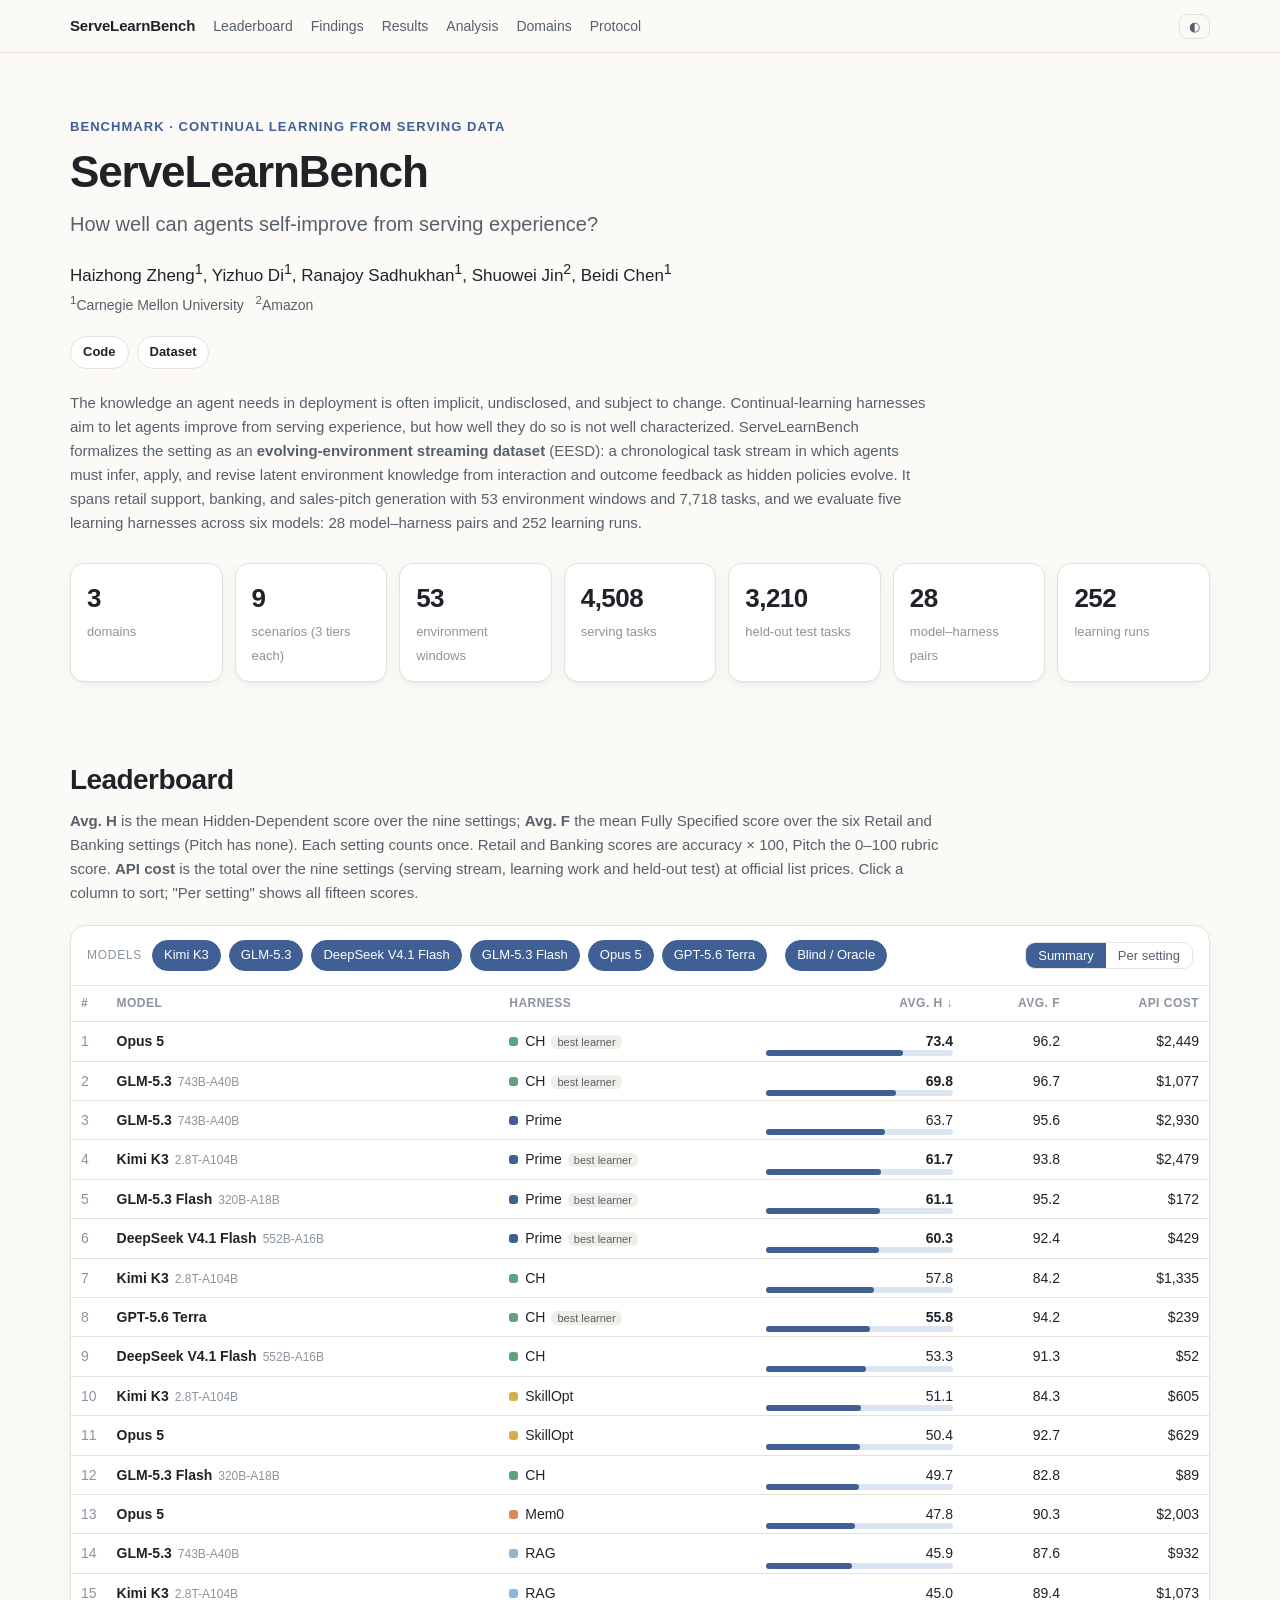
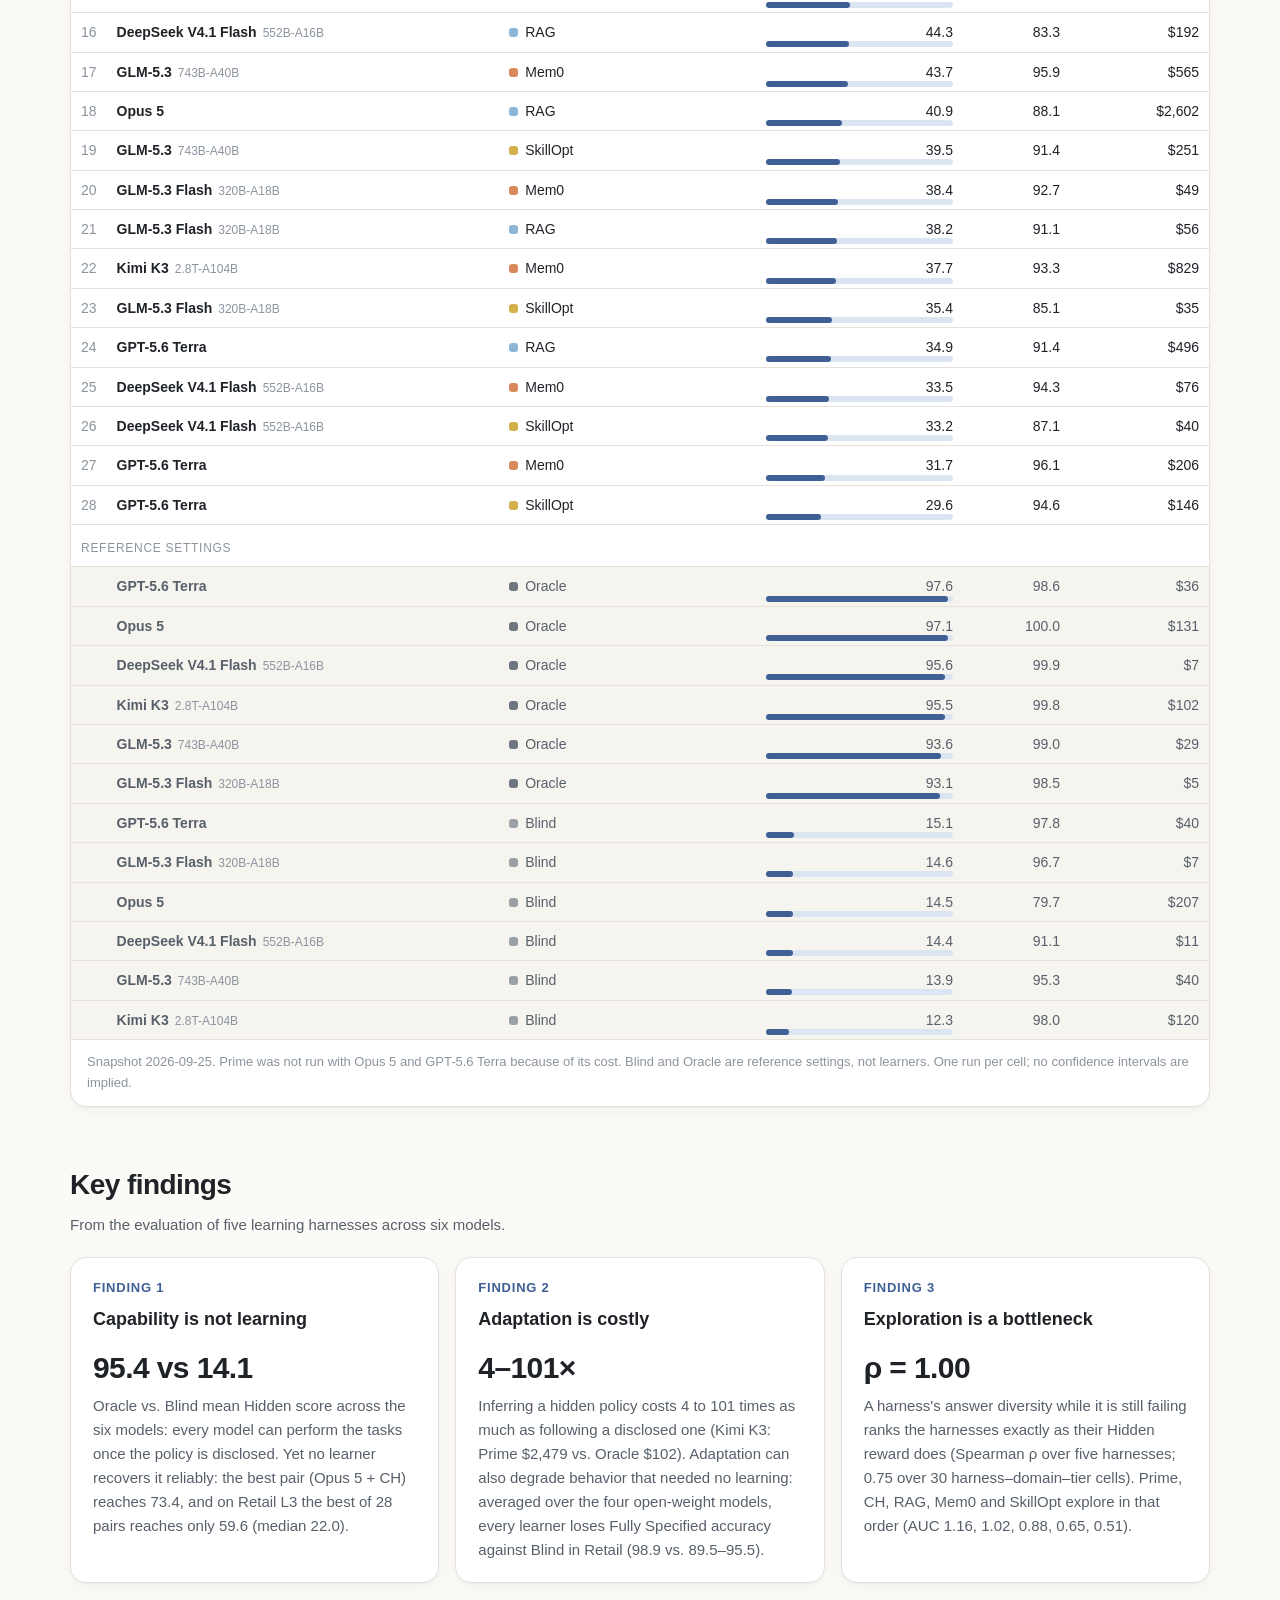
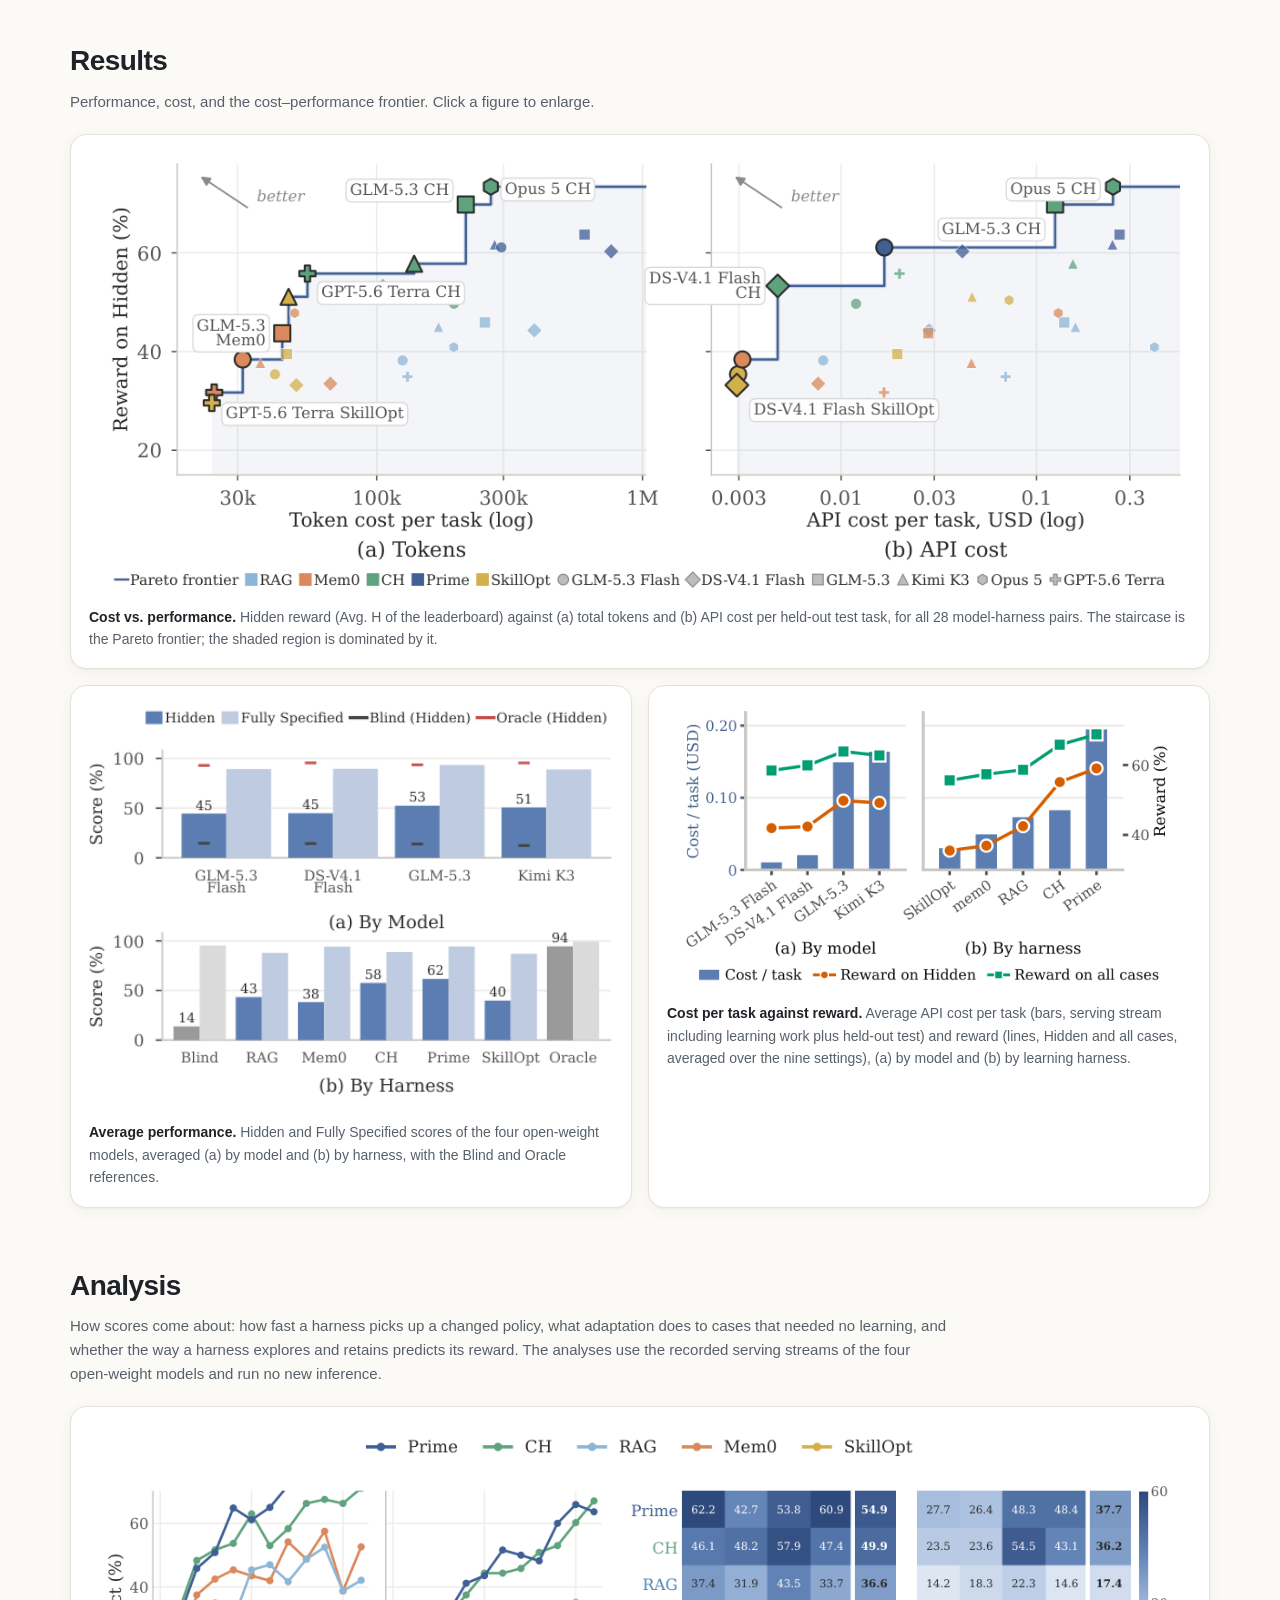
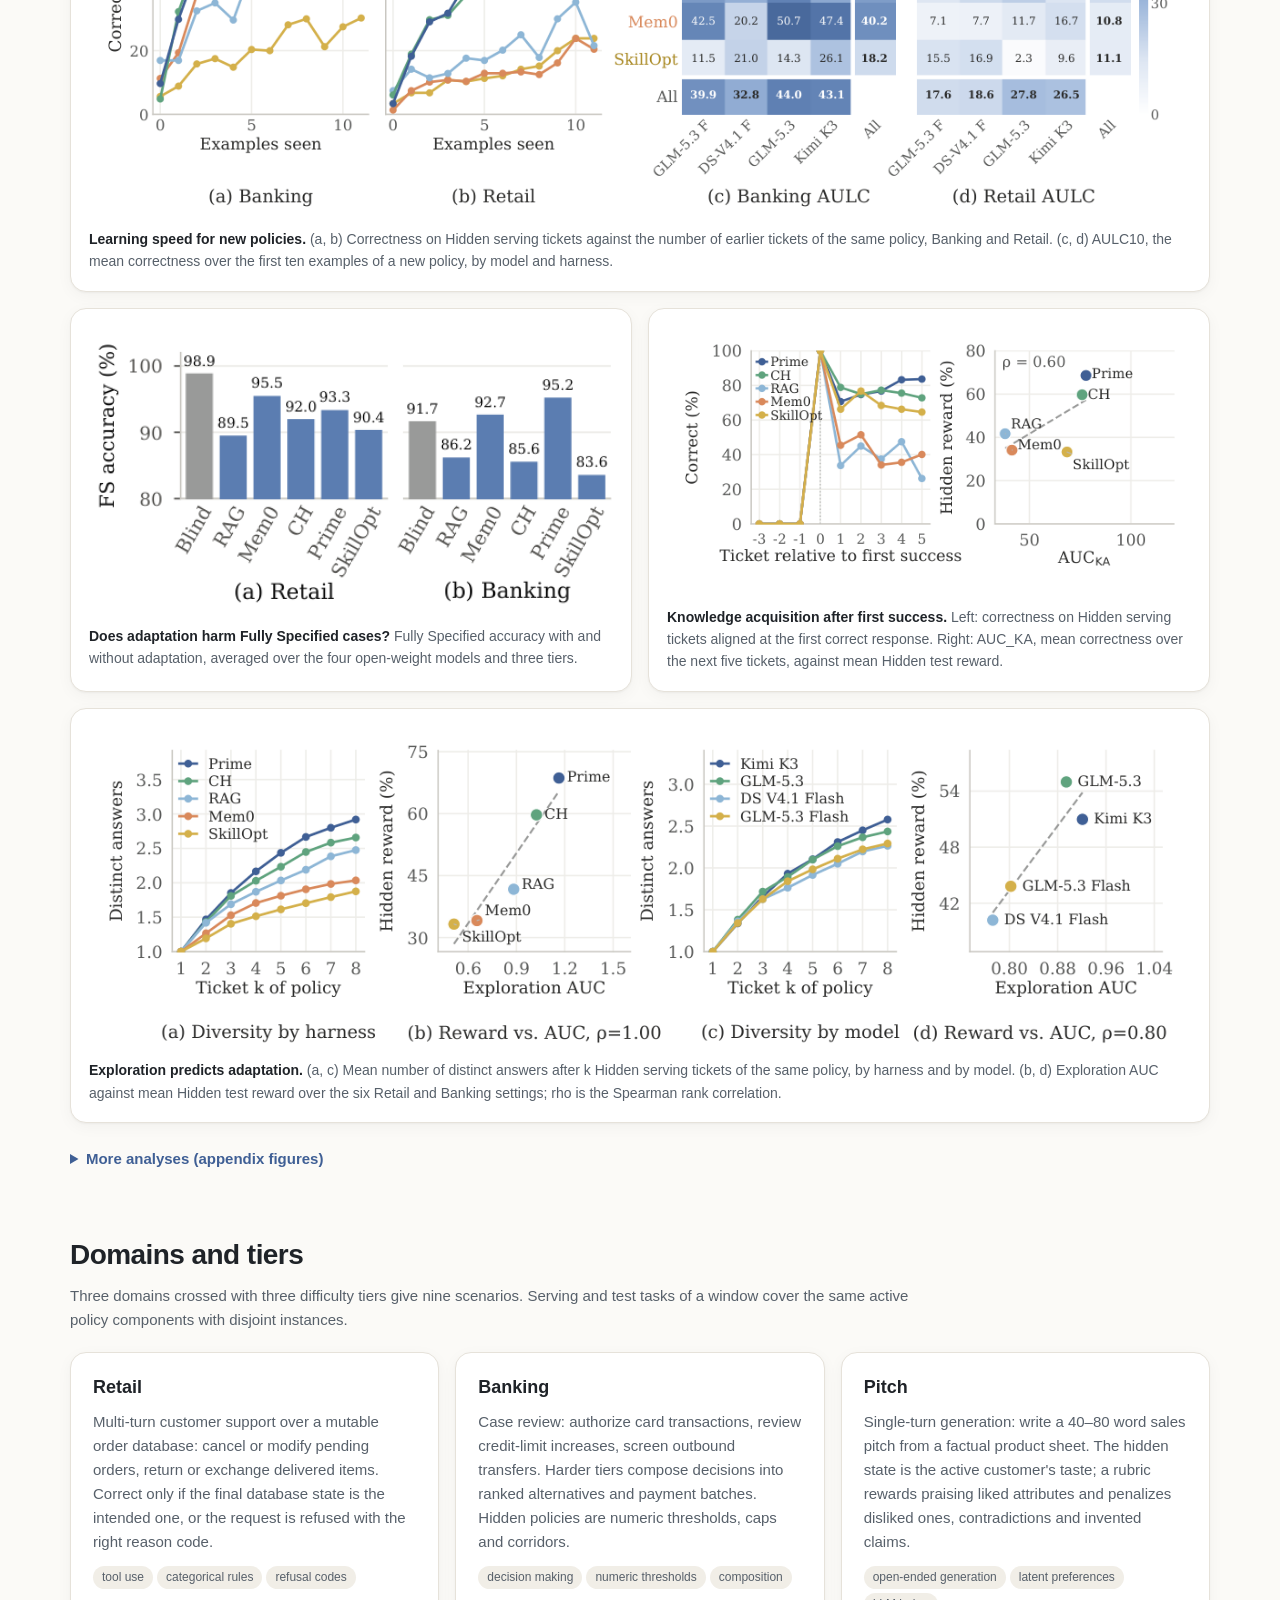
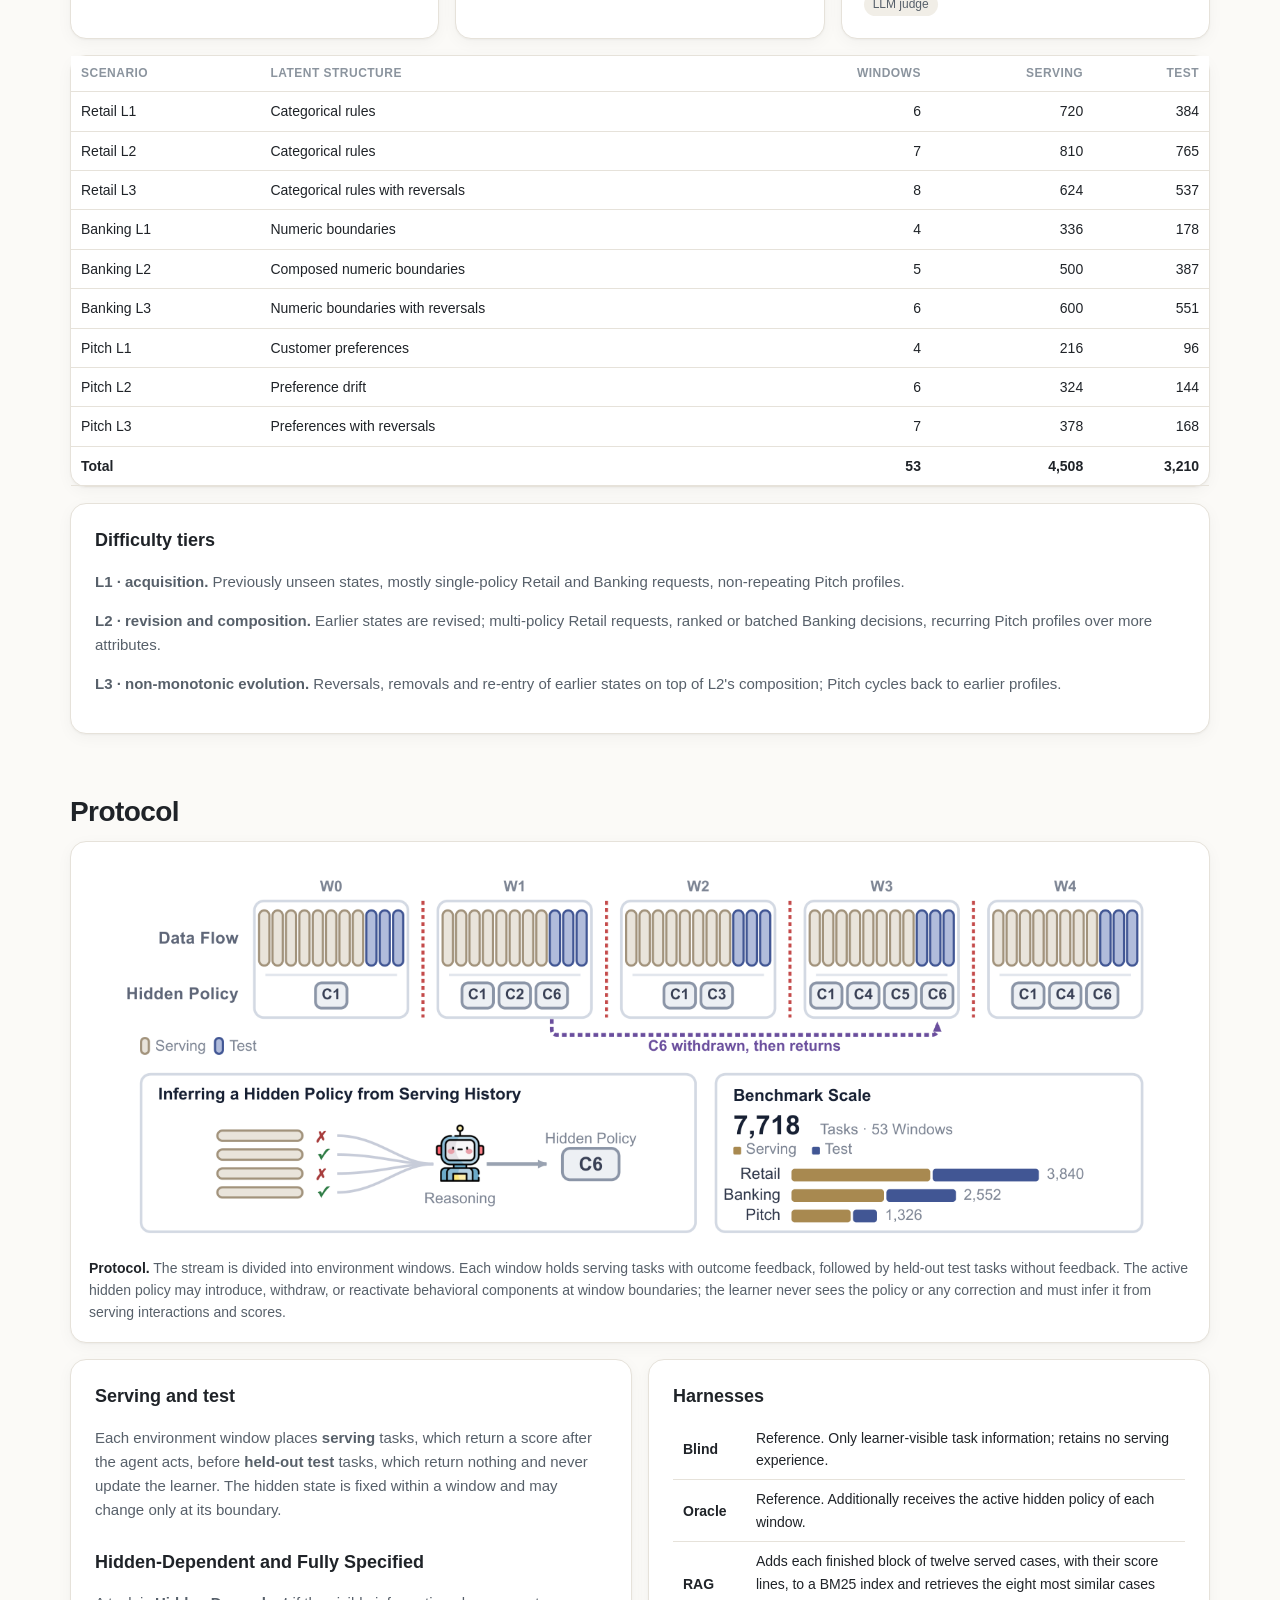
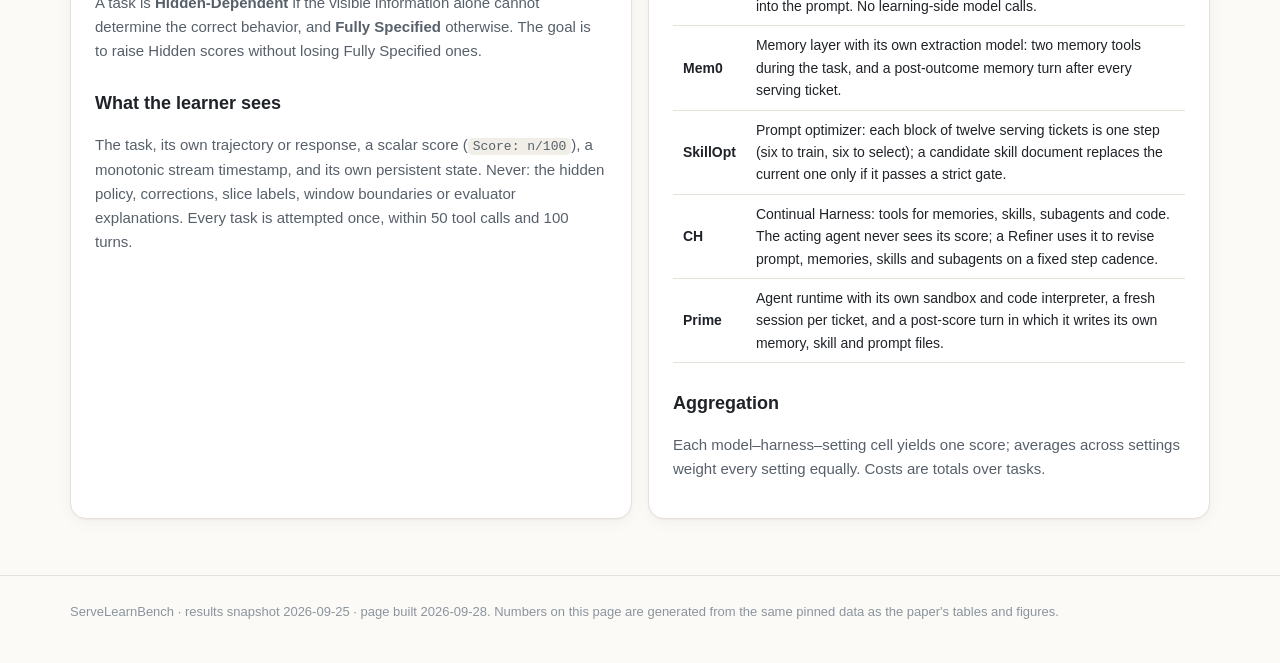
==== website/index.html @ 7943e1ec "Initial release of ServeLearnBench Benchmark code for continual learning from serving experience: ni" ====
<!doctype html>
<html lang="en"><head><meta charset="utf-8"><meta name="viewport" content="width=device-width,initial-scale=1">
<title>ServeLearnBench</title>
<meta name="description" content="ServeLearnBench: how well can agents self-improve from serving experience? Benchmark, leaderboard and analyses.">
<style>
:root{--bg:#fbfaf7;--panel:#ffffff;--ink:#1f2328;--ink2:#57606a;--muted:#8b949e;--line:#e6e2da;--accent:#3f5f95;--accent2:#5fa37e;
--chip:#f1eee7;--ref:#f6f4ef;--bar:#dbe5f2;--barH:#3f5f95;--warn:#b35900;--shadow:0 1px 2px rgba(0,0,0,.04),0 4px 16px rgba(0,0,0,.04)}
@media (prefers-color-scheme:dark){:root:not([data-theme="light"]){--bg:#111418;--panel:#181c21;--ink:#e6e8eb;--ink2:#b3b9c1;--muted:#7d8590;
--line:#2a3038;--accent:#86a8dc;--accent2:#7cc49b;--chip:#222830;--ref:#1c2127;--bar:#26344a;--barH:#86a8dc;--shadow:none}}
:root[data-theme="dark"]{--bg:#111418;--panel:#181c21;--ink:#e6e8eb;--ink2:#b3b9c1;--muted:#7d8590;--line:#2a3038;--accent:#86a8dc;
--accent2:#7cc49b;--chip:#222830;--ref:#1c2127;--bar:#26344a;--barH:#86a8dc;--shadow:none}
*{box-sizing:border-box}html{scroll-behavior:smooth}
body{margin:0;background:var(--bg);color:var(--ink);font:15px/1.6 -apple-system,BlinkMacSystemFont,"Segoe UI",Inter,Roboto,Helvetica,Arial,sans-serif}
a{color:var(--accent);text-decoration:none}a:hover{text-decoration:underline}
.wrap{max-width:1180px;margin:0 auto;padding:0 20px}
nav{position:sticky;top:0;z-index:10;background:color-mix(in srgb,var(--bg) 88%,transparent);backdrop-filter:blur(8px);border-bottom:1px solid var(--line)}
nav .wrap{display:flex;align-items:center;gap:18px;height:52px;overflow-x:auto;white-space:nowrap}
nav .brand{font-weight:700;letter-spacing:-.01em;color:var(--ink)}nav a.l{color:var(--ink2);font-size:14px}nav .sp{flex:1}
nav button{background:none;border:1px solid var(--line);color:var(--ink2);border-radius:8px;padding:4px 9px;cursor:pointer;font-size:13px}
header.hero{padding:64px 0 28px}
.kicker{color:var(--accent);font-weight:600;font-size:13px;letter-spacing:.08em;text-transform:uppercase}
h1{font-size:44px;line-height:1.1;letter-spacing:-.025em;margin:10px 0 12px}
.sub{font-size:20px;color:var(--ink2);max-width:820px;margin:0 0 18px}
.lede{max-width:860px;color:var(--ink2)}
.badges{display:flex;flex-wrap:wrap;gap:8px;margin:20px 0 6px}
.authors{font-size:17px;margin:4px 0 2px}.authors a{color:var(--ink)}.affils{color:var(--ink2);font-size:14px;margin:2px 0}
.badge.link{color:var(--ink);font-weight:600}.badge.link:hover{border-color:var(--accent);text-decoration:none}
.badge{border:1px solid var(--line);background:var(--panel);border-radius:999px;padding:5px 12px;font-size:13px;color:var(--ink2)}
.stats{display:grid;grid-template-columns:repeat(auto-fit,minmax(130px,1fr));gap:12px;margin:28px 0 8px}
.stat{background:var(--panel);border:1px solid var(--line);border-radius:14px;padding:14px 16px;box-shadow:var(--shadow)}
.stat b{display:block;font-size:26px;letter-spacing:-.02em}.stat span{color:var(--muted);font-size:13px}
section{padding:40px 0 16px;scroll-margin-top:60px}
h2{font-size:28px;letter-spacing:-.02em;margin:0 0 6px}h3{font-size:18px;margin:26px 0 8px}
.secsub{color:var(--ink2);margin:0 0 20px;max-width:880px}
.card{background:var(--panel);border:1px solid var(--line);border-radius:16px;box-shadow:var(--shadow)}
.controls{display:flex;flex-wrap:wrap;gap:8px;align-items:center;padding:14px 16px;border-bottom:1px solid var(--line)}
.chip{border:1px solid var(--line);background:var(--chip);color:var(--ink2);border-radius:999px;padding:4px 11px;font-size:13px;cursor:pointer;user-select:none}
.chip.on{background:var(--accent);border-color:var(--accent);color:#fff}
.seg{display:inline-flex;border:1px solid var(--line);border-radius:10px;overflow:hidden}
.seg button{border:0;background:var(--panel);color:var(--ink2);padding:5px 12px;font-size:13px;cursor:pointer}.seg button.on{background:var(--accent);color:#fff}
.ctl-label{font-size:12px;color:var(--muted);margin-right:2px;text-transform:uppercase;letter-spacing:.06em}
.tablewrap{overflow-x:auto}
table{border-collapse:collapse;width:100%;font-size:14px}
th,td{padding:8px 10px;border-bottom:1px solid var(--line);text-align:right;white-space:nowrap}
th{font-size:12px;color:var(--muted);font-weight:600;text-transform:uppercase;letter-spacing:.04em;cursor:pointer;position:sticky;top:0;background:var(--panel)}
th.l,td.l{text-align:left}th.sorted::after{content:" ↓"}th.sorted.asc::after{content:" ↑"}
tr.ref td{background:var(--ref);color:var(--ink2)}tr.sep td{background:var(--panel);color:var(--muted);font-size:12px;text-transform:uppercase;letter-spacing:.06em;padding-top:14px}tr:hover td{background:color-mix(in srgb,var(--accent) 6%,var(--panel))}
td.rank{color:var(--muted);width:32px}.mname{font-weight:600}.msize{color:var(--muted);font-size:12px;margin-left:6px}
.hdot{display:inline-block;width:9px;height:9px;border-radius:3px;margin-right:7px;vertical-align:0}
.barcell{position:relative;min-width:120px}.barcell .bar{position:absolute;left:10px;top:50%;height:6px;margin-top:9px;border-radius:3px;background:var(--bar)}
.barcell .bar i{display:block;height:100%;border-radius:3px;background:var(--barH)}
.best{font-weight:700}.tag{font-size:11px;border-radius:6px;padding:1px 6px;margin-left:6px;background:var(--chip);color:var(--ink2)}
.foot{padding:12px 16px;color:var(--muted);font-size:13px}
.grid2{display:grid;grid-template-columns:repeat(auto-fit,minmax(320px,1fr));gap:16px}
.grid3{display:grid;grid-template-columns:repeat(auto-fit,minmax(280px,1fr));gap:16px}
.finding{padding:20px 22px}.finding .n{font-size:13px;font-weight:700;color:var(--accent);letter-spacing:.06em}
.finding h3{margin:6px 0 8px}.finding p{margin:0;color:var(--ink2)}
.big{font-size:30px;font-weight:700;letter-spacing:-.02em;color:var(--ink);display:block;margin:10px 0 2px}
figure{margin:0;padding:18px}figure img{width:100%;height:auto;display:block;border-radius:8px;background:#fff;cursor:zoom-in}
figcaption{font-size:14px;color:var(--ink2);margin-top:12px}figcaption b{color:var(--ink)}
details{margin-top:18px}summary{cursor:pointer;font-weight:600;color:var(--accent);padding:6px 0}
.dom{padding:20px 22px}.dom h3{margin-top:0}.dom p{color:var(--ink2);margin:0 0 10px}
.pill{display:inline-block;font-size:12px;border-radius:999px;padding:2px 9px;background:var(--chip);color:var(--ink2);margin:2px 4px 2px 0}
.proto{padding:22px 24px}.proto p{color:var(--ink2)}.proto h3:first-child{margin-top:0}
code{background:var(--chip);padding:1px 5px;border-radius:5px;font-size:13px}
footer{border-top:1px solid var(--line);margin-top:40px;padding:26px 0 40px;color:var(--muted);font-size:13px}
#zoom{position:fixed;inset:0;background:rgba(0,0,0,.75);display:none;align-items:center;justify-content:center;z-index:50;padding:20px;cursor:zoom-out}
#zoom img{max-width:100%;max-height:100%;background:#fff;border-radius:8px}
@media (max-width:640px){h1{font-size:32px}.sub{font-size:17px}header.hero{padding:40px 0 18px}th,td{padding:7px 8px}}
</style></head>
<body>
<nav><div class="wrap"><span class="brand">ServeLearnBench</span>
<a class="l" href="#leaderboard">Leaderboard</a><a class="l" href="#findings">Findings</a><a class="l" href="#results">Results</a>
<a class="l" href="#analysis">Analysis</a><a class="l" href="#domains">Domains</a><a class="l" href="#protocol">Protocol</a>
<span class="sp"></span><button id="theme" title="Toggle theme">◐</button></div></nav>

<header class="hero"><div class="wrap">
<div class="kicker">Benchmark · Continual learning from serving data</div>
<h1>ServeLearnBench</h1>
<p class="sub">How well can agents self-improve from serving experience?</p>
<p class="authors">Haizhong Zheng<sup>1</sup>, Yizhuo Di<sup>1</sup>, Ranajoy Sadhukhan<sup>1</sup>, Shuowei Jin<sup>2</sup>, Beidi Chen<sup>1</sup></p>
<p class="affils"><sup>1</sup>Carnegie Mellon University &nbsp; <sup>2</sup>Amazon</p>
<div class="badges"><a class="badge link" href="https://github.com/haizhongzheng/ServeLearnBench">Code</a><a class="badge link" href="https://huggingface.co/datasets/haizhongzheng/ServeLearnBench">Dataset</a></div>
<p class="lede" style="margin-top:22px">The knowledge an agent needs in deployment is often implicit, undisclosed, and subject to change. Continual-learning
harnesses aim to let agents improve from serving experience, but how well they do so is not well characterized.
ServeLearnBench formalizes the setting as an <b>evolving-environment streaming dataset</b> (EESD): a chronological task stream in which
agents must infer, apply, and revise latent environment knowledge from interaction and outcome feedback as hidden policies evolve.
It spans retail support, banking, and sales-pitch generation with 53 environment windows and 7,718 tasks, and we evaluate five learning
harnesses across six models: 28 model&ndash;harness pairs and 252 learning runs.</p>
<div class="stats">
<div class="stat"><b>3</b><span>domains</span></div><div class="stat"><b>9</b><span>scenarios (3 tiers each)</span></div>
<div class="stat"><b>53</b><span>environment windows</span></div><div class="stat"><b>4,508</b><span>serving tasks</span></div>
<div class="stat"><b>3,210</b><span>held-out test tasks</span></div><div class="stat"><b>28</b><span>model&ndash;harness pairs</span></div>
<div class="stat"><b>252</b><span>learning runs</span></div>
</div></div></header>

<main class="wrap">
<section id="leaderboard"><h2>Leaderboard</h2>
<p class="secsub"><b>Avg. H</b> is the mean Hidden-Dependent score over the nine settings; <b>Avg. F</b> the mean Fully Specified score over the six
Retail and Banking settings (Pitch has none). Each setting counts once. Retail and Banking scores are accuracy × 100, Pitch the 0–100 rubric
score. <b>API cost</b> is the total over the nine settings (serving stream, learning work and held-out test) at official list prices.
Click a column to sort; "Per setting" shows all fifteen scores.</p>
<div class="card"><div class="controls" id="lb-controls"></div><div class="tablewrap"><table id="lb"></table></div>
<div class="foot">Snapshot 2026-09-25. Prime was not run with Opus 5 and GPT-5.6 Terra because of its cost.
Blind and Oracle are reference settings, not learners. One run per cell; no confidence intervals are implied.</div></div>
</section>

<section id="findings"><h2>Key findings</h2><p class="secsub">From the evaluation of five learning harnesses across six models.</p>
<div class="grid3">
<div class="card finding"><div class="n">FINDING 1</div><h3>Capability is not learning</h3>
<span class="big">95.4 vs 14.1</span><p>Oracle vs. Blind mean Hidden score across the six models: every model can perform the tasks once the policy is disclosed.
Yet no learner recovers it reliably: the best pair (Opus 5 + CH) reaches 73.4, and on Retail L3 the best of 28 pairs reaches only 59.6 (median 22.0).</p></div>
<div class="card finding"><div class="n">FINDING 2</div><h3>Adaptation is costly</h3>
<span class="big">4–101×</span><p>Inferring a hidden policy costs 4 to 101 times as much as following a disclosed one (Kimi K3: Prime $2,479 vs. Oracle $102).
Adaptation can also degrade behavior that needed no learning: averaged over the four open-weight models, every learner loses Fully Specified accuracy against Blind in Retail (98.9 vs. 89.5–95.5).</p></div>
<div class="card finding"><div class="n">FINDING 3</div><h3>Exploration is a bottleneck</h3>
<span class="big">ρ = 1.00</span><p>A harness's answer diversity while it is still failing ranks the harnesses exactly as their Hidden reward does
(Spearman ρ over five harnesses; 0.75 over 30 harness–domain–tier cells). Prime, CH, RAG, Mem0 and SkillOpt explore in that order (AUC 1.16, 1.02, 0.88, 0.65, 0.51).</p></div>
</div></section>

<section id="results"><h2>Results</h2><p class="secsub">Performance, cost, and the cost–performance frontier. Click a figure to enlarge.</p>
<div class="card"><figure><img src="assets/fig/frontier.png" alt="Cost vs. performance"><figcaption><b>Cost vs. performance.</b> Hidden reward (Avg. H of the leaderboard) against (a) total tokens and (b) API cost per held-out test task, for all 28 model-harness pairs. The staircase is the Pareto frontier; the shaded region is dominated by it.</figcaption></figure></div>
<div class="grid2" style="margin-top:16px"><div class="card"><figure><img src="assets/fig/avg.png" alt="Average performance"><figcaption><b>Average performance.</b> Hidden and Fully Specified scores of the four open-weight models, averaged (a) by model and (b) by harness, with the Blind and Oracle references.</figcaption></figure></div><div class="card"><figure><img src="assets/fig/costmerged.png" alt="Cost per task against reward"><figcaption><b>Cost per task against reward.</b> Average API cost per task (bars, serving stream including learning work plus held-out test) and reward (lines, Hidden and all cases, averaged over the nine settings), (a) by model and (b) by learning harness.</figcaption></figure></div></div>
</section>

<section id="analysis"><h2>Analysis</h2><p class="secsub">How scores come about: how fast a harness picks up a changed policy, what adaptation does to cases that
needed no learning, and whether the way a harness explores and retains predicts its reward. The analyses use the recorded serving streams of
the four open-weight models and run no new inference.</p>
<div class="card"><figure><img src="assets/fig/speed.png" alt="Learning speed for new policies"><figcaption><b>Learning speed for new policies.</b> (a, b) Correctness on Hidden serving tickets against the number of earlier tickets of the same policy, Banking and Retail. (c, d) AULC10, the mean correctness over the first ten examples of a new policy, by model and harness.</figcaption></figure></div>
<div class="grid2" style="margin-top:16px"><div class="card"><figure><img src="assets/fig/fs.png" alt="Does adaptation harm Fully Specified cases?"><figcaption><b>Does adaptation harm Fully Specified cases?</b> Fully Specified accuracy with and without adaptation, averaged over the four open-weight models and three tiers.</figcaption></figure></div><div class="card"><figure><img src="assets/fig/ka.png" alt="Knowledge acquisition after first success"><figcaption><b>Knowledge acquisition after first success.</b> Left: correctness on Hidden serving tickets aligned at the first correct response. Right: AUC_KA, mean correctness over the next five tickets, against mean Hidden test reward.</figcaption></figure></div></div>
<div style="margin-top:16px"><div class="card"><figure><img src="assets/fig/explore.png" alt="Exploration predicts adaptation"><figcaption><b>Exploration predicts adaptation.</b> (a, c) Mean number of distinct answers after k Hidden serving tickets of the same policy, by harness and by model. (b, d) Exploration AUC against mean Hidden test reward over the six Retail and Banking settings; rho is the Spearman rank correlation.</figcaption></figure></div></div>
<details><summary>More analyses (appendix figures)</summary><div class="grid2" style="margin-top:12px"><div class="card"><figure><img src="assets/fig/drop.png" alt="Learning a policy versus dropping it"><figcaption><b>Learning a policy versus dropping it.</b> Correctness when a hidden policy first applies (learning) compared with when the same policy is withdrawn and the documented behavior returns (dropping).</figcaption></figure></div><div class="card"><figure><img src="assets/fig/expdomain.png" alt="Exploration by domain"><figcaption><b>Exploration by domain.</b> Answer-diversity curves and their relation to reward, shown separately for Retail and Banking.</figcaption></figure></div><div class="card"><figure><img src="assets/fig/expcells.png" alt="Exploration per harness, domain and tier"><figcaption><b>Exploration per harness, domain and tier.</b> One point per harness-domain-tier cell: exploration AUC against the cell&#x27;s Hidden reward (rho = 0.75 over 30 cells).</figcaption></figure></div><div class="card"><figure><img src="assets/fig/phase.png" alt="Cost and reward by phase"><figcaption><b>Cost and reward by phase.</b> The cost comparison with the serving stream (including learning work) and the held-out test kept apart.</figcaption></figure></div><div class="card"><figure><img src="assets/fig/learncost.png" alt="Where the serving budget goes"><figcaption><b>Where the serving budget goes.</b> Tokens and API cost per serving task, split between serving the stream and updating the learned state.</figcaption></figure></div></div></details>
</section>

<section id="domains"><h2>Domains and tiers</h2><p class="secsub">Three domains crossed with three difficulty tiers give nine scenarios. Serving and test
tasks of a window cover the same active policy components with disjoint instances.</p>
<div class="grid3">
<div class="card dom"><h3>Retail</h3><p>Multi-turn customer support over a mutable order database: cancel or modify pending orders, return or exchange
delivered items. Correct only if the final database state is the intended one, or the request is refused with the right reason code.</p>
<span class="pill">tool use</span><span class="pill">categorical rules</span><span class="pill">refusal codes</span></div>
<div class="card dom"><h3>Banking</h3><p>Case review: authorize card transactions, review credit-limit increases, screen outbound transfers. Harder tiers
compose decisions into ranked alternatives and payment batches. Hidden policies are numeric thresholds, caps and corridors.</p>
<span class="pill">decision making</span><span class="pill">numeric thresholds</span><span class="pill">composition</span></div>
<div class="card dom"><h3>Pitch</h3><p>Single-turn generation: write a 40–80 word sales pitch from a factual product sheet. The hidden state is the
active customer's taste; a rubric rewards praising liked attributes and penalizes disliked ones, contradictions and invented claims.</p>
<span class="pill">open-ended generation</span><span class="pill">latent preferences</span><span class="pill">LLM judge</span></div>
</div>
<div style="margin-top:16px;display:grid;grid-template-columns:minmax(0,1fr);gap:16px">
<div class="card"><div class="tablewrap"><table><thead><tr><th class="l">Scenario</th><th class="l">Latent structure</th><th>Windows</th><th>Serving</th><th>Test</th></tr></thead>
<tbody><tr><td class='l'>Retail L1</td><td class='l'>Categorical rules</td><td>6</td><td>720</td><td>384</td></tr><tr><td class='l'>Retail L2</td><td class='l'>Categorical rules</td><td>7</td><td>810</td><td>765</td></tr><tr><td class='l'>Retail L3</td><td class='l'>Categorical rules with reversals</td><td>8</td><td>624</td><td>537</td></tr><tr><td class='l'>Banking L1</td><td class='l'>Numeric boundaries</td><td>4</td><td>336</td><td>178</td></tr><tr><td class='l'>Banking L2</td><td class='l'>Composed numeric boundaries</td><td>5</td><td>500</td><td>387</td></tr><tr><td class='l'>Banking L3</td><td class='l'>Numeric boundaries with reversals</td><td>6</td><td>600</td><td>551</td></tr><tr><td class='l'>Pitch L1</td><td class='l'>Customer preferences</td><td>4</td><td>216</td><td>96</td></tr><tr><td class='l'>Pitch L2</td><td class='l'>Preference drift</td><td>6</td><td>324</td><td>144</td></tr><tr><td class='l'>Pitch L3</td><td class='l'>Preferences with reversals</td><td>7</td><td>378</td><td>168</td></tr><tr><td class="l"><b>Total</b></td><td></td><td><b>53</b></td><td><b>4,508</b></td><td><b>3,210</b></td></tr></tbody></table></div></div>
<div class="card proto"><h3>Difficulty tiers</h3>
<p><b>L1 · acquisition.</b> Previously unseen states, mostly single-policy Retail and Banking requests, non-repeating Pitch profiles.</p>
<p><b>L2 · revision and composition.</b> Earlier states are revised; multi-policy Retail requests, ranked or batched Banking decisions, recurring Pitch profiles over more attributes.</p>
<p><b>L3 · non-monotonic evolution.</b> Reversals, removals and re-entry of earlier states on top of L2's composition; Pitch cycles back to earlier profiles.</p></div>
</div></section>

<section id="protocol"><h2>Protocol</h2>
<div style="margin-bottom:16px"><div class="card"><figure><img src="assets/fig/overview.png" alt="Protocol"><figcaption><b>Protocol.</b> The stream is divided into environment windows. Each window holds serving tasks with outcome feedback, followed by held-out test tasks without feedback. The active hidden policy may introduce, withdraw, or reactivate behavioral components at window boundaries; the learner never sees the policy or any correction and must infer it from serving interactions and scores.</figcaption></figure></div></div>
<div class="grid2">
<div class="card proto"><h3>Serving and test</h3>
<p>Each environment window places <b>serving</b> tasks, which return a score after the agent acts, before <b>held-out test</b> tasks, which return
nothing and never update the learner. The hidden state is fixed within a window and may change only at its boundary.</p>
<h3>Hidden-Dependent and Fully Specified</h3>
<p>A task is <b>Hidden-Dependent</b> if the visible information alone cannot determine the correct behavior, and <b>Fully Specified</b> otherwise.
The goal is to raise Hidden scores without losing Fully Specified ones.</p>
<h3>What the learner sees</h3>
<p>The task, its own trajectory or response, a scalar score (<code>Score: n/100</code>), a monotonic stream timestamp, and its own persistent state.
Never: the hidden policy, corrections, slice labels, window boundaries or evaluator explanations. Every task is attempted once, within 50 tool calls and 100 turns.</p></div>
<div class="card proto"><h3>Harnesses</h3><div class="tablewrap"><table><tbody><tr><td class='l'><b>Blind</b></td><td class='l' style='white-space:normal'>Reference. Only learner-visible task information; retains no serving experience.</td></tr><tr><td class='l'><b>Oracle</b></td><td class='l' style='white-space:normal'>Reference. Additionally receives the active hidden policy of each window.</td></tr><tr><td class='l'><b>RAG</b></td><td class='l' style='white-space:normal'>Adds each finished block of twelve served cases, with their score lines, to a BM25 index and retrieves the eight most similar cases into the prompt. No learning-side model calls.</td></tr><tr><td class='l'><b>Mem0</b></td><td class='l' style='white-space:normal'>Memory layer with its own extraction model: two memory tools during the task, and a post-outcome memory turn after every serving ticket.</td></tr><tr><td class='l'><b>SkillOpt</b></td><td class='l' style='white-space:normal'>Prompt optimizer: each block of twelve serving tickets is one step (six to train, six to select); a candidate skill document replaces the current one only if it passes a strict gate.</td></tr><tr><td class='l'><b>CH</b></td><td class='l' style='white-space:normal'>Continual Harness: tools for memories, skills, subagents and code. The acting agent never sees its score; a Refiner uses it to revise prompt, memories, skills and subagents on a fixed step cadence.</td></tr><tr><td class='l'><b>Prime</b></td><td class='l' style='white-space:normal'>Agent runtime with its own sandbox and code interpreter, a fresh session per ticket, and a post-score turn in which it writes its own memory, skill and prompt files.</td></tr></tbody></table></div>
<h3>Aggregation</h3>
<p>Each model–harness–setting cell yields one score; averages across settings weight every setting equally. Costs are totals over tasks.</p></div>
</div></section>
</main>

<footer><div class="wrap">ServeLearnBench · results snapshot 2026-09-25 · page built 2026-09-28.
Numbers on this page are generated from the same pinned data as the paper's tables and figures.</div></footer>
<div id="zoom"><img alt=""></div>
<script>window.__DATA__={"models":[{"key":"kimi-k3","name":"Kimi K3"},{"key":"glm-5p3","name":"GLM-5.3"},{"key":"deepseek-v4p1-flash","name":"DeepSeek V4.1 Flash"},{"key":"glm-5p3-flash","name":"GLM-5.3 Flash"},{"key":"claude-opus-5","name":"Opus 5"},{"key":"gpt-5.6-terra","name":"GPT-5.6 Terra"}],"columns":["Retail H L1","Retail H L2","Retail H L3","Retail F L1","Retail F L2","Retail F L3","Banking H L1","Banking H L2","Banking H L3","Banking F L1","Banking F L2","Banking F L3","Pitch H L1","Pitch H L2","Pitch H L3"],"rows":[{"model":"kimi-k3","model_name":"Kimi K3","size":"2.8T-A104B","harness":"oracle","harness_name":"Oracle","ref":true,"avg_h":95.5,"avg_f":99.8,"cost":101.8595259,"values":[100.0,96.0,95.5,100.0,100.0,99.7,100.0,98.9,98.7,100.0,100.0,99.2,89.2,92.1,89.5]},{"model":"kimi-k3","model_name":"Kimi K3","size":"2.8T-A104B","harness":"blind","harness_name":"Blind","ref":true,"avg_h":12.3,"avg_f":98.0,"cost":120.10063260000001,"values":[1.7,0.0,2.2,100.0,100.0,99.0,1.2,14.0,16.0,95.7,96.5,96.6,31.7,25.9,18.3]},{"model":"kimi-k3","model_name":"Kimi K3","size":"2.8T-A104B","harness":"rag","harness_name":"RAG","ref":false,"avg_h":45.0,"avg_f":89.4,"cost":1073.3293521,"values":[65.4,18.8,15.7,86.8,90.8,95.9,69.0,60.8,35.8,91.5,85.1,86.1,47.9,51.0,40.8]},{"model":"kimi-k3","model_name":"Kimi K3","size":"2.8T-A104B","harness":"mem0","harness_name":"Mem0","ref":false,"avg_h":37.7,"avg_f":93.3,"cost":829.2183046600001,"values":[20.4,14.4,23.8,94.4,91.6,94.6,69.0,55.4,35.5,97.9,93.5,87.8,34.4,48.1,38.0]},{"model":"kimi-k3","model_name":"Kimi K3","size":"2.8T-A104B","harness":"ch","harness_name":"CH","ref":false,"avg_h":57.8,"avg_f":84.2,"cost":1335.31569,"values":[100.0,54.2,33.6,99.3,82.0,83.1,51.2,54.3,51.1,69.1,87.1,84.9,68.4,56.0,51.4]},{"model":"kimi-k3","model_name":"Kimi K3","size":"2.8T-A104B","harness":"prime","harness_name":"Prime","ref":false,"avg_h":61.7,"avg_f":93.8,"cost":2478.5865009,"values":[87.1,61.6,52.0,95.8,89.1,93.6,97.6,79.0,67.4,98.9,91.5,94.1,64.0,16.9,29.9]},{"model":"kimi-k3","model_name":"Kimi K3","size":"2.8T-A104B","harness":"skillopt","harness_name":"SkillOpt","ref":false,"avg_h":51.1,"avg_f":84.3,"cost":604.9330866,"values":[38.8,4.8,37.7,81.9,87.9,86.6,46.4,68.8,59.7,79.8,88.6,81.1,65.3,74.2,64.6]},{"model":"glm-5p3","model_name":"GLM-5.3","size":"743B-A40B","harness":"oracle","harness_name":"Oracle","ref":true,"avg_h":93.6,"avg_f":99.0,"cost":29.05899326,"values":[100.0,95.2,92.4,99.3,97.9,97.8,100.0,100.0,99.7,100.0,100.0,99.2,79.4,90.1,85.7]},{"model":"glm-5p3","model_name":"GLM-5.3","size":"743B-A40B","harness":"blind","harness_name":"Blind","ref":true,"avg_h":13.9,"avg_f":95.3,"cost":40.16128406,"values":[13.3,0.0,1.8,100.0,99.6,95.9,0.0,16.7,15.7,91.5,92.5,92.4,32.6,25.8,19.5]},{"model":"glm-5p3","model_name":"GLM-5.3","size":"743B-A40B","harness":"rag","harness_name":"RAG","ref":false,"avg_h":45.9,"avg_f":87.6,"cost":932.0048765,"values":[62.9,30.0,15.2,91.7,87.9,84.4,58.3,64.0,55.6,88.3,89.6,84.0,45.0,44.5,37.4]},{"model":"glm-5p3","model_name":"GLM-5.3","size":"743B-A40B","harness":"mem0","harness_name":"Mem0","ref":false,"avg_h":43.7,"avg_f":95.9,"cost":564.6054061,"values":[20.8,12.4,17.5,98.6,96.2,95.5,66.7,69.4,58.1,98.9,94.0,92.4,51.3,52.0,45.0]},{"model":"glm-5p3","model_name":"GLM-5.3","size":"743B-A40B","harness":"ch","harness_name":"CH","ref":false,"avg_h":69.8,"avg_f":96.7,"cost":1076.58048324,"values":[100.0,72.8,59.6,99.3,93.7,98.4,88.1,89.2,59.4,93.6,98.0,97.1,76.3,41.9,40.9]},{"model":"glm-5p3","model_name":"GLM-5.3","size":"743B-A40B","harness":"prime","harness_name":"Prime","ref":false,"avg_h":63.7,"avg_f":95.6,"cost":2930.19897064,"values":[90.8,61.4,39.5,97.2,87.9,98.1,94.0,69.4,78.9,97.9,96.5,96.2,73.8,41.4,24.0]},{"model":"glm-5p3","model_name":"GLM-5.3","size":"743B-A40B","harness":"skillopt","harness_name":"SkillOpt","ref":false,"avg_h":39.5,"avg_f":91.4,"cost":250.5566275,"values":[69.2,0.0,4.9,91.7,92.9,96.5,81.0,29.0,31.3,90.4,90.5,86.1,49.7,64.7,25.6]},{"model":"deepseek-v4p1-flash","model_name":"DeepSeek V4.1 Flash","size":"552B-A16B","harness":"oracle","harness_name":"Oracle","ref":true,"avg_h":95.6,"avg_f":99.9,"cost":7.423959062000001,"values":[100.0,99.6,93.7,100.0,99.6,100.0,100.0,100.0,100.0,100.0,100.0,99.6,91.4,90.6,85.1]},{"model":"deepseek-v4p1-flash","model_name":"DeepSeek V4.1 Flash","size":"552B-A16B","harness":"blind","harness_name":"Blind","ref":true,"avg_h":14.4,"avg_f":91.1,"cost":11.020110876,"values":[1.2,0.2,0.9,100.0,99.2,99.0,0.0,19.4,15.7,88.3,82.1,78.2,37.8,32.4,21.9]},{"model":"deepseek-v4p1-flash","model_name":"DeepSeek V4.1 Flash","size":"552B-A16B","harness":"rag","harness_name":"RAG","ref":false,"avg_h":44.3,"avg_f":83.3,"cost":192.08796146400002,"values":[51.2,23.6,13.9,91.7,80.8,80.3,52.4,48.4,32.6,85.1,77.1,84.9,68.7,61.3,46.7]},{"model":"deepseek-v4p1-flash","model_name":"DeepSeek V4.1 Flash","size":"552B-A16B","harness":"mem0","harness_name":"Mem0","ref":false,"avg_h":33.5,"avg_f":94.3,"cost":75.861597702,"values":[18.8,4.2,13.9,95.8,90.4,98.7,44.0,36.0,28.1,95.7,96.5,88.7,59.8,49.0,47.8]},{"model":"deepseek-v4p1-flash","model_name":"DeepSeek V4.1 Flash","size":"552B-A16B","harness":"ch","harness_name":"CH","ref":false,"avg_h":53.3,"avg_f":91.3,"cost":52.012076186,"values":[50.0,24.1,22.4,95.8,77.8,99.0,83.3,61.8,73.8,89.4,91.0,95.0,54.4,52.0,58.1]},{"model":"deepseek-v4p1-flash","model_name":"DeepSeek V4.1 Flash","size":"552B-A16B","harness":"prime","harness_name":"Prime","ref":false,"avg_h":60.3,"avg_f":92.4,"cost":428.82849281,"values":[80.0,64.1,25.1,95.1,86.2,92.0,71.4,70.4,64.9,97.9,89.1,94.1,76.1,50.9,40.2]},{"model":"deepseek-v4p1-flash","model_name":"DeepSeek V4.1 Flash","size":"552B-A16B","harness":"skillopt","harness_name":"SkillOpt","ref":false,"avg_h":33.2,"avg_f":87.1,"cost":39.750577588,"values":[23.8,12.0,22.9,93.8,85.8,86.6,19.0,37.6,31.9,85.1,95.5,75.6,49.1,53.6,48.6]},{"model":"glm-5p3-flash","model_name":"GLM-5.3 Flash","size":"320B-A18B","harness":"oracle","harness_name":"Oracle","ref":true,"avg_h":93.1,"avg_f":98.5,"cost":4.96612197,"values":[98.8,93.5,89.2,100.0,95.4,95.5,100.0,98.9,99.4,100.0,100.0,100.0,83.9,89.9,83.9]},{"model":"glm-5p3-flash","model_name":"GLM-5.3 Flash","size":"320B-A18B","harness":"blind","harness_name":"Blind","ref":true,"avg_h":14.6,"avg_f":96.7,"cost":6.816587800000001,"values":[14.6,0.4,4.5,100.0,99.6,94.3,0.0,15.6,17.3,95.7,95.0,95.4,33.8,25.4,20.2]},{"model":"glm-5p3-flash","model_name":"GLM-5.3 Flash","size":"320B-A18B","harness":"rag","harness_name":"RAG","ref":false,"avg_h":38.2,"avg_f":91.1,"cost":56.261020290000005,"values":[45.4,14.6,14.3,100.0,88.7,95.2,69.0,54.3,29.7,95.7,85.1,81.9,50.1,44.5,22.3]},{"model":"glm-5p3-flash","model_name":"GLM-5.3 Flash","size":"320B-A18B","harness":"mem0","harness_name":"Mem0","ref":false,"avg_h":38.4,"avg_f":92.7,"cost":48.75779314,"values":[18.3,4.6,13.5,99.3,97.9,92.7,67.9,57.0,49.2,87.2,90.0,89.1,51.9,43.2,39.7]},{"model":"glm-5p3-flash","model_name":"GLM-5.3 Flash","size":"320B-A18B","harness":"ch","harness_name":"CH","ref":false,"avg_h":49.7,"avg_f":82.8,"cost":88.54143936,"values":[75.8,29.7,28.7,97.9,85.4,92.0,53.6,47.3,69.3,63.8,76.6,81.1,48.2,57.6,36.7]},{"model":"glm-5p3-flash","model_name":"GLM-5.3 Flash","size":"320B-A18B","harness":"prime","harness_name":"Prime","ref":false,"avg_h":61.1,"avg_f":95.2,"cost":171.78046325,"values":[76.7,32.1,26.9,99.3,88.3,97.5,94.0,84.4,78.6,98.9,93.0,94.5,70.0,48.8,38.6]},{"model":"glm-5p3-flash","model_name":"GLM-5.3 Flash","size":"320B-A18B","harness":"skillopt","harness_name":"SkillOpt","ref":false,"avg_h":35.4,"avg_f":85.1,"cost":35.14425941,"values":[20.8,31.7,22.0,100.0,87.4,93.3,32.1,34.9,38.0,80.9,70.1,79.0,40.4,52.2,46.4]},{"model":"claude-opus-5","model_name":"Opus 5","size":"","harness":"oracle","harness_name":"Oracle","ref":true,"avg_h":97.1,"avg_f":100.0,"cost":131.477212,"values":[100.0,99.6,99.6,100.0,100.0,99.7,100.0,100.0,100.0,100.0,100.0,100.0,90.8,91.0,93.3]},{"model":"claude-opus-5","model_name":"Opus 5","size":"","harness":"blind","harness_name":"Blind","ref":true,"avg_h":14.5,"avg_f":79.7,"cost":206.59579275,"values":[0.0,1.9,1.8,100.0,97.9,99.7,0.0,23.7,18.8,69.1,52.7,58.8,36.3,30.9,17.3]},{"model":"claude-opus-5","model_name":"Opus 5","size":"","harness":"rag","harness_name":"RAG","ref":false,"avg_h":40.9,"avg_f":88.1,"cost":2601.627694,"values":[64.2,23.8,17.5,88.9,84.5,87.6,66.7,42.5,25.9,94.7,86.6,86.6,48.6,43.0,35.7]},{"model":"claude-opus-5","model_name":"Opus 5","size":"","harness":"mem0","harness_name":"Mem0","ref":false,"avg_h":47.8,"avg_f":90.3,"cost":2003.10725301,"values":[27.9,14.4,15.7,90.3,80.3,85.4,58.3,67.2,55.0,97.9,94.0,93.7,68.9,52.1,70.9]},{"model":"claude-opus-5","model_name":"Opus 5","size":"","harness":"ch","harness_name":"CH","ref":false,"avg_h":73.4,"avg_f":96.2,"cost":2449.1162235,"values":[97.9,51.5,30.5,99.3,93.7,97.8,82.1,80.1,76.0,96.8,95.0,94.5,99.7,83.6,58.9]},{"model":"claude-opus-5","model_name":"Opus 5","size":"","harness":"skillopt","harness_name":"SkillOpt","ref":false,"avg_h":50.4,"avg_f":92.7,"cost":628.945551,"values":[69.2,1.1,17.0,97.9,93.3,89.8,57.1,67.7,49.5,94.7,87.6,92.9,57.6,72.6,61.9]},{"model":"gpt-5.6-terra","model_name":"GPT-5.6 Terra","size":"","harness":"oracle","harness_name":"Oracle","ref":true,"avg_h":97.6,"avg_f":98.6,"cost":35.632413899999996,"values":[99.6,95.1,91.9,99.3,98.7,98.1,100.0,98.9,98.1,96.8,99.0,100.0,98.5,98.1,98.6]},{"model":"gpt-5.6-terra","model_name":"GPT-5.6 Terra","size":"","harness":"blind","harness_name":"Blind","ref":true,"avg_h":15.1,"avg_f":97.8,"cost":39.5779895,"values":[0.0,0.0,0.0,100.0,97.9,99.4,0.0,14.5,16.6,97.9,95.0,96.6,43.9,35.0,25.5]},{"model":"gpt-5.6-terra","model_name":"GPT-5.6 Terra","size":"","harness":"rag","harness_name":"RAG","ref":false,"avg_h":34.9,"avg_f":91.4,"cost":495.75354580000004,"values":[27.9,11.4,13.9,97.9,92.9,94.3,52.4,30.1,23.6,91.5,87.1,84.9,59.7,55.9,39.6]},{"model":"gpt-5.6-terra","model_name":"GPT-5.6 Terra","size":"","harness":"mem0","harness_name":"Mem0","ref":false,"avg_h":31.7,"avg_f":96.1,"cost":205.5904476,"values":[0.8,0.2,6.3,100.0,97.9,98.4,56.0,15.1,30.4,100.0,88.6,91.6,72.2,65.5,38.9]},{"model":"gpt-5.6-terra","model_name":"GPT-5.6 Terra","size":"","harness":"ch","harness_name":"CH","ref":false,"avg_h":55.8,"avg_f":94.2,"cost":238.6955536,"values":[53.3,23.4,30.5,96.5,82.4,98.7,86.9,57.0,69.6,95.7,96.0,95.8,63.7,63.6,54.6]},{"model":"gpt-5.6-terra","model_name":"GPT-5.6 Terra","size":"","harness":"skillopt","harness_name":"SkillOpt","ref":false,"avg_h":29.6,"avg_f":94.6,"cost":146.0889031,"values":[34.2,0.2,26.9,100.0,87.0,94.3,19.0,14.0,42.8,100.0,99.5,86.6,55.0,42.7,31.2]}]};</script>
<script>
const D = window.__DATA__;
const HC = {rag:'#8DB6D6',mem0:'#D9895B',ch:'#5FA37E',prime:'#3F5F95',skillopt:'#D4B04A',blind:'#9aa0a6',oracle:'#6e7781'};
const st = {models:new Set(D.models.map(m=>m.key)), refs:true, view:'summary', sort:'avg_h', asc:false};
const fmt = (v,d=1)=> v==null ? '–' : v.toFixed(d);
const money = v => v==null ? '–' : '$'+Math.round(v).toLocaleString('en-US');
function el(t,a={},...c){const e=document.createElement(t);for(const k in a){if(k==='class')e.className=a[k];else if(k==='html')e.innerHTML=a[k];else e.setAttribute(k,a[k]);}c.flat().forEach(x=>e.append(x instanceof Node?x:document.createTextNode(x)));return e;}
function controls(){
  const c=document.getElementById('lb-controls'); c.innerHTML='';
  c.append(el('span',{class:'ctl-label'},'Models'));
  D.models.forEach(m=>{const b=el('span',{class:'chip'+(st.models.has(m.key)?' on':'')},m.name);
    b.onclick=()=>{st.models.has(m.key)?st.models.delete(m.key):st.models.add(m.key); if(!st.models.size) D.models.forEach(x=>st.models.add(x.key)); controls(); table();}; c.append(b);});
  const r=el('span',{class:'chip'+(st.refs?' on':''),style:'margin-left:10px'},'Blind / Oracle');
  r.onclick=()=>{st.refs=!st.refs;controls();table();}; c.append(r);
  const seg=el('span',{class:'seg',style:'margin-left:auto'});
  [['summary','Summary'],['setting','Per setting']].forEach(([k,t])=>{const b=el('button',{class:st.view===k?'on':''},t);b.onclick=()=>{st.view=k;controls();table();};seg.append(b);});
  c.append(seg);
}
function table(){
  const rows=D.rows.filter(r=>st.models.has(r.model)&&(st.refs||!r.ref));
  const key=st.sort, get=r=> key.startsWith('v')? r.values[+key.slice(1)] : key==='model'? r.model_name : key==='harness'? r.harness_name : r[key];
  rows.sort((a,b)=>{ if(a.ref!==b.ref) return a.ref?1:-1; if(a.ref&&b.ref&&a.harness!==b.harness) return a.harness==='oracle'?-1:1; let x=get(a),y=get(b); if(x==null)return 1; if(y==null)return -1; if(typeof x==='string') return st.asc? x.localeCompare(y): y.localeCompare(x); return st.asc? x-y : y-x;});
  const best={}; D.rows.filter(r=>!r.ref).forEach(r=>{ if(r.avg_h!=null && (best[r.model]==null||r.avg_h>best[r.model])) best[r.model]=r.avg_h;});
  const t=document.getElementById('lb'); t.innerHTML='';
  const cols = st.view==='summary'
    ? [['#','rank','l'],['Model','model','l'],['Harness','harness','l'],['Avg. H','avg_h'],['Avg. F','avg_f'],['API cost','cost']]
    : [['Model','model','l'],['Harness','harness','l']].concat(D.columns.map((c,i)=>[c.replace(' H ',' H·').replace(' F ',' F·'),'v'+i])).concat([['Avg. H','avg_h'],['Avg. F','avg_f']]);
  const thead=el('thead'), tr=el('tr');
  cols.forEach(([lab,k,cls])=>{const th=el('th',{class:(cls||'')+(st.sort===k?' sorted'+(st.asc?' asc':''):'')},lab);
    if(k!=='rank') th.onclick=()=>{ if(st.sort===k) st.asc=!st.asc; else {st.sort=k; st.asc=(k==='model'||k==='harness'||k==='cost');} table();}; tr.append(th);});
  thead.append(tr); t.append(thead);
  const tb=el('tbody'); let rank=0, sepDone=false;
  rows.forEach(r=>{
    if(r.ref && !sepDone){ sepDone=true; const sp=el('tr',{class:'sep'}); sp.append(el('td',{colspan:String(cols.length),class:'l'},'Reference settings')); tb.append(sp);}
    const trr=el('tr',{class:r.ref?'ref':''});
    if(st.view==='summary') trr.append(el('td',{class:'rank l'}, r.ref?'':String(++rank)));
    const m=el('td',{class:'l'},el('span',{class:'mname'},r.model_name)); if(r.size) m.append(el('span',{class:'msize'},r.size)); trr.append(m);
    const h=el('td',{class:'l'},el('span',{class:'hdot',style:'background:'+HC[r.harness]}),r.harness_name);
    if(!r.ref && best[r.model]===r.avg_h) h.append(el('span',{class:'tag'},'best learner')); trr.append(h);
    if(st.view==='summary'){
      const bc=el('td',{class:'barcell'+(!r.ref&&best[r.model]===r.avg_h?' best':'')},fmt(r.avg_h));
      if(r.avg_h!=null){const b=el('span',{class:'bar',style:'width:calc(100% - 20px)'}),i=el('i',{style:'width:'+r.avg_h+'%'});b.append(i);bc.append(b);} trr.append(bc);
      trr.append(el('td',{},fmt(r.avg_f))); trr.append(el('td',{},money(r.cost)));
    } else {
      r.values.forEach(v=>trr.append(el('td',{},fmt(v)))); trr.append(el('td',{class:'best'},fmt(r.avg_h))); trr.append(el('td',{},fmt(r.avg_f)));
    }
    tb.append(trr);});
  t.append(tb);
}
controls(); table();
document.querySelectorAll('figure img').forEach(i=>i.onclick=()=>{const z=document.getElementById('zoom');z.querySelector('img').src=i.src;z.style.display='flex';});
document.getElementById('zoom').onclick=e=>e.currentTarget.style.display='none';
const tbtn=document.getElementById('theme');
tbtn.onclick=()=>{const r=document.documentElement;const dark=r.dataset.theme? r.dataset.theme==='dark' : matchMedia('(prefers-color-scheme: dark)').matches;r.dataset.theme=dark?'light':'dark';try{localStorage.setItem('slb-theme',r.dataset.theme)}catch(e){}};
try{const s=localStorage.getItem('slb-theme'); if(s) document.documentElement.dataset.theme=s;}catch(e){}
</script>
</body></html>
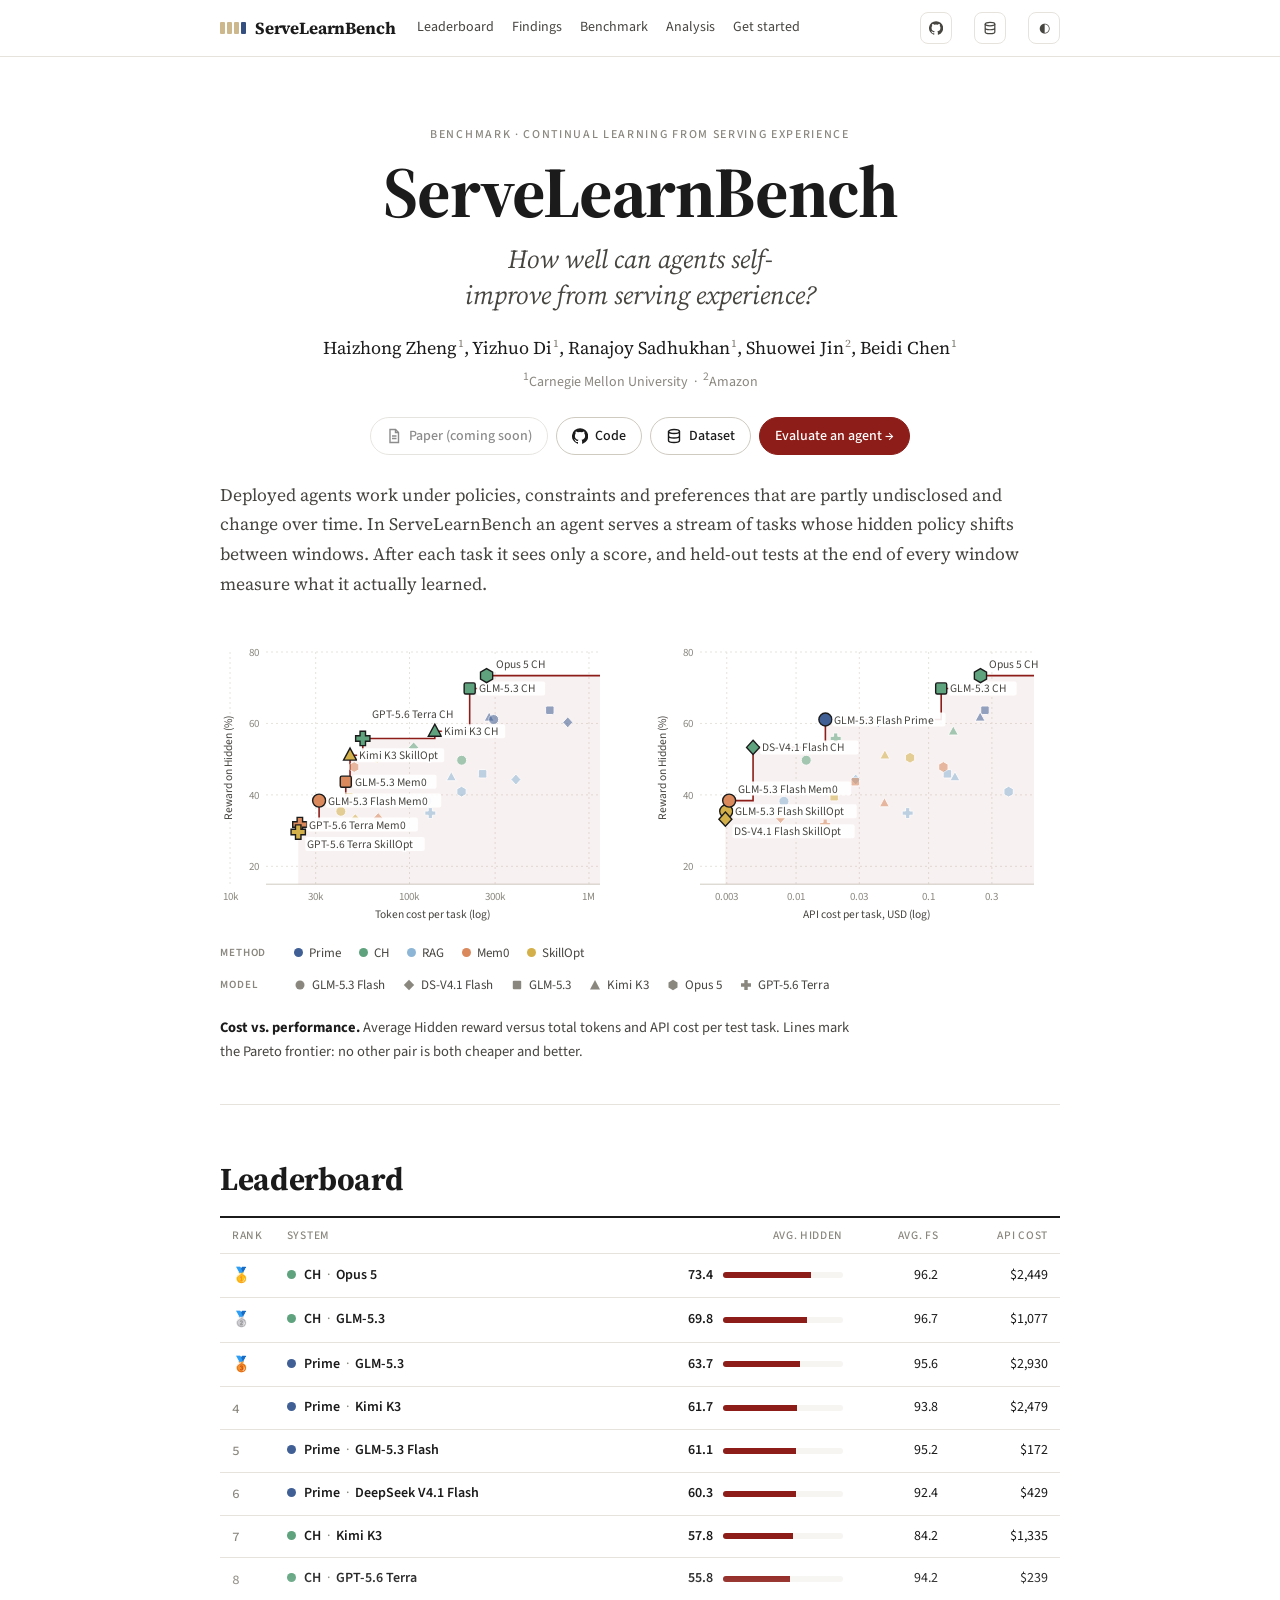
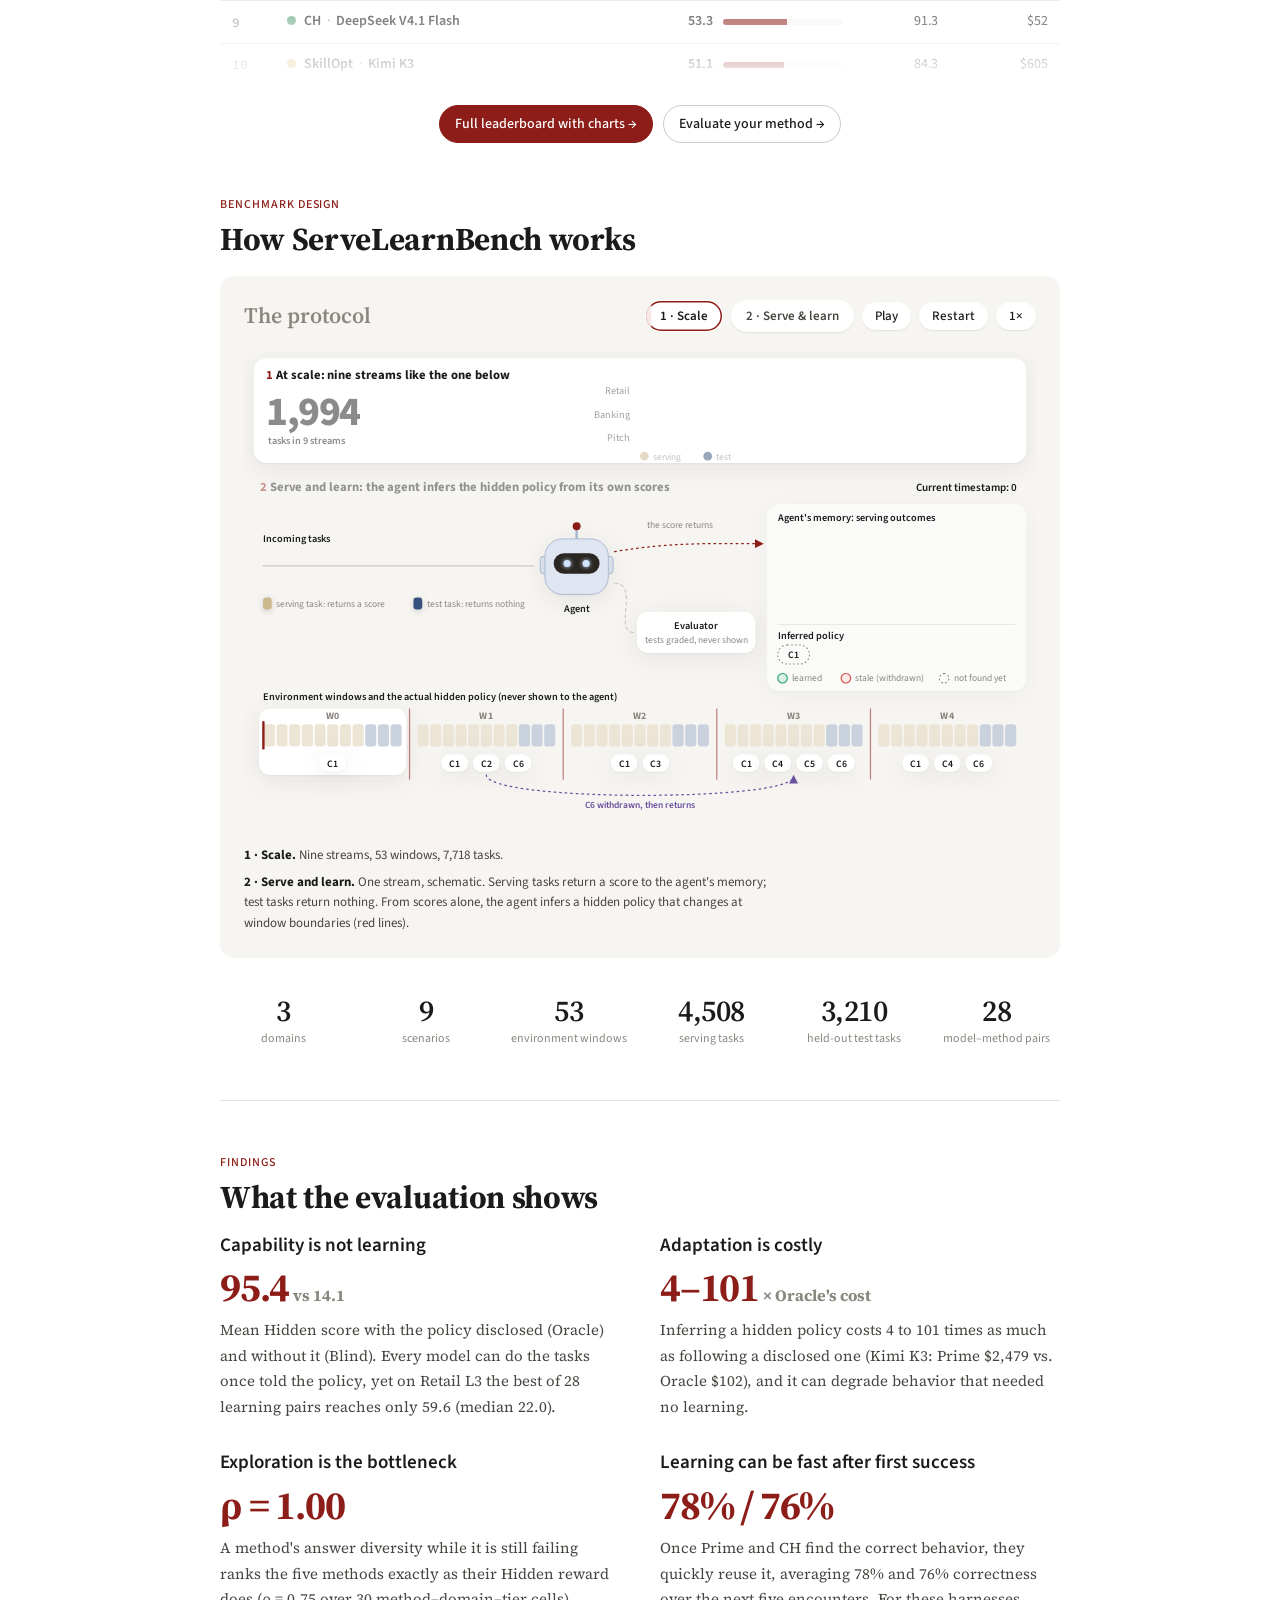
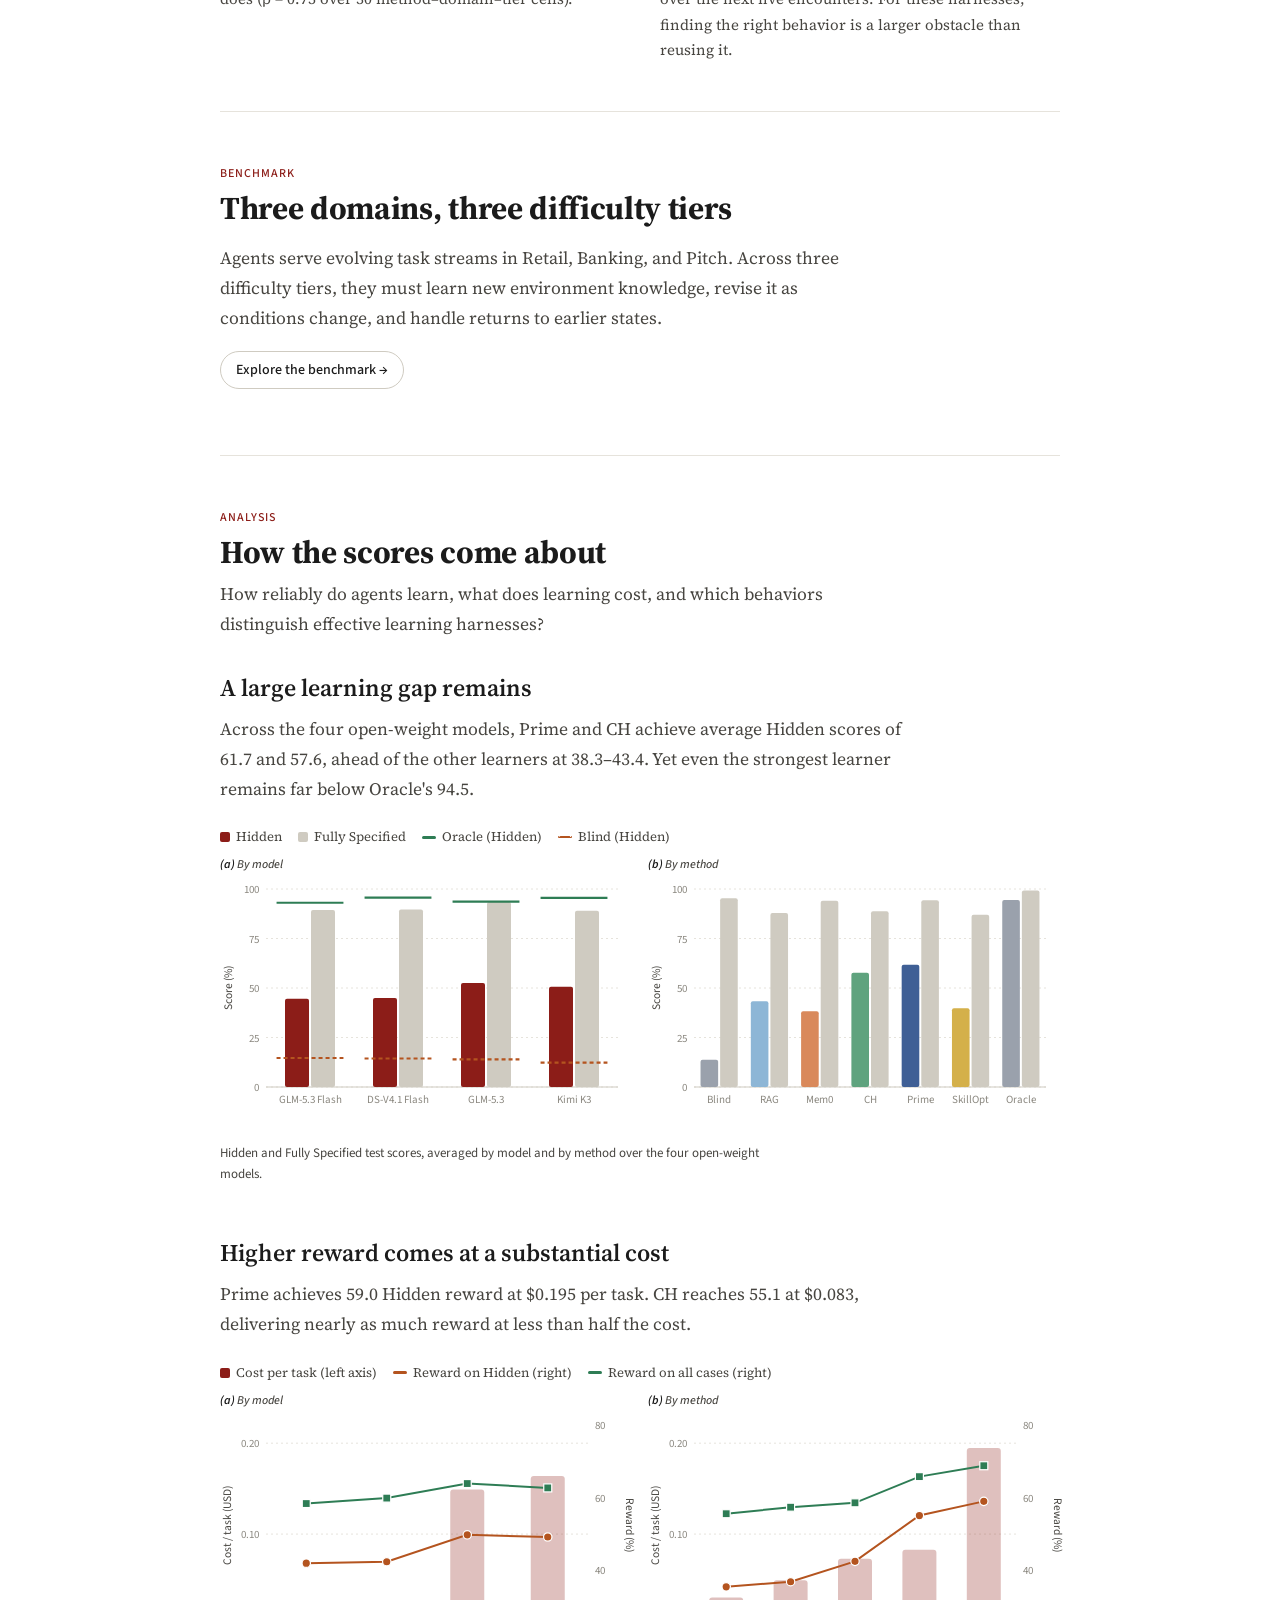
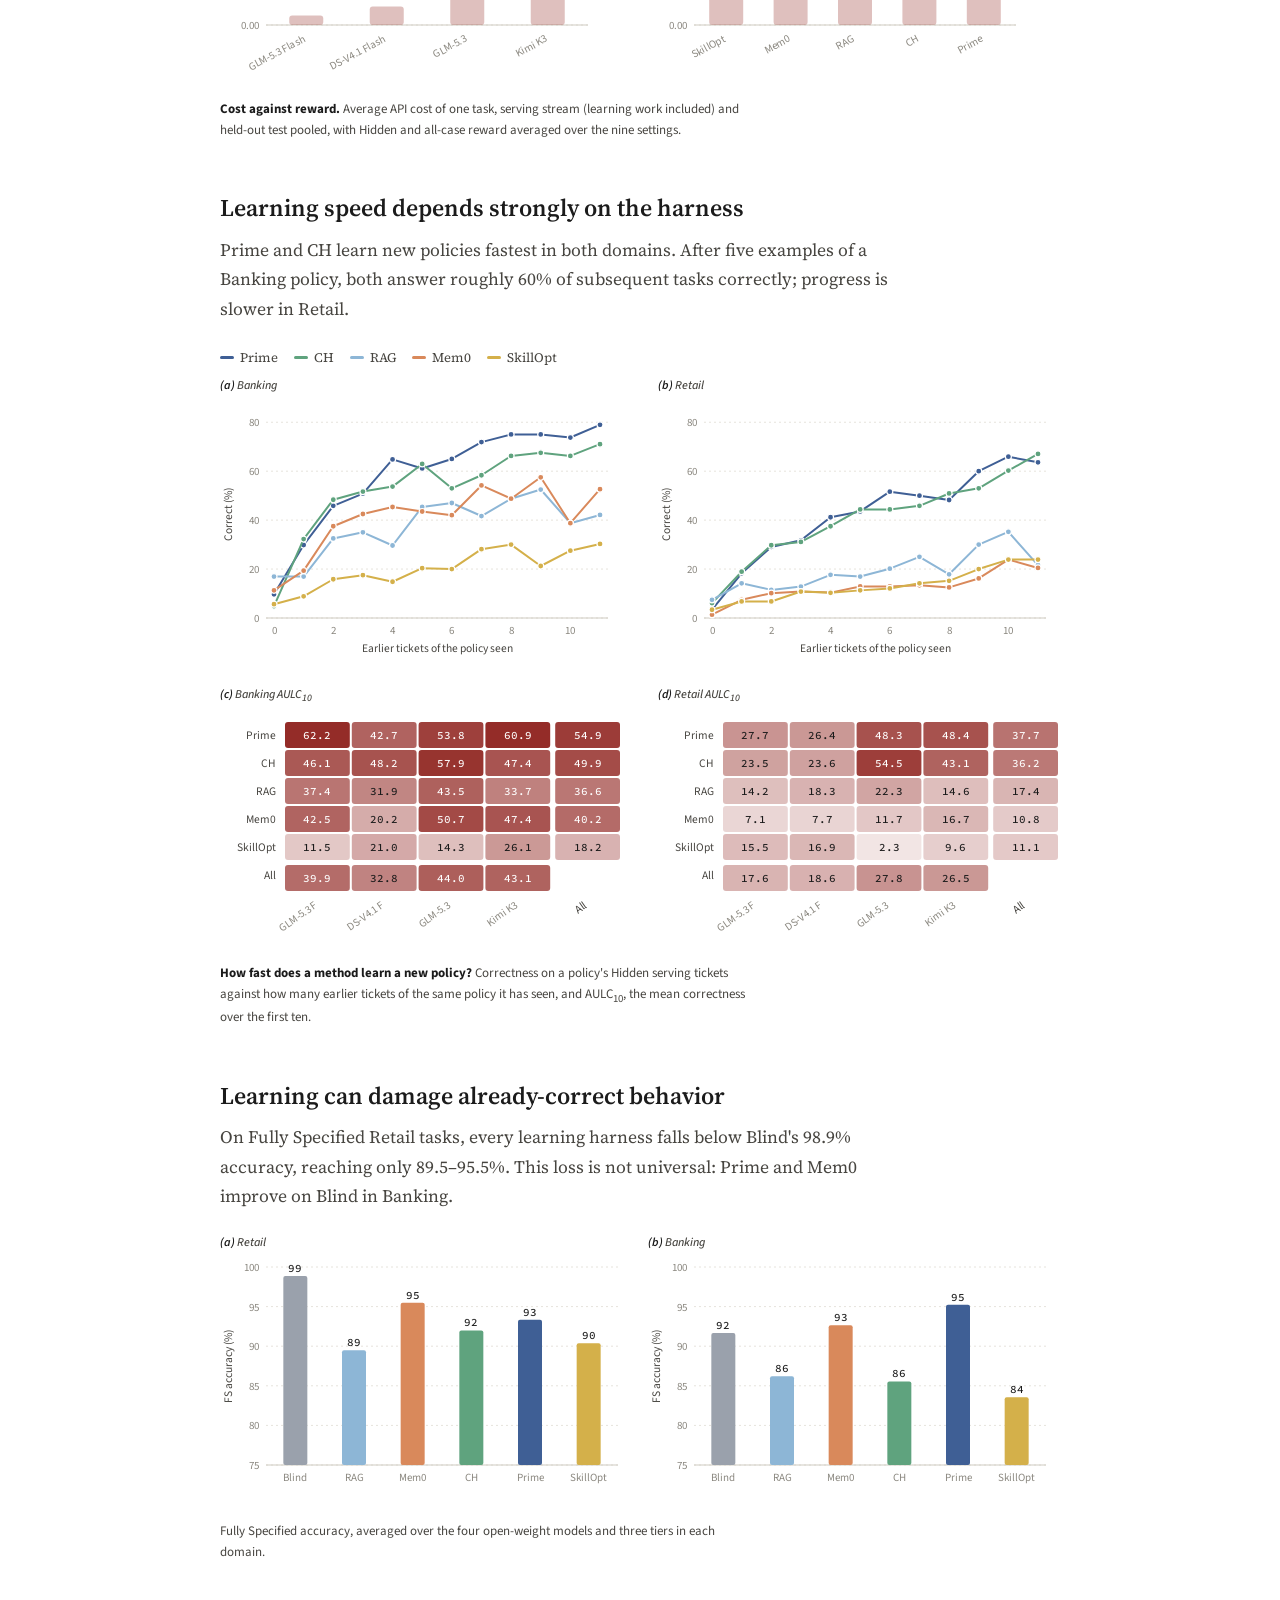
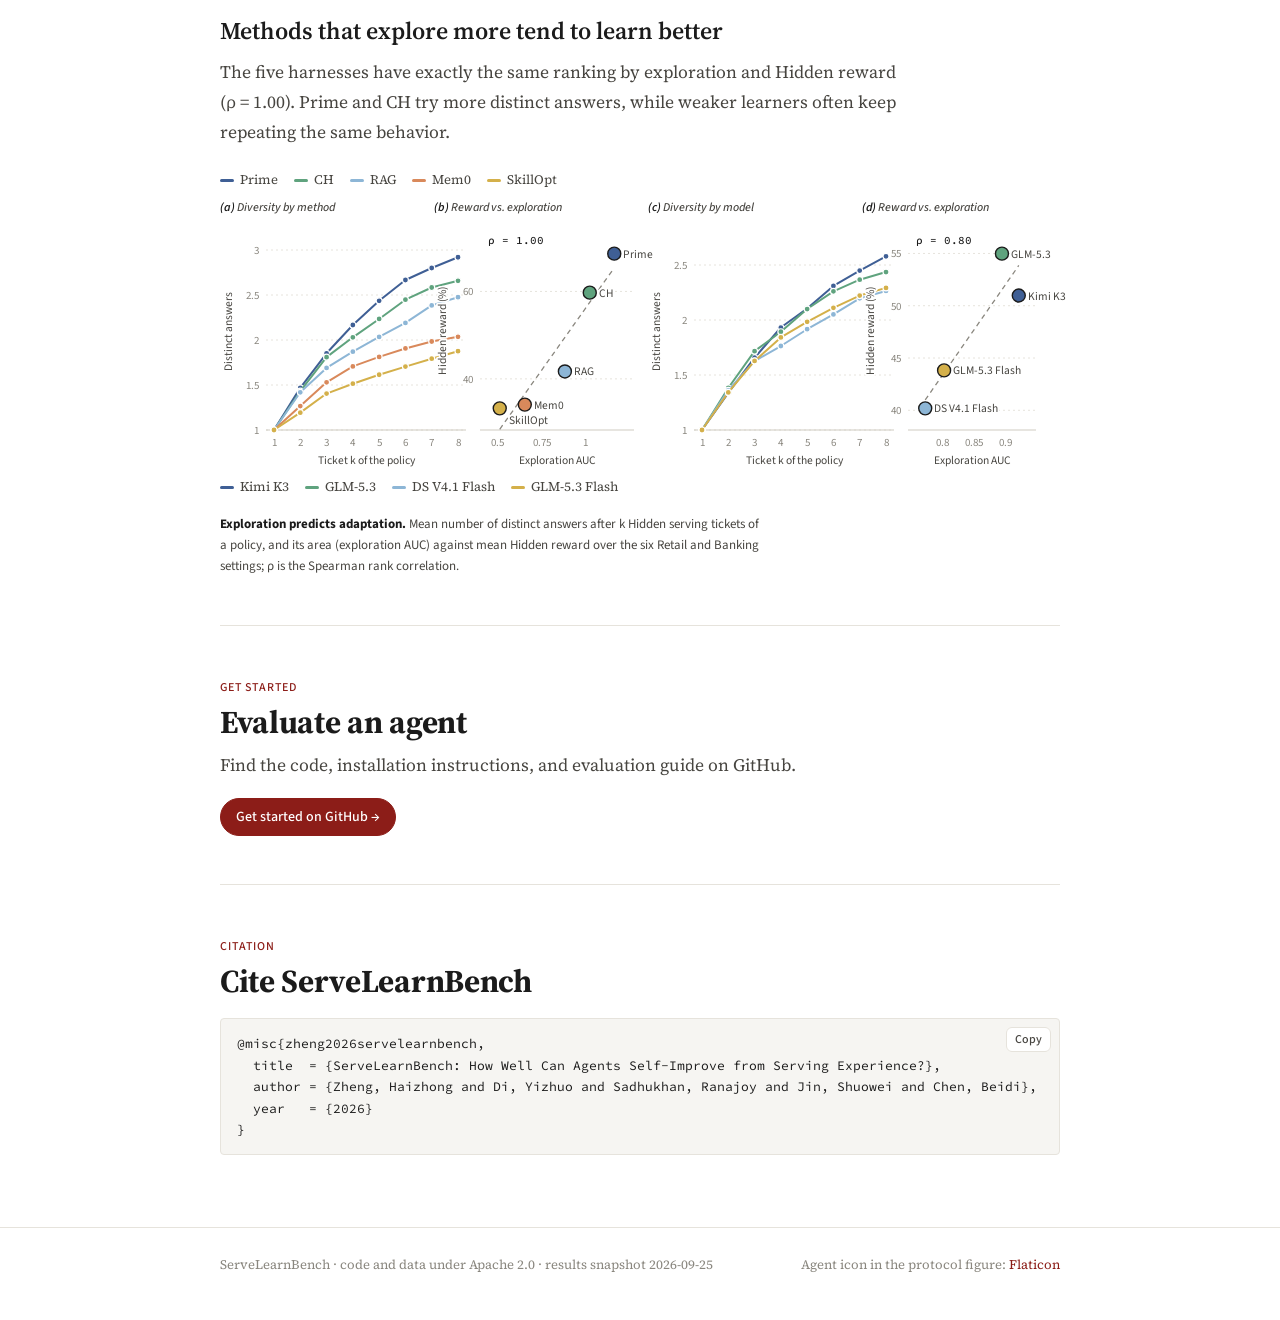
==== commit 0a78eb3e: "Add post-success learning finding and simplify homepage analysis" ====
--- a/website/index.html
+++ b/website/index.html
@@ -1,235 +1,1316 @@
 <!doctype html>
-<html lang="en"><head><meta charset="utf-8"><meta name="viewport" content="width=device-width,initial-scale=1">
+<html lang="en">
+<head>
+<meta charset="utf-8">
+<meta name="viewport" content="width=device-width,initial-scale=1,viewport-fit=cover">
 <title>ServeLearnBench</title>
 <meta name="description" content="ServeLearnBench: how well can agents self-improve from serving experience? Benchmark, leaderboard and analyses.">
-<style>
-:root{--bg:#fbfaf7;--panel:#ffffff;--ink:#1f2328;--ink2:#57606a;--muted:#8b949e;--line:#e6e2da;--accent:#3f5f95;--accent2:#5fa37e;
---chip:#f1eee7;--ref:#f6f4ef;--bar:#dbe5f2;--barH:#3f5f95;--warn:#b35900;--shadow:0 1px 2px rgba(0,0,0,.04),0 4px 16px rgba(0,0,0,.04)}
-@media (prefers-color-scheme:dark){:root:not([data-theme="light"]){--bg:#111418;--panel:#181c21;--ink:#e6e8eb;--ink2:#b3b9c1;--muted:#7d8590;
---line:#2a3038;--accent:#86a8dc;--accent2:#7cc49b;--chip:#222830;--ref:#1c2127;--bar:#26344a;--barH:#86a8dc;--shadow:none}}
-:root[data-theme="dark"]{--bg:#111418;--panel:#181c21;--ink:#e6e8eb;--ink2:#b3b9c1;--muted:#7d8590;--line:#2a3038;--accent:#86a8dc;
---accent2:#7cc49b;--chip:#222830;--ref:#1c2127;--bar:#26344a;--barH:#86a8dc;--shadow:none}
-*{box-sizing:border-box}html{scroll-behavior:smooth}
-body{margin:0;background:var(--bg);color:var(--ink);font:15px/1.6 -apple-system,BlinkMacSystemFont,"Segoe UI",Inter,Roboto,Helvetica,Arial,sans-serif}
+<link rel="preconnect" href="https://fonts.googleapis.com"><link rel="preconnect" href="https://fonts.gstatic.com" crossorigin>
+<link rel="preconnect" href="https://fonts.googleapis.com"><link rel="preconnect" href="https://fonts.gstatic.com" crossorigin><link rel="stylesheet" href="https://fonts.googleapis.com/css2?family=Source+Serif+4:opsz,wght@8..60,400;8..60,600;8..60,700&family=Source+Sans+3:wght@400;500;600&family=Source+Code+Pro:wght@400;500&display=swap">
+<style>:root{
+  --bg:#F4F5F7; --surface:#FFFFFF; --sunk:#ECEEF2; --ink:#111620; --ink2:#465061; --muted:#7A8394;
+  --line:#DDE1E8; --line2:#C9CFD9; --accent:#2B55D6; --accent-ink:#FFFFFF; --accent-soft:#E3E9FB;
+  --serve:#D6C29B; --test:#6C8BD4; --warn:#B4541F; --good:#2E7D55;
+  --prime:#3F5F95; --ch:#5FA37E; --rag:#8DB6D6; --mem0:#D9895B; --skillopt:#D4B04A; --ref:#9AA1AC;
+  --shadow:0 1px 2px rgba(17,22,32,.05),0 8px 24px rgba(17,22,32,.05);
+  --mono:"IBM Plex Mono",ui-monospace,SFMono-Regular,Menlo,Consolas,monospace;
+  --sans:"IBM Plex Sans",-apple-system,BlinkMacSystemFont,"Segoe UI",Roboto,Helvetica,Arial,sans-serif;
+  --cond:"IBM Plex Sans Condensed","IBM Plex Sans",-apple-system,"Segoe UI",Arial,sans-serif;
+}
+@media (prefers-color-scheme:dark){:root:not([data-theme="light"]){
+  color-scheme:dark; --bg:#0C1016; --surface:#131922; --sunk:#0F141B; --ink:#E6EAF0; --ink2:#AAB3C0; --muted:#7B8595;
+  --line:#232B36; --line2:#313B48; --accent:#7F9DFF; --accent-ink:#0C1016; --accent-soft:#1A2444;
+  --serve:#8C7A57; --test:#5A78C2; --warn:#E08A55; --good:#5CC08C; --shadow:none;
+  --prime:#6F8FC9; --ref:#6E7683;}}
+:root[data-theme="dark"]{
+  color-scheme:dark; --bg:#0C1016; --surface:#131922; --sunk:#0F141B; --ink:#E6EAF0; --ink2:#AAB3C0; --muted:#7B8595;
+  --line:#232B36; --line2:#313B48; --accent:#7F9DFF; --accent-ink:#0C1016; --accent-soft:#1A2444;
+  --serve:#8C7A57; --test:#5A78C2; --warn:#E08A55; --good:#5CC08C; --shadow:none;
+  --prime:#6F8FC9; --ref:#6E7683;}
+*{box-sizing:border-box}
+html{scroll-behavior:smooth;scroll-padding-top:72px}
+@media (prefers-reduced-motion:reduce){html{scroll-behavior:auto}*{animation:none!important;transition:none!important}}
+body{margin:0;background:var(--bg);color:var(--ink);font:16px/1.6 var(--sans);-webkit-font-smoothing:antialiased}
 a{color:var(--accent);text-decoration:none}a:hover{text-decoration:underline}
-.wrap{max-width:1180px;margin:0 auto;padding:0 20px}
-nav{position:sticky;top:0;z-index:10;background:color-mix(in srgb,var(--bg) 88%,transparent);backdrop-filter:blur(8px);border-bottom:1px solid var(--line)}
-nav .wrap{display:flex;align-items:center;gap:18px;height:52px;overflow-x:auto;white-space:nowrap}
-nav .brand{font-weight:700;letter-spacing:-.01em;color:var(--ink)}nav a.l{color:var(--ink2);font-size:14px}nav .sp{flex:1}
-nav button{background:none;border:1px solid var(--line);color:var(--ink2);border-radius:8px;padding:4px 9px;cursor:pointer;font-size:13px}
-header.hero{padding:64px 0 28px}
-.kicker{color:var(--accent);font-weight:600;font-size:13px;letter-spacing:.08em;text-transform:uppercase}
-h1{font-size:44px;line-height:1.1;letter-spacing:-.025em;margin:10px 0 12px}
-.sub{font-size:20px;color:var(--ink2);max-width:820px;margin:0 0 18px}
-.lede{max-width:860px;color:var(--ink2)}
-.badges{display:flex;flex-wrap:wrap;gap:8px;margin:20px 0 6px}
-.authors{font-size:17px;margin:4px 0 2px}.authors a{color:var(--ink)}.affils{color:var(--ink2);font-size:14px;margin:2px 0}
-.badge.link{color:var(--ink);font-weight:600}.badge.link:hover{border-color:var(--accent);text-decoration:none}
-.badge{border:1px solid var(--line);background:var(--panel);border-radius:999px;padding:5px 12px;font-size:13px;color:var(--ink2)}
-.stats{display:grid;grid-template-columns:repeat(auto-fit,minmax(130px,1fr));gap:12px;margin:28px 0 8px}
-.stat{background:var(--panel);border:1px solid var(--line);border-radius:14px;padding:14px 16px;box-shadow:var(--shadow)}
-.stat b{display:block;font-size:26px;letter-spacing:-.02em}.stat span{color:var(--muted);font-size:13px}
-section{padding:40px 0 16px;scroll-margin-top:60px}
-h2{font-size:28px;letter-spacing:-.02em;margin:0 0 6px}h3{font-size:18px;margin:26px 0 8px}
-.secsub{color:var(--ink2);margin:0 0 20px;max-width:880px}
-.card{background:var(--panel);border:1px solid var(--line);border-radius:16px;box-shadow:var(--shadow)}
-.controls{display:flex;flex-wrap:wrap;gap:8px;align-items:center;padding:14px 16px;border-bottom:1px solid var(--line)}
-.chip{border:1px solid var(--line);background:var(--chip);color:var(--ink2);border-radius:999px;padding:4px 11px;font-size:13px;cursor:pointer;user-select:none}
-.chip.on{background:var(--accent);border-color:var(--accent);color:#fff}
-.seg{display:inline-flex;border:1px solid var(--line);border-radius:10px;overflow:hidden}
-.seg button{border:0;background:var(--panel);color:var(--ink2);padding:5px 12px;font-size:13px;cursor:pointer}.seg button.on{background:var(--accent);color:#fff}
-.ctl-label{font-size:12px;color:var(--muted);margin-right:2px;text-transform:uppercase;letter-spacing:.06em}
-.tablewrap{overflow-x:auto}
+:focus-visible{outline:2px solid var(--accent);outline-offset:2px;border-radius:4px}
+.wrap{max-width:1160px;margin:0 auto;padding-inline:20px}
+.mono{font-family:var(--mono)}
+.num{font-variant-numeric:tabular-nums}
+
+/* nav */
+.nav{position:sticky;top:env(safe-area-inset-top,0px);z-index:20;background:color-mix(in srgb,var(--bg) 86%,transparent);backdrop-filter:saturate(1.4) blur(10px);border-bottom:1px solid var(--line)}
+.nav .wrap{display:flex;align-items:center;gap:22px;height:56px}
+.brand{font:600 15px/1 var(--mono);letter-spacing:-.01em;color:var(--ink);display:flex;align-items:center;gap:9px;white-space:nowrap}
+.brand-mark{display:inline-grid;grid-template-columns:repeat(4,5px);gap:2px}
+.brand-mark i{width:5px;height:12px;border-radius:1px;background:var(--serve)}.brand-mark i:last-child{background:var(--test)}
+.nav-links{display:flex;gap:18px;overflow-x:auto;scrollbar-width:none;flex:1}
+.nav-links a{color:var(--ink2);font-size:14px;white-space:nowrap}.nav-links a:hover{color:var(--ink);text-decoration:none}
+.icon-btn{display:inline-flex;align-items:center;justify-content:center;height:32px;min-width:32px;padding:0 8px;border:1px solid var(--line);border-radius:8px;background:var(--surface);color:var(--ink2);font:500 13px var(--sans);cursor:pointer}
+.icon-btn:hover{color:var(--ink);border-color:var(--line2);text-decoration:none}
+@media (max-width:720px){.nav-links{display:none}}
+
+/* hero */
+.hero{padding-block:56px 36px}
+.hero-grid{display:grid;grid-template-columns:minmax(0,1fr) minmax(0,1.05fr);gap:44px;align-items:start}
+@media (max-width:980px){.hero-grid{grid-template-columns:minmax(0,1fr)}}
+.eyebrow{font:500 12px/1 var(--mono);letter-spacing:.08em;text-transform:uppercase;color:var(--accent)}
+h1{font:700 clamp(40px,6.2vw,64px)/1 var(--cond);letter-spacing:-.02em;margin:14px 0 14px;text-wrap:balance}
+.question{font:400 clamp(19px,2.2vw,23px)/1.35 var(--sans);color:var(--ink2);margin:0 0 20px;max-width:30ch;text-wrap:balance}
+.authors{font-size:16px;margin:0 0 4px;color:var(--ink)}.authors sup{color:var(--muted);font-size:11px;margin-left:1px}
+.affils{font-size:14px;color:var(--muted);margin:0}
+.links{display:flex;flex-wrap:wrap;gap:8px;margin:22px 0 0}
+.btn{display:inline-flex;align-items:center;gap:7px;height:38px;padding:0 15px;border-radius:9px;border:1px solid var(--line2);background:var(--surface);color:var(--ink);font:500 14px var(--sans);text-decoration:none!important;transition:border-color .15s,transform .15s}
+.btn:hover{border-color:var(--accent);transform:translateY(-1px)}
+.btn.primary{background:var(--ink);border-color:var(--ink);color:var(--bg)}
+.btn.disabled{opacity:.5;pointer-events:none}
+.btn svg{width:16px;height:16px}
+.lede{color:var(--ink2);margin:26px 0 0;max-width:62ch}
+
+/* stream figure */
+.stream{background:var(--surface);border:1px solid var(--line);border-radius:14px;padding:18px 18px 14px;box-shadow:var(--shadow)}
+.stream-head{display:flex;justify-content:space-between;align-items:baseline;gap:10px;flex-wrap:wrap;margin-bottom:8px}
+.stream-title{font:600 13px var(--mono);color:var(--ink)}
+.stream-legend{display:flex;gap:14px;font:12px var(--mono);color:var(--muted)}
+.stream-legend i{display:inline-block;width:8px;height:12px;border-radius:2px;margin-right:5px;vertical-align:-1px}
+.stream svg{display:block;width:100%;height:auto}
+.stream-note{font-size:13px;color:var(--ink2);margin:10px 2px 0;min-height:2.6em}
+
+/* stats */
+.stats{display:grid;grid-template-columns:repeat(6,1fr);border:1px solid var(--line);border-radius:12px;background:var(--surface);margin-top:34px;overflow:hidden}
+.stat{padding:14px 16px;border-left:1px solid var(--line)}.stat:first-child{border-left:0}
+.stat b{display:block;font:600 24px/1.1 var(--mono);letter-spacing:-.02em}
+.stat span{font-size:12.5px;color:var(--muted)}
+@media (max-width:820px){.stats{grid-template-columns:repeat(3,1fr)}.stat:nth-child(4){border-left:0}.stat:nth-child(n+4){border-top:1px solid var(--line)}}
+
+/* sections */
+section{padding-block:56px 8px}
+.sec-head{display:flex;justify-content:space-between;align-items:end;gap:16px;flex-wrap:wrap;margin-bottom:18px}
+h2{font:700 30px/1.1 var(--cond);letter-spacing:-.01em;margin:0}
+.kicker{font:500 12px/1 var(--mono);letter-spacing:.08em;text-transform:uppercase;color:var(--muted);margin-bottom:10px}
+.sec-sub{color:var(--ink2);max-width:72ch;margin:10px 0 0}
+h3{font:600 19px/1.25 var(--sans);margin:0 0 6px}
+
+/* segmented + chips */
+.seg{display:inline-flex;background:var(--sunk);border:1px solid var(--line);border-radius:10px;padding:3px;gap:2px}
+.seg button{border:0;background:transparent;color:var(--ink2);font:500 13px var(--sans);padding:6px 12px;border-radius:7px;cursor:pointer}
+.seg button[aria-pressed="true"]{background:var(--surface);color:var(--ink);box-shadow:0 1px 2px rgba(0,0,0,.08)}
+.chips{display:flex;flex-wrap:wrap;gap:6px}
+.chip{border:1px solid var(--line);background:var(--surface);color:var(--ink2);font:500 12.5px var(--sans);padding:4px 10px;border-radius:999px;cursor:pointer}
+.chip[aria-pressed="true"]{border-color:var(--ink);color:var(--ink)}
+.chip[aria-pressed="false"]{opacity:.55}
+
+/* leaderboard */
+.board{background:var(--surface);border:1px solid var(--line);border-radius:14px;box-shadow:var(--shadow);overflow:hidden}
+.board-bar{display:flex;flex-wrap:wrap;gap:10px;align-items:center;justify-content:space-between;padding:12px 14px;border-bottom:1px solid var(--line)}
+.table-scroll{overflow-x:auto}
 table{border-collapse:collapse;width:100%;font-size:14px}
-th,td{padding:8px 10px;border-bottom:1px solid var(--line);text-align:right;white-space:nowrap}
-th{font-size:12px;color:var(--muted);font-weight:600;text-transform:uppercase;letter-spacing:.04em;cursor:pointer;position:sticky;top:0;background:var(--panel)}
-th.l,td.l{text-align:left}th.sorted::after{content:" ↓"}th.sorted.asc::after{content:" ↑"}
-tr.ref td{background:var(--ref);color:var(--ink2)}tr.sep td{background:var(--panel);color:var(--muted);font-size:12px;text-transform:uppercase;letter-spacing:.06em;padding-top:14px}tr:hover td{background:color-mix(in srgb,var(--accent) 6%,var(--panel))}
-td.rank{color:var(--muted);width:32px}.mname{font-weight:600}.msize{color:var(--muted);font-size:12px;margin-left:6px}
-.hdot{display:inline-block;width:9px;height:9px;border-radius:3px;margin-right:7px;vertical-align:0}
-.barcell{position:relative;min-width:120px}.barcell .bar{position:absolute;left:10px;top:50%;height:6px;margin-top:9px;border-radius:3px;background:var(--bar)}
-.barcell .bar i{display:block;height:100%;border-radius:3px;background:var(--barH)}
-.best{font-weight:700}.tag{font-size:11px;border-radius:6px;padding:1px 6px;margin-left:6px;background:var(--chip);color:var(--ink2)}
-.foot{padding:12px 16px;color:var(--muted);font-size:13px}
-.grid2{display:grid;grid-template-columns:repeat(auto-fit,minmax(320px,1fr));gap:16px}
-.grid3{display:grid;grid-template-columns:repeat(auto-fit,minmax(280px,1fr));gap:16px}
-.finding{padding:20px 22px}.finding .n{font-size:13px;font-weight:700;color:var(--accent);letter-spacing:.06em}
-.finding h3{margin:6px 0 8px}.finding p{margin:0;color:var(--ink2)}
-.big{font-size:30px;font-weight:700;letter-spacing:-.02em;color:var(--ink);display:block;margin:10px 0 2px}
-figure{margin:0;padding:18px}figure img{width:100%;height:auto;display:block;border-radius:8px;background:#fff;cursor:zoom-in}
-figcaption{font-size:14px;color:var(--ink2);margin-top:12px}figcaption b{color:var(--ink)}
-details{margin-top:18px}summary{cursor:pointer;font-weight:600;color:var(--accent);padding:6px 0}
-.dom{padding:20px 22px}.dom h3{margin-top:0}.dom p{color:var(--ink2);margin:0 0 10px}
-.pill{display:inline-block;font-size:12px;border-radius:999px;padding:2px 9px;background:var(--chip);color:var(--ink2);margin:2px 4px 2px 0}
-.proto{padding:22px 24px}.proto p{color:var(--ink2)}.proto h3:first-child{margin-top:0}
-code{background:var(--chip);padding:1px 5px;border-radius:5px;font-size:13px}
-footer{border-top:1px solid var(--line);margin-top:40px;padding:26px 0 40px;color:var(--muted);font-size:13px}
-#zoom{position:fixed;inset:0;background:rgba(0,0,0,.75);display:none;align-items:center;justify-content:center;z-index:50;padding:20px;cursor:zoom-out}
-#zoom img{max-width:100%;max-height:100%;background:#fff;border-radius:8px}
-@media (max-width:640px){h1{font-size:32px}.sub{font-size:17px}header.hero{padding:40px 0 18px}th,td{padding:7px 8px}}
-</style></head>
+th,td{padding:9px 12px;border-bottom:1px solid var(--line);text-align:right;white-space:nowrap}
+th{font:500 11.5px var(--mono);letter-spacing:.04em;text-transform:uppercase;color:var(--muted);background:var(--surface);cursor:pointer;user-select:none;position:sticky;top:0}
+th.l,td.l{text-align:left}
+th[aria-sort="descending"]::after{content:" ↓"}th[aria-sort="ascending"]::after{content:" ↑"}
+tbody tr:hover td{background:color-mix(in srgb,var(--accent) 5%,var(--surface))}
+tr.ref td{color:var(--ink2);background:var(--sunk)}
+tr.group td{font:500 11px var(--mono);letter-spacing:.06em;text-transform:uppercase;color:var(--muted);background:var(--surface);padding-top:16px}
+td.rank{font:500 13px var(--mono);color:var(--muted);width:36px}
+.mname{font-weight:600}.msize{font:12px var(--mono);color:var(--muted);margin-left:7px}
+.hdot{display:inline-block;width:9px;height:9px;border-radius:50%;margin-right:8px;vertical-align:0}
+.scorecell{display:flex;align-items:center;justify-content:flex-end;gap:10px}
+.scorebar{width:120px;height:6px;border-radius:3px;background:var(--sunk);overflow:hidden;flex:none}
+.scorebar i{display:block;height:100%;background:var(--accent)}
+tr.ref .scorebar i{background:var(--ref)}
+.best{font-weight:600}
+.tag{font:500 10.5px var(--mono);letter-spacing:.03em;border:1px solid var(--line);color:var(--muted);border-radius:5px;padding:1px 5px;margin-left:7px;text-transform:uppercase}
+.board-foot{padding:12px 14px;font-size:13px;color:var(--muted)}
+.cell-lo{color:var(--warn)}
+.view[hidden]{display:none!important}
+.chart-box{padding:12px 10px 4px}
+
+/* findings */
+.findings{display:grid;grid-template-columns:repeat(3,minmax(0,1fr));gap:0;border-top:1px solid var(--line2)}
+@media (max-width:900px){.findings{grid-template-columns:minmax(0,1fr)}}
+.finding{padding:22px 22px 18px 0}
+.finding+.finding{padding-left:22px;border-left:1px solid var(--line)}
+@media (max-width:900px){.finding+.finding{padding-left:0;border-left:0;border-top:1px solid var(--line)}}
+.finding .big{font:600 40px/1 var(--mono);letter-spacing:-.03em;margin:10px 0 10px;display:block}
+.finding .big small{font-size:16px;color:var(--muted);letter-spacing:0;margin-left:4px}
+.finding p{color:var(--ink2);margin:0;font-size:15px}
+
+/* figures */
+.fig{background:var(--surface);border:1px solid var(--line);border-radius:14px;padding:18px 18px 14px;box-shadow:var(--shadow)}
+.fig-grid{display:grid;grid-template-columns:repeat(2,minmax(0,1fr));gap:16px}
+.fig-grid.g3{grid-template-columns:repeat(3,minmax(0,1fr))}
+.fig-grid.g4{grid-template-columns:repeat(4,minmax(0,1fr))}
+@media (max-width:980px){.fig-grid.g4{grid-template-columns:repeat(2,minmax(0,1fr))}.fig-grid.g3{grid-template-columns:1fr}}
+@media (max-width:640px){.fig-grid,.fig-grid.g4{grid-template-columns:1fr}}
+.panel-title{font:500 12px var(--mono);color:var(--ink2);margin:0 0 4px}
+.panel-title b{color:var(--ink);font-weight:600}
+.caption{font-size:14px;color:var(--ink2);margin:12px 0 0;max-width:90ch}
+.caption b{color:var(--ink)}
+.legend{display:flex;flex-wrap:wrap;gap:6px 16px;font-size:13px;color:var(--ink2);margin:0 0 8px}
+.legend span{display:inline-flex;align-items:center;gap:6px}
+.legend i{width:14px;height:3px;border-radius:2px;display:inline-block}
+.legend i.dot{width:9px;height:9px;border-radius:50%}
+.legend i.sq{width:10px;height:10px;border-radius:2px}
+.legend i.dash{background:none!important;border-top:2px dashed currentColor;height:0}
+.chart{position:relative;width:100%}
+.chart svg{display:block;overflow:visible}
+.chart text{fill:var(--muted);font:11px var(--sans)}
+.chart .axis line,.chart .axis path{stroke:var(--line2)}
+.chart .grid line{stroke:var(--line);stroke-dasharray:2 3}
+.chart .lbl{fill:var(--ink2);font-size:11.5px;paint-order:stroke;stroke:var(--bg);stroke-width:3.5px;stroke-linejoin:round}
+.fig .chart .lbl,.board .chart .lbl{stroke:var(--surface)}
+.chart .axis .lbl{stroke:none}
+.chart .val{fill:var(--ink);font:500 11px var(--mono)}
+.stack-gap{display:grid;gap:16px}
+details.more{margin-top:18px;border-top:1px solid var(--line);padding-top:6px}
+details.more summary{cursor:pointer;font:500 15px var(--sans);color:var(--accent);padding:12px 0;list-style:none}
+details.more summary::-webkit-details-marker{display:none}
+details.more summary::before{content:"+ "}details.more[open] summary::before{content:"− "}
+
+/* tooltip */
+.tip{position:fixed;z-index:50;pointer-events:none;background:var(--ink);color:var(--bg);font:12.5px/1.45 var(--sans);padding:7px 10px;border-radius:7px;max-width:260px;opacity:0;transform:translateY(4px);transition:opacity .1s,transform .1s}
+.tip.on{opacity:1;transform:none}
+.tip b{font-weight:600}.tip .m{font-family:var(--mono)}
+
+/* benchmark */
+.domains{display:grid;grid-template-columns:repeat(3,minmax(0,1fr));gap:16px}
+@media (max-width:900px){.domains{grid-template-columns:minmax(0,1fr)}}
+.domain{background:var(--surface);border:1px solid var(--line);border-radius:14px;padding:20px}
+.domain .dh{display:flex;justify-content:space-between;align-items:baseline;margin-bottom:8px}
+.domain .dh span{font:12px var(--mono);color:var(--muted)}
+.domain p{color:var(--ink2);margin:0 0 12px;font-size:15px}
+.domain .ex{overflow-x:auto;font:12.5px/1.55 var(--mono);background:var(--sunk);border:1px solid var(--line);border-radius:8px;padding:10px 12px;color:var(--ink2);white-space:pre-wrap;margin:0 0 12px}
+.pills{display:flex;flex-wrap:wrap;gap:6px}
+.pill{font:500 12px var(--mono);color:var(--ink2);border:1px solid var(--line);border-radius:6px;padding:2px 7px}
+.twocol{display:grid;grid-template-columns:minmax(0,1.1fr) minmax(0,1fr);gap:16px;margin-top:16px}
+.threecol{display:grid;grid-template-columns:repeat(3,minmax(0,1fr));gap:16px;margin-top:16px}
+@media (max-width:900px){.threecol{grid-template-columns:minmax(0,1fr)}}
+@media (max-width:900px){.twocol{grid-template-columns:minmax(0,1fr)}}
+.card{background:var(--surface);border:1px solid var(--line);border-radius:14px;padding:20px}
+.tiers dt{font:600 14px var(--mono);color:var(--ink)}.tiers dd{margin:2px 0 14px;color:var(--ink2);font-size:15px}
+.rules li{margin:0 0 8px;color:var(--ink2)}.rules{padding-left:18px;margin:0}
+.rules b{color:var(--ink);font-weight:600}
+
+/* code */
+.code{position:relative;background:var(--sunk);border:1px solid var(--line);border-radius:10px;padding:14px 16px;font:13px/1.65 var(--mono);color:var(--ink);overflow-x:auto;white-space:pre;margin:0}
+.code .c{color:var(--muted)}
+.copy{position:absolute;top:8px;right:8px;font:500 12px var(--sans);border:1px solid var(--line);background:var(--surface);color:var(--ink2);border-radius:6px;padding:3px 8px;cursor:pointer}
+footer{margin-top:64px;border-top:1px solid var(--line);padding-block:26px 44px;color:var(--muted);font-size:13px}
+footer .wrap{display:flex;justify-content:space-between;gap:12px;flex-wrap:wrap}
+
+/* leaderboard preview on the home page */
+.board.preview{position:relative;max-height:520px;overflow:hidden}
+.board.preview .fade{position:absolute;left:0;right:0;bottom:0;height:120px;background:linear-gradient(to bottom,transparent,var(--surface));pointer-events:none}
+.board-links{display:flex;gap:10px;flex-wrap:wrap;justify-content:center;margin-top:18px}
+td.medal{font-size:15px}
+.sys{font-weight:600}.sys .sep{color:var(--muted);margin:0 6px;font-weight:400}
+.chart .lblbox{fill:var(--surface)}
+
+/* animated serving stream */
+.sv{display:block;width:100%;height:auto;font-family:var(--sans)}
+.sv text{fill:var(--ink2)}
+.sv .sv-lab{font:600 13px var(--sans);fill:var(--ink)}
+.sv .sv-small{font:12px var(--sans);fill:var(--muted)}
+.sv .sv-tiny{font:10px var(--mono);fill:var(--muted)}
+.sv .sv-mono{font:600 14px var(--mono);fill:var(--ink)}
+.sv .sv-win{font:600 12.5px var(--mono);fill:var(--muted)}
+.sv-belt{stroke:var(--line2);stroke-width:2}
+.sv-dash{stroke-dasharray:4 4}
+.sv-agent{fill:var(--surface);stroke:var(--ink);stroke-width:2}
+.sv-eye{fill:var(--ink)}
+.sv-loop{fill:none;stroke:var(--accent);stroke-width:2;stroke-dasharray:5 4}
+.sv-arrowhead{fill:var(--accent)}
+.sv-eval{fill:var(--sunk);stroke:var(--line2);stroke-width:1.5}
+.sv-t{stroke-width:1.5}
+.sv-s{fill:color-mix(in srgb,var(--serve) 45%,var(--surface));stroke:var(--serve)}
+.sv-x{fill:color-mix(in srgb,var(--test) 30%,var(--surface));stroke:var(--test)}
+rect.sv-t.sv-done.sv-s{fill:var(--serve)}
+rect.sv-t.sv-done.sv-x{fill:var(--test)}
+.sv-cursor{fill:var(--accent)}
+.sv-bound{stroke:#C54A4A;stroke-width:2;stroke-dasharray:3 4}
+.sv-winbox{fill:transparent;stroke:transparent;transition:fill .3s,stroke .3s}
+.sv-winbox.sv-on{fill:color-mix(in srgb,var(--accent) 6%,transparent);stroke:color-mix(in srgb,var(--accent) 35%,transparent)}
+.sv-chip{fill:var(--sunk);stroke:var(--line2);stroke-width:1.3}
+.sv .sv-chiptxt{font:600 12.5px var(--mono);fill:var(--ink)}
+.sv .sv-strike{text-decoration:line-through}
+.sv-return{fill:none;stroke:#6B4F9E;stroke-width:2;stroke-dasharray:4 3}
+.sv-returnhead{fill:#6B4F9E}
+.sv .sv-returntxt{font:600 12px var(--sans);fill:#6B4F9E}
+.sv-score-ok{fill:color-mix(in srgb,var(--good) 18%,var(--surface));stroke:var(--good);stroke-width:1.5}
+.sv-score-no{fill:color-mix(in srgb,#C54A4A 16%,var(--surface));stroke:#C54A4A;stroke-width:1.5}
+.sv .sv-scoretxt{font:600 12px var(--mono);fill:var(--ink)}
+.sv-bl{stroke-width:1.5}
+.sv-bl-truth{fill:var(--sunk);stroke:var(--ink2)}
+.sv-bl-ok{fill:color-mix(in srgb,var(--good) 20%,var(--surface));stroke:var(--good)}
+.sv-bl-stale{fill:color-mix(in srgb,#C54A4A 14%,var(--surface));stroke:#C54A4A}
+.sv-bl-miss{fill:transparent;stroke:var(--muted);stroke-dasharray:3 3}
+.stream-ctl{display:flex;align-items:center;gap:10px;margin-top:10px;flex-wrap:wrap}
+.stream-ctl button{font:500 13px var(--sans);border:1px solid var(--line2);background:var(--surface);color:var(--ink);border-radius:999px;padding:4px 12px;cursor:pointer}
+.stream-ctl input[type=range]{flex:1;min-width:160px;accent-color:var(--accent)}
+.sv-wrap{overflow-x:auto}
+.sv-wrap .sv{min-width:640px}
+.sv-act{opacity:0;transition:opacity .45s;pointer-events:none}
+.sv-act.sv-act-on{opacity:1;pointer-events:auto}
+@media (prefers-reduced-motion:reduce){.sv-act{transition:none}}
+.sv .sv-head{font:600 16px var(--sans);fill:var(--ink)}
+.sv .sv-small2{font:13px var(--sans);fill:var(--ink2)}
+.sv .sv-m2{font:500 12.5px var(--mono);fill:var(--ink2)}
+.sv .sv-big{font:700 64px var(--cond);fill:var(--ink);letter-spacing:-.02em}
+.sv-card{fill:var(--surface);stroke:var(--line2);stroke-width:1.2}
+.sv-fan{fill:none;stroke:var(--line2);stroke-width:1.4;transition:opacity .3s}
+.sv-fan.sv-fan-bad{stroke:#C54A4A;stroke-opacity:.55}
+.sv-grey{stroke:var(--muted);stroke-width:1.8}
+.sv-greyhead{fill:var(--muted)}
+.steps{display:flex;gap:8px;flex-wrap:wrap}
+.steps button{position:relative;overflow:hidden;font:600 13px var(--sans);border:1px solid var(--line2);background:var(--surface);color:var(--ink2);border-radius:999px;padding:6px 14px;cursor:pointer;--p:0}
+.steps button::before{content:"";position:absolute;inset:0;background:var(--accent-soft);transform:scaleX(var(--p));transform-origin:left;z-index:0}
+.steps button span{position:relative;z-index:1}
+.steps button[aria-current="step"]{color:var(--ink);border-color:var(--accent)}
+.stream-ctl .sp{flex:1}
+.sv-panel{fill:var(--surface);stroke:var(--line2);stroke-width:1.2;transition:opacity .4s}
+.sv-dim .sv-panel{opacity:.55}
+.sv-dim .sv-head{opacity:.45}
+.sv .sv-num{fill:var(--accent);font-weight:700}
+.sv .sv-strong{fill:var(--ink);font-weight:600}
+.sv-focuswin{stroke-dasharray:4 3}
+.sv .sv-big{font:700 48px var(--cond);fill:var(--ink);letter-spacing:-.02em}
+.sv-divider{stroke:var(--line);stroke-width:1}
+@keyframes svflash{0%{stroke-width:4}100%{stroke-width:1.5}}
+.sv-flash{animation:svflash .9s ease-out}
+
+/* ---- modern treatment of the protocol animation ---- */
+.stream{--sv-card:var(--surface);--sv-ground:var(--sunk);--sv-good:#1F9D6B;--sv-bad:#D6453D;--sv-shadow:drop-shadow(0 1px 1.5px rgba(20,18,14,.06)) drop-shadow(0 6px 16px rgba(20,18,14,.07))}
+@media (prefers-color-scheme:dark){:root:not([data-theme="light"]) .stream{--sv-card:#22211E;--sv-ground:#1A1917;--sv-good:#45C28F;--sv-bad:#F07A70;--sv-shadow:none}}
+:root[data-theme="dark"] .stream{--sv-card:#22211E;--sv-ground:#1A1917;--sv-good:#45C28F;--sv-bad:#F07A70;--sv-shadow:none}
+.stream.stream{background:var(--sv-ground);border-radius:20px;padding:22px 22px 16px}
+.stream .stream-title{font:700 12px var(--sans);letter-spacing:.12em;text-transform:uppercase;color:var(--muted)}
+.sv text{font-variant-numeric:tabular-nums}
+.sv .sv-mono,.sv .sv-m2,.sv .sv-scoretxt,.sv .sv-chiptxt,.sv .sv-win,.sv .sv-tiny{font-family:var(--sans)}
+.sv .sv-win{font-weight:700;letter-spacing:.06em}
+.sv .sv-head{font:700 16px var(--sans);letter-spacing:-.005em}
+.sv .sv-num{fill:var(--accent)}
+.sv .sv-big{font:800 52px var(--sans);letter-spacing:-.035em}
+.sv-panel,.sv-eval{fill:var(--sv-card);stroke:none;filter:var(--sv-shadow)}
+.sv-eye{fill:var(--accent-ink)}
+.sv-belt{stroke:var(--line2);stroke-width:1.5;stroke-linecap:round}
+.sv-loop{stroke-width:1.6;stroke-dasharray:2 5;stroke-linecap:round}
+.sv-return{stroke-width:1.6;stroke-dasharray:2 5;stroke-linecap:round}
+.sv-t{stroke:none}
+.sv-s{fill:color-mix(in srgb,var(--serve) 38%,var(--sv-card))}
+.sv-x{fill:color-mix(in srgb,var(--test) 26%,var(--sv-card))}
+.sv-bound{stroke:color-mix(in srgb,var(--accent) 55%,transparent);stroke-width:1.5;stroke-dasharray:none}
+.sv-winbox.sv-on{fill:var(--sv-card);stroke:none;filter:var(--sv-shadow)}
+.sv-chip{fill:var(--sv-card);stroke:none;filter:var(--sv-shadow)}
+.sv-cursor{fill:var(--accent)}
+.sv-score-ok{fill:color-mix(in srgb,var(--sv-good) 14%,var(--sv-card));stroke:none}
+.sv-score-no{fill:color-mix(in srgb,var(--sv-bad) 13%,var(--sv-card));stroke:none}
+.sv .sv-scoretxt{font-weight:700}
+.sv-bl{stroke-width:1.4}
+.sv-bl-ok{fill:color-mix(in srgb,var(--sv-good) 16%,var(--sv-card));stroke:var(--sv-good)}
+.sv-bl-stale{fill:color-mix(in srgb,var(--sv-bad) 12%,var(--sv-card));stroke:var(--sv-bad)}
+.sv-bl-miss{stroke:var(--muted);stroke-dasharray:2 3}
+.sv-divider{stroke:var(--line)}
+.stream-ctl button,.steps button{border-color:transparent;background:var(--sv-card);box-shadow:0 1px 2px rgba(20,18,14,.08)}
+.steps button[aria-current="step"]{border-color:transparent;box-shadow:0 0 0 1.5px var(--accent) inset}
+.sv .sv-oktxt{fill:var(--sv-good)}.sv .sv-notxt{fill:var(--sv-bad)}
+
+/* robot agent: a light blue tint of the test colour */
+.stream{--b1:#EEF2F8;--b2:#CFDAEA;--bl:#A9BAD4;--eye:#CFE3FF}
+.stream{--bot1:var(--b1);--bot2:var(--b2);--botline:var(--bl)}
+@media (prefers-color-scheme:dark){:root:not([data-theme="light"]) .stream{--bot1:color-mix(in srgb,var(--b1) 78%,#151412);--bot2:color-mix(in srgb,var(--b2) 62%,#151412);--botline:color-mix(in srgb,var(--bl) 70%,#151412)}}
+:root[data-theme="dark"] .stream{--bot1:color-mix(in srgb,var(--b1) 78%,#151412);--bot2:color-mix(in srgb,var(--b2) 62%,#151412);--botline:color-mix(in srgb,var(--bl) 70%,#151412)}
+.sv-bot{fill:color-mix(in srgb,var(--bot1) 50%,var(--bot2));stroke:var(--botline);stroke-width:1.2}
+.sv-bot-head{filter:var(--sv-shadow)}
+.sv-tip{fill:var(--accent)}
+.sv-ant{stroke:var(--botline);stroke-width:3;stroke-linecap:round}
+.sv-visor{fill:#2A2622;opacity:1}
+.sv-glow{fill:var(--eye);filter:drop-shadow(0 0 3px var(--eye))}
+.sv-live.sv-s{fill:var(--serve)}.sv-live.sv-x{fill:var(--test)}
+.sv-live{filter:drop-shadow(0 2px 4px rgba(20,18,14,.18))}
+/* Journal: a research article. Serif text, centred masthead, figures set on the page between hairlines. */
+:root{--sans:"Source Sans 3",-apple-system,"Segoe UI",Arial,sans-serif;--cond:"Source Serif 4",Georgia,serif;--mono:"Source Code Pro",ui-monospace,Menlo,monospace;
+  --bg:#FFFFFF;--surface:#FFFFFF;--sunk:#F6F5F2;--ink:#1B1B1B;--ink2:#474540;--muted:#8A877F;--line:#E6E3DC;--line2:#CFCBC1;
+  --accent:#8C1D18;--accent-ink:#FFFFFF;--accent-soft:#F6E8E6;--serve:#CDB88E;--test:#35507E;--shadow:none}
+@media (prefers-color-scheme:dark){:root:not([data-theme="light"]){color-scheme:dark;--bg:#151412;--surface:#151412;--sunk:#1D1C19;--ink:#ECE8E1;--ink2:#BDB7AC;--muted:#8D877C;--line:#2B2925;--line2:#3A3732;--accent:#E0827A;--accent-ink:#151412;--accent-soft:#3A1F1C;--test:#7F9BCC;--serve:#8C7A57}}
+:root[data-theme="dark"]{color-scheme:dark;--bg:#151412;--surface:#151412;--sunk:#1D1C19;--ink:#ECE8E1;--ink2:#BDB7AC;--muted:#8D877C;--line:#2B2925;--line2:#3A3732;--accent:#E0827A;--accent-ink:#151412;--accent-soft:#3A1F1C;--test:#7F9BCC;--serve:#8C7A57}
+body{font:17.5px/1.7 "Source Serif 4",Georgia,serif}
+.nav .wrap,.wrap{max-width:920px;padding-inline:clamp(16px,5vw,40px)}
+.brand{font-family:"Source Serif 4",Georgia,serif;font-size:17px;font-weight:700}
+.nav-links a{font-family:var(--sans)}
+.hero{text-align:center;padding-block:72px 28px;border-bottom:1px solid var(--line)}
+.eyebrow{font-family:var(--sans);letter-spacing:.14em;color:var(--muted)}
+h1{font:700 clamp(44px,6.4vw,72px)/1.02 "Source Serif 4",Georgia,serif;letter-spacing:-.02em}
+.hero .question{font:italic 400 clamp(20px,2.4vw,26px)/1.35 "Source Serif 4",Georgia,serif;margin-inline:auto;max-width:36ch;color:var(--ink2)}
+.hero .links{justify-content:center}.hero .lede{margin-inline:auto;text-align:left;max-width:none}
+.authors{font-size:18px}.affils{font-family:var(--sans)}
+.btn{border-radius:999px;font-family:var(--sans);background:transparent}
+.btn.primary{background:var(--accent);border-color:var(--accent);color:var(--accent-ink)}
+h2{font:700 32px/1.15 "Source Serif 4",Georgia,serif;letter-spacing:-.01em}
+.kicker{font-family:var(--sans);color:var(--accent)}
+section{border-top:1px solid var(--line);margin-top:40px}
+.fig,.board,.stream,.card,.domain,.stats{border:0;border-radius:0;box-shadow:none;background:transparent;padding-inline:0}
+.fig{border-top:1px solid var(--line);padding-top:22px}
+.overview-hero{border-bottom:0;padding-bottom:16px}
+.research-overview #cost-performance{border:0;margin:0;padding:24px 0 0}
+.research-overview #cost-performance>.fig{border:0;padding:0}
+#cost-performance .legend{display:grid;gap:10px;margin:18px 0 0;font-family:var(--sans)}
+.legend-group{display:flex;flex-wrap:wrap;align-items:center;gap:8px 18px}
+.legend-label{font-size:11px;font-weight:600;letter-spacing:.08em;text-transform:uppercase;color:var(--muted);width:56px}
+#cost-performance .fig-grid{gap:28px}
+#cost-performance .caption{margin-top:20px;line-height:1.65}
+.protocol-preview{margin-top:48px;padding:0;border:0}
+.protocol-preview>.stream{margin:0;padding:24px;background:var(--sunk);border:0;border-radius:14px}
+.protocol-preview .stream-head{align-items:center;gap:16px;margin-bottom:20px}
+.protocol-preview .stream-title{font:600 22px/1.2 "Source Serif 4",Georgia,serif;letter-spacing:0;text-transform:none}
+.protocol-preview .stream-ctl{flex:1;justify-content:flex-end;margin:0;padding:0;border:0;gap:8px;flex-wrap:wrap}
+.protocol-preview .stream-ctl .sp{display:none}
+.protocol-preview .caption{margin-top:18px;font-size:13px;line-height:1.6}
+.protocol-preview .caption>span{display:block}
+.protocol-preview .caption>span+span{margin-top:6px}
+.protocol-preview>.stats{border:0;border-radius:0;background:transparent;gap:16px;margin-top:24px}
+.protocol-preview .stat{padding:12px 0;border:0!important}
+.protocol-preview .stat b{margin-bottom:4px}
+.protocol-preview .stat span{display:block;font:12px/1.4 var(--sans)}
+.analysis-stories{display:grid;gap:52px;margin-top:32px}
+.analysis-story h3{font:600 24px/1.3 "Source Serif 4",Georgia,serif;margin:0 0 12px;text-wrap:balance}
+.analysis-story .takeaway{color:var(--ink2);margin:0 0 22px;max-width:76ch}
+#analysis .analysis-story>.fig{border:0;padding:0}
+.analysis-story .caption{font-size:13px;line-height:1.6;margin-top:16px}
+#analysis .learning-speed-grid{grid-template-columns:repeat(2,minmax(0,1fr));gap:28px 36px}
+@media(max-width:640px){
+  #analysis .learning-speed-grid{grid-template-columns:minmax(0,1fr)}
+  .protocol-preview{margin-top:36px}
+  .protocol-preview>.stream{padding:16px}
+  .protocol-preview .stream-head{align-items:flex-start;flex-direction:column}
+  .protocol-preview .stream-ctl{justify-content:flex-start;gap:6px}
+  .legend-group{gap:8px 14px}
+  .legend-label{width:100%}
+}
+.board{border-top:2px solid var(--ink)}.board-bar{padding-inline:0}
+.stats{border-top:1px solid var(--line);border-bottom:1px solid var(--line)}
+.stat{border-left:0!important;text-align:center}.stat b{font-family:"Source Serif 4",Georgia,serif;font-size:30px}
+.card,.domain{border-top:2px solid var(--ink);padding-top:16px}
+.caption{font-family:var(--sans);font-size:14.5px}
+.findings{grid-template-columns:repeat(2,minmax(0,1fr));gap:32px 40px;border:0}
+.finding,.finding+.finding{padding:0;border:0}
+.finding .big{font-family:"Source Serif 4",Georgia,serif;font-weight:700;color:var(--accent)}
+@media(max-width:640px){.findings{grid-template-columns:minmax(0,1fr)}}
+table{font-family:var(--sans)}th{font-family:var(--sans);letter-spacing:.06em}
+.scorebar i{background:var(--accent)}
+.domain .ex,.code{border-radius:4px}
+.chart text{font-family:var(--sans)}
+.panel-title{font-family:var(--sans);font-style:italic}
+
+.fig .chart .lbl,.board .chart .lbl{stroke:var(--bg)}
+.board.preview .fade{background:linear-gradient(to bottom,transparent,var(--bg))}
+.chart .lblbox{fill:var(--bg)}
+</style>
+</head>
 <body>
-<nav><div class="wrap"><span class="brand">ServeLearnBench</span>
-<a class="l" href="#leaderboard">Leaderboard</a><a class="l" href="#findings">Findings</a><a class="l" href="#results">Results</a>
-<a class="l" href="#analysis">Analysis</a><a class="l" href="#domains">Domains</a><a class="l" href="#protocol">Protocol</a>
-<span class="sp"></span><button id="theme" title="Toggle theme">◐</button></div></nav>
-
-<header class="hero"><div class="wrap">
-<div class="kicker">Benchmark · Continual learning from serving data</div>
-<h1>ServeLearnBench</h1>
-<p class="sub">How well can agents self-improve from serving experience?</p>
-<p class="authors">Haizhong Zheng<sup>1</sup>, Yizhuo Di<sup>1</sup>, Ranajoy Sadhukhan<sup>1</sup>, Shuowei Jin<sup>2</sup>, Beidi Chen<sup>1</sup></p>
-<p class="affils"><sup>1</sup>Carnegie Mellon University &nbsp; <sup>2</sup>Amazon</p>
-<div class="badges"><a class="badge link" href="https://github.com/haizhongzheng/ServeLearnBench">Code</a><a class="badge link" href="https://huggingface.co/datasets/haizhongzheng/ServeLearnBench">Dataset</a></div>
-<p class="lede" style="margin-top:22px">The knowledge an agent needs in deployment is often implicit, undisclosed, and subject to change. Continual-learning
-harnesses aim to let agents improve from serving experience, but how well they do so is not well characterized.
-ServeLearnBench formalizes the setting as an <b>evolving-environment streaming dataset</b> (EESD): a chronological task stream in which
-agents must infer, apply, and revise latent environment knowledge from interaction and outcome feedback as hidden policies evolve.
-It spans retail support, banking, and sales-pitch generation with 53 environment windows and 7,718 tasks, and we evaluate five learning
-harnesses across six models: 28 model&ndash;harness pairs and 252 learning runs.</p>
-<div class="stats">
-<div class="stat"><b>3</b><span>domains</span></div><div class="stat"><b>9</b><span>scenarios (3 tiers each)</span></div>
-<div class="stat"><b>53</b><span>environment windows</span></div><div class="stat"><b>4,508</b><span>serving tasks</span></div>
-<div class="stat"><b>3,210</b><span>held-out test tasks</span></div><div class="stat"><b>28</b><span>model&ndash;harness pairs</span></div>
-<div class="stat"><b>252</b><span>learning runs</span></div>
-</div></div></header>
-
-<main class="wrap">
-<section id="leaderboard"><h2>Leaderboard</h2>
-<p class="secsub"><b>Avg. H</b> is the mean Hidden-Dependent score over the nine settings; <b>Avg. F</b> the mean Fully Specified score over the six
-Retail and Banking settings (Pitch has none). Each setting counts once. Retail and Banking scores are accuracy × 100, Pitch the 0–100 rubric
-score. <b>API cost</b> is the total over the nine settings (serving stream, learning work and held-out test) at official list prices.
-Click a column to sort; "Per setting" shows all fifteen scores.</p>
-<div class="card"><div class="controls" id="lb-controls"></div><div class="tablewrap"><table id="lb"></table></div>
-<div class="foot">Snapshot 2026-09-25. Prime was not run with Opus 5 and GPT-5.6 Terra because of its cost.
-Blind and Oracle are reference settings, not learners. One run per cell; no confidence intervals are implied.</div></div>
+<nav class="nav" aria-label="Sections"><div class="wrap">
+  <a class="brand" href="index.html"><span class="brand-mark" aria-hidden="true"><i></i><i></i><i></i><i></i></span>ServeLearnBench</a>
+  <div class="nav-links"><a href="leaderboard.html">Leaderboard</a><a href="index.html#findings">Findings</a><a href="benchmark.html">Benchmark</a><a href="index.html#analysis">Analysis</a><a href="index.html#start">Get started</a></div>
+  <a class="icon-btn" href="https://github.com/Infini-AI-Lab/ServeLearnBench" aria-label="Code" title="Code"><svg viewBox="0 0 16 16" fill="currentColor"><path d="M8 .2a8 8 0 0 0-2.5 15.6c.4 0 .5-.2.5-.4v-1.4c-2.2.5-2.7-1-2.7-1-.4-.9-.9-1.2-.9-1.2-.7-.5.1-.5.1-.5.8.1 1.2.8 1.2.8.7 1.2 1.9.9 2.3.7.1-.5.3-.9.5-1.1-1.8-.2-3.6-.9-3.6-4 0-.9.3-1.6.8-2.1-.1-.2-.4-1 .1-2.1 0 0 .7-.2 2.2.8a7.6 7.6 0 0 1 4 0c1.5-1 2.2-.8 2.2-.8.4 1.1.2 1.9.1 2.1.5.6.8 1.3.8 2.1 0 3.1-1.9 3.8-3.6 4 .3.3.6.8.6 1.5v2.2c0 .2.1.5.6.4A8 8 0 0 0 8 .2z"/></svg></a><a class="icon-btn" href="https://huggingface.co/datasets/haizhongzheng/ServeLearnBench" aria-label="Dataset" title="Dataset"><svg viewBox="0 0 16 16" fill="none" stroke="currentColor" stroke-width="1.4"><ellipse cx="8" cy="3.5" rx="5.5" ry="2"/><path d="M2.5 3.5v9c0 1.1 2.5 2 5.5 2s5.5-.9 5.5-2v-9M2.5 8c0 1.1 2.5 2 5.5 2s5.5-.9 5.5-2"/></svg></a>
+  <button id="theme" class="icon-btn" type="button" aria-label="Switch light or dark theme">◐</button>
+</div></nav>
+
+
+<header class="hero overview-hero" id="top"><div class="wrap">
+  <div class="eyebrow">Benchmark · continual learning from serving experience</div>
+  <h1>ServeLearnBench</h1>
+  <p class="question">How well can agents self-improve from serving experience?</p>
+  <p class="authors">Haizhong Zheng<sup>1</sup>, Yizhuo Di<sup>1</sup>, Ranajoy Sadhukhan<sup>1</sup>, Shuowei Jin<sup>2</sup>, Beidi Chen<sup>1</sup></p>
+<p class="affils"><sup>1</sup>Carnegie Mellon University &nbsp;·&nbsp; <sup>2</sup>Amazon</p>
+  <div class="links"><a class="btn disabled" aria-disabled="true"><svg viewBox="0 0 16 16" fill="none" stroke="currentColor" stroke-width="1.4"><path d="M4 1.5h5.5L12.5 4.5v10H4z"/><path d="M9.5 1.5v3h3M6 8h4.5M6 10.5h4.5"/></svg>Paper (coming soon)</a><a class="btn" href="https://github.com/Infini-AI-Lab/ServeLearnBench"><svg viewBox="0 0 16 16" fill="currentColor"><path d="M8 .2a8 8 0 0 0-2.5 15.6c.4 0 .5-.2.5-.4v-1.4c-2.2.5-2.7-1-2.7-1-.4-.9-.9-1.2-.9-1.2-.7-.5.1-.5.1-.5.8.1 1.2.8 1.2.8.7 1.2 1.9.9 2.3.7.1-.5.3-.9.5-1.1-1.8-.2-3.6-.9-3.6-4 0-.9.3-1.6.8-2.1-.1-.2-.4-1 .1-2.1 0 0 .7-.2 2.2.8a7.6 7.6 0 0 1 4 0c1.5-1 2.2-.8 2.2-.8.4 1.1.2 1.9.1 2.1.5.6.8 1.3.8 2.1 0 3.1-1.9 3.8-3.6 4 .3.3.6.8.6 1.5v2.2c0 .2.1.5.6.4A8 8 0 0 0 8 .2z"/></svg>Code</a><a class="btn" href="https://huggingface.co/datasets/haizhongzheng/ServeLearnBench"><svg viewBox="0 0 16 16" fill="none" stroke="currentColor" stroke-width="1.4"><ellipse cx="8" cy="3.5" rx="5.5" ry="2"/><path d="M2.5 3.5v9c0 1.1 2.5 2 5.5 2s5.5-.9 5.5-2v-9M2.5 8c0 1.1 2.5 2 5.5 2s5.5-.9 5.5-2"/></svg>Dataset</a><a class="btn primary" href="#start">Evaluate an agent →</a></div>
+  <p class="lede">Deployed agents work under policies, constraints and preferences that are partly undisclosed and change over time.
+  In ServeLearnBench an agent serves a stream of tasks whose hidden policy shifts between windows. After each task it sees only a score,
+  and held-out tests at the end of every window measure what it actually learned.</p>
+</div></header>
+
+<main class="wrap research-overview">
+<section id="cost-performance">
+  <div class="fig">
+    <div class="fig-grid"><div><div class="chart" id="fig1-tokens"></div></div>
+    <div><div class="chart" id="fig1-usd"></div></div></div>
+    <div class="legend"><div class="legend-group"><span class="legend-label">Method</span><span><i class="dot" style="background:var(--prime)"></i>Prime</span><span><i class="dot" style="background:var(--ch)"></i>CH</span><span><i class="dot" style="background:var(--rag)"></i>RAG</span><span><i class="dot" style="background:var(--mem0)"></i>Mem0</span><span><i class="dot" style="background:var(--skillopt)"></i>SkillOpt</span></div><div class="legend-group"><span class="legend-label">Model</span><span><svg width="12" height="12" viewBox="0 0 12 12" style="fill:var(--muted)"><circle cx="6" cy="6" r="4.5"/></svg>GLM-5.3 Flash</span><span><svg width="12" height="12" viewBox="0 0 12 12" style="fill:var(--muted)"><path d="M6 .8 11.2 6 6 11.2.8 6z"/></svg>DS-V4.1 Flash</span><span><svg width="12" height="12" viewBox="0 0 12 12" style="fill:var(--muted)"><rect x="1.8" y="1.8" width="8.4" height="8.4" rx="1"/></svg>GLM-5.3</span><span><svg width="12" height="12" viewBox="0 0 12 12" style="fill:var(--muted)"><path d="M6 1 11 10.5H1z"/></svg>Kimi K3</span><span><svg width="12" height="12" viewBox="0 0 12 12" style="fill:var(--muted)"><path d="M6 .8 10.5 3.4v5.2L6 11.2 1.5 8.6V3.4z"/></svg>Opus 5</span><span><svg width="12" height="12" viewBox="0 0 12 12" style="fill:var(--muted)"><path d="M4.3 1h3.4v3.3H11v3.4H7.7V11H4.3V7.7H1V4.3h3.3z"/></svg>GPT-5.6 Terra</span></div></div>
+    <p class="caption"><b>Cost vs. performance.</b> Average Hidden reward versus total tokens and API cost per test task.
+    Lines mark the Pareto frontier: no other pair is both cheaper and better.</p></div>
 </section>
 
-<section id="findings"><h2>Key findings</h2><p class="secsub">From the evaluation of five learning harnesses across six models.</p>
-<div class="grid3">
-<div class="card finding"><div class="n">FINDING 1</div><h3>Capability is not learning</h3>
-<span class="big">95.4 vs 14.1</span><p>Oracle vs. Blind mean Hidden score across the six models: every model can perform the tasks once the policy is disclosed.
-Yet no learner recovers it reliably: the best pair (Opus 5 + CH) reaches 73.4, and on Retail L3 the best of 28 pairs reaches only 59.6 (median 22.0).</p></div>
-<div class="card finding"><div class="n">FINDING 2</div><h3>Adaptation is costly</h3>
-<span class="big">4–101×</span><p>Inferring a hidden policy costs 4 to 101 times as much as following a disclosed one (Kimi K3: Prime $2,479 vs. Oracle $102).
-Adaptation can also degrade behavior that needed no learning: averaged over the four open-weight models, every learner loses Fully Specified accuracy against Blind in Retail (98.9 vs. 89.5–95.5).</p></div>
-<div class="card finding"><div class="n">FINDING 3</div><h3>Exploration is a bottleneck</h3>
-<span class="big">ρ = 1.00</span><p>A harness's answer diversity while it is still failing ranks the harnesses exactly as their Hidden reward does
-(Spearman ρ over five harnesses; 0.75 over 30 harness–domain–tier cells). Prime, CH, RAG, Mem0 and SkillOpt explore in that order (AUC 1.16, 1.02, 0.88, 0.65, 0.51).</p></div>
-</div></section>
-
-<section id="results"><h2>Results</h2><p class="secsub">Performance, cost, and the cost–performance frontier. Click a figure to enlarge.</p>
-<div class="card"><figure><img src="assets/fig/frontier.png" alt="Cost vs. performance"><figcaption><b>Cost vs. performance.</b> Hidden reward (Avg. H of the leaderboard) against (a) total tokens and (b) API cost per held-out test task, for all 28 model-harness pairs. The staircase is the Pareto frontier; the shaded region is dominated by it.</figcaption></figure></div>
-<div class="grid2" style="margin-top:16px"><div class="card"><figure><img src="assets/fig/avg.png" alt="Average performance"><figcaption><b>Average performance.</b> Hidden and Fully Specified scores of the four open-weight models, averaged (a) by model and (b) by harness, with the Blind and Oracle references.</figcaption></figure></div><div class="card"><figure><img src="assets/fig/costmerged.png" alt="Cost per task against reward"><figcaption><b>Cost per task against reward.</b> Average API cost per task (bars, serving stream including learning work plus held-out test) and reward (lines, Hidden and all cases, averaged over the nine settings), (a) by model and (b) by learning harness.</figcaption></figure></div></div>
+<section id="leaderboard">
+  <div class="sec-head"><h2>Leaderboard</h2></div>
+  <div class="board preview"><div class="table-scroll"><table id="lb-preview"></table></div><div class="fade"></div></div>
+  <div class="board-links"><a class="btn primary" href="leaderboard.html">Full leaderboard with charts →</a><a class="btn" href="index.html#start">Evaluate your method →</a></div>
 </section>
 
-<section id="analysis"><h2>Analysis</h2><p class="secsub">How scores come about: how fast a harness picks up a changed policy, what adaptation does to cases that
-needed no learning, and whether the way a harness explores and retains predicts its reward. The analyses use the recorded serving streams of
-the four open-weight models and run no new inference.</p>
-<div class="card"><figure><img src="assets/fig/speed.png" alt="Learning speed for new policies"><figcaption><b>Learning speed for new policies.</b> (a, b) Correctness on Hidden serving tickets against the number of earlier tickets of the same policy, Banking and Retail. (c, d) AULC10, the mean correctness over the first ten examples of a new policy, by model and harness.</figcaption></figure></div>
-<div class="grid2" style="margin-top:16px"><div class="card"><figure><img src="assets/fig/fs.png" alt="Does adaptation harm Fully Specified cases?"><figcaption><b>Does adaptation harm Fully Specified cases?</b> Fully Specified accuracy with and without adaptation, averaged over the four open-weight models and three tiers.</figcaption></figure></div><div class="card"><figure><img src="assets/fig/ka.png" alt="Knowledge acquisition after first success"><figcaption><b>Knowledge acquisition after first success.</b> Left: correctness on Hidden serving tickets aligned at the first correct response. Right: AUC_KA, mean correctness over the next five tickets, against mean Hidden test reward.</figcaption></figure></div></div>
-<div style="margin-top:16px"><div class="card"><figure><img src="assets/fig/explore.png" alt="Exploration predicts adaptation"><figcaption><b>Exploration predicts adaptation.</b> (a, c) Mean number of distinct answers after k Hidden serving tickets of the same policy, by harness and by model. (b, d) Exploration AUC against mean Hidden test reward over the six Retail and Banking settings; rho is the Spearman rank correlation.</figcaption></figure></div></div>
-<details><summary>More analyses (appendix figures)</summary><div class="grid2" style="margin-top:12px"><div class="card"><figure><img src="assets/fig/drop.png" alt="Learning a policy versus dropping it"><figcaption><b>Learning a policy versus dropping it.</b> Correctness when a hidden policy first applies (learning) compared with when the same policy is withdrawn and the documented behavior returns (dropping).</figcaption></figure></div><div class="card"><figure><img src="assets/fig/expdomain.png" alt="Exploration by domain"><figcaption><b>Exploration by domain.</b> Answer-diversity curves and their relation to reward, shown separately for Retail and Banking.</figcaption></figure></div><div class="card"><figure><img src="assets/fig/expcells.png" alt="Exploration per harness, domain and tier"><figcaption><b>Exploration per harness, domain and tier.</b> One point per harness-domain-tier cell: exploration AUC against the cell&#x27;s Hidden reward (rho = 0.75 over 30 cells).</figcaption></figure></div><div class="card"><figure><img src="assets/fig/phase.png" alt="Cost and reward by phase"><figcaption><b>Cost and reward by phase.</b> The cost comparison with the serving stream (including learning work) and the held-out test kept apart.</figcaption></figure></div><div class="card"><figure><img src="assets/fig/learncost.png" alt="Where the serving budget goes"><figcaption><b>Where the serving budget goes.</b> Tokens and API cost per serving task, split between serving the stream and updating the learned state.</figcaption></figure></div></div></details>
+<section class="protocol-preview" id="protocol">
+  <div class="sec-head"><div><div class="kicker">Benchmark Design</div><h2>How ServeLearnBench works</h2></div></div>
+  <figure class="stream">
+    <div class="stream-head"><span class="stream-title">The protocol</span>
+    <div class="stream-ctl" id="stream-ctl">
+      <div class="steps" role="group" aria-label="Parts of the animation"><button type="button" data-step="0"><span>1 · Scale</span></button><button type="button" data-step="1"><span>2 · Serve &amp; learn</span></button></div>
+      <span class="sp"></span><button type="button" data-a="play" aria-pressed="true">Pause</button><button type="button" data-a="restart">Restart</button><button type="button" data-a="speed" aria-label="Playback speed">1×</button></div>
+    </div>
+    <div class="sv-wrap" id="stream-viz"></div>
+    <figcaption class="caption"><span><b>1 · Scale.</b> Nine streams, 53 windows, 7,718 tasks.</span><span><b>2 · Serve and learn.</b> One stream, schematic.
+    Serving tasks return a score to the agent's memory; test tasks return nothing. From scores alone, the agent infers a hidden policy
+    that changes at window boundaries (red lines).</span></figcaption>
+  </figure>
+  <div class="stats"><div class="stat"><b>3</b><span>domains</span></div><div class="stat"><b>9</b><span>scenarios</span></div><div class="stat"><b>53</b><span>environment windows</span></div><div class="stat"><b>4,508</b><span>serving tasks</span></div><div class="stat"><b>3,210</b><span>held-out test tasks</span></div><div class="stat"><b>28</b><span>model–method pairs</span></div></div>
 </section>
 
-<section id="domains"><h2>Domains and tiers</h2><p class="secsub">Three domains crossed with three difficulty tiers give nine scenarios. Serving and test
-tasks of a window cover the same active policy components with disjoint instances.</p>
-<div class="grid3">
-<div class="card dom"><h3>Retail</h3><p>Multi-turn customer support over a mutable order database: cancel or modify pending orders, return or exchange
-delivered items. Correct only if the final database state is the intended one, or the request is refused with the right reason code.</p>
-<span class="pill">tool use</span><span class="pill">categorical rules</span><span class="pill">refusal codes</span></div>
-<div class="card dom"><h3>Banking</h3><p>Case review: authorize card transactions, review credit-limit increases, screen outbound transfers. Harder tiers
-compose decisions into ranked alternatives and payment batches. Hidden policies are numeric thresholds, caps and corridors.</p>
-<span class="pill">decision making</span><span class="pill">numeric thresholds</span><span class="pill">composition</span></div>
-<div class="card dom"><h3>Pitch</h3><p>Single-turn generation: write a 40–80 word sales pitch from a factual product sheet. The hidden state is the
-active customer's taste; a rubric rewards praising liked attributes and penalizes disliked ones, contradictions and invented claims.</p>
-<span class="pill">open-ended generation</span><span class="pill">latent preferences</span><span class="pill">LLM judge</span></div>
-</div>
-<div style="margin-top:16px;display:grid;grid-template-columns:minmax(0,1fr);gap:16px">
-<div class="card"><div class="tablewrap"><table><thead><tr><th class="l">Scenario</th><th class="l">Latent structure</th><th>Windows</th><th>Serving</th><th>Test</th></tr></thead>
-<tbody><tr><td class='l'>Retail L1</td><td class='l'>Categorical rules</td><td>6</td><td>720</td><td>384</td></tr><tr><td class='l'>Retail L2</td><td class='l'>Categorical rules</td><td>7</td><td>810</td><td>765</td></tr><tr><td class='l'>Retail L3</td><td class='l'>Categorical rules with reversals</td><td>8</td><td>624</td><td>537</td></tr><tr><td class='l'>Banking L1</td><td class='l'>Numeric boundaries</td><td>4</td><td>336</td><td>178</td></tr><tr><td class='l'>Banking L2</td><td class='l'>Composed numeric boundaries</td><td>5</td><td>500</td><td>387</td></tr><tr><td class='l'>Banking L3</td><td class='l'>Numeric boundaries with reversals</td><td>6</td><td>600</td><td>551</td></tr><tr><td class='l'>Pitch L1</td><td class='l'>Customer preferences</td><td>4</td><td>216</td><td>96</td></tr><tr><td class='l'>Pitch L2</td><td class='l'>Preference drift</td><td>6</td><td>324</td><td>144</td></tr><tr><td class='l'>Pitch L3</td><td class='l'>Preferences with reversals</td><td>7</td><td>378</td><td>168</td></tr><tr><td class="l"><b>Total</b></td><td></td><td><b>53</b></td><td><b>4,508</b></td><td><b>3,210</b></td></tr></tbody></table></div></div>
-<div class="card proto"><h3>Difficulty tiers</h3>
-<p><b>L1 · acquisition.</b> Previously unseen states, mostly single-policy Retail and Banking requests, non-repeating Pitch profiles.</p>
-<p><b>L2 · revision and composition.</b> Earlier states are revised; multi-policy Retail requests, ranked or batched Banking decisions, recurring Pitch profiles over more attributes.</p>
-<p><b>L3 · non-monotonic evolution.</b> Reversals, removals and re-entry of earlier states on top of L2's composition; Pitch cycles back to earlier profiles.</p></div>
-</div></section>
-
-<section id="protocol"><h2>Protocol</h2>
-<div style="margin-bottom:16px"><div class="card"><figure><img src="assets/fig/overview.png" alt="Protocol"><figcaption><b>Protocol.</b> The stream is divided into environment windows. Each window holds serving tasks with outcome feedback, followed by held-out test tasks without feedback. The active hidden policy may introduce, withdraw, or reactivate behavioral components at window boundaries; the learner never sees the policy or any correction and must infer it from serving interactions and scores.</figcaption></figure></div></div>
-<div class="grid2">
-<div class="card proto"><h3>Serving and test</h3>
-<p>Each environment window places <b>serving</b> tasks, which return a score after the agent acts, before <b>held-out test</b> tasks, which return
-nothing and never update the learner. The hidden state is fixed within a window and may change only at its boundary.</p>
-<h3>Hidden-Dependent and Fully Specified</h3>
-<p>A task is <b>Hidden-Dependent</b> if the visible information alone cannot determine the correct behavior, and <b>Fully Specified</b> otherwise.
-The goal is to raise Hidden scores without losing Fully Specified ones.</p>
-<h3>What the learner sees</h3>
-<p>The task, its own trajectory or response, a scalar score (<code>Score: n/100</code>), a monotonic stream timestamp, and its own persistent state.
-Never: the hidden policy, corrections, slice labels, window boundaries or evaluator explanations. Every task is attempted once, within 50 tool calls and 100 turns.</p></div>
-<div class="card proto"><h3>Harnesses</h3><div class="tablewrap"><table><tbody><tr><td class='l'><b>Blind</b></td><td class='l' style='white-space:normal'>Reference. Only learner-visible task information; retains no serving experience.</td></tr><tr><td class='l'><b>Oracle</b></td><td class='l' style='white-space:normal'>Reference. Additionally receives the active hidden policy of each window.</td></tr><tr><td class='l'><b>RAG</b></td><td class='l' style='white-space:normal'>Adds each finished block of twelve served cases, with their score lines, to a BM25 index and retrieves the eight most similar cases into the prompt. No learning-side model calls.</td></tr><tr><td class='l'><b>Mem0</b></td><td class='l' style='white-space:normal'>Memory layer with its own extraction model: two memory tools during the task, and a post-outcome memory turn after every serving ticket.</td></tr><tr><td class='l'><b>SkillOpt</b></td><td class='l' style='white-space:normal'>Prompt optimizer: each block of twelve serving tickets is one step (six to train, six to select); a candidate skill document replaces the current one only if it passes a strict gate.</td></tr><tr><td class='l'><b>CH</b></td><td class='l' style='white-space:normal'>Continual Harness: tools for memories, skills, subagents and code. The acting agent never sees its score; a Refiner uses it to revise prompt, memories, skills and subagents on a fixed step cadence.</td></tr><tr><td class='l'><b>Prime</b></td><td class='l' style='white-space:normal'>Agent runtime with its own sandbox and code interpreter, a fresh session per ticket, and a post-score turn in which it writes its own memory, skill and prompt files.</td></tr></tbody></table></div>
-<h3>Aggregation</h3>
-<p>Each model–harness–setting cell yields one score; averages across settings weight every setting equally. Costs are totals over tasks.</p></div>
-</div></section>
+<section id="findings">
+  <div class="sec-head"><div><div class="kicker">Findings</div><h2>What the evaluation shows</h2></div></div>
+  <div class="findings"><div class="finding"><h3>Capability is not learning</h3><span class="big">95.4<small>vs 14.1</small></span><p>Mean Hidden score with the policy disclosed (Oracle) and without it (Blind). Every model can do the tasks once told the policy, yet on Retail L3 the best of 28 learning pairs reaches only 59.6 (median 22.0).</p></div><div class="finding"><h3>Adaptation is costly</h3><span class="big">4–101<small>× Oracle's cost</small></span><p>Inferring a hidden policy costs 4 to 101 times as much as following a disclosed one (Kimi K3: Prime $2,479 vs. Oracle $102), and it can degrade behavior that needed no learning.</p></div><div class="finding"><h3>Exploration is the bottleneck</h3><span class="big">ρ = 1.00</span><p>A method's answer diversity while it is still failing ranks the five methods exactly as their Hidden reward does (ρ = 0.75 over 30 method–domain–tier cells).</p></div><div class="finding"><h3>Learning can be fast after first success</h3><span class="big">78% / 76%</span><p>Once Prime and CH find the correct behavior, they quickly reuse it, averaging 78% and 76% correctness over the next five encounters. For these harnesses, finding the right behavior is a larger obstacle than reusing it.</p></div></div>
+</section>
+
+<section id="benchmark">
+  <div class="sec-head"><div><div class="kicker">Benchmark</div><h2>Three domains, three difficulty tiers</h2></div></div>
+  <p class="sec-sub">Agents serve evolving task streams in Retail, Banking, and Pitch. Across three difficulty tiers, they must learn new environment knowledge, revise it as conditions change, and handle returns to earlier states.</p>
+  <p><a class="btn" href="benchmark.html">Explore the benchmark →</a></p>
+</section>
+
+<section id="analysis">
+  <div class="sec-head"><div><div class="kicker">Analysis</div><h2>How the scores come about</h2>
+  <p class="sec-sub">How reliably do agents learn, what does learning cost, and which behaviors distinguish effective learning harnesses?</p></div></div>
+  <div class="analysis-stories">
+    <article class="analysis-story">
+      <h3>A large learning gap remains</h3>
+      <p class="takeaway">Across the four open-weight models, Prime and CH achieve average Hidden scores of 61.7 and 57.6, ahead of the other learners at 38.3–43.4. Yet even the strongest learner remains far below Oracle's 94.5.</p>
+    <div class="fig"><div class="legend" id="leg-avg"></div>
+      <div class="fig-grid"><div><p class="panel-title"><b>(a)</b> By model</p><div class="chart" id="avg-model"></div></div>
+      <div><p class="panel-title"><b>(b)</b> By method</p><div class="chart" id="avg-harness"></div></div></div>
+      <p class="caption">Hidden and Fully Specified test scores, averaged by model and by method over the four open-weight models.</p></div>
+    </article>
+
+    <article class="analysis-story">
+      <h3>Higher reward comes at a substantial cost</h3>
+      <p class="takeaway">Prime achieves 59.0 Hidden reward at $0.195 per task. CH reaches 55.1 at $0.083, delivering nearly as much reward at less than half the cost.</p>
+    <div class="fig"><div class="legend" id="leg-cm"></div>
+      <div class="fig-grid"><div><p class="panel-title"><b>(a)</b> By model</p><div class="chart" id="cm-model"></div></div>
+      <div><p class="panel-title"><b>(b)</b> By method</p><div class="chart" id="cm-harness"></div></div></div>
+      <p class="caption"><b>Cost against reward.</b> Average API cost of one task, serving stream (learning work included) and held-out test pooled, with Hidden and all-case reward averaged over the nine settings.</p></div>
+    </article>
+
+    <article class="analysis-story">
+      <h3>Learning speed depends strongly on the harness</h3>
+      <p class="takeaway">Prime and CH learn new policies fastest in both domains. After five examples of a Banking policy, both answer roughly 60% of subsequent tasks correctly; progress is slower in Retail.</p>
+    <div class="fig"><div class="legend" id="leg-harness-2"></div>
+      <div class="fig-grid learning-speed-grid"><div><p class="panel-title"><b>(a)</b> Banking</p><div class="chart" id="ls-bank"></div></div>
+      <div><p class="panel-title"><b>(b)</b> Retail</p><div class="chart" id="ls-retail"></div></div>
+      <div><p class="panel-title"><b>(c)</b> Banking AULC<sub>10</sub></p><div class="chart" id="hm-bank"></div></div>
+      <div><p class="panel-title"><b>(d)</b> Retail AULC<sub>10</sub></p><div class="chart" id="hm-retail"></div></div></div>
+      <p class="caption"><b>How fast does a method learn a new policy?</b> Correctness on a policy's Hidden serving tickets against how many earlier tickets of the same policy it has seen, and AULC<sub>10</sub>, the mean correctness over the first ten.</p></div>
+    </article>
+
+    <article class="analysis-story">
+      <h3>Learning can damage already-correct behavior</h3>
+      <p class="takeaway">On Fully Specified Retail tasks, every learning harness falls below Blind's 98.9% accuracy, reaching only 89.5–95.5%. This loss is not universal: Prime and Mem0 improve on Blind in Banking.</p>
+    <div class="fig">
+      <div class="fig-grid"><div><p class="panel-title"><b>(a)</b> Retail</p><div class="chart" id="fs-retail"></div></div>
+      <div><p class="panel-title"><b>(b)</b> Banking</p><div class="chart" id="fs-banking"></div></div></div>
+      <p class="caption">Fully Specified accuracy, averaged over the four open-weight models and three tiers in each domain.</p></div>
+    </article>
+
+    <article class="analysis-story">
+      <h3>Methods that explore more tend to learn better</h3>
+      <p class="takeaway">The five harnesses have exactly the same ranking by exploration and Hidden reward (ρ = 1.00). Prime and CH try more distinct answers, while weaker learners often keep repeating the same behavior.</p>
+    <div class="fig"><div class="legend" id="leg-harness-3"></div>
+      <div class="fig-grid g4"><div><p class="panel-title"><b>(a)</b> Diversity by method</p><div class="chart" id="ex-h-curve"></div></div>
+      <div><p class="panel-title"><b>(b)</b> Reward vs. exploration</p><div class="chart" id="ex-h-fit"></div></div>
+      <div><p class="panel-title"><b>(c)</b> Diversity by model</p><div class="chart" id="ex-m-curve"></div></div>
+      <div><p class="panel-title"><b>(d)</b> Reward vs. exploration</p><div class="chart" id="ex-m-fit"></div></div></div>
+      <div class="legend" id="leg-models" style="margin-top:6px"></div>
+      <p class="caption"><b>Exploration predicts adaptation.</b> Mean number of distinct answers after k Hidden serving tickets of a policy, and its area (exploration AUC) against mean Hidden reward over the six Retail and Banking settings; ρ is the Spearman rank correlation.</p></div>
+    </article>
+
+  </div>
+
+</section>
+
+<section id="start">
+  <div class="sec-head"><div><div class="kicker">Get started</div><h2>Evaluate an agent</h2>
+  <p class="sec-sub">Find the code, installation instructions, and evaluation guide on GitHub.</p></div></div>
+  <a class="btn primary" href="https://github.com/Infini-AI-Lab/ServeLearnBench">Get started on GitHub →</a>
+</section>
+
+<section id="cite">
+  <div class="sec-head"><div><div class="kicker">Citation</div><h2>Cite ServeLearnBench</h2></div></div>
+  <pre class="code"><button class="copy" type="button">Copy</button>@misc{zheng2026servelearnbench,
+  title  = {ServeLearnBench: How Well Can Agents Self-Improve from Serving Experience?},
+  author = {Zheng, Haizhong and Di, Yizhuo and Sadhukhan, Ranajoy and Jin, Shuowei and Chen, Beidi},
+  year   = {2026}
+}</pre>
+</section>
 </main>
 
-<footer><div class="wrap">ServeLearnBench · results snapshot 2026-09-25 · page built 2026-09-28.
-Numbers on this page are generated from the same pinned data as the paper's tables and figures.</div></footer>
-<div id="zoom"><img alt=""></div>
-<script>window.__DATA__={"models":[{"key":"kimi-k3","name":"Kimi K3"},{"key":"glm-5p3","name":"GLM-5.3"},{"key":"deepseek-v4p1-flash","name":"DeepSeek V4.1 Flash"},{"key":"glm-5p3-flash","name":"GLM-5.3 Flash"},{"key":"claude-opus-5","name":"Opus 5"},{"key":"gpt-5.6-terra","name":"GPT-5.6 Terra"}],"columns":["Retail H L1","Retail H L2","Retail H L3","Retail F L1","Retail F L2","Retail F L3","Banking H L1","Banking H L2","Banking H L3","Banking F L1","Banking F L2","Banking F L3","Pitch H L1","Pitch H L2","Pitch H L3"],"rows":[{"model":"kimi-k3","model_name":"Kimi K3","size":"2.8T-A104B","harness":"oracle","harness_name":"Oracle","ref":true,"avg_h":95.5,"avg_f":99.8,"cost":101.8595259,"values":[100.0,96.0,95.5,100.0,100.0,99.7,100.0,98.9,98.7,100.0,100.0,99.2,89.2,92.1,89.5]},{"model":"kimi-k3","model_name":"Kimi K3","size":"2.8T-A104B","harness":"blind","harness_name":"Blind","ref":true,"avg_h":12.3,"avg_f":98.0,"cost":120.10063260000001,"values":[1.7,0.0,2.2,100.0,100.0,99.0,1.2,14.0,16.0,95.7,96.5,96.6,31.7,25.9,18.3]},{"model":"kimi-k3","model_name":"Kimi K3","size":"2.8T-A104B","harness":"rag","harness_name":"RAG","ref":false,"avg_h":45.0,"avg_f":89.4,"cost":1073.3293521,"values":[65.4,18.8,15.7,86.8,90.8,95.9,69.0,60.8,35.8,91.5,85.1,86.1,47.9,51.0,40.8]},{"model":"kimi-k3","model_name":"Kimi K3","size":"2.8T-A104B","harness":"mem0","harness_name":"Mem0","ref":false,"avg_h":37.7,"avg_f":93.3,"cost":829.2183046600001,"values":[20.4,14.4,23.8,94.4,91.6,94.6,69.0,55.4,35.5,97.9,93.5,87.8,34.4,48.1,38.0]},{"model":"kimi-k3","model_name":"Kimi K3","size":"2.8T-A104B","harness":"ch","harness_name":"CH","ref":false,"avg_h":57.8,"avg_f":84.2,"cost":1335.31569,"values":[100.0,54.2,33.6,99.3,82.0,83.1,51.2,54.3,51.1,69.1,87.1,84.9,68.4,56.0,51.4]},{"model":"kimi-k3","model_name":"Kimi K3","size":"2.8T-A104B","harness":"prime","harness_name":"Prime","ref":false,"avg_h":61.7,"avg_f":93.8,"cost":2478.5865009,"values":[87.1,61.6,52.0,95.8,89.1,93.6,97.6,79.0,67.4,98.9,91.5,94.1,64.0,16.9,29.9]},{"model":"kimi-k3","model_name":"Kimi K3","size":"2.8T-A104B","harness":"skillopt","harness_name":"SkillOpt","ref":false,"avg_h":51.1,"avg_f":84.3,"cost":604.9330866,"values":[38.8,4.8,37.7,81.9,87.9,86.6,46.4,68.8,59.7,79.8,88.6,81.1,65.3,74.2,64.6]},{"model":"glm-5p3","model_name":"GLM-5.3","size":"743B-A40B","harness":"oracle","harness_name":"Oracle","ref":true,"avg_h":93.6,"avg_f":99.0,"cost":29.05899326,"values":[100.0,95.2,92.4,99.3,97.9,97.8,100.0,100.0,99.7,100.0,100.0,99.2,79.4,90.1,85.7]},{"model":"glm-5p3","model_name":"GLM-5.3","size":"743B-A40B","harness":"blind","harness_name":"Blind","ref":true,"avg_h":13.9,"avg_f":95.3,"cost":40.16128406,"values":[13.3,0.0,1.8,100.0,99.6,95.9,0.0,16.7,15.7,91.5,92.5,92.4,32.6,25.8,19.5]},{"model":"glm-5p3","model_name":"GLM-5.3","size":"743B-A40B","harness":"rag","harness_name":"RAG","ref":false,"avg_h":45.9,"avg_f":87.6,"cost":932.0048765,"values":[62.9,30.0,15.2,91.7,87.9,84.4,58.3,64.0,55.6,88.3,89.6,84.0,45.0,44.5,37.4]},{"model":"glm-5p3","model_name":"GLM-5.3","size":"743B-A40B","harness":"mem0","harness_name":"Mem0","ref":false,"avg_h":43.7,"avg_f":95.9,"cost":564.6054061,"values":[20.8,12.4,17.5,98.6,96.2,95.5,66.7,69.4,58.1,98.9,94.0,92.4,51.3,52.0,45.0]},{"model":"glm-5p3","model_name":"GLM-5.3","size":"743B-A40B","harness":"ch","harness_name":"CH","ref":false,"avg_h":69.8,"avg_f":96.7,"cost":1076.58048324,"values":[100.0,72.8,59.6,99.3,93.7,98.4,88.1,89.2,59.4,93.6,98.0,97.1,76.3,41.9,40.9]},{"model":"glm-5p3","model_name":"GLM-5.3","size":"743B-A40B","harness":"prime","harness_name":"Prime","ref":false,"avg_h":63.7,"avg_f":95.6,"cost":2930.19897064,"values":[90.8,61.4,39.5,97.2,87.9,98.1,94.0,69.4,78.9,97.9,96.5,96.2,73.8,41.4,24.0]},{"model":"glm-5p3","model_name":"GLM-5.3","size":"743B-A40B","harness":"skillopt","harness_name":"SkillOpt","ref":false,"avg_h":39.5,"avg_f":91.4,"cost":250.5566275,"values":[69.2,0.0,4.9,91.7,92.9,96.5,81.0,29.0,31.3,90.4,90.5,86.1,49.7,64.7,25.6]},{"model":"deepseek-v4p1-flash","model_name":"DeepSeek V4.1 Flash","size":"552B-A16B","harness":"oracle","harness_name":"Oracle","ref":true,"avg_h":95.6,"avg_f":99.9,"cost":7.423959062000001,"values":[100.0,99.6,93.7,100.0,99.6,100.0,100.0,100.0,100.0,100.0,100.0,99.6,91.4,90.6,85.1]},{"model":"deepseek-v4p1-flash","model_name":"DeepSeek V4.1 Flash","size":"552B-A16B","harness":"blind","harness_name":"Blind","ref":true,"avg_h":14.4,"avg_f":91.1,"cost":11.020110876,"values":[1.2,0.2,0.9,100.0,99.2,99.0,0.0,19.4,15.7,88.3,82.1,78.2,37.8,32.4,21.9]},{"model":"deepseek-v4p1-flash","model_name":"DeepSeek V4.1 Flash","size":"552B-A16B","harness":"rag","harness_name":"RAG","ref":false,"avg_h":44.3,"avg_f":83.3,"cost":192.08796146400002,"values":[51.2,23.6,13.9,91.7,80.8,80.3,52.4,48.4,32.6,85.1,77.1,84.9,68.7,61.3,46.7]},{"model":"deepseek-v4p1-flash","model_name":"DeepSeek V4.1 Flash","size":"552B-A16B","harness":"mem0","harness_name":"Mem0","ref":false,"avg_h":33.5,"avg_f":94.3,"cost":75.861597702,"values":[18.8,4.2,13.9,95.8,90.4,98.7,44.0,36.0,28.1,95.7,96.5,88.7,59.8,49.0,47.8]},{"model":"deepseek-v4p1-flash","model_name":"DeepSeek V4.1 Flash","size":"552B-A16B","harness":"ch","harness_name":"CH","ref":false,"avg_h":53.3,"avg_f":91.3,"cost":52.012076186,"values":[50.0,24.1,22.4,95.8,77.8,99.0,83.3,61.8,73.8,89.4,91.0,95.0,54.4,52.0,58.1]},{"model":"deepseek-v4p1-flash","model_name":"DeepSeek V4.1 Flash","size":"552B-A16B","harness":"prime","harness_name":"Prime","ref":false,"avg_h":60.3,"avg_f":92.4,"cost":428.82849281,"values":[80.0,64.1,25.1,95.1,86.2,92.0,71.4,70.4,64.9,97.9,89.1,94.1,76.1,50.9,40.2]},{"model":"deepseek-v4p1-flash","model_name":"DeepSeek V4.1 Flash","size":"552B-A16B","harness":"skillopt","harness_name":"SkillOpt","ref":false,"avg_h":33.2,"avg_f":87.1,"cost":39.750577588,"values":[23.8,12.0,22.9,93.8,85.8,86.6,19.0,37.6,31.9,85.1,95.5,75.6,49.1,53.6,48.6]},{"model":"glm-5p3-flash","model_name":"GLM-5.3 Flash","size":"320B-A18B","harness":"oracle","harness_name":"Oracle","ref":true,"avg_h":93.1,"avg_f":98.5,"cost":4.96612197,"values":[98.8,93.5,89.2,100.0,95.4,95.5,100.0,98.9,99.4,100.0,100.0,100.0,83.9,89.9,83.9]},{"model":"glm-5p3-flash","model_name":"GLM-5.3 Flash","size":"320B-A18B","harness":"blind","harness_name":"Blind","ref":true,"avg_h":14.6,"avg_f":96.7,"cost":6.816587800000001,"values":[14.6,0.4,4.5,100.0,99.6,94.3,0.0,15.6,17.3,95.7,95.0,95.4,33.8,25.4,20.2]},{"model":"glm-5p3-flash","model_name":"GLM-5.3 Flash","size":"320B-A18B","harness":"rag","harness_name":"RAG","ref":false,"avg_h":38.2,"avg_f":91.1,"cost":56.261020290000005,"values":[45.4,14.6,14.3,100.0,88.7,95.2,69.0,54.3,29.7,95.7,85.1,81.9,50.1,44.5,22.3]},{"model":"glm-5p3-flash","model_name":"GLM-5.3 Flash","size":"320B-A18B","harness":"mem0","harness_name":"Mem0","ref":false,"avg_h":38.4,"avg_f":92.7,"cost":48.75779314,"values":[18.3,4.6,13.5,99.3,97.9,92.7,67.9,57.0,49.2,87.2,90.0,89.1,51.9,43.2,39.7]},{"model":"glm-5p3-flash","model_name":"GLM-5.3 Flash","size":"320B-A18B","harness":"ch","harness_name":"CH","ref":false,"avg_h":49.7,"avg_f":82.8,"cost":88.54143936,"values":[75.8,29.7,28.7,97.9,85.4,92.0,53.6,47.3,69.3,63.8,76.6,81.1,48.2,57.6,36.7]},{"model":"glm-5p3-flash","model_name":"GLM-5.3 Flash","size":"320B-A18B","harness":"prime","harness_name":"Prime","ref":false,"avg_h":61.1,"avg_f":95.2,"cost":171.78046325,"values":[76.7,32.1,26.9,99.3,88.3,97.5,94.0,84.4,78.6,98.9,93.0,94.5,70.0,48.8,38.6]},{"model":"glm-5p3-flash","model_name":"GLM-5.3 Flash","size":"320B-A18B","harness":"skillopt","harness_name":"SkillOpt","ref":false,"avg_h":35.4,"avg_f":85.1,"cost":35.14425941,"values":[20.8,31.7,22.0,100.0,87.4,93.3,32.1,34.9,38.0,80.9,70.1,79.0,40.4,52.2,46.4]},{"model":"claude-opus-5","model_name":"Opus 5","size":"","harness":"oracle","harness_name":"Oracle","ref":true,"avg_h":97.1,"avg_f":100.0,"cost":131.477212,"values":[100.0,99.6,99.6,100.0,100.0,99.7,100.0,100.0,100.0,100.0,100.0,100.0,90.8,91.0,93.3]},{"model":"claude-opus-5","model_name":"Opus 5","size":"","harness":"blind","harness_name":"Blind","ref":true,"avg_h":14.5,"avg_f":79.7,"cost":206.59579275,"values":[0.0,1.9,1.8,100.0,97.9,99.7,0.0,23.7,18.8,69.1,52.7,58.8,36.3,30.9,17.3]},{"model":"claude-opus-5","model_name":"Opus 5","size":"","harness":"rag","harness_name":"RAG","ref":false,"avg_h":40.9,"avg_f":88.1,"cost":2601.627694,"values":[64.2,23.8,17.5,88.9,84.5,87.6,66.7,42.5,25.9,94.7,86.6,86.6,48.6,43.0,35.7]},{"model":"claude-opus-5","model_name":"Opus 5","size":"","harness":"mem0","harness_name":"Mem0","ref":false,"avg_h":47.8,"avg_f":90.3,"cost":2003.10725301,"values":[27.9,14.4,15.7,90.3,80.3,85.4,58.3,67.2,55.0,97.9,94.0,93.7,68.9,52.1,70.9]},{"model":"claude-opus-5","model_name":"Opus 5","size":"","harness":"ch","harness_name":"CH","ref":false,"avg_h":73.4,"avg_f":96.2,"cost":2449.1162235,"values":[97.9,51.5,30.5,99.3,93.7,97.8,82.1,80.1,76.0,96.8,95.0,94.5,99.7,83.6,58.9]},{"model":"claude-opus-5","model_name":"Opus 5","size":"","harness":"skillopt","harness_name":"SkillOpt","ref":false,"avg_h":50.4,"avg_f":92.7,"cost":628.945551,"values":[69.2,1.1,17.0,97.9,93.3,89.8,57.1,67.7,49.5,94.7,87.6,92.9,57.6,72.6,61.9]},{"model":"gpt-5.6-terra","model_name":"GPT-5.6 Terra","size":"","harness":"oracle","harness_name":"Oracle","ref":true,"avg_h":97.6,"avg_f":98.6,"cost":35.632413899999996,"values":[99.6,95.1,91.9,99.3,98.7,98.1,100.0,98.9,98.1,96.8,99.0,100.0,98.5,98.1,98.6]},{"model":"gpt-5.6-terra","model_name":"GPT-5.6 Terra","size":"","harness":"blind","harness_name":"Blind","ref":true,"avg_h":15.1,"avg_f":97.8,"cost":39.5779895,"values":[0.0,0.0,0.0,100.0,97.9,99.4,0.0,14.5,16.6,97.9,95.0,96.6,43.9,35.0,25.5]},{"model":"gpt-5.6-terra","model_name":"GPT-5.6 Terra","size":"","harness":"rag","harness_name":"RAG","ref":false,"avg_h":34.9,"avg_f":91.4,"cost":495.75354580000004,"values":[27.9,11.4,13.9,97.9,92.9,94.3,52.4,30.1,23.6,91.5,87.1,84.9,59.7,55.9,39.6]},{"model":"gpt-5.6-terra","model_name":"GPT-5.6 Terra","size":"","harness":"mem0","harness_name":"Mem0","ref":false,"avg_h":31.7,"avg_f":96.1,"cost":205.5904476,"values":[0.8,0.2,6.3,100.0,97.9,98.4,56.0,15.1,30.4,100.0,88.6,91.6,72.2,65.5,38.9]},{"model":"gpt-5.6-terra","model_name":"GPT-5.6 Terra","size":"","harness":"ch","harness_name":"CH","ref":false,"avg_h":55.8,"avg_f":94.2,"cost":238.6955536,"values":[53.3,23.4,30.5,96.5,82.4,98.7,86.9,57.0,69.6,95.7,96.0,95.8,63.7,63.6,54.6]},{"model":"gpt-5.6-terra","model_name":"GPT-5.6 Terra","size":"","harness":"skillopt","harness_name":"SkillOpt","ref":false,"avg_h":29.6,"avg_f":94.6,"cost":146.0889031,"values":[34.2,0.2,26.9,100.0,87.0,94.3,19.0,14.0,42.8,100.0,99.5,86.6,55.0,42.7,31.2]}]};</script>
-<script>
-const D = window.__DATA__;
-const HC = {rag:'#8DB6D6',mem0:'#D9895B',ch:'#5FA37E',prime:'#3F5F95',skillopt:'#D4B04A',blind:'#9aa0a6',oracle:'#6e7781'};
-const st = {models:new Set(D.models.map(m=>m.key)), refs:true, view:'summary', sort:'avg_h', asc:false};
-const fmt = (v,d=1)=> v==null ? '–' : v.toFixed(d);
-const money = v => v==null ? '–' : '$'+Math.round(v).toLocaleString('en-US');
-function el(t,a={},...c){const e=document.createElement(t);for(const k in a){if(k==='class')e.className=a[k];else if(k==='html')e.innerHTML=a[k];else e.setAttribute(k,a[k]);}c.flat().forEach(x=>e.append(x instanceof Node?x:document.createTextNode(x)));return e;}
-function controls(){
-  const c=document.getElementById('lb-controls'); c.innerHTML='';
-  c.append(el('span',{class:'ctl-label'},'Models'));
-  D.models.forEach(m=>{const b=el('span',{class:'chip'+(st.models.has(m.key)?' on':'')},m.name);
-    b.onclick=()=>{st.models.has(m.key)?st.models.delete(m.key):st.models.add(m.key); if(!st.models.size) D.models.forEach(x=>st.models.add(x.key)); controls(); table();}; c.append(b);});
-  const r=el('span',{class:'chip'+(st.refs?' on':''),style:'margin-left:10px'},'Blind / Oracle');
-  r.onclick=()=>{st.refs=!st.refs;controls();table();}; c.append(r);
-  const seg=el('span',{class:'seg',style:'margin-left:auto'});
-  [['summary','Summary'],['setting','Per setting']].forEach(([k,t])=>{const b=el('button',{class:st.view===k?'on':''},t);b.onclick=()=>{st.view=k;controls();table();};seg.append(b);});
-  c.append(seg);
-}
-function table(){
-  const rows=D.rows.filter(r=>st.models.has(r.model)&&(st.refs||!r.ref));
-  const key=st.sort, get=r=> key.startsWith('v')? r.values[+key.slice(1)] : key==='model'? r.model_name : key==='harness'? r.harness_name : r[key];
-  rows.sort((a,b)=>{ if(a.ref!==b.ref) return a.ref?1:-1; if(a.ref&&b.ref&&a.harness!==b.harness) return a.harness==='oracle'?-1:1; let x=get(a),y=get(b); if(x==null)return 1; if(y==null)return -1; if(typeof x==='string') return st.asc? x.localeCompare(y): y.localeCompare(x); return st.asc? x-y : y-x;});
-  const best={}; D.rows.filter(r=>!r.ref).forEach(r=>{ if(r.avg_h!=null && (best[r.model]==null||r.avg_h>best[r.model])) best[r.model]=r.avg_h;});
-  const t=document.getElementById('lb'); t.innerHTML='';
-  const cols = st.view==='summary'
-    ? [['#','rank','l'],['Model','model','l'],['Harness','harness','l'],['Avg. H','avg_h'],['Avg. F','avg_f'],['API cost','cost']]
-    : [['Model','model','l'],['Harness','harness','l']].concat(D.columns.map((c,i)=>[c.replace(' H ',' H·').replace(' F ',' F·'),'v'+i])).concat([['Avg. H','avg_h'],['Avg. F','avg_f']]);
-  const thead=el('thead'), tr=el('tr');
-  cols.forEach(([lab,k,cls])=>{const th=el('th',{class:(cls||'')+(st.sort===k?' sorted'+(st.asc?' asc':''):'')},lab);
-    if(k!=='rank') th.onclick=()=>{ if(st.sort===k) st.asc=!st.asc; else {st.sort=k; st.asc=(k==='model'||k==='harness'||k==='cost');} table();}; tr.append(th);});
-  thead.append(tr); t.append(thead);
-  const tb=el('tbody'); let rank=0, sepDone=false;
-  rows.forEach(r=>{
-    if(r.ref && !sepDone){ sepDone=true; const sp=el('tr',{class:'sep'}); sp.append(el('td',{colspan:String(cols.length),class:'l'},'Reference settings')); tb.append(sp);}
-    const trr=el('tr',{class:r.ref?'ref':''});
-    if(st.view==='summary') trr.append(el('td',{class:'rank l'}, r.ref?'':String(++rank)));
-    const m=el('td',{class:'l'},el('span',{class:'mname'},r.model_name)); if(r.size) m.append(el('span',{class:'msize'},r.size)); trr.append(m);
-    const h=el('td',{class:'l'},el('span',{class:'hdot',style:'background:'+HC[r.harness]}),r.harness_name);
-    if(!r.ref && best[r.model]===r.avg_h) h.append(el('span',{class:'tag'},'best learner')); trr.append(h);
-    if(st.view==='summary'){
-      const bc=el('td',{class:'barcell'+(!r.ref&&best[r.model]===r.avg_h?' best':'')},fmt(r.avg_h));
-      if(r.avg_h!=null){const b=el('span',{class:'bar',style:'width:calc(100% - 20px)'}),i=el('i',{style:'width:'+r.avg_h+'%'});b.append(i);bc.append(b);} trr.append(bc);
-      trr.append(el('td',{},fmt(r.avg_f))); trr.append(el('td',{},money(r.cost)));
+<footer><div class="wrap"><span>ServeLearnBench · code and data under Apache 2.0 · results snapshot 2026-09-25</span>
+<span>Agent icon in the protocol figure: <a href="https://www.flaticon.com/">Flaticon</a></span></div></footer>
+<script>window.__D={"models":[{"key":"kimi-k3","name":"Kimi K3"},{"key":"glm-5p3","name":"GLM-5.3"},{"key":"deepseek-v4p1-flash","name":"DeepSeek V4.1 Flash"},{"key":"glm-5p3-flash","name":"GLM-5.3 Flash"},{"key":"claude-opus-5","name":"Opus 5"},{"key":"gpt-5.6-terra","name":"GPT-5.6 Terra"}],"columns":["Retail H L1","Retail H L2","Retail H L3","Retail F L1","Retail F L2","Retail F L3","Banking H L1","Banking H L2","Banking H L3","Banking F L1","Banking F L2","Banking F L3","Pitch H L1","Pitch H L2","Pitch H L3"],"rows":[{"model":"kimi-k3","model_name":"Kimi K3","size":"2.8T-A104B","harness":"oracle","harness_name":"Oracle","ref":true,"avg_h":95.5,"avg_f":99.8,"cost":101.8595259,"values":[100.0,96.0,95.5,100.0,100.0,99.7,100.0,98.9,98.7,100.0,100.0,99.2,89.2,92.1,89.5]},{"model":"kimi-k3","model_name":"Kimi K3","size":"2.8T-A104B","harness":"blind","harness_name":"Blind","ref":true,"avg_h":12.3,"avg_f":98.0,"cost":120.10063260000001,"values":[1.7,0.0,2.2,100.0,100.0,99.0,1.2,14.0,16.0,95.7,96.5,96.6,31.7,25.9,18.3]},{"model":"kimi-k3","model_name":"Kimi K3","size":"2.8T-A104B","harness":"rag","harness_name":"RAG","ref":false,"avg_h":45.0,"avg_f":89.4,"cost":1073.3293521,"values":[65.4,18.8,15.7,86.8,90.8,95.9,69.0,60.8,35.8,91.5,85.1,86.1,47.9,51.0,40.8]},{"model":"kimi-k3","model_name":"Kimi K3","size":"2.8T-A104B","harness":"mem0","harness_name":"Mem0","ref":false,"avg_h":37.7,"avg_f":93.3,"cost":829.2183046600001,"values":[20.4,14.4,23.8,94.4,91.6,94.6,69.0,55.4,35.5,97.9,93.5,87.8,34.4,48.1,38.0]},{"model":"kimi-k3","model_name":"Kimi K3","size":"2.8T-A104B","harness":"ch","harness_name":"CH","ref":false,"avg_h":57.8,"avg_f":84.2,"cost":1335.31569,"values":[100.0,54.2,33.6,99.3,82.0,83.1,51.2,54.3,51.1,69.1,87.1,84.9,68.4,56.0,51.4]},{"model":"kimi-k3","model_name":"Kimi K3","size":"2.8T-A104B","harness":"prime","harness_name":"Prime","ref":false,"avg_h":61.7,"avg_f":93.8,"cost":2478.5865009,"values":[87.1,61.6,52.0,95.8,89.1,93.6,97.6,79.0,67.4,98.9,91.5,94.1,64.0,16.9,29.9]},{"model":"kimi-k3","model_name":"Kimi K3","size":"2.8T-A104B","harness":"skillopt","harness_name":"SkillOpt","ref":false,"avg_h":51.1,"avg_f":84.3,"cost":604.9330866,"values":[38.8,4.8,37.7,81.9,87.9,86.6,46.4,68.8,59.7,79.8,88.6,81.1,65.3,74.2,64.6]},{"model":"glm-5p3","model_name":"GLM-5.3","size":"743B-A40B","harness":"oracle","harness_name":"Oracle","ref":true,"avg_h":93.6,"avg_f":99.0,"cost":29.05899326,"values":[100.0,95.2,92.4,99.3,97.9,97.8,100.0,100.0,99.7,100.0,100.0,99.2,79.4,90.1,85.7]},{"model":"glm-5p3","model_name":"GLM-5.3","size":"743B-A40B","harness":"blind","harness_name":"Blind","ref":true,"avg_h":13.9,"avg_f":95.3,"cost":40.16128406,"values":[13.3,0.0,1.8,100.0,99.6,95.9,0.0,16.7,15.7,91.5,92.5,92.4,32.6,25.8,19.5]},{"model":"glm-5p3","model_name":"GLM-5.3","size":"743B-A40B","harness":"rag","harness_name":"RAG","ref":false,"avg_h":45.9,"avg_f":87.6,"cost":932.0048765,"values":[62.9,30.0,15.2,91.7,87.9,84.4,58.3,64.0,55.6,88.3,89.6,84.0,45.0,44.5,37.4]},{"model":"glm-5p3","model_name":"GLM-5.3","size":"743B-A40B","harness":"mem0","harness_name":"Mem0","ref":false,"avg_h":43.7,"avg_f":95.9,"cost":564.6054061,"values":[20.8,12.4,17.5,98.6,96.2,95.5,66.7,69.4,58.1,98.9,94.0,92.4,51.3,52.0,45.0]},{"model":"glm-5p3","model_name":"GLM-5.3","size":"743B-A40B","harness":"ch","harness_name":"CH","ref":false,"avg_h":69.8,"avg_f":96.7,"cost":1076.58048324,"values":[100.0,72.8,59.6,99.3,93.7,98.4,88.1,89.2,59.4,93.6,98.0,97.1,76.3,41.9,40.9]},{"model":"glm-5p3","model_name":"GLM-5.3","size":"743B-A40B","harness":"prime","harness_name":"Prime","ref":false,"avg_h":63.7,"avg_f":95.6,"cost":2930.19897064,"values":[90.8,61.4,39.5,97.2,87.9,98.1,94.0,69.4,78.9,97.9,96.5,96.2,73.8,41.4,24.0]},{"model":"glm-5p3","model_name":"GLM-5.3","size":"743B-A40B","harness":"skillopt","harness_name":"SkillOpt","ref":false,"avg_h":39.5,"avg_f":91.4,"cost":250.5566275,"values":[69.2,0.0,4.9,91.7,92.9,96.5,81.0,29.0,31.3,90.4,90.5,86.1,49.7,64.7,25.6]},{"model":"deepseek-v4p1-flash","model_name":"DeepSeek V4.1 Flash","size":"552B-A16B","harness":"oracle","harness_name":"Oracle","ref":true,"avg_h":95.6,"avg_f":99.9,"cost":7.423959062000001,"values":[100.0,99.6,93.7,100.0,99.6,100.0,100.0,100.0,100.0,100.0,100.0,99.6,91.4,90.6,85.1]},{"model":"deepseek-v4p1-flash","model_name":"DeepSeek V4.1 Flash","size":"552B-A16B","harness":"blind","harness_name":"Blind","ref":true,"avg_h":14.4,"avg_f":91.1,"cost":11.020110876,"values":[1.2,0.2,0.9,100.0,99.2,99.0,0.0,19.4,15.7,88.3,82.1,78.2,37.8,32.4,21.9]},{"model":"deepseek-v4p1-flash","model_name":"DeepSeek V4.1 Flash","size":"552B-A16B","harness":"rag","harness_name":"RAG","ref":false,"avg_h":44.3,"avg_f":83.3,"cost":192.08796146400002,"values":[51.2,23.6,13.9,91.7,80.8,80.3,52.4,48.4,32.6,85.1,77.1,84.9,68.7,61.3,46.7]},{"model":"deepseek-v4p1-flash","model_name":"DeepSeek V4.1 Flash","size":"552B-A16B","harness":"mem0","harness_name":"Mem0","ref":false,"avg_h":33.5,"avg_f":94.3,"cost":75.861597702,"values":[18.8,4.2,13.9,95.8,90.4,98.7,44.0,36.0,28.1,95.7,96.5,88.7,59.8,49.0,47.8]},{"model":"deepseek-v4p1-flash","model_name":"DeepSeek V4.1 Flash","size":"552B-A16B","harness":"ch","harness_name":"CH","ref":false,"avg_h":53.3,"avg_f":91.3,"cost":52.012076186,"values":[50.0,24.1,22.4,95.8,77.8,99.0,83.3,61.8,73.8,89.4,91.0,95.0,54.4,52.0,58.1]},{"model":"deepseek-v4p1-flash","model_name":"DeepSeek V4.1 Flash","size":"552B-A16B","harness":"prime","harness_name":"Prime","ref":false,"avg_h":60.3,"avg_f":92.4,"cost":428.82849281,"values":[80.0,64.1,25.1,95.1,86.2,92.0,71.4,70.4,64.9,97.9,89.1,94.1,76.1,50.9,40.2]},{"model":"deepseek-v4p1-flash","model_name":"DeepSeek V4.1 Flash","size":"552B-A16B","harness":"skillopt","harness_name":"SkillOpt","ref":false,"avg_h":33.2,"avg_f":87.1,"cost":39.750577588,"values":[23.8,12.0,22.9,93.8,85.8,86.6,19.0,37.6,31.9,85.1,95.5,75.6,49.1,53.6,48.6]},{"model":"glm-5p3-flash","model_name":"GLM-5.3 Flash","size":"320B-A18B","harness":"oracle","harness_name":"Oracle","ref":true,"avg_h":93.1,"avg_f":98.5,"cost":4.96612197,"values":[98.8,93.5,89.2,100.0,95.4,95.5,100.0,98.9,99.4,100.0,100.0,100.0,83.9,89.9,83.9]},{"model":"glm-5p3-flash","model_name":"GLM-5.3 Flash","size":"320B-A18B","harness":"blind","harness_name":"Blind","ref":true,"avg_h":14.6,"avg_f":96.7,"cost":6.816587800000001,"values":[14.6,0.4,4.5,100.0,99.6,94.3,0.0,15.6,17.3,95.7,95.0,95.4,33.8,25.4,20.2]},{"model":"glm-5p3-flash","model_name":"GLM-5.3 Flash","size":"320B-A18B","harness":"rag","harness_name":"RAG","ref":false,"avg_h":38.2,"avg_f":91.1,"cost":56.261020290000005,"values":[45.4,14.6,14.3,100.0,88.7,95.2,69.0,54.3,29.7,95.7,85.1,81.9,50.1,44.5,22.3]},{"model":"glm-5p3-flash","model_name":"GLM-5.3 Flash","size":"320B-A18B","harness":"mem0","harness_name":"Mem0","ref":false,"avg_h":38.4,"avg_f":92.7,"cost":48.75779314,"values":[18.3,4.6,13.5,99.3,97.9,92.7,67.9,57.0,49.2,87.2,90.0,89.1,51.9,43.2,39.7]},{"model":"glm-5p3-flash","model_name":"GLM-5.3 Flash","size":"320B-A18B","harness":"ch","harness_name":"CH","ref":false,"avg_h":49.7,"avg_f":82.8,"cost":88.54143936,"values":[75.8,29.7,28.7,97.9,85.4,92.0,53.6,47.3,69.3,63.8,76.6,81.1,48.2,57.6,36.7]},{"model":"glm-5p3-flash","model_name":"GLM-5.3 Flash","size":"320B-A18B","harness":"prime","harness_name":"Prime","ref":false,"avg_h":61.1,"avg_f":95.2,"cost":171.78046325,"values":[76.7,32.1,26.9,99.3,88.3,97.5,94.0,84.4,78.6,98.9,93.0,94.5,70.0,48.8,38.6]},{"model":"glm-5p3-flash","model_name":"GLM-5.3 Flash","size":"320B-A18B","harness":"skillopt","harness_name":"SkillOpt","ref":false,"avg_h":35.4,"avg_f":85.1,"cost":35.14425941,"values":[20.8,31.7,22.0,100.0,87.4,93.3,32.1,34.9,38.0,80.9,70.1,79.0,40.4,52.2,46.4]},{"model":"claude-opus-5","model_name":"Opus 5","size":"","harness":"oracle","harness_name":"Oracle","ref":true,"avg_h":97.1,"avg_f":100.0,"cost":131.477212,"values":[100.0,99.6,99.6,100.0,100.0,99.7,100.0,100.0,100.0,100.0,100.0,100.0,90.8,91.0,93.3]},{"model":"claude-opus-5","model_name":"Opus 5","size":"","harness":"blind","harness_name":"Blind","ref":true,"avg_h":14.5,"avg_f":79.7,"cost":206.59579275,"values":[0.0,1.9,1.8,100.0,97.9,99.7,0.0,23.7,18.8,69.1,52.7,58.8,36.3,30.9,17.3]},{"model":"claude-opus-5","model_name":"Opus 5","size":"","harness":"rag","harness_name":"RAG","ref":false,"avg_h":40.9,"avg_f":88.1,"cost":2601.627694,"values":[64.2,23.8,17.5,88.9,84.5,87.6,66.7,42.5,25.9,94.7,86.6,86.6,48.6,43.0,35.7]},{"model":"claude-opus-5","model_name":"Opus 5","size":"","harness":"mem0","harness_name":"Mem0","ref":false,"avg_h":47.8,"avg_f":90.3,"cost":2003.10725301,"values":[27.9,14.4,15.7,90.3,80.3,85.4,58.3,67.2,55.0,97.9,94.0,93.7,68.9,52.1,70.9]},{"model":"claude-opus-5","model_name":"Opus 5","size":"","harness":"ch","harness_name":"CH","ref":false,"avg_h":73.4,"avg_f":96.2,"cost":2449.1162235,"values":[97.9,51.5,30.5,99.3,93.7,97.8,82.1,80.1,76.0,96.8,95.0,94.5,99.7,83.6,58.9]},{"model":"claude-opus-5","model_name":"Opus 5","size":"","harness":"skillopt","harness_name":"SkillOpt","ref":false,"avg_h":50.4,"avg_f":92.7,"cost":628.945551,"values":[69.2,1.1,17.0,97.9,93.3,89.8,57.1,67.7,49.5,94.7,87.6,92.9,57.6,72.6,61.9]},{"model":"gpt-5.6-terra","model_name":"GPT-5.6 Terra","size":"","harness":"oracle","harness_name":"Oracle","ref":true,"avg_h":97.6,"avg_f":98.6,"cost":35.632413899999996,"values":[99.6,95.1,91.9,99.3,98.7,98.1,100.0,98.9,98.1,96.8,99.0,100.0,98.5,98.1,98.6]},{"model":"gpt-5.6-terra","model_name":"GPT-5.6 Terra","size":"","harness":"blind","harness_name":"Blind","ref":true,"avg_h":15.1,"avg_f":97.8,"cost":39.5779895,"values":[0.0,0.0,0.0,100.0,97.9,99.4,0.0,14.5,16.6,97.9,95.0,96.6,43.9,35.0,25.5]},{"model":"gpt-5.6-terra","model_name":"GPT-5.6 Terra","size":"","harness":"rag","harness_name":"RAG","ref":false,"avg_h":34.9,"avg_f":91.4,"cost":495.75354580000004,"values":[27.9,11.4,13.9,97.9,92.9,94.3,52.4,30.1,23.6,91.5,87.1,84.9,59.7,55.9,39.6]},{"model":"gpt-5.6-terra","model_name":"GPT-5.6 Terra","size":"","harness":"mem0","harness_name":"Mem0","ref":false,"avg_h":31.7,"avg_f":96.1,"cost":205.5904476,"values":[0.8,0.2,6.3,100.0,97.9,98.4,56.0,15.1,30.4,100.0,88.6,91.6,72.2,65.5,38.9]},{"model":"gpt-5.6-terra","model_name":"GPT-5.6 Terra","size":"","harness":"ch","harness_name":"CH","ref":false,"avg_h":55.8,"avg_f":94.2,"cost":238.6955536,"values":[53.3,23.4,30.5,96.5,82.4,98.7,86.9,57.0,69.6,95.7,96.0,95.8,63.7,63.6,54.6]},{"model":"gpt-5.6-terra","model_name":"GPT-5.6 Terra","size":"","harness":"skillopt","harness_name":"SkillOpt","ref":false,"avg_h":29.6,"avg_f":94.6,"cost":146.0889031,"values":[34.2,0.2,26.9,100.0,87.0,94.3,19.0,14.0,42.8,100.0,99.5,86.6,55.0,42.7,31.2]}],"figures":{"speed":{"x":[0,1,2,3,4,5,6,7,8,9,10,11],"banking":[{"name":"SkillOpt","y":[5.645161290322581,8.870967741935484,15.833333333333334,17.5,14.814814814814815,20.37037037037037,20.0,28.125,30.0,21.25,27.5,30.263157894736842]},{"name":"Mem0","y":[11.290322580645162,19.35483870967742,37.5,42.5,45.370370370370374,43.51851851851852,42.0,54.166666666666664,48.75,57.5,38.75,52.63157894736842]},{"name":"RAG","y":[16.93548387096774,16.93548387096774,32.5,35.0,29.62962962962963,45.370370370370374,47.0,41.666666666666664,48.75,52.5,38.75,42.10526315789474]},{"name":"CH","y":[4.838709677419355,32.25806451612903,48.333333333333336,51.666666666666664,53.7037037037037,62.96296296296296,53.0,58.333333333333336,66.25,67.5,66.25,71.05263157894737]},{"name":"Prime","y":[9.67741935483871,29.838709677419356,45.833333333333336,50.833333333333336,64.81481481481481,61.111111111111114,65.0,71.875,75.0,75.0,73.75,78.94736842105263]}],"retail":[{"name":"SkillOpt","y":[3.3783783783783785,6.756756756756757,6.756756756756757,10.81081081081081,10.294117647058824,11.290322580645162,12.096774193548388,14.166666666666666,15.178571428571429,20.0,23.863636363636363,23.863636363636363]},{"name":"Mem0","y":[1.3513513513513513,7.4324324324324325,10.135135135135135,10.81081081081081,10.37037037037037,12.903225806451612,12.903225806451612,13.333333333333334,12.5,16.161616161616163,23.863636363636363,20.454545454545453]},{"name":"RAG","y":[7.4324324324324325,14.18918918918919,11.486486486486486,12.837837837837839,17.647058823529413,16.93548387096774,20.161290322580644,25.0,17.857142857142858,30.0,35.22727272727273,21.59090909090909]},{"name":"CH","y":[6.081081081081081,18.91891891891892,29.72972972972973,31.08108108108108,37.5,44.354838709677416,44.354838709677416,45.833333333333336,50.892857142857146,53.0,60.22727272727273,67.04545454545455]},{"name":"Prime","y":[3.3783783783783785,18.243243243243242,29.054054054054053,31.756756756756758,41.1764705882353,43.54838709677419,51.61290322580645,50.0,48.214285714285715,60.0,65.9090909090909,63.63636363636363]}],"heat_banking":{"cols":["GLM-5.3 F","DS-V4.1 F","GLM-5.3","Kimi K3","All"],"rows":["Prime","CH","RAG","Mem0","SkillOpt","All"],"values":[[62.21320191158901,42.71284348864994,53.789486260454,60.87795698924731,54.89837216248507],[46.09946236559141,48.18691756272402,57.87096774193549,47.381362007168455,49.88467741935484],[37.36654719235364,31.880227001194744,43.544683393070486,33.72359617682198,36.62876344086022],[42.520609318996414,20.192174432497012,50.68799283154122,47.37951015531661,40.19507168458781],[11.493309438470728,21.014336917562723,14.343667861409795,26.112544802867383,18.24096475507766],[39.93862604540024,32.797299880525685,44.047359617682204,43.094994026284354,null]]},"heat_retail":{"cols":["GLM-5.3 F","DS-V4.1 F","GLM-5.3","Kimi K3","All"],"rows":["Prime","CH","RAG","Mem0","SkillOpt","All"],"values":[[27.679117122001372,26.377660881266195,48.33929188065811,48.39772173908797,37.69844790575341],[23.538722376483285,23.573234280634658,54.507067029078414,43.07964779634609,36.174667870635616],[14.213620234493101,18.281311862146776,22.291206630865073,14.63263000056169,17.35469218201666],[7.079890543837412,7.7310929254003256,11.739715834023233,16.70156289511128,10.790150120795284],[15.49555190864489,16.902855091469895,2.3143816899035117,9.578873397658977,11.072915521919317],[17.60138043709201,18.57323100818357,27.838332612905667,26.49127806671231,null]]}},"drop":{"bins":["1st","2-3","4-6","7-10"],"panels":[{"title":"CH (53)","color":"#5FA37E","learn":[7.547169811320755,44.339622641509436,62.06896551724138,73.75886524822695],"drop":[9.433962264150944,49.056603773584904,74.30555555555556,88.23529411764706]},{"title":"RAG (24)","color":"#8DB6D6","learn":[33.333333333333336,33.333333333333336,34.285714285714285,40.27777777777778],"drop":[20.833333333333332,27.083333333333332,24.242424242424242,43.93939393939394]},{"title":"Mem0 (20)","color":"#D9895B","learn":[15.0,50.0,70.0,72.0],"drop":[10.0,40.0,43.10344827586207,66.17647058823529]},{"title":"SkillOpt (24)","color":"#D4B04A","learn":[20.833333333333332,25.0,34.285714285714285,42.04545454545455],"drop":[16.666666666666668,25.0,39.130434782608695,42.30769230769231]},{"title":"Prime (55)","color":"#3F5F95","learn":[7.2727272727272725,36.36363636363637,59.119496855345915,73.2484076433121],"drop":[20.0,50.0,72.34042553191489,80.88235294117646]}]},"explore":{"x":[1,2,3,4,5,6,7,8],"harness_curves":[{"name":"Prime","color":"#3F5F95","y":[1.0,1.4681174089068825,1.8522267206477734,2.166497975708502,2.4357287449392713,2.666497975708502,2.800101214574899,2.919534412955466]},{"name":"CH","color":"#5FA37E","y":[1.0,1.431174089068826,1.8097165991902835,2.0298582995951415,2.2338056680161946,2.4478744939271255,2.583502024291498,2.6578947368421053]},{"name":"RAG","color":"#8DB6D6","y":[1.0,1.4190283400809716,1.6892712550607287,1.8699392712550607,2.033906882591093,2.189777327935223,2.3846153846153846,2.4757085020242915]},{"name":"Mem0","color":"#D9895B","y":[1.0,1.2661943319838056,1.5293522267206479,1.7064777327935223,1.8122469635627532,1.9058704453441295,1.9832995951417005,2.034919028340081]},{"name":"SkillOpt","color":"#D4B04A","y":[1.0,1.1928137651821862,1.4048582995951417,1.51417004048583,1.6138663967611335,1.7044534412955468,1.7920040485829958,1.8755060728744941]}],"harness_fit":{"points":[{"x":1.163588056680162,"y":68.6375,"color":"#3F5F95","label":"Prime"},{"x":1.0242282388663968,"y":59.72083333333333,"color":"#5FA37E","label":"CH"},{"x":0.882780870445344,"y":41.704166666666666,"color":"#8DB6D6","label":"RAG"},{"x":0.6547950404858299,"y":34.12083333333333,"color":"#D9895B","label":"Mem0"},{"x":0.512209008097166,"y":33.2625,"color":"#D4B04A","label":"SkillOpt"}],"fit":[[0.512209008097166,0.6750537702429149,0.837898532388664,1.000743294534413,1.163588056680162],[28.474308359522944,37.70892311958119,46.94353787963945,56.1781526396977,65.41276739975594]]},"model_curves":[{"name":"Kimi K3","color":"#3F5F95","y":[1.0,1.337246963562753,1.6570850202429148,1.931578947368421,2.1044534412955462,2.3097165991902835,2.4493927125506074,2.5785425101214576]},{"name":"GLM-5.3","color":"#5FA37E","y":[1.0,1.3817813765182185,1.717004048582996,1.8931174089068827,2.099595141700405,2.260323886639676,2.366396761133603,2.4360323886639677]},{"name":"DS V4.1 Flash","color":"#8DB6D6","y":[1.0,1.3611336032388666,1.6267206477732794,1.763562753036437,1.9161943319838057,2.0506072874493926,2.196761133603239,2.2643724696356275]},{"name":"GLM-5.3 Flash","color":"#D4B04A","y":[1.0,1.3417004048582997,1.6275303643724697,1.8412955465587046,1.9834008097165992,2.110931174089069,2.2222672064777327,2.291902834008097]}],"model_fit":{"points":[{"x":0.921002024291498,"y":50.97666666666667,"color":"#3F5F95","label":"Kimi K3"},{"x":0.8942813765182187,"y":54.98,"color":"#5FA37E","label":"GLM-5.3"},{"x":0.772419028340081,"y":40.18666666666667,"color":"#8DB6D6","label":"DS V4.1 Flash"},{"x":0.8023785425101215,"y":43.81333333333333,"color":"#D4B04A","label":"GLM-5.3 Flash"}],"fit":[[0.772419028340081,0.8095647773279353,0.8467105263157895,0.8838562753036437,0.921002024291498],[40.99015964205819,44.20462807606266,47.419096510067135,50.63356494407162,53.84803337807611]]},"captions":["(a) Diversity by harness","(b) Reward vs. AUC, \u03c1=1.00","(c) Diversity by model","(d) Reward vs. AUC, \u03c1=0.80"]},"ka":{"x":[-3,-2,-1,0,1,2,3,4,5],"curves":[{"name":"Prime","color":"#3F5F95","y":[0,0,0,100,70.681931309109,74.73867595818815,76.77949228471877,83.30014932802389,83.69835739173719]},{"name":"CH","color":"#5FA37E","y":[0,0,0,100,78.87755102040816,75.02551020408164,77.29591836734694,75.58673469387756,72.85714285714285]},{"name":"RAG","color":"#8DB6D6","y":[0,0,0,100,33.75,45.0,37.5,47.5,26.25]},{"name":"Mem0","color":"#D9895B","y":[0,0,0,100,45.45454545454546,51.515151515151516,34.090909090909086,35.6060606060606,40.15151515151515]},{"name":"SkillOpt","color":"#D4B04A","y":[0,0,0,100,66.28205128205128,76.7948717948718,68.46153846153847,66.28205128205128,64.61538461538461]}],"fit":{"points":[{"x":77.83972125435541,"y":68.6375,"color":"#3F5F95","label":"Prime"},{"x":75.92857142857143,"y":59.72083333333333,"color":"#5FA37E","label":"CH"},{"x":38.0,"y":41.704166666666666,"color":"#8DB6D6","label":"RAG"},{"x":41.36363636363636,"y":34.12083333333333,"color":"#D9895B","label":"Mem0"},{"x":68.48717948717949,"y":33.2625,"color":"#D4B04A","label":"SkillOpt"}],"fit":[[38.0,47.959930313588856,57.919860627177705,67.87979094076655,77.83972125435541],[34.95921973774428,40.54954382671096,46.13986791567763,51.73019200464431,57.320516093610976]]},"rho":"\u03c1 = 0.60"},"expdomain":{"x":[1,2,3,4,5,6,7,8],"panels":[{"caption":"(a) Retail, by harness","kind":"curves","data":[{"name":"Prime","color":"#3F5F95","y":[1.0,1.263157894736842,1.4736842105263157,1.736842105263158,1.986842105263158,2.236842105263158,2.4078947368421053,2.473684210526316]},{"name":"CH","color":"#5FA37E","y":[1.0,1.131578947368421,1.4078947368421053,1.5789473684210527,1.736842105263158,1.9342105263157894,2.013157894736842,2.0657894736842106]},{"name":"RAG","color":"#8DB6D6","y":[1.0,1.1842105263157894,1.263157894736842,1.355263157894737,1.394736842105263,1.5526315789473684,1.75,1.855263157894737]},{"name":"Mem0","color":"#D9895B","y":[1.0,1.013157894736842,1.0394736842105263,1.105263157894737,1.105263157894737,1.1578947368421053,1.1973684210526316,1.2236842105263157]},{"name":"SkillOpt","color":"#D4B04A","y":[1.0,1.0394736842105263,1.0789473684210527,1.105263157894737,1.131578947368421,1.1973684210526316,1.2763157894736843,1.2894736842105263]}]},{"caption":"(b) Retail, \u03c1=1.00","kind":"fit","data":{"points":[{"x":0.8223684210526316,"y":58.10833333333333,"color":"#3F5F95","label":"Prime"},{"x":0.6085526315789473,"y":54.24166666666666,"color":"#5FA37E","label":"CH"},{"x":0.41940789473684204,"y":30.916666666666668,"color":"#8DB6D6","label":"RAG"},{"x":0.10526315789473686,"y":15.216666666666667,"color":"#D9895B","label":"Mem0"},{"x":0.1398026315789474,"y":24.049999999999997,"color":"#D4B04A","label":"SkillOpt"}],"fit":[[0.10526315789473686,0.28453947368421056,0.4638157894736843,0.643092105263158,0.8223684210526316],[17.90441859480962,28.53148903418288,39.15855947355614,49.785629912929394,60.41270035230265]]}},{"caption":"(c) Banking, by harness","kind":"curves","data":[{"name":"Prime","color":"#3F5F95","y":[1.0,1.6730769230769231,2.230769230769231,2.5961538461538463,2.8846153846153846,3.0961538461538463,3.1923076923076925,3.3653846153846154]},{"name":"CH","color":"#5FA37E","y":[1.0,1.7307692307692308,2.2115384615384617,2.480769230769231,2.730769230769231,2.9615384615384617,3.1538461538461537,3.25]},{"name":"RAG","color":"#8DB6D6","y":[1.0,1.6538461538461537,2.1153846153846154,2.3846153846153846,2.673076923076923,2.826923076923077,3.019230769230769,3.0961538461538463]},{"name":"Mem0","color":"#D9895B","y":[1.0,1.5192307692307692,2.019230769230769,2.3076923076923075,2.519230769230769,2.6538461538461537,2.769230769230769,2.8461538461538463]},{"name":"SkillOpt","color":"#D4B04A","y":[1.0,1.3461538461538463,1.7307692307692308,1.9230769230769231,2.0961538461538463,2.2115384615384617,2.3076923076923075,2.4615384615384617]}]},{"caption":"(d) Banking, \u03c1=0.90","kind":"fit","data":{"points":[{"x":1.5048076923076925,"y":79.16666666666667,"color":"#3F5F95","label":"Prime"},{"x":1.4399038461538463,"y":65.2,"color":"#5FA37E","label":"CH"},{"x":1.346153846153846,"y":52.49166666666667,"color":"#8DB6D6","label":"RAG"},{"x":1.204326923076923,"y":53.025,"color":"#D9895B","label":"Mem0"},{"x":0.8846153846153846,"y":42.475,"color":"#D4B04A","label":"SkillOpt"}],"fit":[[0.8846153846153846,1.0396634615384617,1.1947115384615385,1.3497596153846154,1.5048076923076925],[38.99024916505395,46.70862403516463,54.426998905275305,62.14537377538598,69.86374864549666]]}},{"caption":"(e) Retail, by model","kind":"curves","data":[{"name":"Kimi K3","color":"#3F5F95","y":[1.0,1.105263157894737,1.2526315789473683,1.4631578947368422,1.5473684210526315,1.7578947368421052,1.8526315789473684,1.9263157894736842]},{"name":"GLM-5.3","color":"#5FA37E","y":[1.0,1.1789473684210525,1.3263157894736841,1.4631578947368422,1.568421052631579,1.7052631578947368,1.7789473684210526,1.8105263157894738]},{"name":"DS V4.1 Flash","color":"#8DB6D6","y":[1.0,1.168421052631579,1.2842105263157895,1.3578947368421053,1.4631578947368422,1.5473684210526315,1.7473684210526317,1.8210526315789475]},{"name":"GLM-5.3 Flash","color":"#D4B04A","y":[1.0,1.0526315789473684,1.1473684210526316,1.2210526315789474,1.305263157894737,1.4526315789473685,1.5368421052631578,1.568421052631579]}]},{"caption":"(f) Retail, \u03c1=0.60","kind":"fit","data":{"points":[{"x":0.4881578947368421,"y":41.88666666666667,"color":"#3F5F95","label":"Kimi K3"},{"x":0.4789473684210526,"y":43.8,"color":"#5FA37E","label":"GLM-5.3"},{"x":0.4236842105263159,"y":30.0,"color":"#8DB6D6","label":"DS V4.1 Flash"},{"x":0.2855263157894737,"y":30.339999999999996,"color":"#D4B04A","label":"GLM-5.3 Flash"}],"fit":[[0.2855263157894737,0.3361842105263158,0.3868421052631579,0.4375,0.4881578947368421],[28.345372168284797,31.44103559870551,34.536699029126225,37.63236245954694,40.728025889967654]]}},{"caption":"(g) Banking, by model","kind":"curves","data":[{"name":"Kimi K3","color":"#3F5F95","y":[1.0,1.5692307692307692,2.0615384615384613,2.4,2.6615384615384614,2.8615384615384616,3.046153846153846,3.230769230769231]},{"name":"GLM-5.3","color":"#5FA37E","y":[1.0,1.5846153846153845,2.1076923076923078,2.3230769230769233,2.6307692307692307,2.8153846153846156,2.953846153846154,3.0615384615384613]},{"name":"DS V4.1 Flash","color":"#8DB6D6","y":[1.0,1.5538461538461539,1.9692307692307693,2.169230769230769,2.3692307692307693,2.5538461538461537,2.646153846153846,2.707692307692308]},{"name":"GLM-5.3 Flash","color":"#D4B04A","y":[1.0,1.6307692307692307,2.1076923076923078,2.4615384615384617,2.6615384615384614,2.769230769230769,2.9076923076923076,3.0153846153846153]}]},{"caption":"(h) Banking, \u03c1=0.40","kind":"fit","data":{"points":[{"x":1.353846153846154,"y":60.06666666666666,"color":"#3F5F95","label":"Kimi K3"},{"x":1.3096153846153846,"y":66.16,"color":"#5FA37E","label":"GLM-5.3"},{"x":1.1211538461538462,"y":50.373333333333335,"color":"#8DB6D6","label":"DS V4.1 Flash"},{"x":1.3192307692307692,"y":57.28666666666667,"color":"#D4B04A","label":"GLM-5.3 Flash"}],"fit":[[1.1211538461538462,1.179326923076923,1.2375,1.295673076923077,1.353846153846154],[51.04259114146049,53.834262379193234,56.62593361692599,59.41760485465875,62.20927609239149]]}}]},"cells":{"points":[{"x":0.99375,"y":83.64999999999999,"harness":"Prime","marker":"o","domain":"Retail"},{"x":0.96875,"y":54.8,"harness":"Prime","marker":"s","domain":"Retail"},{"x":0.3875,"y":35.875,"harness":"Prime","marker":"^","domain":"Retail"},{"x":1.58125,"y":89.25,"harness":"Prime","marker":"o","domain":"Banking"},{"x":1.6041666666666667,"y":75.80000000000001,"harness":"Prime","marker":"s","domain":"Banking"},{"x":1.36875,"y":72.45,"harness":"Prime","marker":"^","domain":"Banking"},{"x":0.66875,"y":81.45,"harness":"CH","marker":"o","domain":"Retail"},{"x":0.6458333333333334,"y":45.199999999999996,"harness":"CH","marker":"s","domain":"Retail"},{"x":0.48125,"y":36.074999999999996,"harness":"CH","marker":"^","domain":"Retail"},{"x":1.4875,"y":69.05000000000001,"harness":"CH","marker":"o","domain":"Banking"},{"x":1.46875,"y":63.150000000000006,"harness":"CH","marker":"s","domain":"Banking"},{"x":1.375,"y":63.400000000000006,"harness":"CH","marker":"^","domain":"Banking"},{"x":0.15,"y":56.225,"harness":"RAG","marker":"o","domain":"Retail"},{"x":0.5381944444444444,"y":21.75,"harness":"RAG","marker":"s","domain":"Retail"},{"x":0.475,"y":14.774999999999999,"harness":"RAG","marker":"^","domain":"Retail"},{"x":1.1875,"y":62.175,"harness":"RAG","marker":"o","domain":"Banking"},{"x":1.71875,"y":56.875,"harness":"RAG","marker":"s","domain":"Banking"},{"x":1.28125,"y":38.425,"harness":"RAG","marker":"^","domain":"Banking"},{"x":0.1125,"y":19.575,"harness":"Mem0","marker":"o","domain":"Retail"},{"x":0.1111111111111111,"y":8.9,"harness":"Mem0","marker":"s","domain":"Retail"},{"x":0.0875,"y":17.174999999999997,"harness":"Mem0","marker":"^","domain":"Retail"},{"x":1.25625,"y":61.9,"harness":"Mem0","marker":"o","domain":"Banking"},{"x":1.1145833333333333,"y":54.45,"harness":"Mem0","marker":"s","domain":"Banking"},{"x":1.20625,"y":42.724999999999994,"harness":"Mem0","marker":"^","domain":"Banking"},{"x":0.04375,"y":38.150000000000006,"harness":"SkillOpt","marker":"o","domain":"Retail"},{"x":0.23958333333333334,"y":12.125,"harness":"SkillOpt","marker":"s","domain":"Retail"},{"x":0.05625,"y":21.875,"harness":"SkillOpt","marker":"^","domain":"Retail"},{"x":0.8375,"y":44.625,"harness":"SkillOpt","marker":"o","domain":"Banking"},{"x":1.0208333333333333,"y":42.575,"harness":"SkillOpt","marker":"s","domain":"Banking"},{"x":0.85,"y":40.225,"harness":"SkillOpt","marker":"^","domain":"Banking"}],"captions":["(a) All 30 cells","(b) Retail cells","(c) Banking cells"],"stats":[["\u03c1 = 0.75, r = 0.73"],["\u03c1 = 0.54, r = 0.67"],["\u03c1 = 0.69, r = 0.70"]],"fits":[[[0.04375,0.4625,0.88125,1.3,1.71875],[23.004699684416394,35.81782186993212,48.63094405544784,61.444066240963565,74.25718842647929]],[[0.04375,0.28125,0.51875,0.75625,0.99375],[18.983763313281052,30.754418570956606,42.52507382863216,54.29572908630771,66.06638434398326]],[[0.8375,1.0578125,1.278125,1.4984375,1.71875],[40.552543150614,49.26628002288212,57.98001689515023,66.69375376741836,75.40749063968646]]]},"avg":{"(a) By Model":{"labels":["GLM-5.3 Flash","DS-V4.1 Flash","GLM-5.3","Kimi K3"],"hidden":[44.55555555555556,44.931111111111115,52.5088888888889,50.67111111111111],"fs":[89.39333333333335,89.68333333333332,93.45,89.01333333333334],"blind_hidden":[14.644444444444442,14.38888888888889,13.933333333333334,12.333333333333334],"oracle_hidden":[93.05555555555556,95.6,93.61111111111111,95.54444444444444]},"(b) By Harness":{"labels":["Blind","RAG","Mem0","CH","Prime","SkillOpt","Oracle"],"hidden":[13.825,43.36388888888889,38.30833333333334,57.644444444444446,61.71944444444445,39.797222222222224,94.45277777777778],"fs":[95.27083333333333,87.85833333333333,94.05833333333334,88.76666666666667,94.27916666666667,86.9625,99.30000000000001],"blind_hidden":null,"oracle_hidden":null}},"fs":[{"domain":"retail","method":"blind","value":98.87857669518252},{"domain":"retail","method":"rag","value":89.49904398141979},{"domain":"retail","method":"mem0","value":95.48947787332412},{"domain":"retail","method":"ch","value":91.99039249753979},{"domain":"retail","method":"prime","value":93.34788551910384},{"domain":"retail","method":"skillopt","value":90.3661109457804},{"domain":"banking","method":"blind","value":91.6708993325286},{"domain":"banking","method":"rag","value":86.20241734885974},{"domain":"banking","method":"mem0","value":92.65831504614124},{"domain":"banking","method":"ch","value":85.55641320781514},{"domain":"banking","method":"prime","value":95.22982263721622},{"domain":"banking","method":"skillopt","value":83.56625597206174}],"costmerged":[{"grouped_by":"model","column":"GLM-5.3 Flash","usd_per_task":"0.01038","usd_total":"400.48","tasks":"38590","hidden_pct":"42.0","all_pct":"58.4","lanes":"45"},{"grouped_by":"model","column":"DeepSeek-v4.1 Flash","usd_per_task":"0.02043","usd_total":"788.54","tasks":"38590","hidden_pct":"42.4","all_pct":"59.9","lanes":"45"},{"grouped_by":"model","column":"GLM-5.3","usd_per_task":"0.14910","usd_total":"5753.95","tasks":"38590","hidden_pct":"49.8","all_pct":"63.9","lanes":"45"},{"grouped_by":"model","column":"Kimi K3","usd_per_task":"0.16383","usd_total":"6321.38","tasks":"38584","hidden_pct":"49.2","all_pct":"62.7","lanes":"45"},{"grouped_by":"harness","column":"SkillOpt","usd_per_task":"0.03014","usd_total":"930.38","tasks":"30872","hidden_pct":"35.5","all_pct":"55.6","lanes":"36"},{"grouped_by":"harness","column":"mem0","usd_per_task":"0.04919","usd_total":"1518.44","tasks":"30866","hidden_pct":"36.9","all_pct":"57.4","lanes":"36"},{"grouped_by":"harness","column":"RAG","usd_per_task":"0.07300","usd_total":"2253.68","tasks":"30872","hidden_pct":"42.5","all_pct":"58.6","lanes":"36"},{"grouped_by":"harness","column":"CH","usd_per_task":"0.08268","usd_total":"2552.45","tasks":"30872","hidden_pct":"55.1","all_pct":"65.8","lanes":"36"},{"grouped_by":"harness","column":"Prime","usd_per_task":"0.19466","usd_total":"6009.39","tasks":"30872","hidden_pct":"59.0","all_pct":"68.8","lanes":"36"}],"phase":[{"phase":"serving","grouped_by":"model","column":"GLM-5.3 Flash","usd_per_episode":"0.01168","usd_total":"263.21","episodes":"22540","adapt_pct":"40.4","total_pct":"59.5","lanes":"45","counterparts":"5"},{"phase":"serving","grouped_by":"model","column":"DeepSeek-v4.1 Flash","usd_per_episode":"0.02285","usd_total":"515.10","episodes":"22540","adapt_pct":"41.8","total_pct":"61.0","lanes":"45","counterparts":"5"},{"phase":"serving","grouped_by":"model","column":"GLM-5.3","usd_per_episode":"0.17319","usd_total":"3903.76","episodes":"22540","adapt_pct":"48.5","total_pct":"64.5","lanes":"45","counterparts":"5"},{"phase":"serving","grouped_by":"model","column":"Kimi K3","usd_per_episode":"0.18805","usd_total":"4237.57","episodes":"22534","adapt_pct":"48.9","total_pct":"63.9","lanes":"45","counterparts":"5"},{"phase":"test","grouped_by":"model","column":"GLM-5.3 Flash","usd_per_episode":"0.00855","usd_total":"137.27","episodes":"16050","adapt_pct":"44.6","total_pct":"58.2","lanes":"45","counterparts":"5"},{"phase":"test","grouped_by":"model","column":"DeepSeek-v4.1 Flash","usd_per_episode":"0.01704","usd_total":"273.45","episodes":"16050","adapt_pct":"44.9","total_pct":"60.1","lanes":"45","counterparts":"5"},{"phase":"test","grouped_by":"model","column":"GLM-5.3","usd_per_episode":"0.11528","usd_total":"1850.18","episodes":"16050","adapt_pct":"52.5","total_pct":"64.3","lanes":"45","counterparts":"5"},{"phase":"test","grouped_by":"model","column":"Kimi K3","usd_per_episode":"0.12983","usd_total":"2083.81","episodes":"16050","adapt_pct":"50.7","total_pct":"62.1","lanes":"45","counterparts":"5"},{"phase":"serving","grouped_by":"harness","column":"SkillOpt","usd_per_episode":"0.03877","usd_total":"699.10","episodes":"18032","adapt_pct":"33.2","total_pct":"56.7","lanes":"36","counterparts":"4"},{"phase":"serving","grouped_by":"harness","column":"RAG","usd_per_episode":"0.06575","usd_total":"1185.55","episodes":"18032","adapt_pct":"43.2","total_pct":"60.5","lanes":"36","counterparts":"4"},{"phase":"serving","grouped_by":"harness","column":"mem0","usd_per_episode":"0.06908","usd_total":"1245.21","episodes":"18026","adapt_pct":"36.3","total_pct":"59.1","lanes":"36","counterparts":"4"},{"phase":"serving","grouped_by":"harness","column":"CH","usd_per_episode":"0.08912","usd_total":"1607.10","episodes":"18032","adapt_pct":"54.6","total_pct":"66.2","lanes":"36","counterparts":"4"},{"phase":"serving","grouped_by":"harness","column":"Prime","usd_per_episode":"0.23196","usd_total":"4182.68","episodes":"18032","adapt_pct":"57.2","total_pct":"68.6","lanes":"36","counterparts":"4"},{"phase":"test","grouped_by":"harness","column":"SkillOpt","usd_per_episode":"0.01801","usd_total":"231.29","episodes":"12840","adapt_pct":"39.8","total_pct":"55.9","lanes":"36","counterparts":"4"},{"phase":"test","grouped_by":"harness","column":"RAG","usd_per_episode":"0.08319","usd_total":"1068.13","episodes":"12840","adapt_pct":"43.4","total_pct":"57.4","lanes":"36","counterparts":"4"},{"phase":"test","grouped_by":"harness","column":"mem0","usd_per_episode":"0.02128","usd_total":"273.23","episodes":"12840","adapt_pct":"38.3","total_pct":"56.0","lanes":"36","counterparts":"4"},{"phase":"test","grouped_by":"harness","column":"CH","usd_per_episode":"0.07363","usd_total":"945.35","episodes":"12840","adapt_pct":"57.7","total_pct":"66.7","lanes":"36","counterparts":"4"},{"phase":"test","grouped_by":"harness","column":"Prime","usd_per_episode":"0.14227","usd_total":"1826.71","episodes":"12840","adapt_pct":"61.7","total_pct":"69.9","lanes":"36","counterparts":"4"}],"learncost":[{"model":"glm-5p3-flash","harness":"skillopt","lanes":"9","serving_episodes":"4508","serving_total_tokens":"149778814","learning_total_tokens":"156758099","learning_share_tokens_pct":"51.1","serving_usd":"11.39","learning_usd":"14.22","total_usd":"25.61","learning_share_usd_pct":"55.5"},{"model":"glm-5p3-flash","harness":"mem0","lanes":"9","serving_episodes":"4508","serving_total_tokens":"125072915","learning_total_tokens":"155556353","learning_share_tokens_pct":"55.4","serving_usd":"12.28","learning_usd":"26.44","total_usd":"38.72","learning_share_usd_pct":"68.3"},{"model":"glm-5p3-flash","harness":"ch","lanes":"9","serving_episodes":"4508","serving_total_tokens":"663924708","learning_total_tokens":"38121926","learning_share_tokens_pct":"5.4","serving_usd":"42.09","learning_usd":"8.17","total_usd":"50.25","learning_share_usd_pct":"16.2"},{"model":"glm-5p3-flash","harness":"prime","lanes":"9","serving_episodes":"4508","serving_total_tokens":"1094831887","learning_total_tokens":"866055999","learning_share_tokens_pct":"44.2","serving_usd":"73.81","learning_usd":"44.55","total_usd":"118.37","learning_share_usd_pct":"37.6"},{"model":"glm-5p3","harness":"skillopt","lanes":"9","serving_episodes":"4508","serving_total_tokens":"165500404","learning_total_tokens":"178524590","learning_share_tokens_pct":"51.9","serving_usd":"70.75","learning_usd":"117.59","total_usd":"188.35","learning_share_usd_pct":"62.4"},{"model":"glm-5p3","harness":"mem0","lanes":"9","serving_episodes":"4508","serving_total_tokens":"184474267","learning_total_tokens":"251374108","learning_share_tokens_pct":"57.7","serving_usd":"113.44","learning_usd":"361.42","total_usd":"474.85","learning_share_usd_pct":"76.1"},{"model":"glm-5p3","harness":"ch","lanes":"9","serving_episodes":"4508","serving_total_tokens":"893867269","learning_total_tokens":"46273308","learning_share_tokens_pct":"4.9","serving_usd":"584.51","learning_usd":"92.80","total_usd":"677.32","learning_share_usd_pct":"13.7"},{"model":"glm-5p3","harness":"prime","lanes":"9","serving_episodes":"4508","serving_total_tokens":"2292325206","learning_total_tokens":"1894121866","learning_share_tokens_pct":"45.2","serving_usd":"1254.64","learning_usd":"821.39","total_usd":"2076.03","learning_share_usd_pct":"39.6"},{"model":"kimi-k3","harness":"skillopt","lanes":"9","serving_episodes":"4508","serving_total_tokens":"168443581","learning_total_tokens":"169080525","learning_share_tokens_pct":"50.1","serving_usd":"177.50","learning_usd":"277.29","total_usd":"454.80","learning_share_usd_pct":"61.0"},{"model":"kimi-k3","harness":"mem0","lanes":"9","serving_episodes":"4502","serving_total_tokens":"150592895","learning_total_tokens":"171300083","learning_share_tokens_pct":"53.2","serving_usd":"190.28","learning_usd":"489.98","total_usd":"680.27","learning_share_usd_pct":"72.0"},{"model":"kimi-k3","harness":"ch","lanes":"9","serving_episodes":"4508","serving_total_tokens":"537068916","learning_total_tokens":"30543419","learning_share_tokens_pct":"5.4","serving_usd":"681.54","learning_usd":"161.18","total_usd":"842.73","learning_share_usd_pct":"19.1"},{"model":"kimi-k3","harness":"prime","lanes":"9","serving_episodes":"4508","serving_total_tokens":"996268073","learning_total_tokens":"609045876","learning_share_tokens_pct":"37.9","serving_usd":"1158.59","learning_usd":"534.79","total_usd":"1693.37","learning_share_usd_pct":"31.6"},{"model":"deepseek-v4p1-flash","harness":"skillopt","lanes":"9","serving_episodes":"4508","serving_total_tokens":"182142394","learning_total_tokens":"191731559","learning_share_tokens_pct":"51.3","serving_usd":"11.43","learning_usd":"18.92","total_usd":"30.35","learning_share_usd_pct":"62.3"},{"model":"deepseek-v4p1-flash","harness":"mem0","lanes":"9","serving_episodes":"4508","serving_total_tokens":"280093091","learning_total_tokens":"198440126","learning_share_tokens_pct":"41.5","serving_usd":"26.97","learning_usd":"24.40","total_usd":"51.38","learning_share_usd_pct":"47.5"},{"model":"deepseek-v4p1-flash","harness":"ch","lanes":"9","serving_episodes":"4508","serving_total_tokens":"407415542","learning_total_tokens":"36108259","learning_share_tokens_pct":"8.1","serving_usd":"25.54","learning_usd":"11.27","total_usd":"36.80","learning_share_usd_pct":"30.6"},{"model":"deepseek-v4p1-flash","harness":"prime","lanes":"9","serving_episodes":"4508","serving_total_tokens":"2911717397","learning_total_tokens":"1632940370","learning_share_tokens_pct":"35.9","serving_usd":"205.04","learning_usd":"89.87","total_usd":"294.91","learning_share_usd_pct":"30.5"}],"frontier":[{"model":"glm-5p3","harness":"ch","reward":69.8,"tokens":216419.1,"usd":0.124381},{"model":"glm-5p3","harness":"prime","reward":63.7,"tokens":605390.0,"usd":0.266096},{"model":"kimi-k3","harness":"prime","reward":61.7,"tokens":277889.0,"usd":0.244615},{"model":"deepseek-v4p1-flash","harness":"prime","reward":60.3,"tokens":762055.7,"usd":0.0417182},{"model":"kimi-k3","harness":"ch","reward":57.8,"tokens":138343.3,"usd":0.153455},{"model":"glm-5p3-flash","harness":"prime","reward":61.1,"tokens":294497.0,"usd":0.0166399},{"model":"glm-5p3-flash","harness":"ch","reward":49.7,"tokens":195304.0,"usd":0.0119282},{"model":"deepseek-v4p1-flash","harness":"ch","reward":53.3,"tokens":105457.5,"usd":0.00473835},{"model":"glm-5p3","harness":"rag","reward":45.9,"tokens":255505.8,"usd":0.138563},{"model":"kimi-k3","harness":"skillopt","reward":51.1,"tokens":46623.4,"usd":0.0467706},{"model":"kimi-k3","harness":"rag","reward":45.0,"tokens":170943.4,"usd":0.15792},{"model":"deepseek-v4p1-flash","harness":"rag","reward":44.3,"tokens":391792.4,"usd":0.0281719},{"model":"glm-5p3","harness":"mem0","reward":43.7,"tokens":44132.5,"usd":0.0279608},{"model":"glm-5p3-flash","harness":"skillopt","reward":35.4,"tokens":41428.9,"usd":0.00297158},{"model":"glm-5p3-flash","harness":"rag","reward":38.2,"tokens":125103.59999999999,"usd":0.00809664},{"model":"kimi-k3","harness":"mem0","reward":37.7,"tokens":36516.0,"usd":0.0464025},{"model":"glm-5p3-flash","harness":"mem0","reward":38.4,"tokens":31344.399999999998,"usd":0.00312713},{"model":"glm-5p3","harness":"skillopt","reward":39.5,"tokens":45979.3,"usd":0.0193804},{"model":"deepseek-v4p1-flash","harness":"skillopt","reward":33.2,"tokens":49892.700000000004,"usd":0.00292919},{"model":"deepseek-v4p1-flash","harness":"mem0","reward":33.5,"tokens":66943.3,"usd":0.00762768},{"model":"claude-opus-5","harness":"rag","reward":40.9,"tokens":194930.0,"usd":0.401209},{"model":"claude-opus-5","harness":"mem0","reward":47.8,"tokens":49167.6,"usd":0.129172},{"model":"claude-opus-5","harness":"ch","reward":73.4,"tokens":268867.0,"usd":0.246003},{"model":"claude-opus-5","harness":"skillopt","reward":50.4,"tokens":66028.5,"usd":0.0724008},{"model":"gpt-5.6-terra","harness":"rag","reward":34.9,"tokens":130646.0,"usd":0.0694714},{"model":"gpt-5.6-terra","harness":"mem0","reward":31.7,"tokens":24485.6,"usd":0.0165842},{"model":"gpt-5.6-terra","harness":"ch","reward":55.8,"tokens":54901.1,"usd":0.0199027},{"model":"gpt-5.6-terra","harness":"skillopt","reward":29.6,"tokens":23979.9,"usd":0.0135838}]}};</script>
+<script>/* A small SVG chart kit for the ServeLearnBench page.
+   Every chart draws at its container's width, redraws on resize, takes all
+   colors from CSS variables (so it follows the theme), and shows a tooltip on
+   hover. No dependencies. */
+const NS = "http://www.w3.org/2000/svg";
+const TIP = (() => { const d = document.createElement("div"); d.className = "tip"; document.body.appendChild(d); return d; })();
+function tipShow(ev, html) { TIP.innerHTML = html; TIP.classList.add("on"); tipMove(ev); }
+function tipMove(ev) {
+  const x = ev.clientX, y = ev.clientY, w = TIP.offsetWidth, h = TIP.offsetHeight;
+  TIP.style.left = Math.min(window.innerWidth - w - 8, x + 14) + "px";
+  TIP.style.top = (y - h - 12 < 4 ? y + 16 : y - h - 12) + "px";
+}
+function tipHide() { TIP.classList.remove("on"); }
+
+function el(tag, attrs = {}, parent) {
+  const e = document.createElementNS(NS, tag);
+  for (const k in attrs) if (attrs[k] !== undefined && attrs[k] !== null) e.setAttribute(k, attrs[k]);
+  if (parent) parent.appendChild(e);
+  return e;
+}
+function txt(parent, x, y, s, attrs = {}) { const t = el("text", { x, y, ...attrs }, parent); t.textContent = s; return t; }
+function hover(node, html) {
+  node.style.cursor = "default";
+  node.addEventListener("mouseenter", e => tipShow(e, typeof html === "function" ? html() : html));
+  node.addEventListener("mousemove", tipMove);
+  node.addEventListener("mouseleave", tipHide);
+}
+const fmt = (v, d = 1) => (v == null || Number.isNaN(v) ? "–" : Number(v).toFixed(d));
+
+function linear(d0, d1, r0, r1) { const f = v => r0 + (v - d0) / (d1 - d0 || 1) * (r1 - r0); f.inv = p => d0 + (p - r0) / (r1 - r0) * (d1 - d0); return f; }
+function logscale(d0, d1, r0, r1) { const a = Math.log10(d0), b = Math.log10(d1); return v => r0 + (Math.log10(v) - a) / (b - a) * (r1 - r0); }
+function niceTicks(lo, hi, n = 5) {
+  const span = hi - lo, step0 = span / n, mag = Math.pow(10, Math.floor(Math.log10(step0)));
+  const step = [1, 2, 2.5, 5, 10].map(m => m * mag).find(s => span / s <= n) || mag * 10;
+  const out = []; for (let v = Math.ceil(lo / step) * step; v <= hi + 1e-9; v += step) out.push(+v.toFixed(10));
+  return out;
+}
+
+/* Frame: an <svg> sized to the container, with margins, axes and grid. */
+function frame(host, opt) {
+  host.innerHTML = "";
+  const W = Math.max(260, host.clientWidth), H = opt.height || Math.round(Math.min(340, Math.max(220, W * 0.62)));
+  const m = { t: 12, r: 14, b: 40, l: 46, ...(opt.margin || {}) };
+  const svg = el("svg", { width: W, height: H, viewBox: `0 0 ${W} ${H}`, role: "img", "aria-label": opt.aria || "" }, host);
+  return { svg, W, H, m, x0: m.l, x1: W - m.r, y0: H - m.b, y1: m.t };
+}
+function axes(f, sx, sy, opt) {
+  const g = el("g", { class: "grid" }, f.svg), a = el("g", { class: "axis" }, f.svg);
+  (opt.yTicks || []).forEach(v => {
+    const y = sy(v);
+    el("line", { x1: f.x0, x2: f.x1, y1: y, y2: y }, g);
+    txt(a, f.x0 - 7, y + 4, opt.yFmt ? opt.yFmt(v) : v, { "text-anchor": "end" });
+  });
+  (opt.xTicks || []).forEach(v => {
+    const x = sx(v);
+    if (opt.xGrid) el("line", { x1: x, x2: x, y1: f.y1, y2: f.y0 }, g);
+    txt(a, x, f.y0 + 16, opt.xFmt ? opt.xFmt(v) : v, { "text-anchor": "middle" });
+  });
+  el("line", { x1: f.x0, x2: f.x1, y1: f.y0, y2: f.y0 }, a);
+  if (opt.xLabel) txt(a, (f.x0 + f.x1) / 2, f.H - 6, opt.xLabel, { "text-anchor": "middle", class: "lbl" });
+  if (opt.yLabel) txt(a, 0, 0, opt.yLabel, { class: "lbl", transform: `translate(12 ${(f.y0 + f.y1) / 2}) rotate(-90)`, "text-anchor": "middle" });
+}
+function cssVar(name) { return getComputedStyle(document.documentElement).getPropertyValue(name).trim() || name; }
+const col = c => (c && c.startsWith("--") ? cssVar(c) : c);
+
+/* ---------------------------------------------------------------- line */
+function lineChart(host, o) {
+  const f = frame(host, o);
+  const xs = o.x, ys = o.series.flatMap(s => s.y.filter(v => v != null));
+  const lo = o.yMin ?? Math.min(...ys), hi = o.yMax ?? Math.max(...ys);
+  const sx = linear(o.xMin ?? xs[0], o.xMax ?? xs[xs.length - 1], f.x0 + 8, f.x1 - 8), sy = linear(lo, hi, f.y0, f.y1);
+  axes(f, sx, sy, { yTicks: o.yTicks || niceTicks(lo, hi, 4), xTicks: o.xTicks || xs, xLabel: o.xLabel, yLabel: o.yLabel,
+    xFmt: o.xFmt, yFmt: o.yFmt });
+  if (o.vline != null) el("line", { x1: sx(o.vline), x2: sx(o.vline), y1: f.y1, y2: f.y0, stroke: col("--line2"), "stroke-dasharray": "3 3" }, f.svg);
+  o.series.forEach(s => {
+    const pts = xs.map((x, i) => [x, s.y[i]]).filter(p => p[1] != null);
+    if (s.band) {
+      const up = s.band[1], dn = s.band[0];
+      const d = xs.map((x, i) => `${i ? "L" : "M"}${sx(x)},${sy(up[i])}`).join("") + xs.slice().reverse().map((x, j) => `L${sx(x)},${sy(dn[xs.length - 1 - j])}`).join("") + "Z";
+      el("path", { d, fill: col(s.color), opacity: 0.12 }, f.svg);
+    }
+    el("path", { d: pts.map((p, i) => `${i ? "L" : "M"}${sx(p[0])},${sy(p[1])}`).join(""), fill: "none", stroke: col(s.color),
+      "stroke-width": s.width || 2, "stroke-dasharray": s.dash ? "5 4" : null, "stroke-linejoin": "round", "stroke-linecap": "round" }, f.svg);
+    pts.forEach(p => {
+      const c = el("circle", { cx: sx(p[0]), cy: sy(p[1]), r: o.dots === false ? 0 : 3, fill: col(s.color), stroke: col("--surface"), "stroke-width": 1.2 }, f.svg);
+      const hit = el("circle", { cx: sx(p[0]), cy: sy(p[1]), r: 9, fill: "transparent" }, f.svg);
+      hover(hit, `<b>${s.name}</b><br>${o.xName || "x"} ${o.xFmt ? o.xFmt(p[0]) : p[0]} · <span class="m">${fmt(p[1], o.digits ?? 1)}${o.unit || ""}</span>`);
+    });
+  });
+}
+
+/* ------------------------------------------------------------- scatter */
+function scatterChart(host, o) {
+  const f = frame(host, { margin: { r: 26, ...(o.margin || {}) }, ...o });
+  const xs = o.points.map(p => p.x), ys = o.points.map(p => p.y);
+  const pad = (a, b, k) => [a - (b - a) * k, b + (b - a) * k];
+  let [xlo, xhi] = o.xDomain || pad(Math.min(...xs), Math.max(...xs), 0.12);
+  let [ylo, yhi] = o.yDomain || pad(Math.min(...ys), Math.max(...ys), 0.14);
+  const sx = o.xLog ? logscale(xlo, xhi, f.x0 + 6, f.x1 - 6) : linear(xlo, xhi, f.x0 + 6, f.x1 - 6), sy = linear(ylo, yhi, f.y0, f.y1);
+  axes(f, sx, sy, { yTicks: o.yTicks || niceTicks(ylo, yhi, 4), xTicks: o.xTicks || niceTicks(xlo, xhi, 4), xLabel: o.xLabel,
+    yLabel: o.yLabel, xFmt: o.xFmt, yFmt: o.yFmt, xGrid: o.xLog });
+  if (o.stairs) {
+    const s = o.stairs.slice().sort((a, b) => a.x - b.x);
+    let d = `M${sx(s[0].x)},${sy(s[0].y)}`;
+    for (let i = 1; i < s.length; i++) d += `H${sx(s[i].x)}V${sy(s[i].y)}`;
+    d += `H${f.x1}`;
+    el("path", { d: d + `V${f.y0}H${sx(s[0].x)}Z`, fill: col("--accent"), opacity: 0.06 }, f.svg);
+    el("path", { d, fill: "none", stroke: col("--accent"), "stroke-width": 1.6 }, f.svg);
+  }
+  if (o.fit) el("path", { d: o.fit[0].map((x, i) => `${i ? "L" : "M"}${sx(x)},${sy(o.fit[1][i])}`).join(""), stroke: col("--muted"),
+    "stroke-dasharray": "5 4", "stroke-width": 1.3, fill: "none" }, f.svg);
+  if (o.note) txt(f.svg, f.x0 + 8, f.y1 + 12, o.note, { class: "val" });
+  const placed = [];
+  const place = (x, y, w, anchor) => {
+    const box = (yy) => ({ x0: anchor === "end" ? x - w : x, x1: anchor === "end" ? x : x + w, y0: yy - 10, y1: yy + 3 });
+    for (const d of [0, 12, -12, 24, -24, 36]) {
+      const b = box(y + d);
+      if (!placed.some(q => b.x0 < q.x1 && b.x1 > q.x0 && b.y0 < q.y1 && b.y1 > q.y0)) { placed.push(b); return y + d; }
+    }
+    placed.push(box(y)); return y;
+  };
+  const order = o.points.map((p, i) => i).sort((a, b) => (o.points[a].emph ? 1 : 0) - (o.points[b].emph ? 1 : 0));
+  order.forEach(i => {
+    const p = o.points[i], cx = sx(p.x), cy = sy(p.y), r = p.r || (p.emph ? 6.5 : 5);
+    let node;
+    if (p.shape === "s") node = el("rect", { x: cx - r * .85, y: cy - r * .85, width: r * 1.7, height: r * 1.7, rx: 1.5 }, f.svg);
+    else if (p.shape === "^") node = el("path", { d: `M${cx},${cy - r * 1.1}L${cx + r},${cy + r * .75}L${cx - r},${cy + r * .75}Z` }, f.svg);
+    else if (p.shape === "d") node = el("path", { d: `M${cx},${cy - r * 1.1}L${cx + r},${cy}L${cx},${cy + r * 1.1}L${cx - r},${cy}Z` }, f.svg);
+    else if (p.shape === "h") node = el("path", { d: [0, 1, 2, 3, 4, 5].map(k => { const a = Math.PI / 3 * k + Math.PI / 6; return `${k ? "L" : "M"}${cx + r * 1.08 * Math.cos(a)},${cy + r * 1.08 * Math.sin(a)}`; }).join("") + "Z" }, f.svg);
+    else if (p.shape === "p") { const w = r * 0.42, R = r * 1.1; node = el("path", { d: `M${cx - w},${cy - R}H${cx + w}V${cy - w}H${cx + R}V${cy + w}H${cx + w}V${cy + R}H${cx - w}V${cy + w}H${cx - R}V${cy - w}H${cx - w}Z` }, f.svg); }
+    else node = el("circle", { cx, cy, r }, f.svg);
+    node.setAttribute("fill", col(p.color));
+    node.setAttribute("stroke", p.emph ? col("--ink") : col("--surface"));
+    node.setAttribute("stroke-width", p.emph ? 1.4 : 1);
+    node.setAttribute("opacity", p.dim ? 0.55 : 1);
+    if (p.tip) hover(node, p.tip);
+    if (p.label) {
+      let anchor = p.anchor || "start", lx = cx + (p.dx ?? 9);
+      const w = p.label.length * 7;
+      if (anchor === "start" && lx + w > f.W - 2) { anchor = "end"; lx = cx - 9; }
+      const ly = place(lx, cy + (p.dy ?? 4), w, anchor);
+      const t = txt(f.svg, lx, ly, p.label, { class: "lbl", "text-anchor": anchor });
+      if (o.labelBoxes) { try { const bb = t.getBBox(); const r = el("rect", { x: bb.x - 2, y: bb.y - 1, width: bb.width + 4, height: bb.height + 2, rx: 2, class: "lblbox", opacity: 0.9 }); f.svg.insertBefore(r, t); } catch (e) {} }
+    }
+  });
+}
+
+/* ------------------------------------------------------ grouped bars */
+function barChart(host, o) {
+  const f = frame(host, { margin: { b: o.rotate ? 58 : 40 }, ...o });
+  const n = o.cats.length, k = o.series.length, band = (f.x1 - f.x0) / n, bw = Math.min(26, band * 0.78 / k);
+  const lo = o.yMin ?? 0, hi = o.yMax ?? Math.max(...o.series.flatMap(s => s.values));
+  const sy = linear(lo, hi, f.y0, f.y1);
+  axes(f, v => v, sy, { yTicks: o.yTicks || niceTicks(lo, hi, 4), yLabel: o.yLabel, yFmt: o.yFmt });
+  o.cats.forEach((c, i) => {
+    const cx = f.x0 + band * (i + .5);
+    const t = txt(f.svg, cx, f.y0 + 16, c, { "text-anchor": o.rotate ? "end" : "middle" });
+    if (o.rotate) t.setAttribute("transform", `rotate(-30 ${cx} ${f.y0 + 16})`);
+    o.series.forEach((s, j) => {
+      const v = s.values[i]; if (v == null) return;
+      const x = cx - bw * k / 2 + j * bw, y = sy(v);
+      const r = el("rect", { x: x + 1, y, width: bw - 2, height: Math.max(0, f.y0 - y), rx: 2, fill: col(s.colors ? s.colors[i] : s.color) }, f.svg);
+      hover(r, `<b>${c}</b>${s.name ? " · " + s.name : ""}<br><span class="m">${fmt(v, o.digits ?? 1)}${o.unit || ""}</span>`);
+      if (o.labels) txt(f.svg, x + bw / 2, y - 4, fmt(v, 0), { class: "val", "text-anchor": "middle" });
+    });
+    (o.marks || []).forEach(mk => {
+      const v = mk.values[i]; if (v == null) return;
+      const y = sy(v);
+      const ln = el("line", { x1: cx - band * .38, x2: cx + band * .38, y1: y, y2: y, stroke: col(mk.color), "stroke-width": 2.2, "stroke-dasharray": mk.dash ? "4 3" : null }, f.svg);
+      hover(ln, `<b>${c}</b> · ${mk.name}<br><span class="m">${fmt(v)}${o.unit || ""}</span>`);
+    });
+  });
+}
+
+/* ------------------------------------------------------------ heatmap */
+function heatmap(host, o) {
+  const W = Math.max(260, host.clientWidth); host.innerHTML = "";
+  const lw = o.labelWidth || 64, th = 12, cw = (W - lw - 4) / o.cols.length, ch = 28, H = th + ch * o.rows.length + 58;
+  const svg = el("svg", { width: W, height: H, viewBox: `0 0 ${W} ${H}` }, host);
+  const max = o.max || 60, acc = cssVar("--accent");
+  o.cols.forEach((c, j) => { const x = lw + cw * (j + .5) + (j === o.cols.length - 1 ? 3 : 0), y = th + ch * o.rows.length + 18;
+    txt(svg, x, y, c, { "text-anchor": "end", transform: `rotate(-35 ${x} ${y})`, class: j === o.cols.length - 1 ? "lbl" : "" }); });
+  o.rows.forEach((r, i) => {
+    txt(svg, lw - 8, th + ch * (i + .5) + 4, r, { "text-anchor": "end", class: "lbl" });
+    o.cols.forEach((c, j) => {
+      const v = o.values[i][j], x = lw + cw * j, y = th + ch * i;
+      const gap = (o.boldLast !== false && i === o.rows.length - 1 ? 3 : 0), gx = (o.boldLast !== false && j === o.cols.length - 1 ? 3 : 0);
+      const cell = el("rect", { x: x + 1 + gx, y: y + 1 + gap, width: cw - 2, height: ch - 2, rx: 3,
+        fill: v == null ? "transparent" : acc, "fill-opacity": v == null ? 0 : 0.08 + 0.85 * Math.min(1, v / max) }, svg);
+      if (v == null) return;
+      const t = txt(svg, x + cw / 2 + gx, y + ch / 2 + 4 + gap, fmt(v), { "text-anchor": "middle", class: "val" });
+      if (v / max > 0.55) t.setAttribute("style", "fill:var(--accent-ink)");
+      if (o.boldLast !== false && (i === o.rows.length - 1 || j === o.cols.length - 1)) t.setAttribute("font-weight", "700");
+      hover(cell, `<b>${r}</b> · ${c}<br>${o.metric || "AULC<sub>10</sub>"} <span class="m">${fmt(v)}</span>`);
+    });
+  });
+}
+
+/* -------------------------------------------------- bars + lines (dual) */
+function comboChart(host, o) {
+  const f = frame(host, { margin: { r: 44, b: 58 }, ...o });
+  const n = o.cats.length, band = (f.x1 - f.x0) / n, bw = Math.min(34, band * .55);
+  const cmax = o.costMax || Math.max(...o.cost) * 1.1;
+  const sc = linear(0, cmax, f.y0, f.y1), sr = linear(o.rMin ?? 20, o.rMax ?? 80, f.y0, f.y1);
+  const g = el("g", { class: "grid" }, f.svg), a = el("g", { class: "axis" }, f.svg);
+  niceTicks(0, cmax, 4).forEach(v => { el("line", { x1: f.x0, x2: f.x1, y1: sc(v), y2: sc(v) }, g); txt(a, f.x0 - 7, sc(v) + 4, o.costFmt ? o.costFmt(v) : v, { "text-anchor": "end" }); });
+  niceTicks(o.rMin ?? 20, o.rMax ?? 80, 3).forEach(v => txt(a, f.x1 + 7, sr(v) + 4, v, { "text-anchor": "start" }));
+  el("line", { x1: f.x0, x2: f.x1, y1: f.y0, y2: f.y0 }, a);
+  txt(a, 0, 0, o.leftLabel || "Cost / task (USD)", { class: "lbl", transform: `translate(11 ${(f.y0 + f.y1) / 2}) rotate(-90)`, "text-anchor": "middle" });
+  txt(a, 0, 0, "Reward (%)", { class: "lbl", transform: `translate(${f.W - 6} ${(f.y0 + f.y1) / 2}) rotate(90)`, "text-anchor": "middle" });
+  o.cats.forEach((c, i) => {
+    const cx = f.x0 + band * (i + .5), y = sc(o.cost[i]);
+    const r = el("rect", { x: cx - bw / 2, y, width: bw, height: f.y0 - y, rx: 3, fill: col("--accent"), opacity: 0.28 }, f.svg);
+    hover(r, `<b>${c}</b><br>cost <span class="m">$${o.cost[i].toFixed(4)}</span> / task`);
+    const t = txt(f.svg, cx, f.y0 + 16, c, { "text-anchor": "end" }); t.setAttribute("transform", `rotate(-28 ${cx} ${f.y0 + 16})`);
+  });
+  o.lines.forEach(L => {
+    el("path", { d: L.values.map((v, i) => `${i ? "L" : "M"}${f.x0 + band * (i + .5)},${sr(v)}`).join(""), fill: "none", stroke: col(L.color), "stroke-width": 2 }, f.svg);
+    L.values.forEach((v, i) => {
+      const c = el(L.shape === "s" ? "rect" : "circle", L.shape === "s"
+        ? { x: f.x0 + band * (i + .5) - 4, y: sr(v) - 4, width: 8, height: 8 } : { cx: f.x0 + band * (i + .5), cy: sr(v), r: 4.2 }, f.svg);
+      c.setAttribute("fill", col(L.color)); c.setAttribute("stroke", col("--surface")); c.setAttribute("stroke-width", 1.2);
+      hover(c, `<b>${o.cats[i]}</b> · ${L.name}<br><span class="m">${fmt(v)}%</span>`);
+    });
+  });
+}
+
+/* ------------------------------------------------------ stacked bars */
+function stackChart(host, o) {
+  const f = frame(host, { margin: { b: 58, t: 22 }, ...o });
+  const n = o.cats.length, band = (f.x1 - f.x0) / n, bw = Math.min(30, band * .6);
+  const tot = o.cats.map((_, i) => o.parts.reduce((s, p) => s + p.values[i], 0));
+  const hi = o.max || Math.max(...tot) * 1.12, sy = linear(0, hi, f.y0, f.y1);
+  axes(f, v => v, sy, { yTicks: niceTicks(0, hi, 4), yLabel: o.yLabel, yFmt: o.yFmt });
+  o.cats.forEach((c, i) => {
+    const cx = f.x0 + band * (i + .5); let base = 0;
+    o.parts.forEach(p => {
+      const v = p.values[i], y0 = sy(base), y1 = sy(base + v);
+      const r = el("rect", { x: cx - bw / 2, y: y1, width: bw, height: Math.max(0, y0 - y1), fill: col(p.color) }, f.svg);
+      hover(r, `<b>${c}</b> · ${p.name}<br><span class="m">${o.valFmt ? o.valFmt(v) : fmt(v)}</span> (${fmt(100 * v / tot[i], 0)}%)`);
+      base += v;
+    });
+    if (o.pct) txt(f.svg, cx, sy(tot[i]) - 5, o.pct[i] + "%", { class: "val", "text-anchor": "middle" });
+    const t = txt(f.svg, cx, f.y0 + 16, c, { "text-anchor": "end" }); t.setAttribute("transform", `rotate(-28 ${cx} ${f.y0 + 16})`);
+  });
+}
+
+/* Render on load, on resize and on theme change. */
+const REGISTRY = [];
+function chart(id, fn) {
+  const host = document.getElementById(id);
+  if (!host) return;
+  const draw = () => { try { fn(host); } catch (e) { host.textContent = "Chart failed: " + e.message; } };
+  REGISTRY.push(draw); draw();
+}
+let _rt;
+window.addEventListener("resize", () => { clearTimeout(_rt); _rt = setTimeout(() => REGISTRY.forEach(d => d()), 120); });
+new MutationObserver(() => REGISTRY.forEach(d => d())).observe(document.documentElement, { attributes: true, attributeFilter: ["data-theme"] });
+matchMedia("(prefers-color-scheme: dark)").addEventListener("change", () => REGISTRY.forEach(d => d()));
+</script>
+<script>/* open every page at its top unless a #section was asked for; the viewer may keep the previous page's scroll */
+try { history.scrollRestoration = "manual"; } catch (e) {}
+addEventListener("load", () => { if (location.hash) return;
+  scrollTo(0, 0); try { document.body.scrollIntoView({ block: "start" }); } catch (e) {} });
+/* Page logic: leaderboard views and every figure. Data: window.__D (see build.py). */
+const D = window.__D, F = D.figures;
+const HC = { prime: "--prime", ch: "--ch", rag: "--rag", mem0: "--mem0", skillopt: "--skillopt", blind: "--ref", oracle: "--ink2" };
+const HN = { prime: "Prime", ch: "CH", rag: "RAG", mem0: "Mem0", skillopt: "SkillOpt", blind: "Blind", oracle: "Oracle" };
+const BYNAME = { Prime: "--prime", CH: "--ch", RAG: "--rag", Mem0: "--mem0", SkillOpt: "--skillopt" };
+const HEX2VAR = { "#3F5F95": "--prime", "#5FA37E": "--ch", "#8DB6D6": "--rag", "#D9895B": "--mem0", "#D4B04A": "--skillopt" };
+const MODEL_SHAPE = { "glm-5p3-flash": "o", "deepseek-v4p1-flash": "d", "glm-5p3": "s", "kimi-k3": "^", "claude-opus-5": "h", "gpt-5.6-terra": "p" };
+const MODEL_SHORT = { "glm-5p3-flash": "GLM-5.3 Flash", "deepseek-v4p1-flash": "DS-V4.1 Flash", "glm-5p3": "GLM-5.3", "kimi-k3": "Kimi K3", "claude-opus-5": "Opus 5", "gpt-5.6-terra": "GPT-5.6 Terra" };
+const hv = c => HEX2VAR[(c || "").toUpperCase()] || c;
+const money = v => v == null ? "–" : "$" + Math.round(v).toLocaleString("en-US");
+
+/* ------------------------------------------------------------ theme */
+(() => {
+  const b = document.getElementById("theme");
+  try { const s = localStorage.getItem("slb-theme"); if (s) document.documentElement.dataset.theme = s; } catch (e) {}
+  b.onclick = () => {
+    const r = document.documentElement, cur = r.dataset.theme || (matchMedia("(prefers-color-scheme: dark)").matches ? "dark" : "light");
+    r.dataset.theme = cur === "dark" ? "light" : "dark";
+    try { localStorage.setItem("slb-theme", r.dataset.theme); } catch (e) {}
+  };
+})();
+document.querySelectorAll(".copy").forEach(btn => btn.addEventListener("click", () => {
+  const pre = btn.parentElement, text = pre.dataset.copy || pre.innerText.replace(/^Copy\n?/, "");
+  const done = () => { btn.textContent = "Copied"; setTimeout(() => (btn.textContent = "Copy"), 1400); };
+  (navigator.clipboard ? navigator.clipboard.writeText(text) : Promise.reject()).then(done, () => {
+    const r = document.createRange(); r.selectNodeContents(pre); const s = getSelection(); s.removeAllRanges(); s.addRange(r);
+  });
+}));
+
+/* ------------------------------------------------------ leaderboard */
+const LB = { models: new Set(D.models.map(m => m.key)), refs: true, sort: "avg_h", asc: false, view: "rank" };
+function lbControls() {
+  const c = document.getElementById("lb-models"); if (!c) return; c.innerHTML = "";
+  D.models.forEach(m => {
+    const b = document.createElement("button"); b.className = "chip"; b.type = "button";
+    b.textContent = m.name; b.setAttribute("aria-pressed", LB.models.has(m.key));
+    b.onclick = () => { LB.models.has(m.key) ? LB.models.delete(m.key) : LB.models.add(m.key); if (!LB.models.size) D.models.forEach(x => LB.models.add(x.key)); lbControls(); lbRender(); if (LB.view === "frontier") drawFrontier(); };
+    c.appendChild(b);
+  });
+  const r = document.createElement("button"); r.className = "chip"; r.type = "button"; r.textContent = "Blind & Oracle";
+  r.setAttribute("aria-pressed", LB.refs); r.style.marginLeft = "8px";
+  r.onclick = () => { LB.refs = !LB.refs; lbControls(); lbRender(); };
+  c.appendChild(r);
+}
+document.querySelectorAll("#lb-view button").forEach(b => b.addEventListener("click", () => {
+  LB.view = b.dataset.view;
+  document.querySelectorAll("#lb-view button").forEach(x => x.setAttribute("aria-pressed", x === b));
+  document.querySelectorAll(".view").forEach(v => (v.hidden = v.dataset.view !== LB.view));
+  if (LB.view === "frontier") drawFrontier();
+  lbRender();
+}));
+function lbRender() {
+  if (LB.view === "frontier" || !document.getElementById("lb")) return;
+  const rows = D.rows.filter(r => LB.models.has(r.model) && (LB.refs || !r.ref));
+  const key = LB.sort;
+  const get = r => key.startsWith("v") ? r.values[+key.slice(1)] : key === "model" ? r.model_name : key === "harness" ? r.harness_name : r[key];
+  rows.sort((a, b) => {
+    if (a.ref !== b.ref) return a.ref ? 1 : -1;
+    if (a.ref && a.harness !== b.harness) return a.harness === "oracle" ? -1 : 1;
+    const x = get(a), y = get(b);
+    if (x == null) return 1; if (y == null) return -1;
+    return typeof x === "string" ? (LB.asc ? x.localeCompare(y) : y.localeCompare(x)) : (LB.asc ? x - y : y - x);
+  });
+  const best = {}; D.rows.filter(r => !r.ref).forEach(r => { if (best[r.model] == null || r.avg_h > best[r.model]) best[r.model] = r.avg_h; });
+  const t = document.getElementById(LB.view === "rank" ? "lb" : "lb2"); t.innerHTML = "";
+  const cols = LB.view === "rank"
+    ? [["#", "rank", "l"], ["Model", "model", "l"], ["Method", "harness", "l"], ["Avg. Hidden", "avg_h"], ["Avg. Fully Spec.", "avg_f"], ["API cost", "cost"]]
+    : [["Model", "model", "l"], ["Method", "harness", "l"]].concat(D.columns.map((c, i) => [c.replace(/ (H|F) /, " $1·"), "v" + i])).concat([["Avg. H", "avg_h"], ["Avg. F", "avg_f"]]);
+  const thead = document.createElement("thead"), tr = document.createElement("tr");
+  cols.forEach(([lab, k, cls]) => {
+    const th = document.createElement("th"); th.textContent = lab; if (cls) th.className = cls;
+    if (LB.sort === k) th.setAttribute("aria-sort", LB.asc ? "ascending" : "descending");
+    if (k !== "rank") th.onclick = () => { if (LB.sort === k) LB.asc = !LB.asc; else { LB.sort = k; LB.asc = ["model", "harness", "cost"].includes(k); } lbRender(); };
+    tr.appendChild(th);
+  });
+  thead.appendChild(tr); t.appendChild(thead);
+  const tb = document.createElement("tbody"); let rank = 0, sep = false;
+  rows.forEach(r => {
+    if (r.ref && !sep) { sep = true; const g = document.createElement("tr"); g.className = "group"; g.innerHTML = `<td class="l" colspan="${cols.length}">Reference settings</td>`; tb.appendChild(g); }
+    const row = document.createElement("tr"); if (r.ref) row.className = "ref";
+    const isBest = !r.ref && best[r.model] === r.avg_h;
+    let h = "";
+    if (LB.view === "rank") h += `<td class="rank l">${r.ref ? "" : ++rank}</td>`;
+    h += `<td class="l"><span class="mname">${r.model_name}</span>${r.size ? `<span class="msize">${r.size}</span>` : ""}</td>`;
+    h += `<td class="l"><span class="hdot" style="background:var(${HC[r.harness]})"></span>${r.harness_name}${isBest ? '<span class="tag">best</span>' : ""}</td>`;
+    if (LB.view === "rank") {
+      h += `<td><div class="scorecell"><span class="num${isBest ? " best" : ""}">${fmt(r.avg_h)}</span><span class="scorebar"><i style="width:${r.avg_h}%"></i></span></div></td>`;
+      h += `<td class="num">${fmt(r.avg_f)}</td><td class="num">${money(r.cost)}</td>`;
     } else {
-      r.values.forEach(v=>trr.append(el('td',{},fmt(v)))); trr.append(el('td',{class:'best'},fmt(r.avg_h))); trr.append(el('td',{},fmt(r.avg_f)));
+      r.values.forEach((v, i) => { h += `<td class="num${!r.ref && D.columns[i].includes(" H ") && v != null && v < 20 ? " cell-lo" : ""}">${fmt(v)}</td>`; });
+      h += `<td class="num best">${fmt(r.avg_h)}</td><td class="num">${fmt(r.avg_f)}</td>`;
     }
-    tb.append(trr);});
-  t.append(tb);
-}
-controls(); table();
-document.querySelectorAll('figure img').forEach(i=>i.onclick=()=>{const z=document.getElementById('zoom');z.querySelector('img').src=i.src;z.style.display='flex';});
-document.getElementById('zoom').onclick=e=>e.currentTarget.style.display='none';
-const tbtn=document.getElementById('theme');
-tbtn.onclick=()=>{const r=document.documentElement;const dark=r.dataset.theme? r.dataset.theme==='dark' : matchMedia('(prefers-color-scheme: dark)').matches;r.dataset.theme=dark?'light':'dark';try{localStorage.setItem('slb-theme',r.dataset.theme)}catch(e){}};
-try{const s=localStorage.getItem('slb-theme'); if(s) document.documentElement.dataset.theme=s;}catch(e){}
+    row.innerHTML = h; tb.appendChild(row);
+  });
+  t.appendChild(tb);
+}
+let FRONTIER_X = "tokens";
+document.querySelectorAll("#fx button").forEach(b => b.addEventListener("click", () => {
+  FRONTIER_X = b.dataset.x; document.querySelectorAll("#fx button").forEach(x => x.setAttribute("aria-pressed", x === b)); drawFrontier();
+}));
+function pareto(pts, key) {
+  const s = pts.slice().sort((a, b) => a[key] - b[key] || b.reward - a.reward); let best = -1; const out = [];
+  s.forEach(p => { if (p.reward > best) { best = p.reward; out.push(p); } }); return out;
+}
+let _frontierDraw = null;
+function frontierChart(host, key, models) {
+  const pts = F.frontier.filter(p => models.has(p.model));
+  const front = new Set(pareto(pts, key));
+  const all = F.frontier.map(p => p[key]);
+  scatterChart(host, {
+    height: Math.min(420, Math.max(280, host.clientWidth * 0.7)), xLog: true,
+    xDomain: [Math.min(...all) / 1.4, Math.max(...all) * 1.4], yDomain: [15, 80], yTicks: [20, 40, 60, 80],
+    xTicks: key === "tokens" ? [1e4, 3e4, 1e5, 3e5, 1e6] : [0.003, 0.01, 0.03, 0.1, 0.3],
+    xFmt: v => key === "tokens" ? (v >= 1e6 ? v / 1e6 + "M" : v / 1e3 + "k") : v,
+    xLabel: key === "tokens" ? "Token cost per task (log)" : "API cost per task, USD (log)",
+    yLabel: "Reward on Hidden (%)", labelBoxes: true,
+    stairs: [...front].map(p => ({ x: p[key], y: p.reward })),
+    points: pts.map(p => {
+      const on = front.has(p);
+      return { x: p[key], y: p.reward, color: HC[p.harness], shape: MODEL_SHAPE[p.model], emph: on, dim: !on,
+        label: on ? `${MODEL_SHORT[p.model]} ${HN[p.harness]}` : null,
+        tip: `<b>${MODEL_SHORT[p.model]} · ${HN[p.harness]}</b><br>Avg. Hidden <span class="m">${fmt(p.reward)}</span><br>` +
+          `${fmt(p.tokens / 1e3, 0)}k tokens · $${p.usd.toFixed(4)} per task${on ? "<br><i>on the Pareto frontier</i>" : ""}` };
+    }) });
+}
+const ALL_MODELS = new Set(D.models.map(m => m.key));
+chart("fig1-tokens", host => frontierChart(host, "tokens", ALL_MODELS));
+chart("fig1-usd", host => frontierChart(host, "usd", ALL_MODELS));
+function drawFrontier() {
+  if (_frontierDraw) return _frontierDraw();
+  chart("frontier", host => {
+  if (host.closest(".view").hidden) return;
+  const pts = F.frontier.filter(p => LB.models.has(p.model)), key = FRONTIER_X;
+  const front = new Set(pareto(pts, key));
+  const all = F.frontier.map(p => p[key]);
+  scatterChart(host, {
+    height: Math.min(460, Math.max(300, host.clientWidth * 0.5)), xLog: true,
+    xDomain: [Math.min(...all) / 1.4, Math.max(...all) * 1.4], yDomain: [15, 80], yTicks: [20, 40, 60, 80],
+    xTicks: key === "tokens" ? [1e4, 3e4, 1e5, 3e5, 1e6] : [0.003, 0.01, 0.03, 0.1, 0.3],
+    xFmt: v => key === "tokens" ? (v >= 1e6 ? v / 1e6 + "M" : v / 1e3 + "k") : "$" + v,
+    xLabel: key === "tokens" ? "Tokens per test task (prompt, cache hits and output; log scale)" : "API cost per test task (USD, log scale)",
+    yLabel: "Avg. Hidden (%)",
+    stairs: [...front].map(p => ({ x: p[key], y: p.reward })),
+    points: pts.map(p => {
+      const on = front.has(p);
+      return { x: p[key], y: p.reward, color: HC[p.harness], shape: MODEL_SHAPE[p.model], emph: on, dim: !on,
+        label: on ? `${MODEL_SHORT[p.model]} ${HN[p.harness]}` : null, dx: 9, dy: 4,
+        tip: `<b>${MODEL_SHORT[p.model]} · ${HN[p.harness]}</b><br>Avg. Hidden <span class="m">${fmt(p.reward)}</span><br>` +
+          `${fmt(p.tokens / 1e3, 0)}k tokens · $${p.usd.toFixed(4)} per task${on ? "<br><i>on the Pareto frontier</i>" : ""}` };
+    }) });
+  });
+  _frontierDraw = REGISTRY[REGISTRY.length - 1];
+}
+lbControls(); lbRender();
+
+/* ---------------------------------------------------------- figures */
+function legend(id, items) {
+  const L = document.getElementById(id); if (!L) return;
+  L.innerHTML = items.map(([name, color, kind]) => `<span><i class="${kind || ""}" style="background:${color.startsWith("--") ? `var(${color})` : color};color:${color.startsWith("--") ? `var(${color})` : color}"></i>${name}</span>`).join("");
+}
+const HARN_ORDER = ["Prime", "CH", "RAG", "Mem0", "SkillOpt"];
+legend("leg-harness-1", HARN_ORDER.map(n => [n, BYNAME[n], "dot"]));
+legend("leg-harness-2", HARN_ORDER.map(n => [n, BYNAME[n]]));
+legend("leg-harness-3", HARN_ORDER.map(n => [n, BYNAME[n]]));
+legend("leg-harness-4", HARN_ORDER.map(n => [n, BYNAME[n]]));
+
+// average performance
+[["avg-model", "(a) By Model"], ["avg-harness", "(b) By Harness"]].forEach(([id, key]) => chart(id, host => {
+  const p = F.avg[key];
+  const isH = key.includes("Harness");
+  barChart(host, { cats: p.labels, yMin: 0, yMax: 100, yTicks: [0, 25, 50, 75, 100], yLabel: "Score (%)", unit: "%", height: 250,
+    series: [{ name: "Hidden", colors: p.labels.map(l => isH ? (l === "Blind" || l === "Oracle" ? "--ref" : BYNAME[l]) : "--accent"), values: p.hidden },
+             { name: "Fully Specified", color: "--line2", values: p.fs }],
+    marks: isH ? [] : [{ name: "Oracle (Hidden)", color: "--good", values: p.oracle_hidden }, { name: "Blind (Hidden)", color: "--warn", values: p.blind_hidden, dash: true }] });
+}));
+legend("leg-avg", [["Hidden", "--accent", "sq"], ["Fully Specified", "--line2", "sq"], ["Oracle (Hidden)", "--good"], ["Blind (Hidden)", "--warn", "dash"]]);
+
+// cost vs reward (serving + test pooled)
+const cm = g => F.costmerged.filter(r => r.grouped_by === g);
+const niceName = s => s.replace("DeepSeek-v4.1 Flash", "DS-V4.1 Flash").replace("mem0", "Mem0");
+[["cm-model", "model"], ["cm-harness", "harness"]].forEach(([id, g]) => chart(id, host => comboChart(host, {
+  cats: cm(g).map(r => niceName(r.column)), cost: cm(g).map(r => +r.usd_per_task), costMax: 0.22, rMin: 25, rMax: 80, height: 270,
+  costFmt: v => v.toFixed(2),
+  lines: [{ name: "Reward on Hidden", color: "--warn", values: cm(g).map(r => +r.hidden_pct) },
+          { name: "Reward on all cases", color: "--good", shape: "s", values: cm(g).map(r => +r.all_pct) }] })));
+legend("leg-cm", [["Cost per task (left axis)", "--accent", "sq"], ["Reward on Hidden (right)", "--warn"], ["Reward on all cases (right)", "--good"]]);
+
+// learning speed
+[["ls-bank", "banking"], ["ls-retail", "retail"]].forEach(([id, d]) => chart(id, host => lineChart(host, {
+  x: F.speed.x, series: F.speed[d].slice().reverse().map(s => ({ name: s.name, color: BYNAME[s.name], y: s.y })),
+  yMin: 0, yMax: 85, yTicks: [0, 20, 40, 60, 80], xTicks: [0, 2, 4, 6, 8, 10], xLabel: "Earlier tickets of the policy seen",
+  yLabel: "Correct (%)", xName: "after", unit: "%", height: 260 })));
+[["hm-bank", "heat_banking"], ["hm-retail", "heat_retail"]].forEach(([id, k]) => chart(id, host => heatmap(host, F.speed[k])));
+
+// FS harm
+["retail", "banking"].forEach(dom => chart("fs-" + dom, host => {
+  const bars = F.fs.filter(b => b.domain === dom), names = bars.map(b => HN[b.method] || b.method);
+  barChart(host, { cats: names, yMin: 75, yMax: 100, yTicks: [75, 80, 85, 90, 95, 100], yLabel: "FS accuracy (%)", unit: "%", labels: true, height: 250,
+    series: [{ colors: names.map(n => n === "Blind" ? "--ref" : BYNAME[n]), values: bars.map(b => b.value) }] });
+}));
+
+// exploration
+const curvesFrom = arr => arr.map(s => ({ name: s.name, color: hv(s.color), y: s.y }));
+const fitPts = (fp, labels) => fp.points.map(p => ({ x: p.x, y: p.y, color: hv(p.color), label: p.label, emph: true,
+  tip: `<b>${p.label}</b><br>exploration AUC <span class="m">${p.x.toFixed(2)}</span><br>Hidden reward <span class="m">${fmt(p.y)}</span>` }));
+chart("ex-h-curve", host => lineChart(host, { x: F.explore.x, series: curvesFrom(F.explore.harness_curves), yMin: 1, yMax: 3.2, yTicks: [1, 1.5, 2, 2.5, 3], xLabel: "Ticket k of the policy", yLabel: "Distinct answers", xName: "k =", digits: 2, height: 250 }));
+chart("ex-h-fit", host => scatterChart(host, { points: fitPts(F.explore.harness_fit), fit: F.explore.harness_fit.fit, xLabel: "Exploration AUC", yLabel: "Hidden reward (%)", note: "ρ = 1.00", height: 250, margin: { r: 60 } }));
+chart("ex-m-curve", host => lineChart(host, { x: F.explore.x, series: curvesFrom(F.explore.model_curves), yMin: 1, yMax: 2.8, yTicks: [1, 1.5, 2, 2.5], xLabel: "Ticket k of the policy", yLabel: "Distinct answers", xName: "k =", digits: 2, height: 250 }));
+chart("ex-m-fit", host => scatterChart(host, { points: fitPts(F.explore.model_fit), fit: F.explore.model_fit.fit, xLabel: "Exploration AUC", yLabel: "Hidden reward (%)", note: "ρ = 0.80", height: 250, margin: { r: 86 } }));
+legend("leg-models", F.explore.model_curves.map(s => [s.name, hv(s.color)]));
+
+// knowledge acquisition
+chart("ka-curve", host => lineChart(host, { x: F.ka.x, series: curvesFrom(F.ka.curves), yMin: 0, yMax: 100, yTicks: [0, 25, 50, 75, 100], vline: 0,
+  xLabel: "Ticket relative to first success", yLabel: "Correct (%)", xName: "ticket", unit: "%", height: 260 }));
+chart("ka-fit", host => scatterChart(host, { points: fitPts(F.ka.fit).map(p => ({ ...p, tip: p.tip.replace("exploration AUC", "AUC<sub>KA</sub>") })), fit: F.ka.fit.fit,
+  xLabel: "AUC_KA: correct over the next five tickets (%)", yLabel: "Hidden reward (%)", note: F.ka.rho, height: 260, margin: { r: 60 } }));
+
+// learn vs drop
+F.drop.panels.forEach((p, i) => chart("drop-" + i, host => lineChart(host, {
+  x: [0, 1, 2, 3], xTicks: [0, 1, 2, 3], xFmt: v => F.drop.bins[v], yMin: 0, yMax: 100, yTicks: [0, 50, 100], height: 190,
+  margin: { l: 36, b: 32 }, xName: "ticket", unit: "%",
+  series: [{ name: "Learn the policy", color: hv(p.color), y: p.learn }, { name: "Drop the same policy", color: hv(p.color), y: p.drop, dash: true }] })));
+
+// exploration by domain
+F.expdomain.panels.forEach((p, i) => chart("ed-" + i, host => p.kind === "curves"
+  ? lineChart(host, { x: F.expdomain.x, series: curvesFrom(p.data), yMin: 1, yMax: 3.4, yTicks: [1, 2, 3], xLabel: "Ticket k", xName: "k =", digits: 2, height: 210, margin: { l: 34 } })
+  : scatterChart(host, { points: fitPts(p.data), fit: p.data.fit, xLabel: "Exploration AUC", height: 210, margin: { l: 34, r: 78 } })));
+
+// exploration per cell
+const TIER_SHAPE = { o: "o", s: "s", "^": "^" }, TIER_NAME = { o: "L1", s: "L2", "^": "L3" };
+[["cells-all", null], ["cells-retail", "Retail"], ["cells-bank", "Banking"]].forEach(([id, dom], i) => chart(id, host => scatterChart(host, {
+  points: F.cells.points.filter(p => !dom || p.domain === dom).map(p => ({ x: p.x, y: p.y, color: BYNAME[p.harness], shape: TIER_SHAPE[p.marker],
+    tip: `<b>${p.harness}</b> · ${p.domain} ${TIER_NAME[p.marker]}<br>AUC <span class="m">${p.x.toFixed(2)}</span> · reward <span class="m">${fmt(p.y)}</span>` })),
+  fit: F.cells.fits[i], note: F.cells.stats[i][0], xLabel: "Exploration AUC", yLabel: i ? null : "Hidden reward (%)", height: 250, margin: { l: i ? 34 : 46 } })));
+
+// cost by phase
+[["ph-sm", "serving", "model"], ["ph-sh", "serving", "harness"], ["ph-tm", "test", "model"], ["ph-th", "test", "harness"]].forEach(([id, ph, g]) => chart(id, host => {
+  const rows = F.phase.filter(r => r.phase === ph && r.grouped_by === g);
+  comboChart(host, { cats: rows.map(r => niceName(r.column)), cost: rows.map(r => +r.usd_per_episode), costMax: 0.25, rMin: 30, rMax: 75, height: 250, costFmt: v => v.toFixed(2),
+    lines: [{ name: "Reward on Hidden", color: "--warn", values: rows.map(r => +r.adapt_pct) }, { name: "Reward on all cases", color: "--good", shape: "s", values: rows.map(r => +r.total_pct) }] });
+}));
+
+// learning cost breakdown
+const LC_MODELS = [["glm-5p3-flash", "GLM-5.3 Flash"], ["glm-5p3", "GLM-5.3"], ["kimi-k3", "Kimi K3"], ["deepseek-v4p1-flash", "DS-V4.1 Flash"]];
+LC_MODELS.forEach(([m, name], i) => chart("lc-" + i, host => {
+  const rows = ["skillopt", "mem0", "ch", "prime"].map(h => F.learncost.find(r => r.model === m && r.harness === h)).filter(Boolean);
+  const per = r => +r.serving_episodes;
+  stackChart(host, { cats: rows.map(r => HN[r.harness]), height: 230, yFmt: v => "$" + v.toFixed(2),
+    valFmt: v => "$" + v.toFixed(4), pct: rows.map(r => r.learning_share_usd_pct),
+    parts: [{ name: "Serving the stream", color: "--test", values: rows.map(r => +r.serving_usd / per(r)) },
+            { name: "Updating learned state", color: "--serve", values: rows.map(r => +r.learning_usd / per(r)) }] });
+}));
+legend("leg-lc", [["Serving the stream", "--test", "sq"], ["Updating the learned state", "--serve", "sq"]]);
+
+/* ------------------------------------------------ home: leaderboard preview */
+(() => {
+  const t = document.getElementById("lb-preview"); if (!t) return;
+  const rows = D.rows.filter(r => !r.ref).sort((a, b) => b.avg_h - a.avg_h).slice(0, 10);
+  const medal = ["🥇", "🥈", "🥉"];
+  t.innerHTML = `<thead><tr><th class="l">Rank</th><th class="l">System</th><th>Avg. Hidden</th><th>Avg. FS</th><th>API cost</th></tr></thead><tbody>` +
+    rows.map((r, i) => `<tr><td class="l ${i < 3 ? "medal" : "rank"}">${i < 3 ? medal[i] : i + 1}</td>` +
+      `<td class="l"><span class="hdot" style="background:var(${HC[r.harness]})"></span><span class="sys">${r.harness_name}<span class="sep">·</span>${r.model_name}</span></td>` +
+      `<td><div class="scorecell"><span class="num best">${fmt(r.avg_h)}</span><span class="scorebar"><i style="width:${r.avg_h}%"></i></span></div></td>` +
+      `<td class="num">${fmt(r.avg_f)}</td><td class="num">${money(r.cost)}</td></tr>`).join("") + "</tbody>";
+})();
+
+/* ---------------------------------------- leaderboard page: setting heatmap */
+chart("lb-heat", host => {
+  const hid = D.columns.map((c, i) => [c, i]).filter(([c]) => c.includes(" H "));
+  const rows = D.rows.filter(r => !r.ref).sort((a, b) => b.avg_h - a.avg_h);
+  heatmap(host, { rows: rows.map(r => `${r.harness_name} · ${r.model_name}`), cols: hid.map(([c]) => c.replace(" H ", " ")),
+    values: rows.map(r => hid.map(([, i]) => r.values[i])), max: 100, labelWidth: 170, metric: "Hidden score", boldLast: false });
+});
 </script>
-</body></html>
+<script>/* The ServeLearnBench protocol as one animated figure.
+   Serve & learn: tasks flow into one agent. A serving task's score flows into the
+   agent's memory, from which it infers the hidden policy; a test task goes to the
+   evaluator and returns nothing. The timeline below holds the actual hidden policy of
+   each window, which the agent never sees, so its inference can be compared with it.
+   Scale comes first: the size of the benchmark, then one stream plays.
+   Everything is a pure function of time t, so any moment can be drawn. */
+(() => {
+  const host = document.getElementById("stream-viz"); if (!host) return;
+  const NSV = "http://www.w3.org/2000/svg";
+  const mk = (tag, a = {}, p) => { const e = document.createElementNS(NSV, tag); for (const k in a) e.setAttribute(k, a[k]); if (p) p.appendChild(e); return e; };
+  const tx = (p, x, y, s, a = {}) => { const t = mk("text", { x, y, ...a }, p); t.textContent = s; return t; };
+  const clamp = (v, a = 0, b = 1) => Math.max(a, Math.min(b, v));
+  const ease = u => 1 - Math.pow(1 - clamp(u), 3);
+
+  /* ------------------------------------------------ one simulated stream */
+  const POLICY = [["C1"], ["C1", "C2", "C6"], ["C1", "C3"], ["C1", "C4", "C5", "C6"], ["C1", "C4", "C6"]];
+  const NS = 8, NT = 3, SLOW = { C4: 2, C5: 3 }, UNLEARN = 2;
+  const tickets = []; let pos = 0;
+  POLICY.forEach((act, w) => {
+    const withdrawn = w ? POLICY[w - 1].filter(c => !act.includes(c)) : [];
+    const rel = [...act, ...withdrawn];
+    for (let i = 0; i < NS; i++) tickets.push({ w, kind: "serve", c: rel[(i + w) % rel.length], ts: ++pos });
+    for (let i = 0; i < NT; i++) tickets.push({ w, kind: "test", c: rel[(i * 2 + w + 1) % rel.length], ts: pos });
+  });
+  { let belief = new Set(); const fails = {};
+    tickets.forEach(t => {
+      const truth = POLICY[t.w].includes(t.c), knows = belief.has(t.c);
+      t.ok = truth === knows; t.before = new Set(belief);
+      if (t.kind === "serve") {
+        if (!t.ok) { fails[t.c] = (fails[t.c] || 0) + 1; if (fails[t.c] >= (truth ? (SLOW[t.c] || 1) : UNLEARN)) { truth ? belief.add(t.c) : belief.delete(t.c); fails[t.c] = 0; } }
+        else fails[t.c] = 0;
+      }
+      t.after = new Set(belief);
+    }); }
+
+  /* ------------------------------------------------ timing */
+  const DT = 0.55, TRAVEL = 2.4, PROC = 0.3, FLY = 0.6;
+  const arrive = k => k * DT + TRAVEL, done = k => arrive(k) + PROC, stored = k => done(k) + FLY;
+  const STREAM_END = stored(tickets.length - 1) + 0.6;
+  const SCALE_DUR = 3.2, SCALE_SPEED = 1.3, OFF = (SCALE_DUR + 1.2) / SCALE_SPEED, TOTAL = OFF + STREAM_END + 4;
+  const PHASES = [0, OFF];
+
+  /* ------------------------------------------------ canvas */
+  const W = 1000, H = 600;
+  const svg = mk("svg", { viewBox: `0 0 ${W} ${H}`, class: "sv", role: "img",
+    "aria-label": "Animated protocol: tasks stream into one agent; serving scores feed its memory, from which it infers the hidden policy; test tasks return nothing; the hidden policy changes between windows. The scale of the benchmark is shown first." }, host);
+  const defs = mk("defs", {}, svg);
+  const arrow = (id, cls) => { const m = mk("marker", { id, viewBox: "0 0 10 10", refX: 8, refY: 5, markerWidth: 7, markerHeight: 7, orient: "auto-start-reverse" }, defs); mk("path", { d: "M0,0 L10,5 L0,10 z", class: cls }, m); };
+  arrow("sv-a1", "sv-arrowhead"); arrow("sv-a2", "sv-returnhead"); arrow("sv-a3", "sv-greyhead");
+  const chip = (g, x, y, c, cls, w = 40) => { mk("rect", { x, y, width: w, height: 24, rx: 12, class: "sv-bl " + cls }, g);
+    tx(g, x + w / 2, y + 16.5, c, { class: "sv-chiptxt" + (cls.includes("sv-bl-stale") ? " sv-strike" : ""), "text-anchor": "middle" }); };
+  const partTitle = (g, x, y, n, s) => { const t = tx(g, x, y, "", { class: "sv-head" }); mk("tspan", { class: "sv-num" }, t).textContent = n + "  "; mk("tspan", {}, t).textContent = s; };
+
+  /* ================= serve & learn ================= */
+  const g1 = mk("g", { transform: "translate(0,152)" }, svg);
+  partTitle(g1, 20, 24, "2", "Serve and learn: the agent infers the hidden policy from its own scores");
+  const tsTxt = tx(g1, 976, 24, "", { class: "sv-mono", "text-anchor": "end" });
+  // conveyor and the one agent
+  const beltY = 118, beltX0 = 24, ax = 420, aw = 96, ah = 80;
+  mk("line", { x1: beltX0, x2: ax - aw / 2 - 6, y1: beltY, y2: beltY, class: "sv-belt" }, g1);
+  tx(g1, beltX0, beltY - 30, "Incoming tasks", { class: "sv-lab" });
+  // agent icon: a robot head; while busy its eyes narrow and the antenna blinks
+  const agentG = mk("g", {}, g1);
+  mk("line", { x1: ax, x2: ax, y1: beltY - 34, y2: beltY - 48, class: "sv-ant" }, agentG);
+  const tip = mk("circle", { cx: ax, cy: beltY - 50, r: 5, class: "sv-tip" }, agentG);
+  mk("rect", { x: ax - 46, y: beltY - 12, width: 8, height: 22, rx: 4, class: "sv-bot" }, agentG);
+  mk("rect", { x: ax + 38, y: beltY - 12, width: 8, height: 22, rx: 4, class: "sv-bot" }, agentG);
+  mk("rect", { x: ax - 40, y: beltY - 34, width: 80, height: 70, rx: 22, class: "sv-bot sv-bot-head" }, agentG);
+  mk("rect", { x: ax - 29, y: beltY - 16, width: 58, height: 26, rx: 13, class: "sv-visor" }, agentG);
+  const eyes = [-12, 12].map(dx => mk("ellipse", { cx: ax + dx, cy: beltY - 3, rx: 4.5, ry: 4.5, class: "sv-glow" }, agentG));
+  const agentBusy = (b, t) => { eyes.forEach(e => e.setAttribute("ry", b ? 1.4 : 4.5)); tip.style.opacity = b ? 0.5 + 0.5 * Math.sin(t * 12) : 1; };
+  tx(g1, ax, beltY + ah / 2 + 18, "Agent", { class: "sv-lab", "text-anchor": "middle" });
+  [["serving task: returns a score", "sv-s"], ["test task: returns nothing", "sv-x"]].forEach(([l, c], i) => {
+    mk("rect", { x: beltX0 + i * 190, y: beltY + 40, width: 11, height: 15, rx: 4, class: "sv-t sv-live " + c }, g1);
+    tx(g1, beltX0 + 17 + i * 190, beltY + 52, l, { class: "sv-small" }); });
+  // evaluator (tests)
+  const evX = 496, evY = 176;
+  mk("path", { d: `M${ax + aw / 2},${beltY + 22} C${ax + 80},${beltY + 22} ${evX - 30},${evY + 26} ${evX - 4},${evY + 26}`, class: "sv-belt sv-dash", fill: "none" }, g1);
+  mk("rect", { x: evX, y: evY, width: 150, height: 52, rx: 14, class: "sv-eval" }, g1);
+  tx(g1, evX + 75, evY + 22, "Evaluator", { class: "sv-lab", "text-anchor": "middle" });
+  tx(g1, evX + 75, evY + 39, "tests graded, never shown", { class: "sv-small", "text-anchor": "middle" });
+  // memory panel (serving scores flow in) + inferred policy
+  const mX = 660, mY = 40, mW = 328, mH = 236, rowH = 22, NROWS = 5;
+  mk("rect", { x: mX, y: mY, width: mW, height: mH, rx: 16, class: "sv-panel" }, g1);
+  tx(g1, mX + 14, mY + 22, "Agent's memory: serving outcomes", { class: "sv-lab" });
+  mk("path", { d: `M${ax + aw / 2},${beltY - 18} C${ax + 120},${beltY - 30} ${mX - 70},${mY + 50} ${mX - 6},${mY + 50}`, class: "sv-loop", "marker-end": "url(#sv-a1)" }, g1);
+  tx(g1, (ax + mX) / 2 + 10, beltY - 48, "the score returns", { class: "sv-small", "text-anchor": "middle" });
+  const memG = mk("g", {}, g1);
+  mk("line", { x1: mX + 14, x2: mX + mW - 14, y1: mY + 152, y2: mY + 152, class: "sv-divider" }, g1);
+  tx(g1, mX + 14, mY + 170, "Inferred policy", { class: "sv-lab" });
+  const belG = mk("g", {}, g1);
+  const legendY = beltY + 104;
+  [["learned", "sv-bl-ok"], ["stale (withdrawn)", "sv-bl-stale"], ["not found yet", "sv-bl-miss"]].forEach(([l, c], i) => {
+    const x = mX + 14 + [0, 80, 204][i];
+    mk("rect", { x, y: mY + mH - 22, width: 12, height: 12, rx: 6, class: "sv-bl " + c }, g1);
+    tx(g1, x + 18, mY + mH - 13, l, { class: "sv-small" }); });
+  // timeline with the actual hidden policy
+  const tlY = 318, tlX0 = 24, tlX1 = 976, gap = 18, segW = (tlX1 - tlX0 - gap * 4) / 5, tw = segW / (NS + NT);
+  const segX = w => tlX0 + w * (segW + gap);
+  tx(g1, tlX0, tlY - 30, "Environment windows and the actual hidden policy (never shown to the agent)", { class: "sv-lab" });
+  const winBox = POLICY.map((_, w) => mk("rect", { x: segX(w) - 5, y: tlY - 20, width: segW + 10, height: 84, rx: 14, class: "sv-winbox" }, g1));
+  const ticks = [];
+  POLICY.forEach((act, w) => {
+    const x = segX(w);
+    tx(g1, x + segW / 2, tlY - 6, `W${w}`, { class: "sv-win", "text-anchor": "middle" });
+    for (let i = 0; i < NS + NT; i++) ticks.push(mk("rect", { x: x + i * tw + 1, y: tlY, width: tw - 2, height: 28, rx: 4, class: "sv-t " + (i < NS ? "sv-s" : "sv-x") }, g1));
+    if (w) mk("line", { x1: x - gap / 2, x2: x - gap / 2, y1: tlY - 20, y2: tlY + 70, class: "sv-bound" }, g1);
+    const cw = 34, cg = 6, tot = act.length * cw + (act.length - 1) * cg;
+    act.forEach((c, i) => { const cx = x + segW / 2 - tot / 2 + i * (cw + cg);
+      mk("rect", { x: cx, y: tlY + 38, width: cw, height: 22, rx: 11, class: "sv-chip" }, g1);
+      tx(g1, cx + cw / 2, tlY + 53.5, c, { class: "sv-chiptxt", "text-anchor": "middle" }); });
+  });
+  { const a = segX(1) + segW / 2, b = segX(3) + segW / 2;
+    mk("path", { d: `M${a},${tlY + 64} C${a},${tlY + 98} ${b},${tlY + 98} ${b},${tlY + 66}`, class: "sv-return", "marker-end": "url(#sv-a2)" }, g1);
+    tx(g1, (a + b) / 2, tlY + 106, "C6 withdrawn, then returns", { class: "sv-returntxt", "text-anchor": "middle" }); }
+  const cursor = mk("rect", { x: 0, y: tlY - 4, width: 3, height: 36, rx: 1.5, class: "sv-cursor" }, g1);
+  const mov = mk("g", {}, g1);
+
+  /* ================= scale ================= */
+  const sY = 8, g3 = mk("g", {}, svg);
+  mk("rect", { x: 12, y: sY, width: 976, height: 132, rx: 16, class: "sv-panel" }, g3);
+  partTitle(g3, 28, sY + 26, "1", "At scale: nine streams like the one below");
+  const g3c = mk("g", {}, g3);
+  const big = tx(g3c, 28, sY + 84, "0", { class: "sv-big" });
+  tx(g3c, 30, sY + 108, "tasks in 9 streams", { class: "sv-lab" });
+  const sub = tx(g3c, 190, sY + 108, "", { class: "sv-small2" });
+  const DOM = [["Retail", 2154, 1686], ["Banking", 1436, 1116], ["Pitch", 918, 408]];
+  const BX = 500, BW = 380;
+  const bars = DOM.map(([d, s, te], i) => {
+    const y = sY + 30 + i * 30;
+    tx(g3c, BX - 12, y + 15, d, { class: "sv-small2", "text-anchor": "end" });
+    const r1 = mk("rect", { x: BX, y: y + 3, width: 0, height: 17, rx: 8.5, class: "sv-t sv-s sv-done" }, g3c);
+    const r2 = mk("rect", { x: BX, y: y + 3, width: 0, height: 17, rx: 8.5, class: "sv-t sv-x sv-done" }, g3c);
+    const lab = tx(g3c, 0, y + 16, "", { class: "sv-m2" });
+    return { s, te, r1, r2, lab };
+  });
+  [["serving", "sv-s"], ["test", "sv-x"]].forEach(([l, c], i) => { mk("rect", { x: BX + i * 80, y: sY + 118, width: 11, height: 11, rx: 5.5, class: "sv-t sv-done " + c }, g3c);
+    tx(g3c, BX + 16 + i * 80, sY + 128, l, { class: "sv-small" }); });
+
+  /* ------------------------------------------------ draw at time t */
+  function draw(tAll) {
+    const t = tAll - OFF;
+    g1.classList.toggle("sv-dim", t < 0);
+    mov.innerHTML = ""; let lastDone = -1, busy = false;
+    tickets.forEach((tk, k) => {
+      const t0 = k * DT; if (t < t0) return;
+      if (t >= done(k)) lastDone = k;
+      const cls = tk.kind === "serve" ? "sv-s" : "sv-x";
+      if (t < arrive(k)) mk("rect", { x: beltX0 + (t - t0) / TRAVEL * (ax - aw / 2 - 28 - beltX0), y: beltY - 16, width: 20, height: 32, rx: 7, class: "sv-t sv-live " + cls }, mov);
+      else if (t < done(k)) busy = true;
+      else if (t < stored(k)) {
+        const u = ease((t - done(k)) / FLY);
+        if (tk.kind === "serve") {             // the score flies into memory
+          const x = ax + aw / 2 + u * (mX + 14 - ax - aw / 2), y = beltY - 20 + u * (mY + 36 - beltY + 20) + Math.sin(u * Math.PI) * 12;
+          const gg = mk("g", {}, mov);
+          mk("rect", { x, y, width: 92, height: 20, rx: 10, class: tk.ok ? "sv-score-ok" : "sv-score-no" }, gg);
+          tx(gg, x + 46, y + 14, tk.ok ? "Score: 100/100" : "Score: 0/100", { class: "sv-scoretxt " + (tk.ok ? "sv-oktxt" : "sv-notxt"), "text-anchor": "middle" });
+        } else {                                // a test goes to the evaluator
+          const x = ax + aw / 2 + u * (evX - 12 - ax - aw / 2), y = beltY + 6 + u * (evY + 13 - beltY - 6);
+          mk("rect", { x, y, width: 16, height: 26, rx: 4, class: "sv-t sv-live sv-x", opacity: String(1 - clamp((u - 0.7) / 0.3)) }, mov);
+        }
+      }
+    });
+    agentBusy(busy, tAll);
+    ticks.forEach((r, k) => r.classList.toggle("sv-done", t >= done(k)));
+    const ck = Math.min(tickets.length - 1, lastDone + 1);
+    cursor.setAttribute("x", +ticks[ck].getAttribute("x") - 2);
+    cursor.style.opacity = t < STREAM_END ? 1 : 0;
+    const curW = tickets[ck].w;
+    winBox.forEach((m, i) => m.classList.toggle("sv-on", t < STREAM_END && i === curW));
+    tsTxt.textContent = `Current timestamp: ${lastDone >= 0 ? tickets[lastDone].ts : 0}`;
+    // memory rows: the latest stored serving outcomes, newest on top
+    memG.innerHTML = "";
+    const storedK = tickets.map((tk, k) => k).filter(k => tickets[k].kind === "serve" && t >= stored(k));
+    const recent = storedK.slice(-NROWS).reverse();
+    recent.forEach((k, i) => {
+      const tk = tickets[k], age = t - stored(k), y = mY + 34 + i * rowH, gg = mk("g", { opacity: String(i === 0 ? clamp(age / 0.3) : 1 - i * 0.12) }, memG);
+      tx(gg, mX + 14, y + 14, `t=${tk.ts}`, { class: "sv-m2" });
+      tx(gg, mX + 62, y + 14, `depends on ${tk.c}`, { class: "sv-small2" });
+      mk("rect", { x: mX + 200, y: y + 1, width: 110, height: 19, rx: 9.5, class: tk.ok ? "sv-score-ok" : "sv-score-no" }, gg);
+      tx(gg, mX + 255, y + 14.5, tk.ok ? "✓ 100/100" : "✗ 0/100", { class: "sv-scoretxt " + (tk.ok ? "sv-oktxt" : "sv-notxt"), "text-anchor": "middle" });
+    });
+    // inferred policy, compared with the current window's actual policy
+    belG.innerHTML = "";
+    const lastK = storedK.length ? storedK[storedK.length - 1] : -1;
+    const b = lastK >= 0 ? tickets[lastK].after : new Set(), truth = POLICY[curW];
+    const changed = lastK >= 0 && t - stored(lastK) < 1.0 ? new Set([...tickets[lastK].after].filter(c => !tickets[lastK].before.has(c)).concat([...tickets[lastK].before].filter(c => !tickets[lastK].after.has(c)))) : new Set();
+    const all = [...new Set([...truth, ...b])].sort();
+    all.forEach((c, i) => chip(belG, mX + 14 + i * 46, mY + 178, c, (b.has(c) ? (truth.includes(c) ? "sv-bl-ok" : "sv-bl-stale") : "sv-bl-miss") + (changed.has(c) ? " sv-flash" : "")));
+    // scale
+    const t3 = tAll * SCALE_SPEED, on3 = clamp(t3 / 0.6);
+    g3c.style.opacity = on3; g3.classList.toggle("sv-dim", on3 === 0);
+    const u = ease(t3 / SCALE_DUR);
+    big.textContent = Math.round(7718 * u).toLocaleString("en-US");
+    sub.textContent = t3 > 1 ? "53 windows · 4,508 serving · 3,210 test" : "";
+    bars.forEach((bb, i) => { const v = ease((t3 - 0.4 - i * 0.3) / 1.6), sw = bb.s / 3840 * BW * v, tw2 = bb.te / 3840 * BW * v;
+      bb.r1.setAttribute("width", sw); bb.r2.setAttribute("x", BX + sw + (v > 0 ? 1.5 : 0)); bb.r2.setAttribute("width", tw2);
+      bb.lab.setAttribute("x", BX + 8 + sw + tw2); bb.lab.textContent = v > 0.02 ? Math.round((bb.s + bb.te) * v).toLocaleString("en-US") : ""; });
+    const i = tAll >= PHASES[1] ? 1 : 0, ends = [OFF, TOTAL];
+    steps.forEach((s, j) => { s.style.setProperty("--p", j < i ? 1 : j > i ? 0 : clamp((tAll - PHASES[j]) / (ends[j] - PHASES[j])));
+      s.setAttribute("aria-current", j === i ? "step" : "false"); });
+  }
+
+  /* ------------------------------------------------ playback */
+  const ctl = document.getElementById("stream-ctl");
+  const play = ctl.querySelector("[data-a=play]"), speedBtn = ctl.querySelector("[data-a=speed]");
+  const steps = [...ctl.querySelectorAll("[data-step]")];
+  let t = 0, speed = 1, playing = !matchMedia("(prefers-reduced-motion: reduce)").matches, last = null;
+  if (!playing) t = OFF + STREAM_END;
+  const setPlay = p => { playing = p; play.textContent = p ? "Pause" : "Play"; play.setAttribute("aria-pressed", p); };
+  setPlay(playing);
+  play.onclick = () => setPlay(!playing);
+  ctl.querySelector("[data-a=restart]").onclick = () => { t = 0; setPlay(true); draw(t); };
+  speedBtn.onclick = () => { speed = speed === 1 ? 2 : 1; speedBtn.textContent = speed + "×"; };
+  steps.forEach((s, i) => s.onclick = () => { t = PHASES[i]; draw(t); });
+  function frame(now) {
+    if (last != null && playing) { t += (now - last) / 1000 * speed; if (t >= TOTAL) t = 0; draw(t); }
+    last = now; requestAnimationFrame(frame);
+  }
+  draw(t); requestAnimationFrame(frame);
+  new IntersectionObserver(es => es.forEach(e => {
+    if (!e.isIntersecting && playing) { setPlay(false); host.dataset.autopaused = "1"; }
+    else if (e.isIntersecting && host.dataset.autopaused) { delete host.dataset.autopaused; setPlay(true); } })).observe(host);
+})();
+</script>
+</body>
+</html>
+
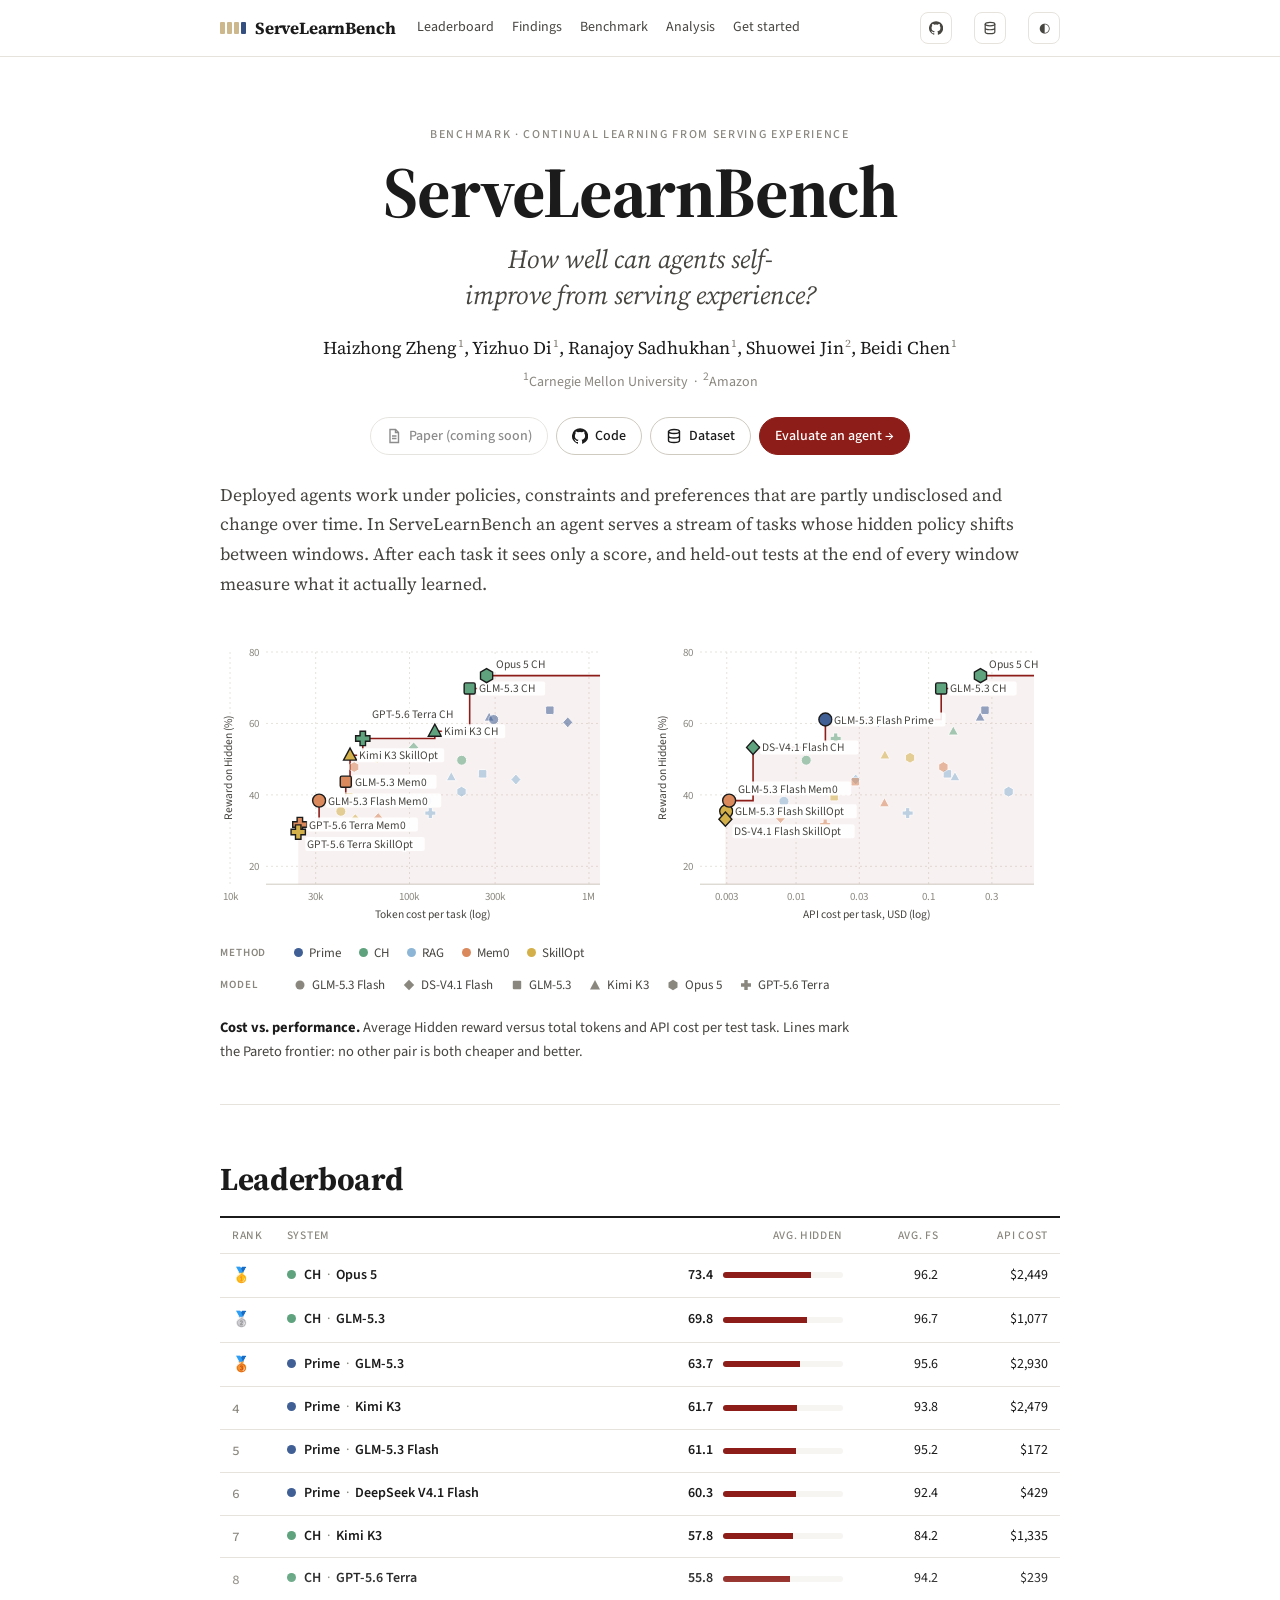
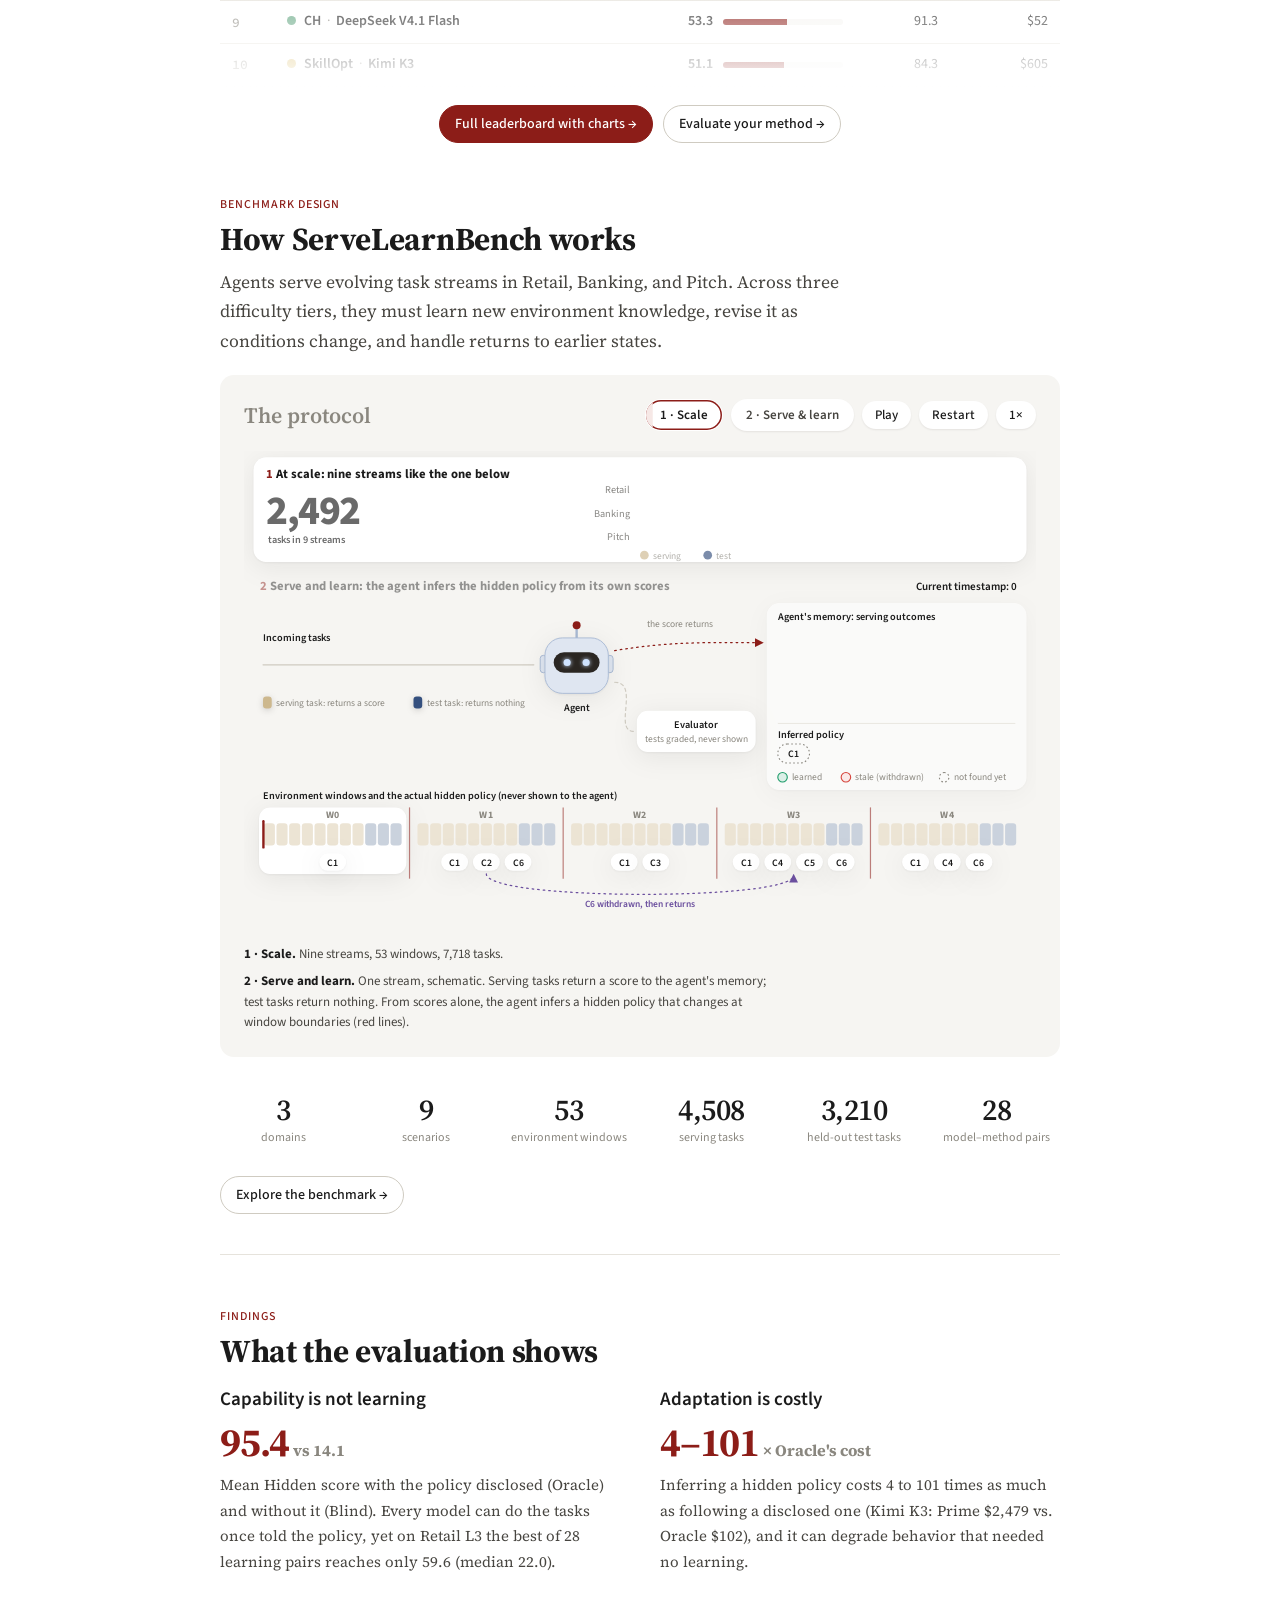
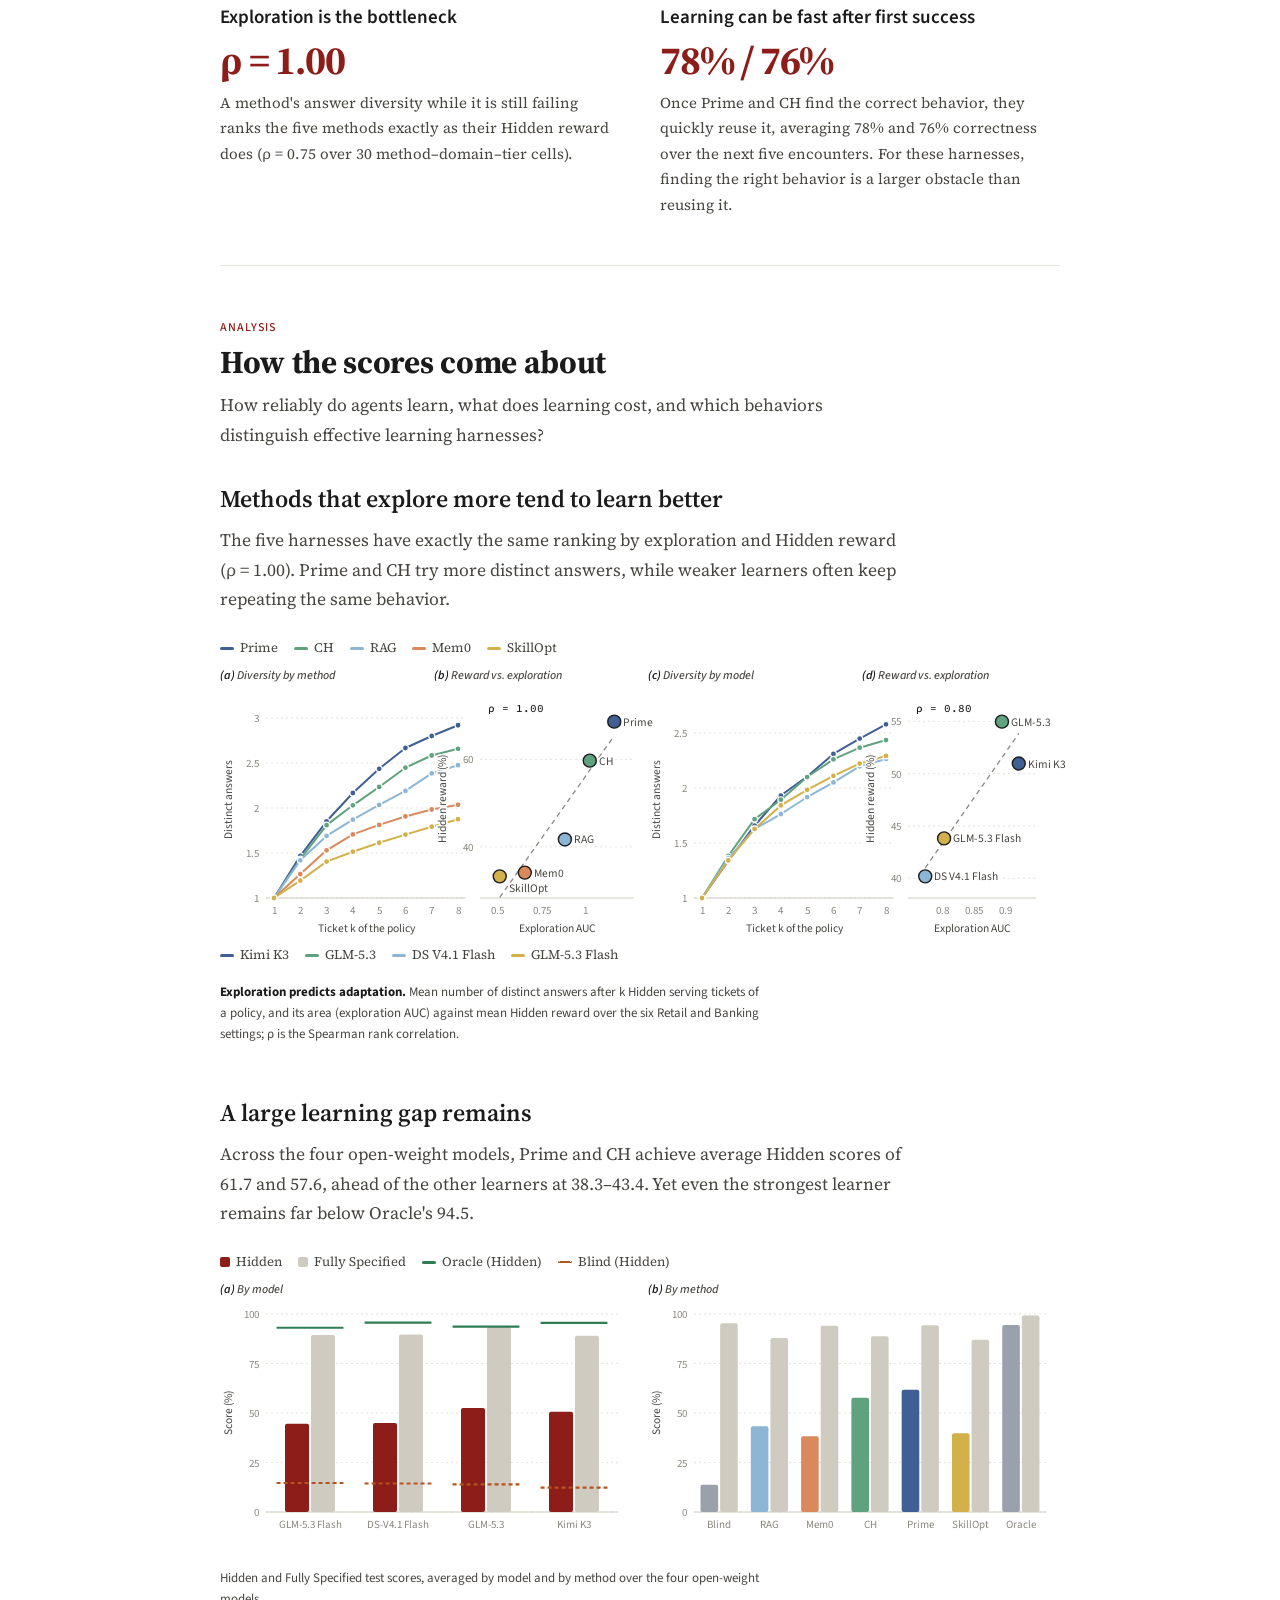
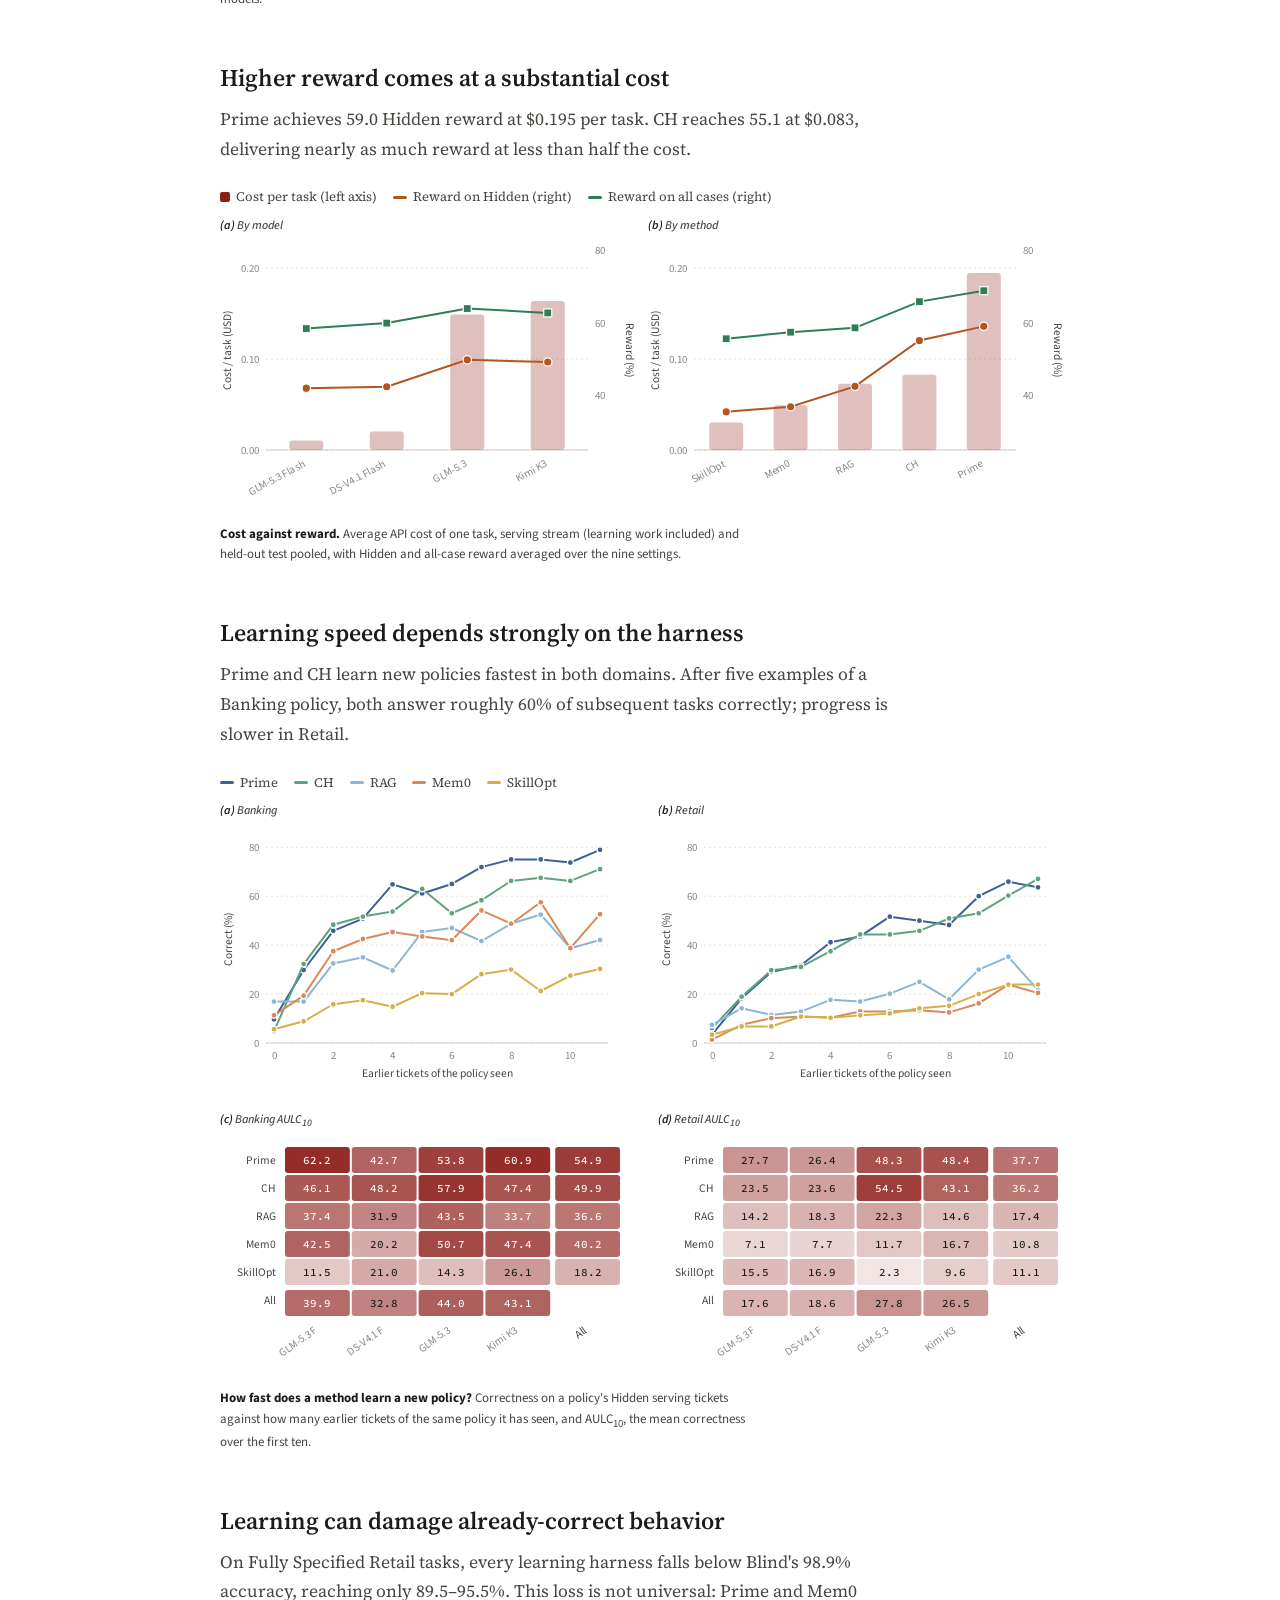
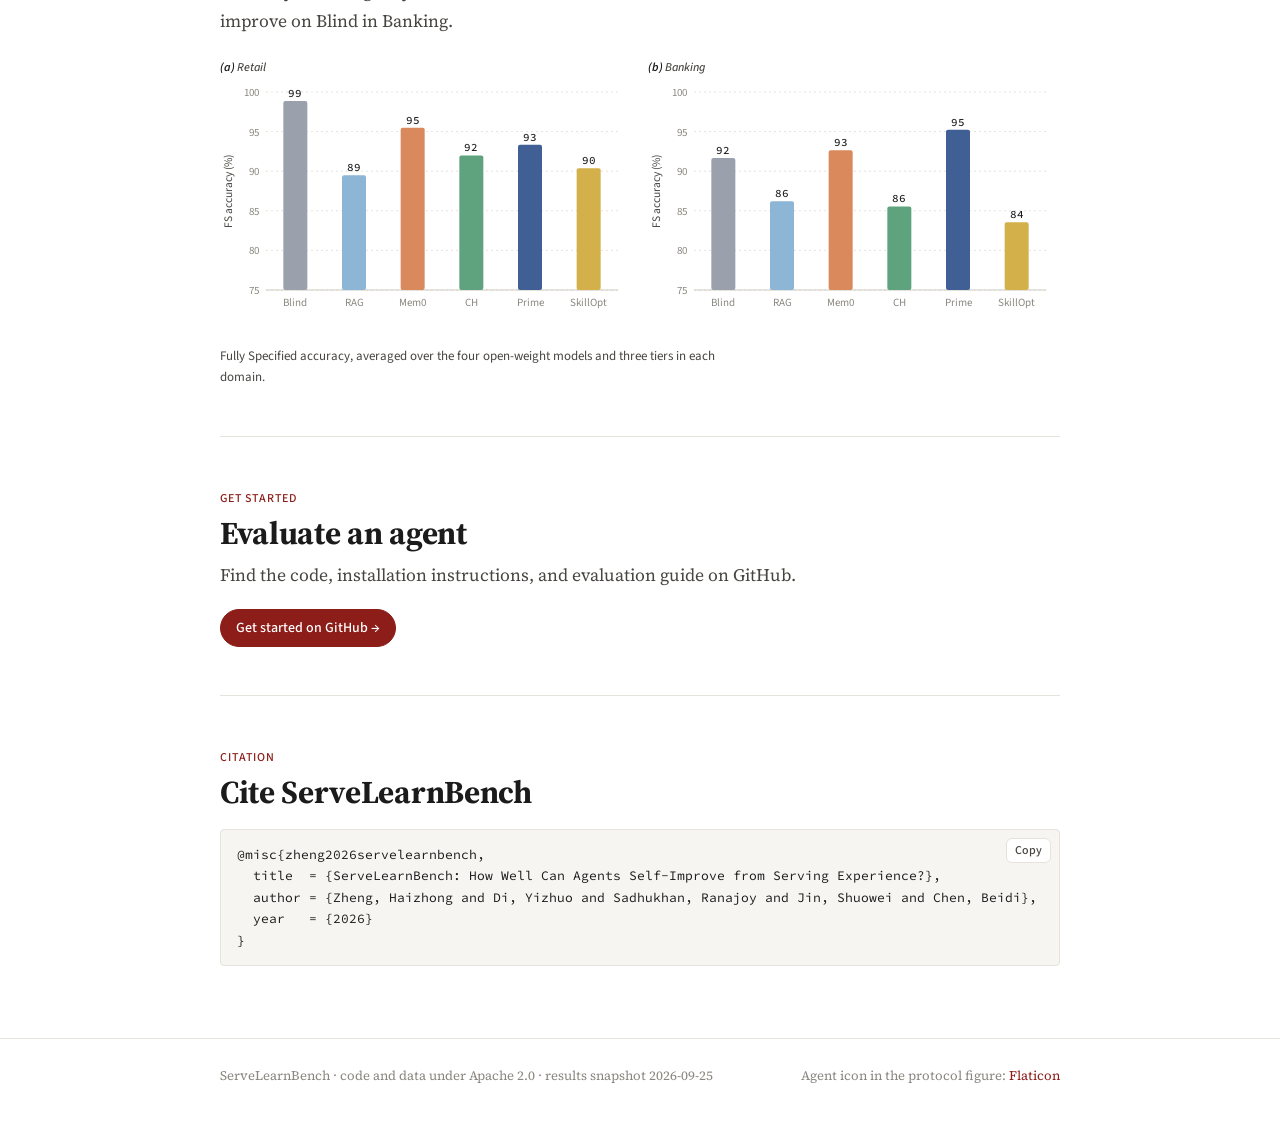
==== commit da712166: "Merge benchmark overview and lead analysis with exploration" ====
--- a/website/index.html
+++ b/website/index.html
@@ -444,7 +444,8 @@
 </section>
 
 <section class="protocol-preview" id="protocol">
-  <div class="sec-head"><div><div class="kicker">Benchmark Design</div><h2>How ServeLearnBench works</h2></div></div>
+  <div class="sec-head"><div><div class="kicker">Benchmark Design</div><h2>How ServeLearnBench works</h2>
+    <p class="sec-sub">Agents serve evolving task streams in Retail, Banking, and Pitch. Across three difficulty tiers, they must learn new environment knowledge, revise it as conditions change, and handle returns to earlier states.</p></div></div>
   <figure class="stream">
     <div class="stream-head"><span class="stream-title">The protocol</span>
     <div class="stream-ctl" id="stream-ctl">
@@ -457,6 +458,7 @@
     that changes at window boundaries (red lines).</span></figcaption>
   </figure>
   <div class="stats"><div class="stat"><b>3</b><span>domains</span></div><div class="stat"><b>9</b><span>scenarios</span></div><div class="stat"><b>53</b><span>environment windows</span></div><div class="stat"><b>4,508</b><span>serving tasks</span></div><div class="stat"><b>3,210</b><span>held-out test tasks</span></div><div class="stat"><b>28</b><span>model–method pairs</span></div></div>
+  <p><a class="btn" href="benchmark.html">Explore the benchmark →</a></p>
 </section>
 
 <section id="findings">
@@ -464,54 +466,10 @@
   <div class="findings"><div class="finding"><h3>Capability is not learning</h3><span class="big">95.4<small>vs 14.1</small></span><p>Mean Hidden score with the policy disclosed (Oracle) and without it (Blind). Every model can do the tasks once told the policy, yet on Retail L3 the best of 28 learning pairs reaches only 59.6 (median 22.0).</p></div><div class="finding"><h3>Adaptation is costly</h3><span class="big">4–101<small>× Oracle's cost</small></span><p>Inferring a hidden policy costs 4 to 101 times as much as following a disclosed one (Kimi K3: Prime $2,479 vs. Oracle $102), and it can degrade behavior that needed no learning.</p></div><div class="finding"><h3>Exploration is the bottleneck</h3><span class="big">ρ = 1.00</span><p>A method's answer diversity while it is still failing ranks the five methods exactly as their Hidden reward does (ρ = 0.75 over 30 method–domain–tier cells).</p></div><div class="finding"><h3>Learning can be fast after first success</h3><span class="big">78% / 76%</span><p>Once Prime and CH find the correct behavior, they quickly reuse it, averaging 78% and 76% correctness over the next five encounters. For these harnesses, finding the right behavior is a larger obstacle than reusing it.</p></div></div>
 </section>
 
-<section id="benchmark">
-  <div class="sec-head"><div><div class="kicker">Benchmark</div><h2>Three domains, three difficulty tiers</h2></div></div>
-  <p class="sec-sub">Agents serve evolving task streams in Retail, Banking, and Pitch. Across three difficulty tiers, they must learn new environment knowledge, revise it as conditions change, and handle returns to earlier states.</p>
-  <p><a class="btn" href="benchmark.html">Explore the benchmark →</a></p>
-</section>
-
 <section id="analysis">
   <div class="sec-head"><div><div class="kicker">Analysis</div><h2>How the scores come about</h2>
   <p class="sec-sub">How reliably do agents learn, what does learning cost, and which behaviors distinguish effective learning harnesses?</p></div></div>
   <div class="analysis-stories">
-    <article class="analysis-story">
-      <h3>A large learning gap remains</h3>
-      <p class="takeaway">Across the four open-weight models, Prime and CH achieve average Hidden scores of 61.7 and 57.6, ahead of the other learners at 38.3–43.4. Yet even the strongest learner remains far below Oracle's 94.5.</p>
-    <div class="fig"><div class="legend" id="leg-avg"></div>
-      <div class="fig-grid"><div><p class="panel-title"><b>(a)</b> By model</p><div class="chart" id="avg-model"></div></div>
-      <div><p class="panel-title"><b>(b)</b> By method</p><div class="chart" id="avg-harness"></div></div></div>
-      <p class="caption">Hidden and Fully Specified test scores, averaged by model and by method over the four open-weight models.</p></div>
-    </article>
-
-    <article class="analysis-story">
-      <h3>Higher reward comes at a substantial cost</h3>
-      <p class="takeaway">Prime achieves 59.0 Hidden reward at $0.195 per task. CH reaches 55.1 at $0.083, delivering nearly as much reward at less than half the cost.</p>
-    <div class="fig"><div class="legend" id="leg-cm"></div>
-      <div class="fig-grid"><div><p class="panel-title"><b>(a)</b> By model</p><div class="chart" id="cm-model"></div></div>
-      <div><p class="panel-title"><b>(b)</b> By method</p><div class="chart" id="cm-harness"></div></div></div>
-      <p class="caption"><b>Cost against reward.</b> Average API cost of one task, serving stream (learning work included) and held-out test pooled, with Hidden and all-case reward averaged over the nine settings.</p></div>
-    </article>
-
-    <article class="analysis-story">
-      <h3>Learning speed depends strongly on the harness</h3>
-      <p class="takeaway">Prime and CH learn new policies fastest in both domains. After five examples of a Banking policy, both answer roughly 60% of subsequent tasks correctly; progress is slower in Retail.</p>
-    <div class="fig"><div class="legend" id="leg-harness-2"></div>
-      <div class="fig-grid learning-speed-grid"><div><p class="panel-title"><b>(a)</b> Banking</p><div class="chart" id="ls-bank"></div></div>
-      <div><p class="panel-title"><b>(b)</b> Retail</p><div class="chart" id="ls-retail"></div></div>
-      <div><p class="panel-title"><b>(c)</b> Banking AULC<sub>10</sub></p><div class="chart" id="hm-bank"></div></div>
-      <div><p class="panel-title"><b>(d)</b> Retail AULC<sub>10</sub></p><div class="chart" id="hm-retail"></div></div></div>
-      <p class="caption"><b>How fast does a method learn a new policy?</b> Correctness on a policy's Hidden serving tickets against how many earlier tickets of the same policy it has seen, and AULC<sub>10</sub>, the mean correctness over the first ten.</p></div>
-    </article>
-
-    <article class="analysis-story">
-      <h3>Learning can damage already-correct behavior</h3>
-      <p class="takeaway">On Fully Specified Retail tasks, every learning harness falls below Blind's 98.9% accuracy, reaching only 89.5–95.5%. This loss is not universal: Prime and Mem0 improve on Blind in Banking.</p>
-    <div class="fig">
-      <div class="fig-grid"><div><p class="panel-title"><b>(a)</b> Retail</p><div class="chart" id="fs-retail"></div></div>
-      <div><p class="panel-title"><b>(b)</b> Banking</p><div class="chart" id="fs-banking"></div></div></div>
-      <p class="caption">Fully Specified accuracy, averaged over the four open-weight models and three tiers in each domain.</p></div>
-    </article>
-
     <article class="analysis-story">
       <h3>Methods that explore more tend to learn better</h3>
       <p class="takeaway">The five harnesses have exactly the same ranking by exploration and Hidden reward (ρ = 1.00). Prime and CH try more distinct answers, while weaker learners often keep repeating the same behavior.</p>
@@ -523,6 +481,45 @@
       <div class="legend" id="leg-models" style="margin-top:6px"></div>
       <p class="caption"><b>Exploration predicts adaptation.</b> Mean number of distinct answers after k Hidden serving tickets of a policy, and its area (exploration AUC) against mean Hidden reward over the six Retail and Banking settings; ρ is the Spearman rank correlation.</p></div>
     </article>
+
+    <article class="analysis-story">
+      <h3>A large learning gap remains</h3>
+      <p class="takeaway">Across the four open-weight models, Prime and CH achieve average Hidden scores of 61.7 and 57.6, ahead of the other learners at 38.3–43.4. Yet even the strongest learner remains far below Oracle's 94.5.</p>
+    <div class="fig"><div class="legend" id="leg-avg"></div>
+      <div class="fig-grid"><div><p class="panel-title"><b>(a)</b> By model</p><div class="chart" id="avg-model"></div></div>
+      <div><p class="panel-title"><b>(b)</b> By method</p><div class="chart" id="avg-harness"></div></div></div>
+      <p class="caption">Hidden and Fully Specified test scores, averaged by model and by method over the four open-weight models.</p></div>
+    </article>
+
+    <article class="analysis-story">
+      <h3>Higher reward comes at a substantial cost</h3>
+      <p class="takeaway">Prime achieves 59.0 Hidden reward at $0.195 per task. CH reaches 55.1 at $0.083, delivering nearly as much reward at less than half the cost.</p>
+    <div class="fig"><div class="legend" id="leg-cm"></div>
+      <div class="fig-grid"><div><p class="panel-title"><b>(a)</b> By model</p><div class="chart" id="cm-model"></div></div>
+      <div><p class="panel-title"><b>(b)</b> By method</p><div class="chart" id="cm-harness"></div></div></div>
+      <p class="caption"><b>Cost against reward.</b> Average API cost of one task, serving stream (learning work included) and held-out test pooled, with Hidden and all-case reward averaged over the nine settings.</p></div>
+    </article>
+
+    <article class="analysis-story">
+      <h3>Learning speed depends strongly on the harness</h3>
+      <p class="takeaway">Prime and CH learn new policies fastest in both domains. After five examples of a Banking policy, both answer roughly 60% of subsequent tasks correctly; progress is slower in Retail.</p>
+    <div class="fig"><div class="legend" id="leg-harness-2"></div>
+      <div class="fig-grid learning-speed-grid"><div><p class="panel-title"><b>(a)</b> Banking</p><div class="chart" id="ls-bank"></div></div>
+      <div><p class="panel-title"><b>(b)</b> Retail</p><div class="chart" id="ls-retail"></div></div>
+      <div><p class="panel-title"><b>(c)</b> Banking AULC<sub>10</sub></p><div class="chart" id="hm-bank"></div></div>
+      <div><p class="panel-title"><b>(d)</b> Retail AULC<sub>10</sub></p><div class="chart" id="hm-retail"></div></div></div>
+      <p class="caption"><b>How fast does a method learn a new policy?</b> Correctness on a policy's Hidden serving tickets against how many earlier tickets of the same policy it has seen, and AULC<sub>10</sub>, the mean correctness over the first ten.</p></div>
+    </article>
+
+    <article class="analysis-story">
+      <h3>Learning can damage already-correct behavior</h3>
+      <p class="takeaway">On Fully Specified Retail tasks, every learning harness falls below Blind's 98.9% accuracy, reaching only 89.5–95.5%. This loss is not universal: Prime and Mem0 improve on Blind in Banking.</p>
+    <div class="fig">
+      <div class="fig-grid"><div><p class="panel-title"><b>(a)</b> Retail</p><div class="chart" id="fs-retail"></div></div>
+      <div><p class="panel-title"><b>(b)</b> Banking</p><div class="chart" id="fs-banking"></div></div></div>
+      <p class="caption">Fully Specified accuracy, averaged over the four open-weight models and three tiers in each domain.</p></div>
+    </article>
+
 
   </div>
 
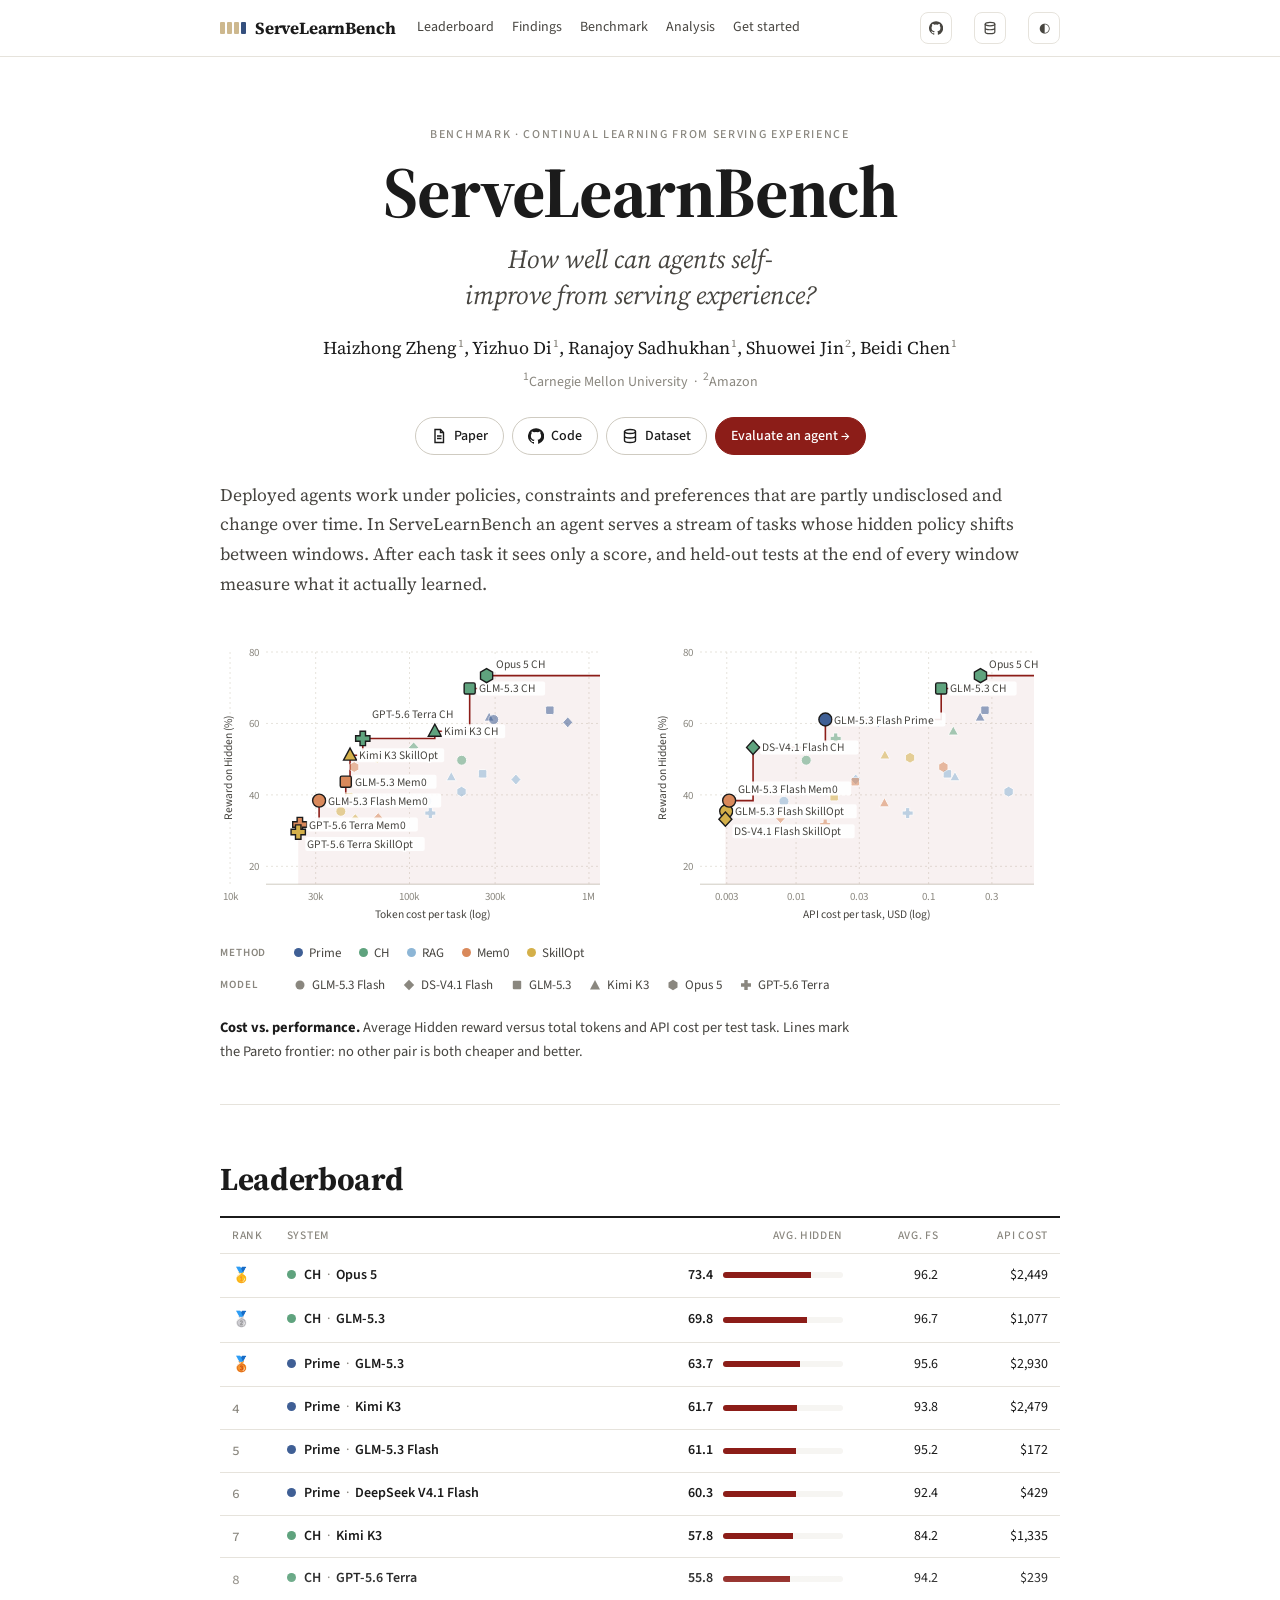
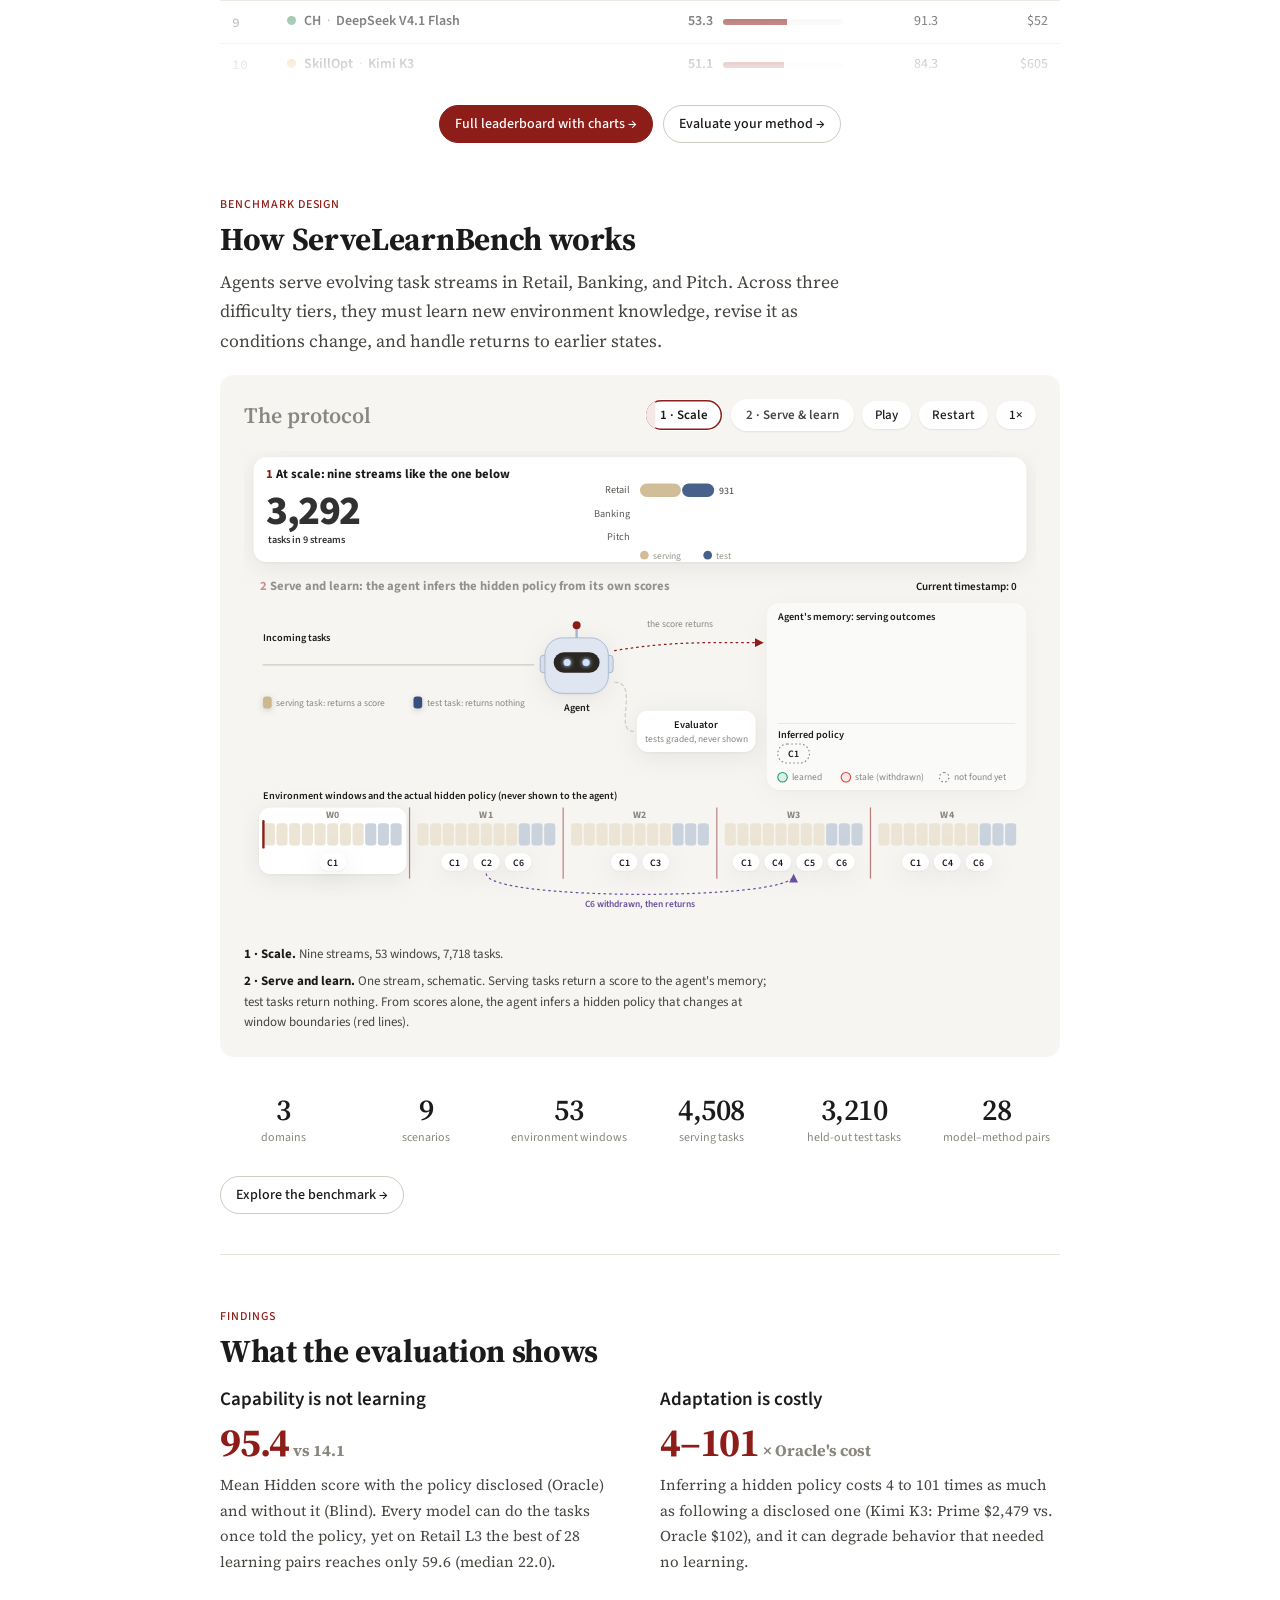
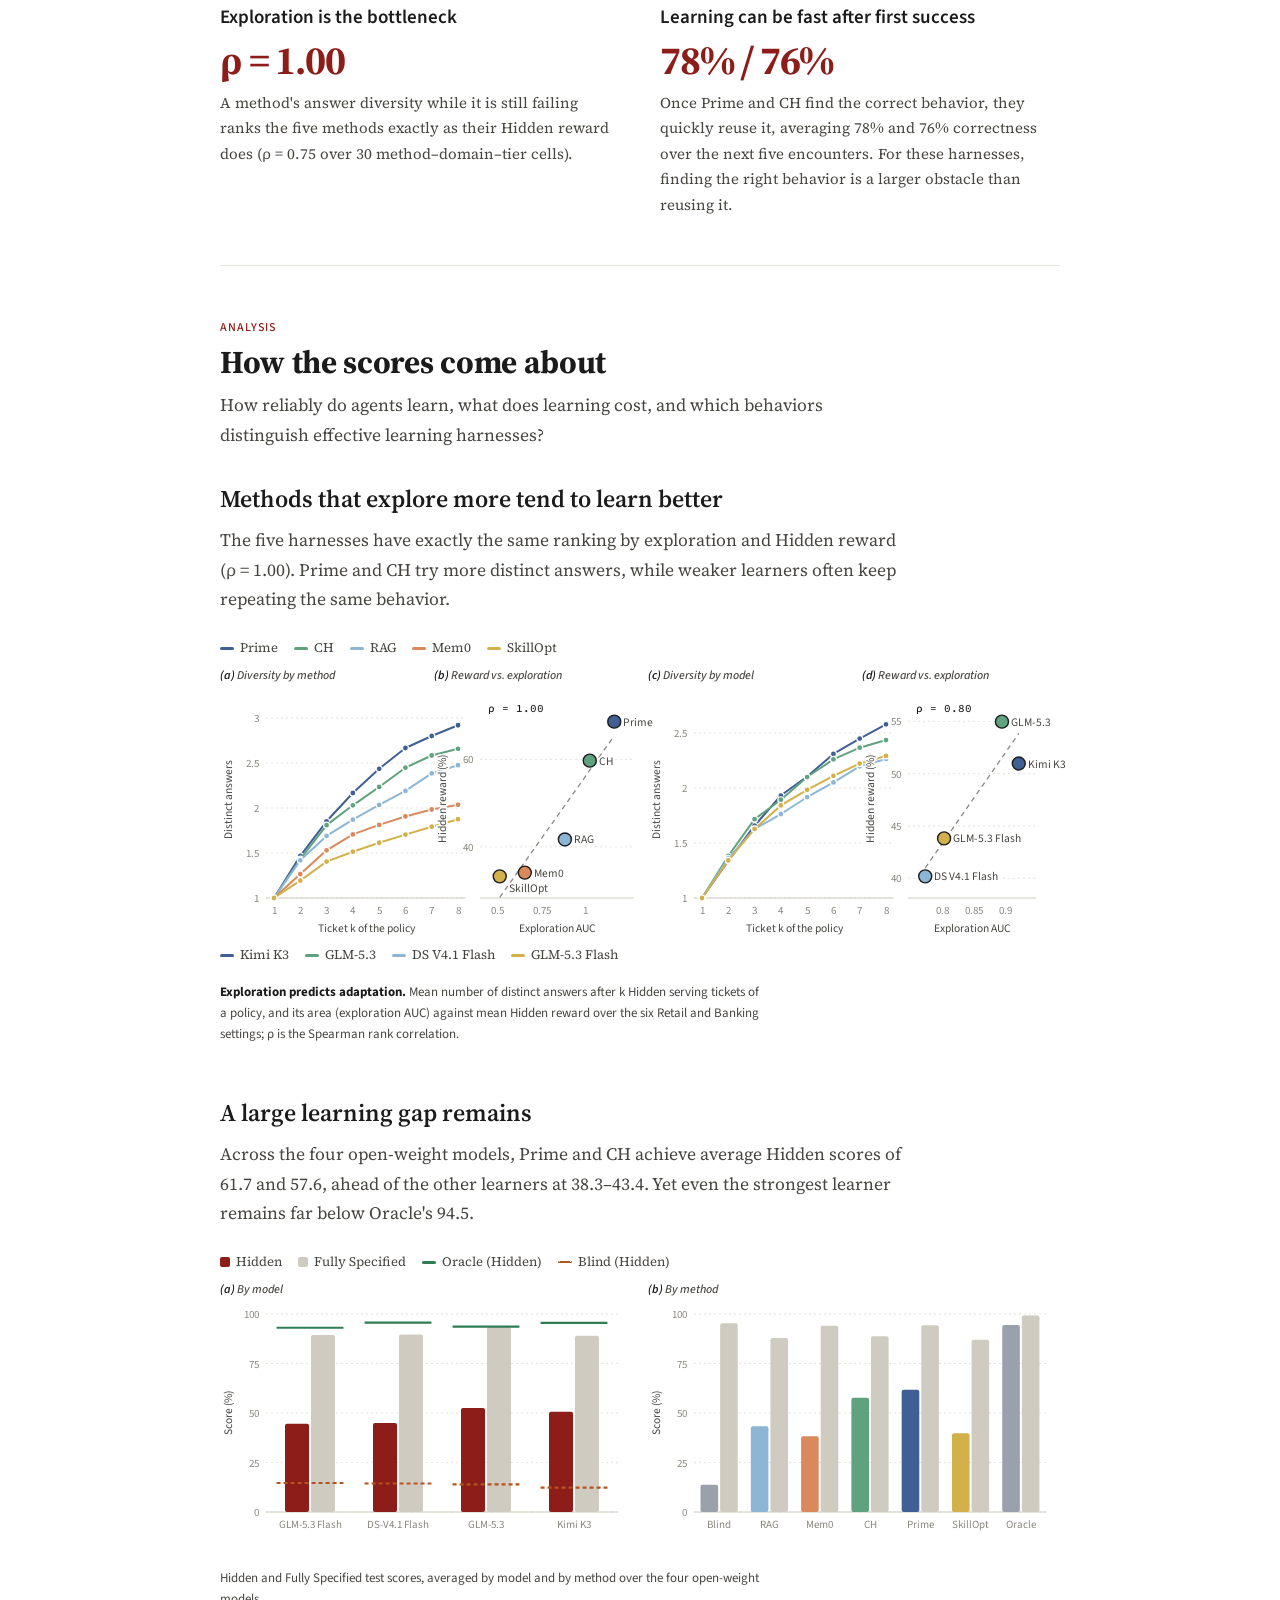
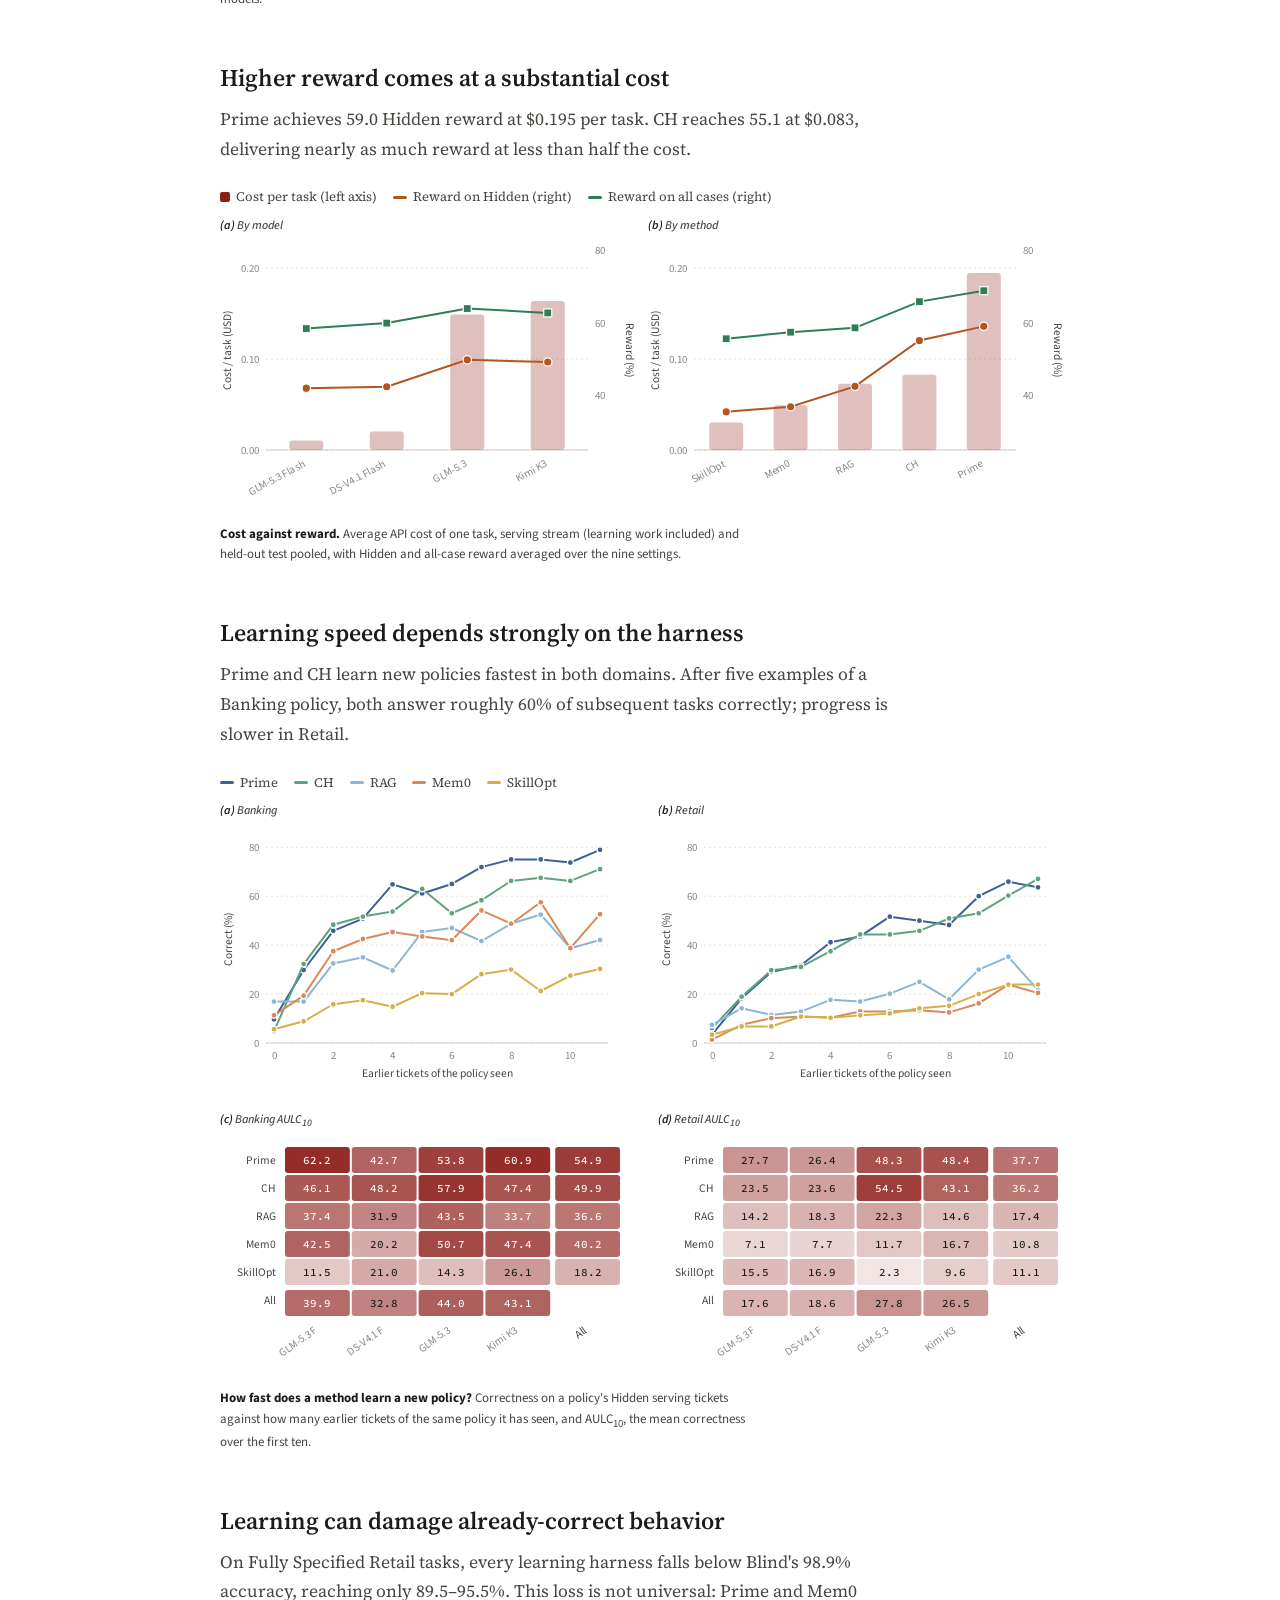
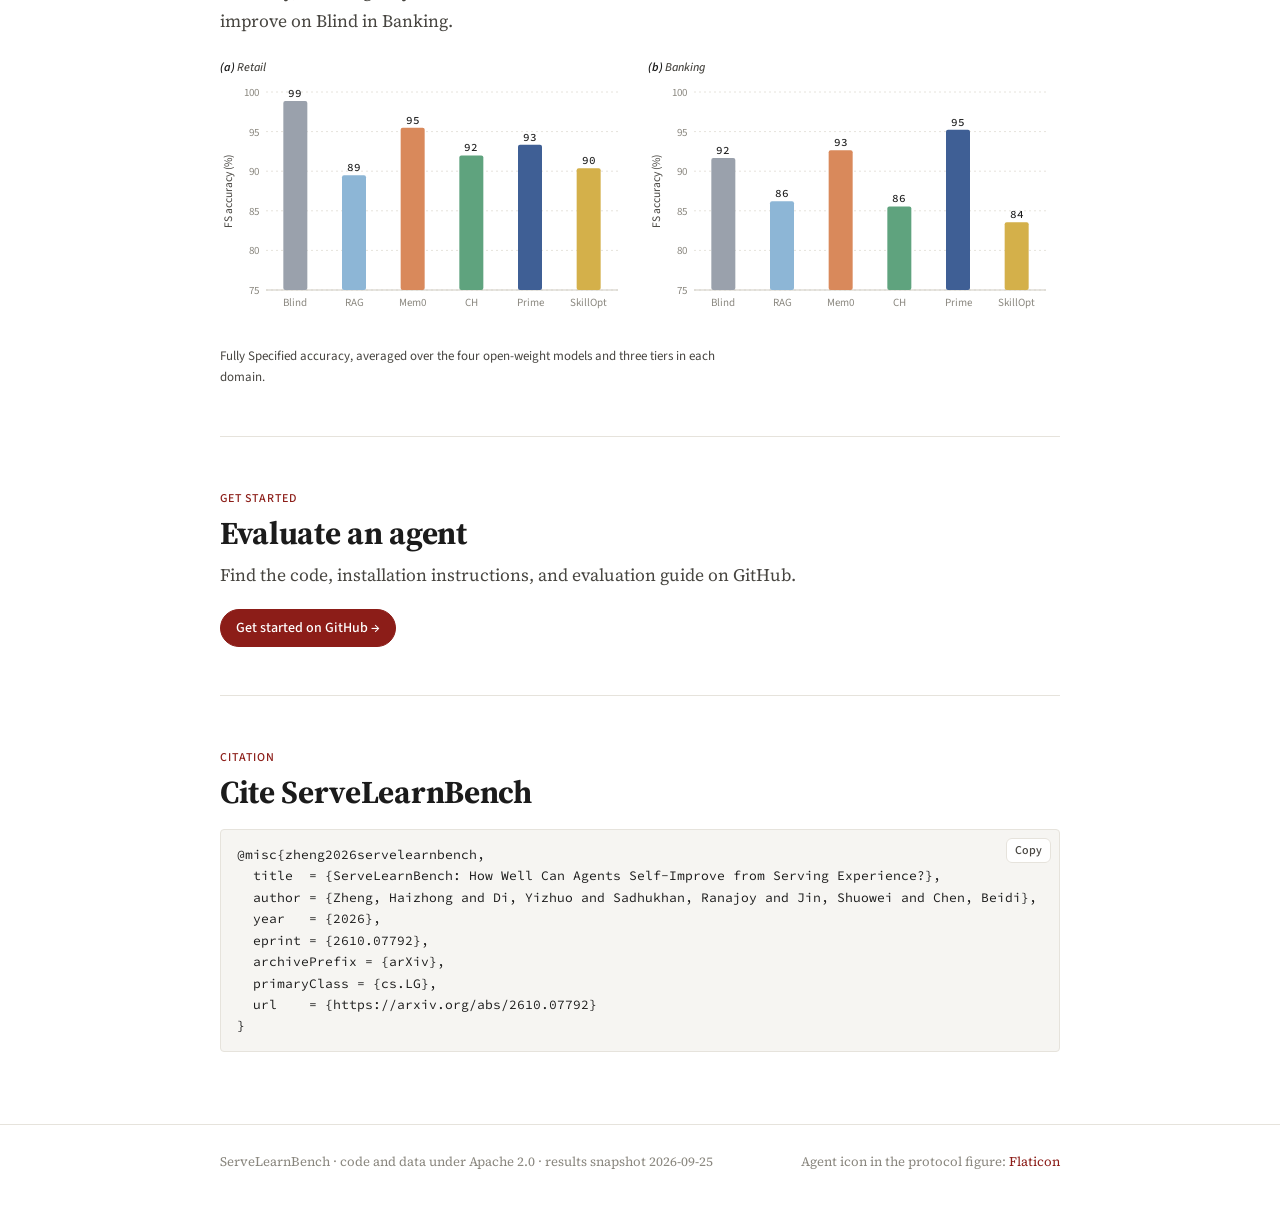
==== commit c6c18761: "Add published arXiv paper link and citation metadata" ====
--- a/website/index.html
+++ b/website/index.html
@@ -421,7 +421,7 @@
   <p class="question">How well can agents self-improve from serving experience?</p>
   <p class="authors">Haizhong Zheng<sup>1</sup>, Yizhuo Di<sup>1</sup>, Ranajoy Sadhukhan<sup>1</sup>, Shuowei Jin<sup>2</sup>, Beidi Chen<sup>1</sup></p>
 <p class="affils"><sup>1</sup>Carnegie Mellon University &nbsp;·&nbsp; <sup>2</sup>Amazon</p>
-  <div class="links"><a class="btn disabled" aria-disabled="true"><svg viewBox="0 0 16 16" fill="none" stroke="currentColor" stroke-width="1.4"><path d="M4 1.5h5.5L12.5 4.5v10H4z"/><path d="M9.5 1.5v3h3M6 8h4.5M6 10.5h4.5"/></svg>Paper (coming soon)</a><a class="btn" href="https://github.com/Infini-AI-Lab/ServeLearnBench"><svg viewBox="0 0 16 16" fill="currentColor"><path d="M8 .2a8 8 0 0 0-2.5 15.6c.4 0 .5-.2.5-.4v-1.4c-2.2.5-2.7-1-2.7-1-.4-.9-.9-1.2-.9-1.2-.7-.5.1-.5.1-.5.8.1 1.2.8 1.2.8.7 1.2 1.9.9 2.3.7.1-.5.3-.9.5-1.1-1.8-.2-3.6-.9-3.6-4 0-.9.3-1.6.8-2.1-.1-.2-.4-1 .1-2.1 0 0 .7-.2 2.2.8a7.6 7.6 0 0 1 4 0c1.5-1 2.2-.8 2.2-.8.4 1.1.2 1.9.1 2.1.5.6.8 1.3.8 2.1 0 3.1-1.9 3.8-3.6 4 .3.3.6.8.6 1.5v2.2c0 .2.1.5.6.4A8 8 0 0 0 8 .2z"/></svg>Code</a><a class="btn" href="https://huggingface.co/datasets/haizhongzheng/ServeLearnBench"><svg viewBox="0 0 16 16" fill="none" stroke="currentColor" stroke-width="1.4"><ellipse cx="8" cy="3.5" rx="5.5" ry="2"/><path d="M2.5 3.5v9c0 1.1 2.5 2 5.5 2s5.5-.9 5.5-2v-9M2.5 8c0 1.1 2.5 2 5.5 2s5.5-.9 5.5-2"/></svg>Dataset</a><a class="btn primary" href="#start">Evaluate an agent →</a></div>
+  <div class="links"><a class="btn" href="https://arxiv.org/abs/2610.07792"><svg viewBox="0 0 16 16" fill="none" stroke="currentColor" stroke-width="1.4"><path d="M4 1.5h5.5L12.5 4.5v10H4z"/><path d="M9.5 1.5v3h3M6 8h4.5M6 10.5h4.5"/></svg>Paper</a><a class="btn" href="https://github.com/Infini-AI-Lab/ServeLearnBench"><svg viewBox="0 0 16 16" fill="currentColor"><path d="M8 .2a8 8 0 0 0-2.5 15.6c.4 0 .5-.2.5-.4v-1.4c-2.2.5-2.7-1-2.7-1-.4-.9-.9-1.2-.9-1.2-.7-.5.1-.5.1-.5.8.1 1.2.8 1.2.8.7 1.2 1.9.9 2.3.7.1-.5.3-.9.5-1.1-1.8-.2-3.6-.9-3.6-4 0-.9.3-1.6.8-2.1-.1-.2-.4-1 .1-2.1 0 0 .7-.2 2.2.8a7.6 7.6 0 0 1 4 0c1.5-1 2.2-.8 2.2-.8.4 1.1.2 1.9.1 2.1.5.6.8 1.3.8 2.1 0 3.1-1.9 3.8-3.6 4 .3.3.6.8.6 1.5v2.2c0 .2.1.5.6.4A8 8 0 0 0 8 .2z"/></svg>Code</a><a class="btn" href="https://huggingface.co/datasets/haizhongzheng/ServeLearnBench"><svg viewBox="0 0 16 16" fill="none" stroke="currentColor" stroke-width="1.4"><ellipse cx="8" cy="3.5" rx="5.5" ry="2"/><path d="M2.5 3.5v9c0 1.1 2.5 2 5.5 2s5.5-.9 5.5-2v-9M2.5 8c0 1.1 2.5 2 5.5 2s5.5-.9 5.5-2"/></svg>Dataset</a><a class="btn primary" href="#start">Evaluate an agent →</a></div>
   <p class="lede">Deployed agents work under policies, constraints and preferences that are partly undisclosed and change over time.
   In ServeLearnBench an agent serves a stream of tasks whose hidden policy shifts between windows. After each task it sees only a score,
   and held-out tests at the end of every window measure what it actually learned.</p>
@@ -536,7 +536,11 @@
   <pre class="code"><button class="copy" type="button">Copy</button>@misc{zheng2026servelearnbench,
   title  = {ServeLearnBench: How Well Can Agents Self-Improve from Serving Experience?},
   author = {Zheng, Haizhong and Di, Yizhuo and Sadhukhan, Ranajoy and Jin, Shuowei and Chen, Beidi},
-  year   = {2026}
+  year   = {2026},
+  eprint = {2610.07792},
+  archivePrefix = {arXiv},
+  primaryClass = {cs.LG},
+  url    = {https://arxiv.org/abs/2610.07792}
 }</pre>
 </section>
 </main>
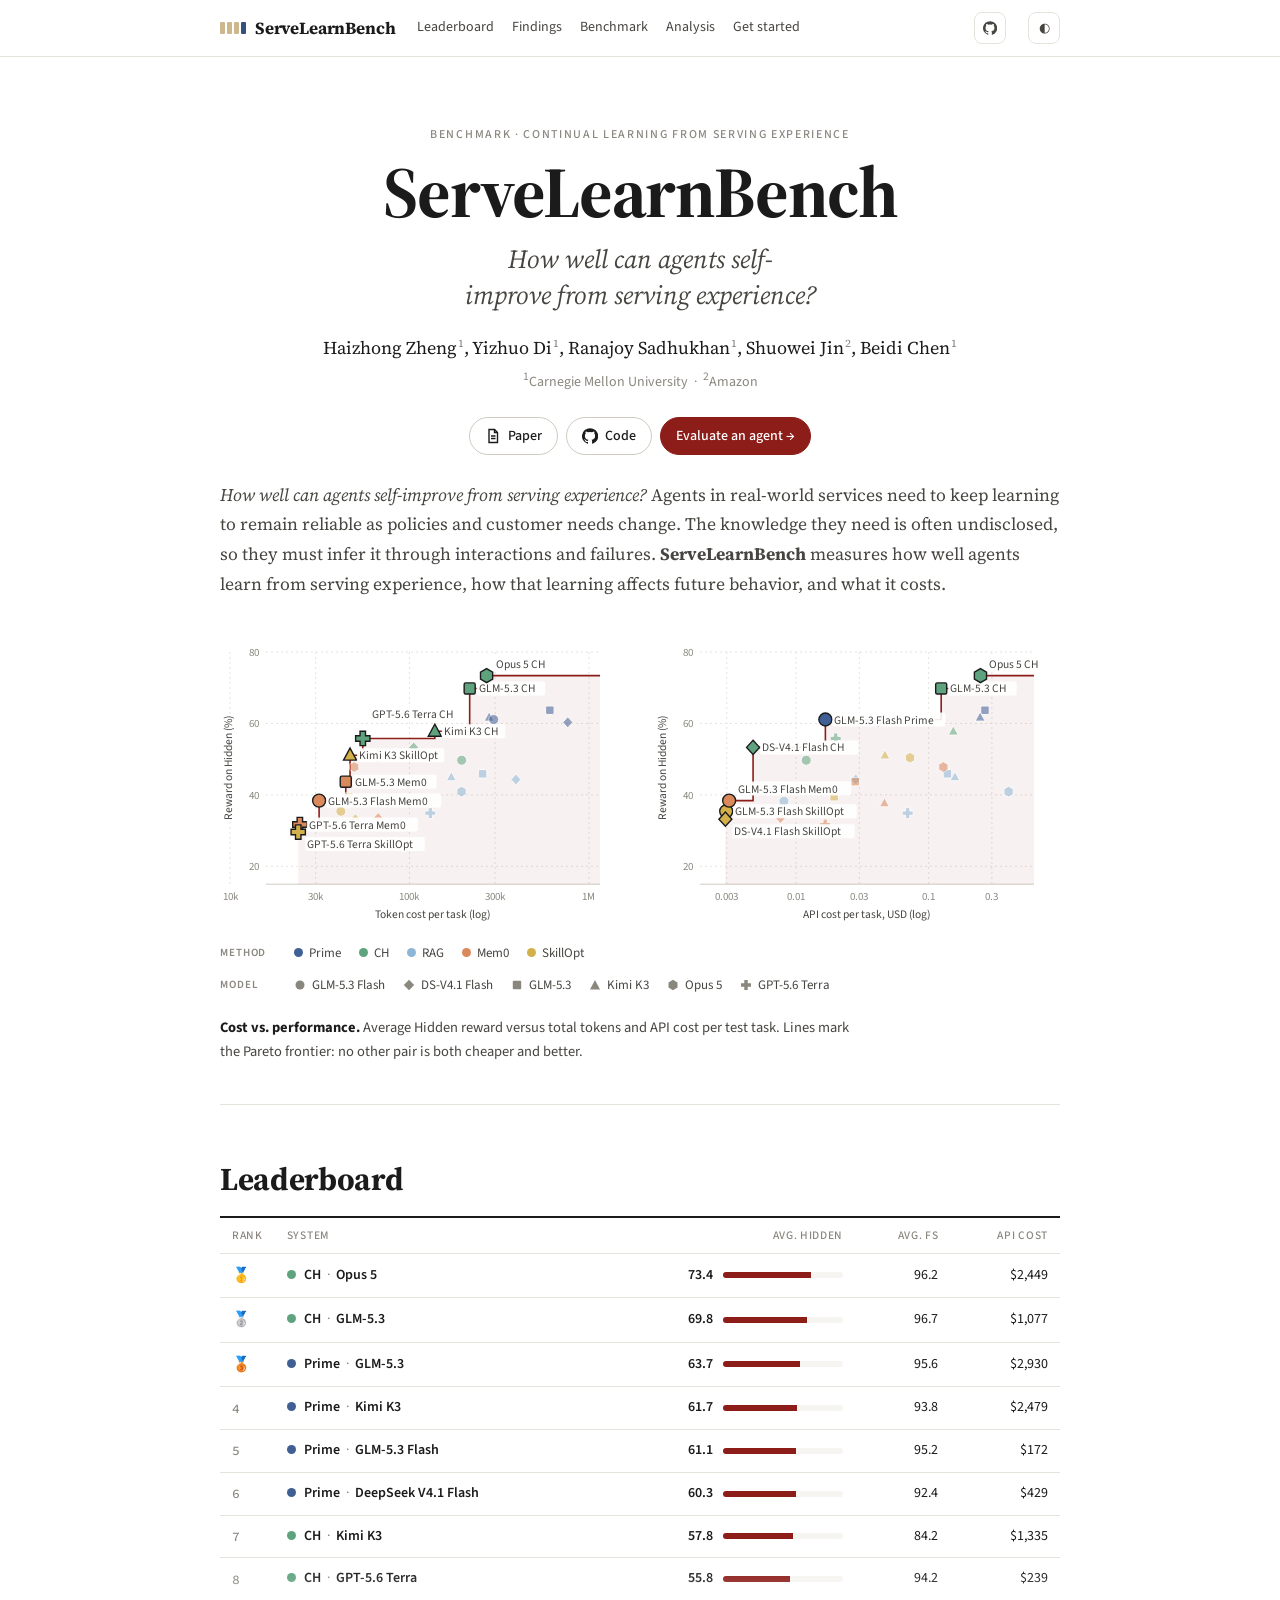
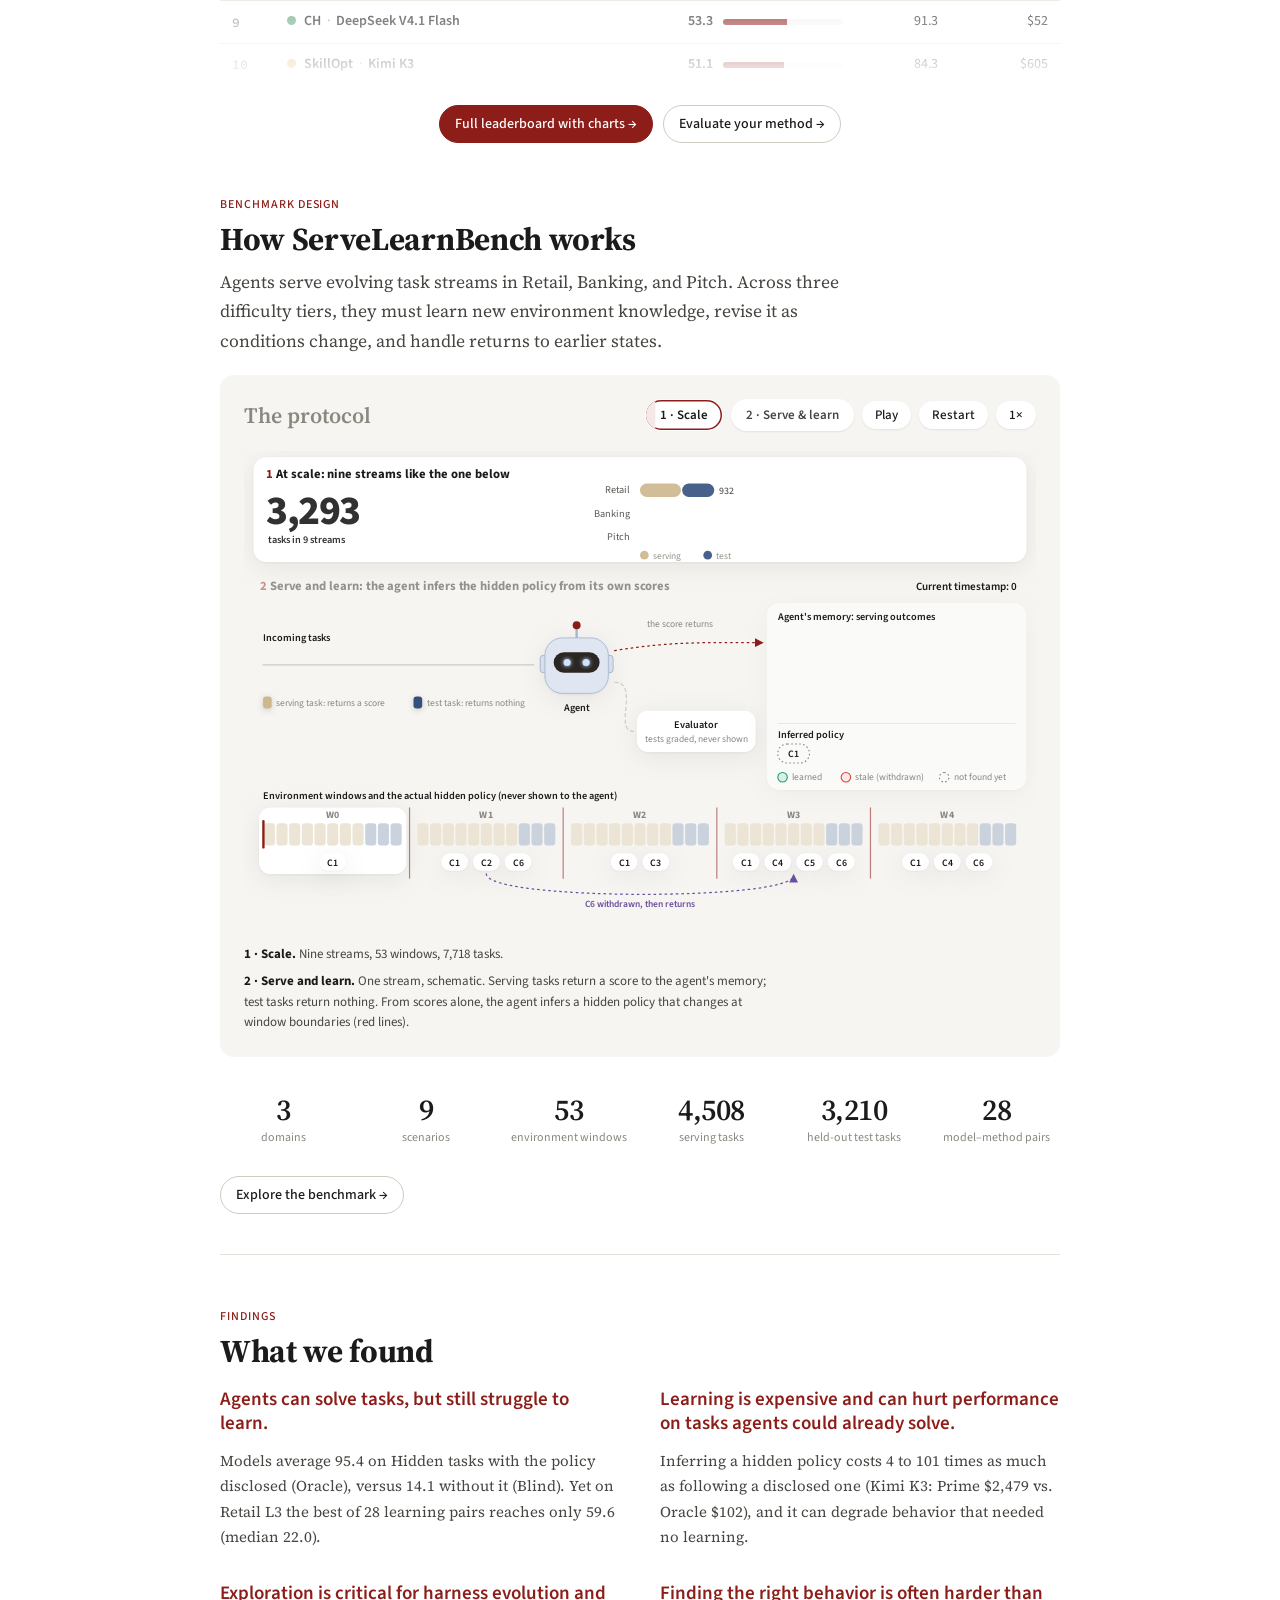
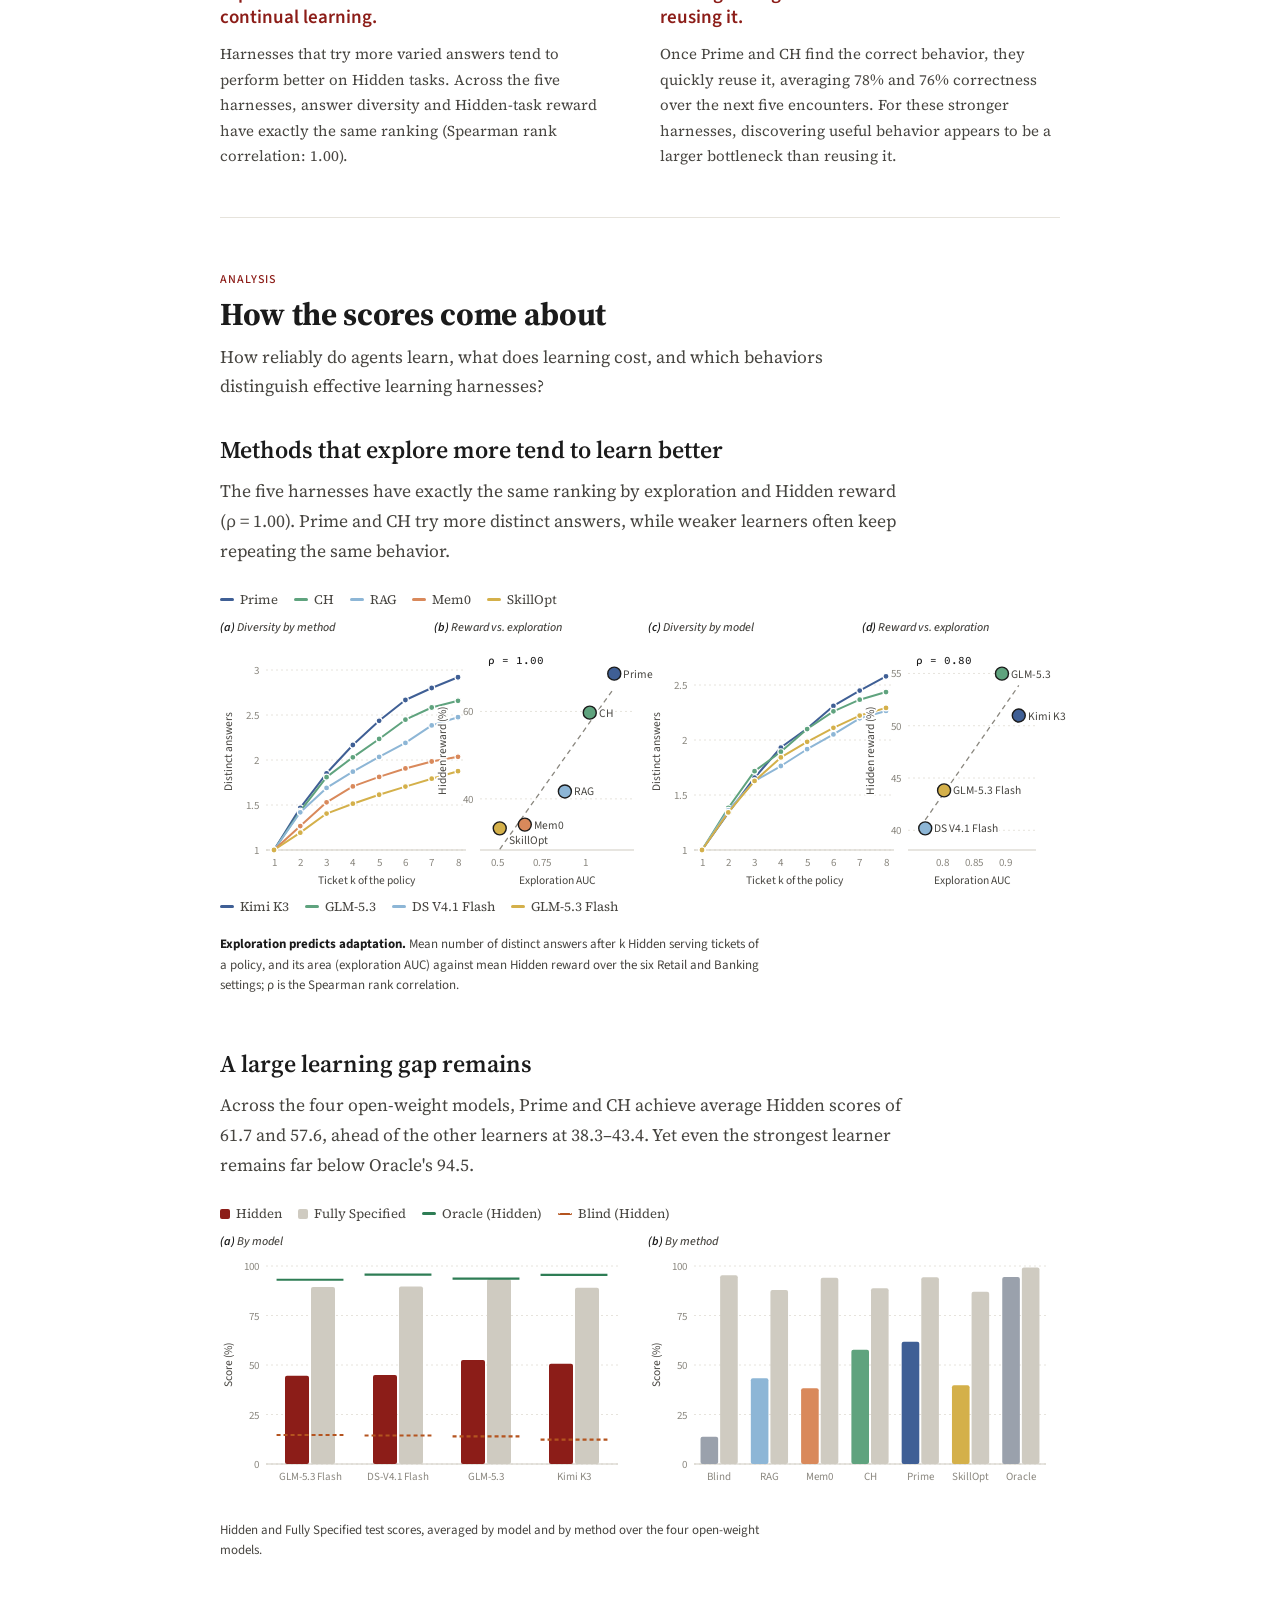
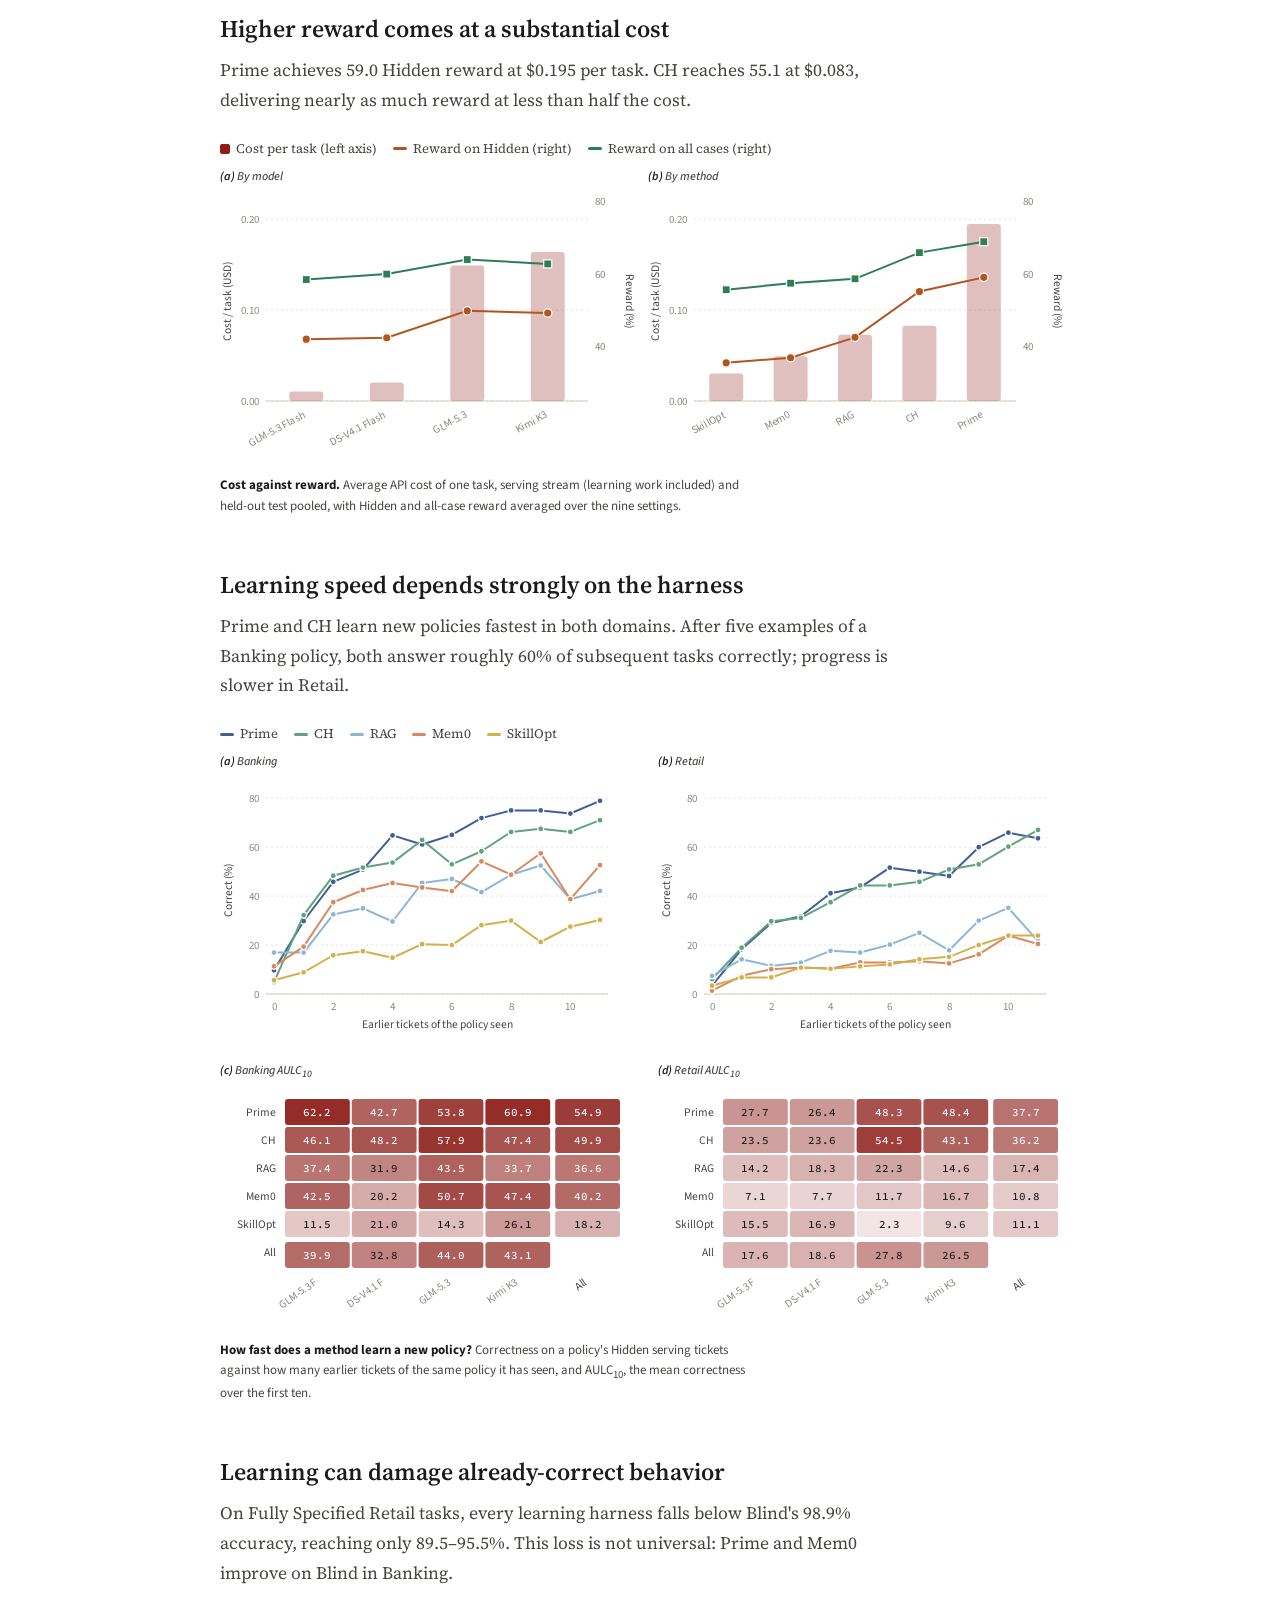
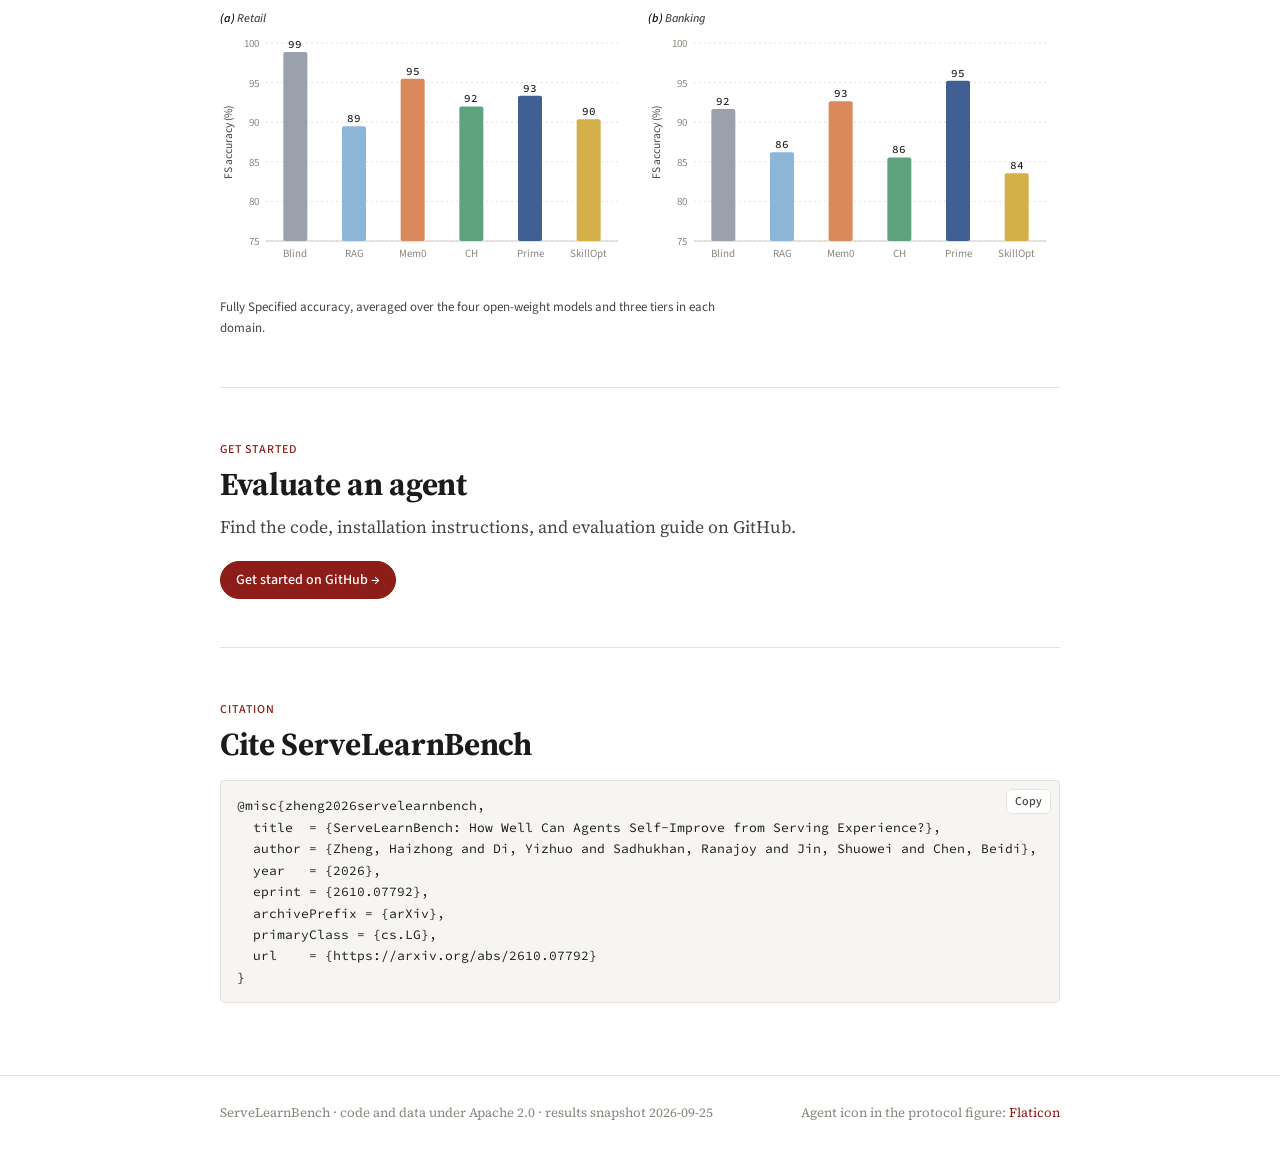
==== commit 57aa919b: "Clarify website findings, add favicon, and hide dataset links" ====
--- a/website/index.html
+++ b/website/index.html
@@ -5,6 +5,10 @@
 <meta name="viewport" content="width=device-width,initial-scale=1,viewport-fit=cover">
 <title>ServeLearnBench</title>
 <meta name="description" content="ServeLearnBench: how well can agents self-improve from serving experience? Benchmark, leaderboard and analyses.">
+<link rel="icon" href="assets/favicon.ico" sizes="16x16 32x32">
+<link rel="icon" type="image/png" href="assets/favicon.png" sizes="32x32">
+<link rel="icon" type="image/svg+xml" href="assets/favicon.svg" sizes="any">
+<link rel="apple-touch-icon" href="assets/apple-touch-icon.png">
 <link rel="preconnect" href="https://fonts.googleapis.com"><link rel="preconnect" href="https://fonts.gstatic.com" crossorigin>
 <link rel="preconnect" href="https://fonts.googleapis.com"><link rel="preconnect" href="https://fonts.gstatic.com" crossorigin><link rel="stylesheet" href="https://fonts.googleapis.com/css2?family=Source+Serif+4:opsz,wght@8..60,400;8..60,600;8..60,700&family=Source+Sans+3:wght@400;500;600&family=Source+Code+Pro:wght@400;500&display=swap">
 <style>:root{
@@ -393,7 +397,7 @@
 .caption{font-family:var(--sans);font-size:14.5px}
 .findings{grid-template-columns:repeat(2,minmax(0,1fr));gap:32px 40px;border:0}
 .finding,.finding+.finding{padding:0;border:0}
-.finding .big{font-family:"Source Serif 4",Georgia,serif;font-weight:700;color:var(--accent)}
+.finding h3{color:var(--accent);margin-bottom:12px}
 @media(max-width:640px){.findings{grid-template-columns:minmax(0,1fr)}}
 table{font-family:var(--sans)}th{font-family:var(--sans);letter-spacing:.06em}
 .scorebar i{background:var(--accent)}
@@ -407,10 +411,11 @@
 </style>
 </head>
 <body>
+
 <nav class="nav" aria-label="Sections"><div class="wrap">
   <a class="brand" href="index.html"><span class="brand-mark" aria-hidden="true"><i></i><i></i><i></i><i></i></span>ServeLearnBench</a>
   <div class="nav-links"><a href="leaderboard.html">Leaderboard</a><a href="index.html#findings">Findings</a><a href="benchmark.html">Benchmark</a><a href="index.html#analysis">Analysis</a><a href="index.html#start">Get started</a></div>
-  <a class="icon-btn" href="https://github.com/Infini-AI-Lab/ServeLearnBench" aria-label="Code" title="Code"><svg viewBox="0 0 16 16" fill="currentColor"><path d="M8 .2a8 8 0 0 0-2.5 15.6c.4 0 .5-.2.5-.4v-1.4c-2.2.5-2.7-1-2.7-1-.4-.9-.9-1.2-.9-1.2-.7-.5.1-.5.1-.5.8.1 1.2.8 1.2.8.7 1.2 1.9.9 2.3.7.1-.5.3-.9.5-1.1-1.8-.2-3.6-.9-3.6-4 0-.9.3-1.6.8-2.1-.1-.2-.4-1 .1-2.1 0 0 .7-.2 2.2.8a7.6 7.6 0 0 1 4 0c1.5-1 2.2-.8 2.2-.8.4 1.1.2 1.9.1 2.1.5.6.8 1.3.8 2.1 0 3.1-1.9 3.8-3.6 4 .3.3.6.8.6 1.5v2.2c0 .2.1.5.6.4A8 8 0 0 0 8 .2z"/></svg></a><a class="icon-btn" href="https://huggingface.co/datasets/haizhongzheng/ServeLearnBench" aria-label="Dataset" title="Dataset"><svg viewBox="0 0 16 16" fill="none" stroke="currentColor" stroke-width="1.4"><ellipse cx="8" cy="3.5" rx="5.5" ry="2"/><path d="M2.5 3.5v9c0 1.1 2.5 2 5.5 2s5.5-.9 5.5-2v-9M2.5 8c0 1.1 2.5 2 5.5 2s5.5-.9 5.5-2"/></svg></a>
+  <a class="icon-btn" href="https://github.com/Infini-AI-Lab/ServeLearnBench" aria-label="Code" title="Code"><svg viewBox="0 0 16 16" fill="currentColor"><path d="M8 .2a8 8 0 0 0-2.5 15.6c.4 0 .5-.2.5-.4v-1.4c-2.2.5-2.7-1-2.7-1-.4-.9-.9-1.2-.9-1.2-.7-.5.1-.5.1-.5.8.1 1.2.8 1.2.8.7 1.2 1.9.9 2.3.7.1-.5.3-.9.5-1.1-1.8-.2-3.6-.9-3.6-4 0-.9.3-1.6.8-2.1-.1-.2-.4-1 .1-2.1 0 0 .7-.2 2.2.8a7.6 7.6 0 0 1 4 0c1.5-1 2.2-.8 2.2-.8.4 1.1.2 1.9.1 2.1.5.6.8 1.3.8 2.1 0 3.1-1.9 3.8-3.6 4 .3.3.6.8.6 1.5v2.2c0 .2.1.5.6.4A8 8 0 0 0 8 .2z"/></svg></a>
   <button id="theme" class="icon-btn" type="button" aria-label="Switch light or dark theme">◐</button>
 </div></nav>
 
@@ -421,10 +426,8 @@
   <p class="question">How well can agents self-improve from serving experience?</p>
   <p class="authors">Haizhong Zheng<sup>1</sup>, Yizhuo Di<sup>1</sup>, Ranajoy Sadhukhan<sup>1</sup>, Shuowei Jin<sup>2</sup>, Beidi Chen<sup>1</sup></p>
 <p class="affils"><sup>1</sup>Carnegie Mellon University &nbsp;·&nbsp; <sup>2</sup>Amazon</p>
-  <div class="links"><a class="btn" href="https://arxiv.org/abs/2610.07792"><svg viewBox="0 0 16 16" fill="none" stroke="currentColor" stroke-width="1.4"><path d="M4 1.5h5.5L12.5 4.5v10H4z"/><path d="M9.5 1.5v3h3M6 8h4.5M6 10.5h4.5"/></svg>Paper</a><a class="btn" href="https://github.com/Infini-AI-Lab/ServeLearnBench"><svg viewBox="0 0 16 16" fill="currentColor"><path d="M8 .2a8 8 0 0 0-2.5 15.6c.4 0 .5-.2.5-.4v-1.4c-2.2.5-2.7-1-2.7-1-.4-.9-.9-1.2-.9-1.2-.7-.5.1-.5.1-.5.8.1 1.2.8 1.2.8.7 1.2 1.9.9 2.3.7.1-.5.3-.9.5-1.1-1.8-.2-3.6-.9-3.6-4 0-.9.3-1.6.8-2.1-.1-.2-.4-1 .1-2.1 0 0 .7-.2 2.2.8a7.6 7.6 0 0 1 4 0c1.5-1 2.2-.8 2.2-.8.4 1.1.2 1.9.1 2.1.5.6.8 1.3.8 2.1 0 3.1-1.9 3.8-3.6 4 .3.3.6.8.6 1.5v2.2c0 .2.1.5.6.4A8 8 0 0 0 8 .2z"/></svg>Code</a><a class="btn" href="https://huggingface.co/datasets/haizhongzheng/ServeLearnBench"><svg viewBox="0 0 16 16" fill="none" stroke="currentColor" stroke-width="1.4"><ellipse cx="8" cy="3.5" rx="5.5" ry="2"/><path d="M2.5 3.5v9c0 1.1 2.5 2 5.5 2s5.5-.9 5.5-2v-9M2.5 8c0 1.1 2.5 2 5.5 2s5.5-.9 5.5-2"/></svg>Dataset</a><a class="btn primary" href="#start">Evaluate an agent →</a></div>
-  <p class="lede">Deployed agents work under policies, constraints and preferences that are partly undisclosed and change over time.
-  In ServeLearnBench an agent serves a stream of tasks whose hidden policy shifts between windows. After each task it sees only a score,
-  and held-out tests at the end of every window measure what it actually learned.</p>
+  <div class="links"><a class="btn" href="https://arxiv.org/abs/2610.07792"><svg viewBox="0 0 16 16" fill="none" stroke="currentColor" stroke-width="1.4"><path d="M4 1.5h5.5L12.5 4.5v10H4z"/><path d="M9.5 1.5v3h3M6 8h4.5M6 10.5h4.5"/></svg>Paper</a><a class="btn" href="https://github.com/Infini-AI-Lab/ServeLearnBench"><svg viewBox="0 0 16 16" fill="currentColor"><path d="M8 .2a8 8 0 0 0-2.5 15.6c.4 0 .5-.2.5-.4v-1.4c-2.2.5-2.7-1-2.7-1-.4-.9-.9-1.2-.9-1.2-.7-.5.1-.5.1-.5.8.1 1.2.8 1.2.8.7 1.2 1.9.9 2.3.7.1-.5.3-.9.5-1.1-1.8-.2-3.6-.9-3.6-4 0-.9.3-1.6.8-2.1-.1-.2-.4-1 .1-2.1 0 0 .7-.2 2.2.8a7.6 7.6 0 0 1 4 0c1.5-1 2.2-.8 2.2-.8.4 1.1.2 1.9.1 2.1.5.6.8 1.3.8 2.1 0 3.1-1.9 3.8-3.6 4 .3.3.6.8.6 1.5v2.2c0 .2.1.5.6.4A8 8 0 0 0 8 .2z"/></svg>Code</a><a class="btn primary" href="#start">Evaluate an agent →</a></div>
+  <p class="lede"><em>How well can agents self-improve from serving experience?</em> Agents in real-world services need to keep learning to remain reliable as policies and customer needs change. The knowledge they need is often undisclosed, so they must infer it through interactions and failures. <strong>ServeLearnBench</strong> measures how well agents learn from serving experience, how that learning affects future behavior, and what it costs.</p>
 </div></header>
 
 <main class="wrap research-overview">
@@ -462,8 +465,8 @@
 </section>
 
 <section id="findings">
-  <div class="sec-head"><div><div class="kicker">Findings</div><h2>What the evaluation shows</h2></div></div>
-  <div class="findings"><div class="finding"><h3>Capability is not learning</h3><span class="big">95.4<small>vs 14.1</small></span><p>Mean Hidden score with the policy disclosed (Oracle) and without it (Blind). Every model can do the tasks once told the policy, yet on Retail L3 the best of 28 learning pairs reaches only 59.6 (median 22.0).</p></div><div class="finding"><h3>Adaptation is costly</h3><span class="big">4–101<small>× Oracle's cost</small></span><p>Inferring a hidden policy costs 4 to 101 times as much as following a disclosed one (Kimi K3: Prime $2,479 vs. Oracle $102), and it can degrade behavior that needed no learning.</p></div><div class="finding"><h3>Exploration is the bottleneck</h3><span class="big">ρ = 1.00</span><p>A method's answer diversity while it is still failing ranks the five methods exactly as their Hidden reward does (ρ = 0.75 over 30 method–domain–tier cells).</p></div><div class="finding"><h3>Learning can be fast after first success</h3><span class="big">78% / 76%</span><p>Once Prime and CH find the correct behavior, they quickly reuse it, averaging 78% and 76% correctness over the next five encounters. For these harnesses, finding the right behavior is a larger obstacle than reusing it.</p></div></div>
+  <div class="sec-head"><div><div class="kicker">Findings</div><h2>What we found</h2></div></div>
+  <div class="findings"><div class="finding"><h3>Agents can solve tasks, but still struggle to learn.</h3><p>Models average 95.4 on Hidden tasks with the policy disclosed (Oracle), versus 14.1 without it (Blind). Yet on Retail L3 the best of 28 learning pairs reaches only 59.6 (median 22.0).</p></div><div class="finding"><h3>Learning is expensive and can hurt performance on tasks agents could already solve.</h3><p>Inferring a hidden policy costs 4 to 101 times as much as following a disclosed one (Kimi K3: Prime $2,479 vs. Oracle $102), and it can degrade behavior that needed no learning.</p></div><div class="finding"><h3>Exploration is critical for harness evolution and continual learning.</h3><p>Harnesses that try more varied answers tend to perform better on Hidden tasks. Across the five harnesses, answer diversity and Hidden-task reward have exactly the same ranking (Spearman rank correlation: 1.00).</p></div><div class="finding"><h3>Finding the right behavior is often harder than reusing it.</h3><p>Once Prime and CH find the correct behavior, they quickly reuse it, averaging 78% and 76% correctness over the next five encounters. For these stronger harnesses, discovering useful behavior appears to be a larger bottleneck than reusing it.</p></div></div>
 </section>
 
 <section id="analysis">
